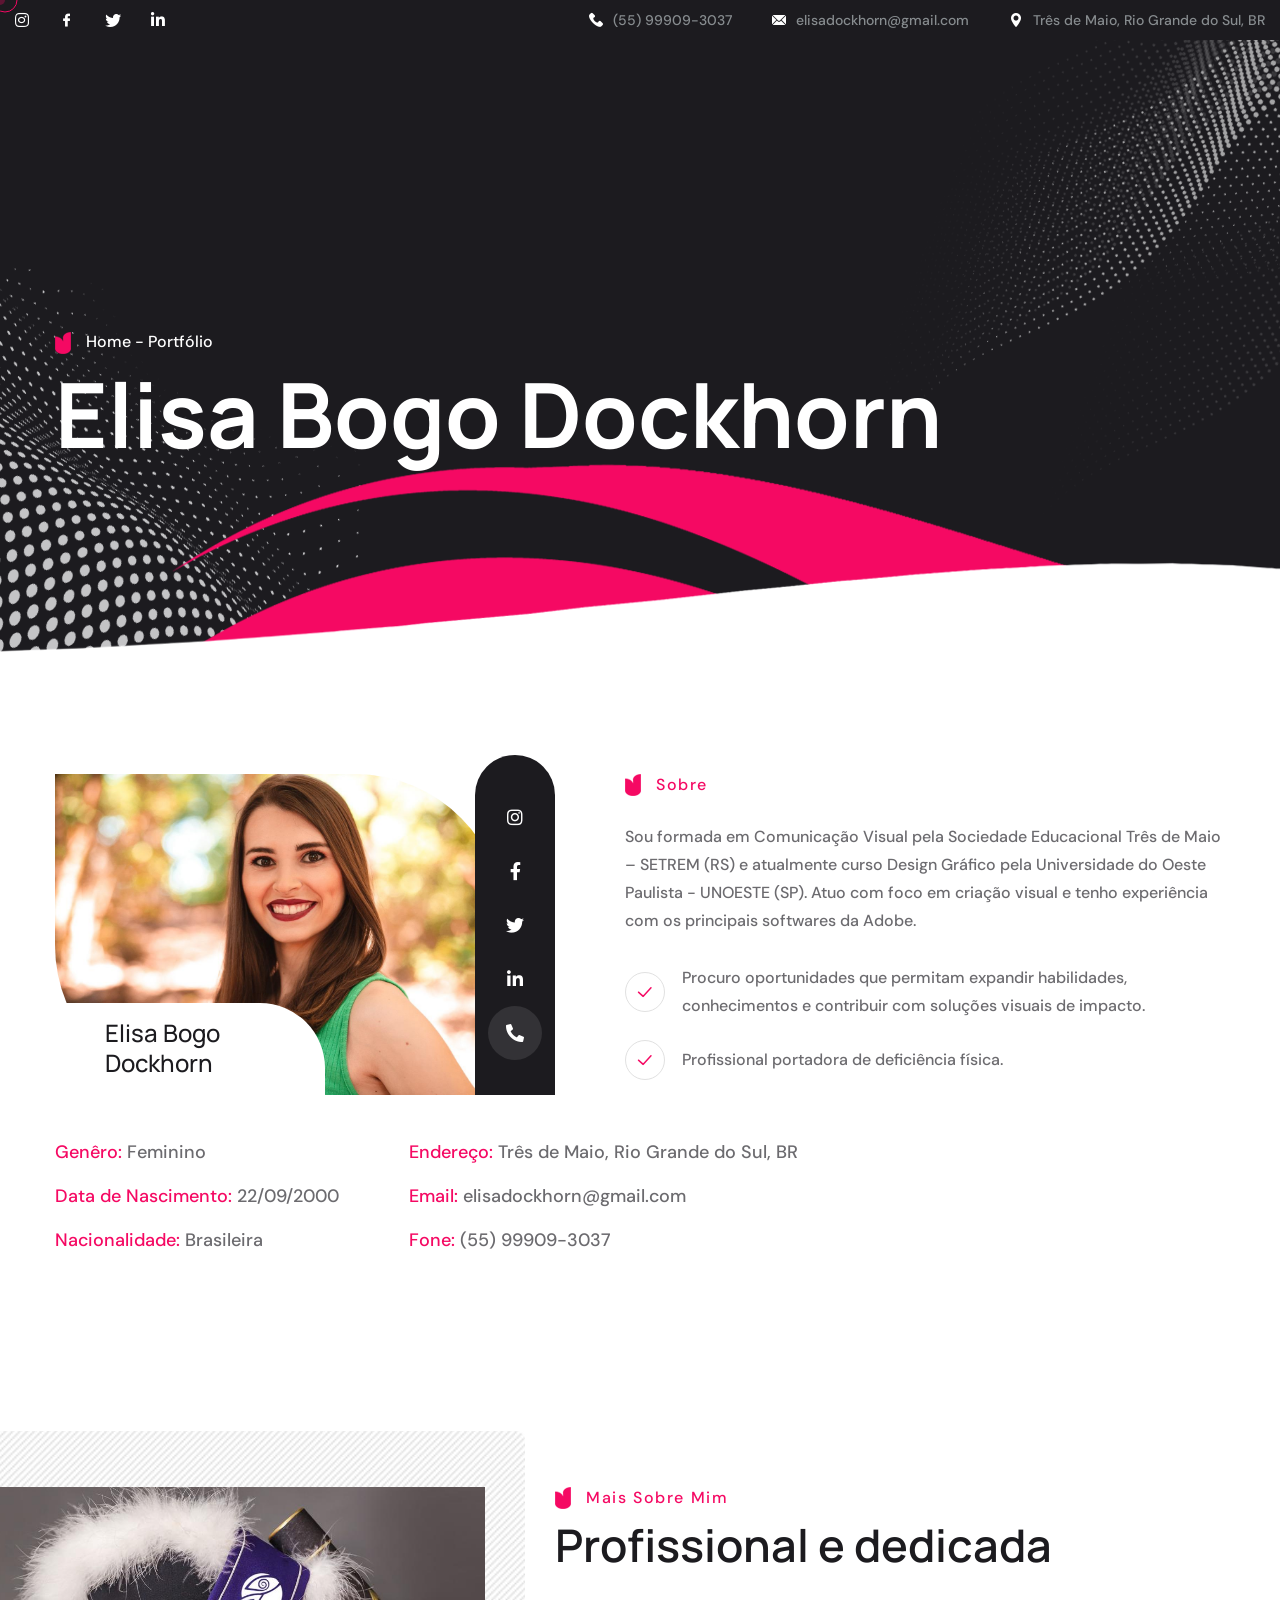
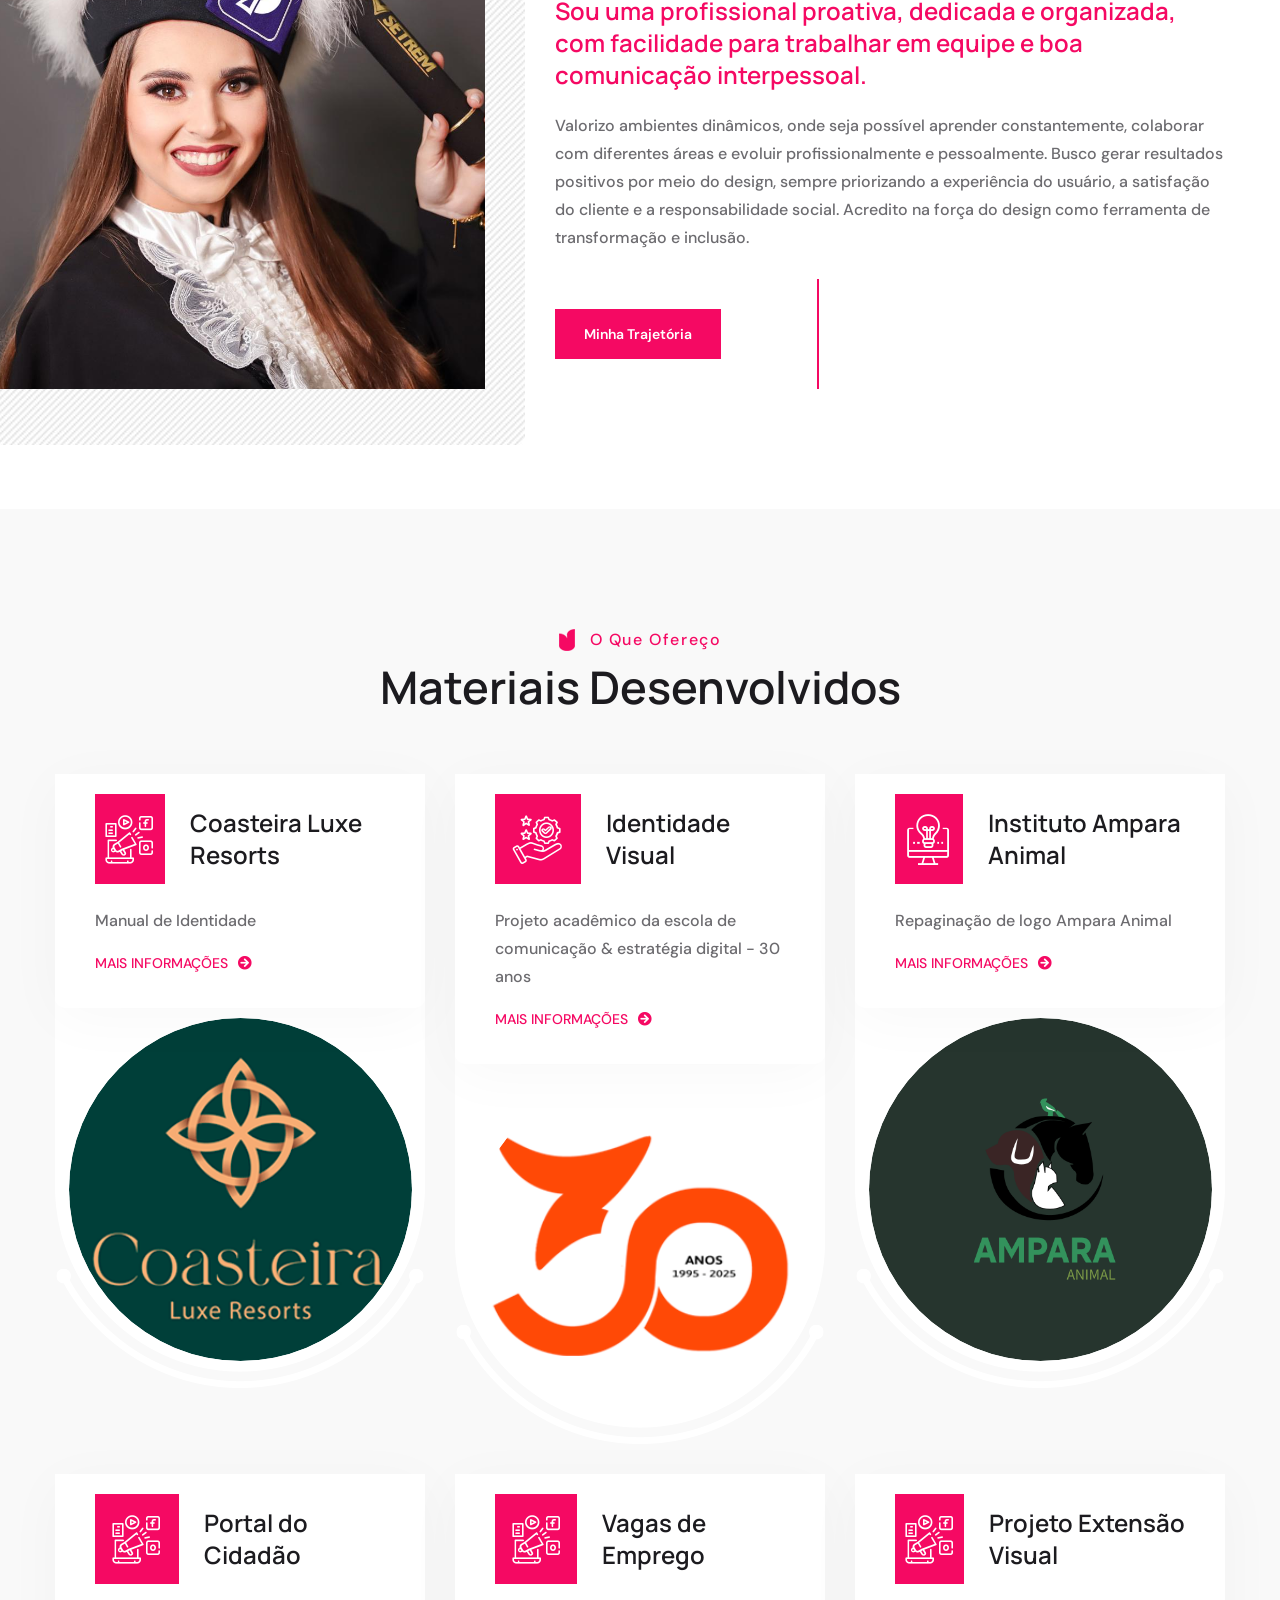
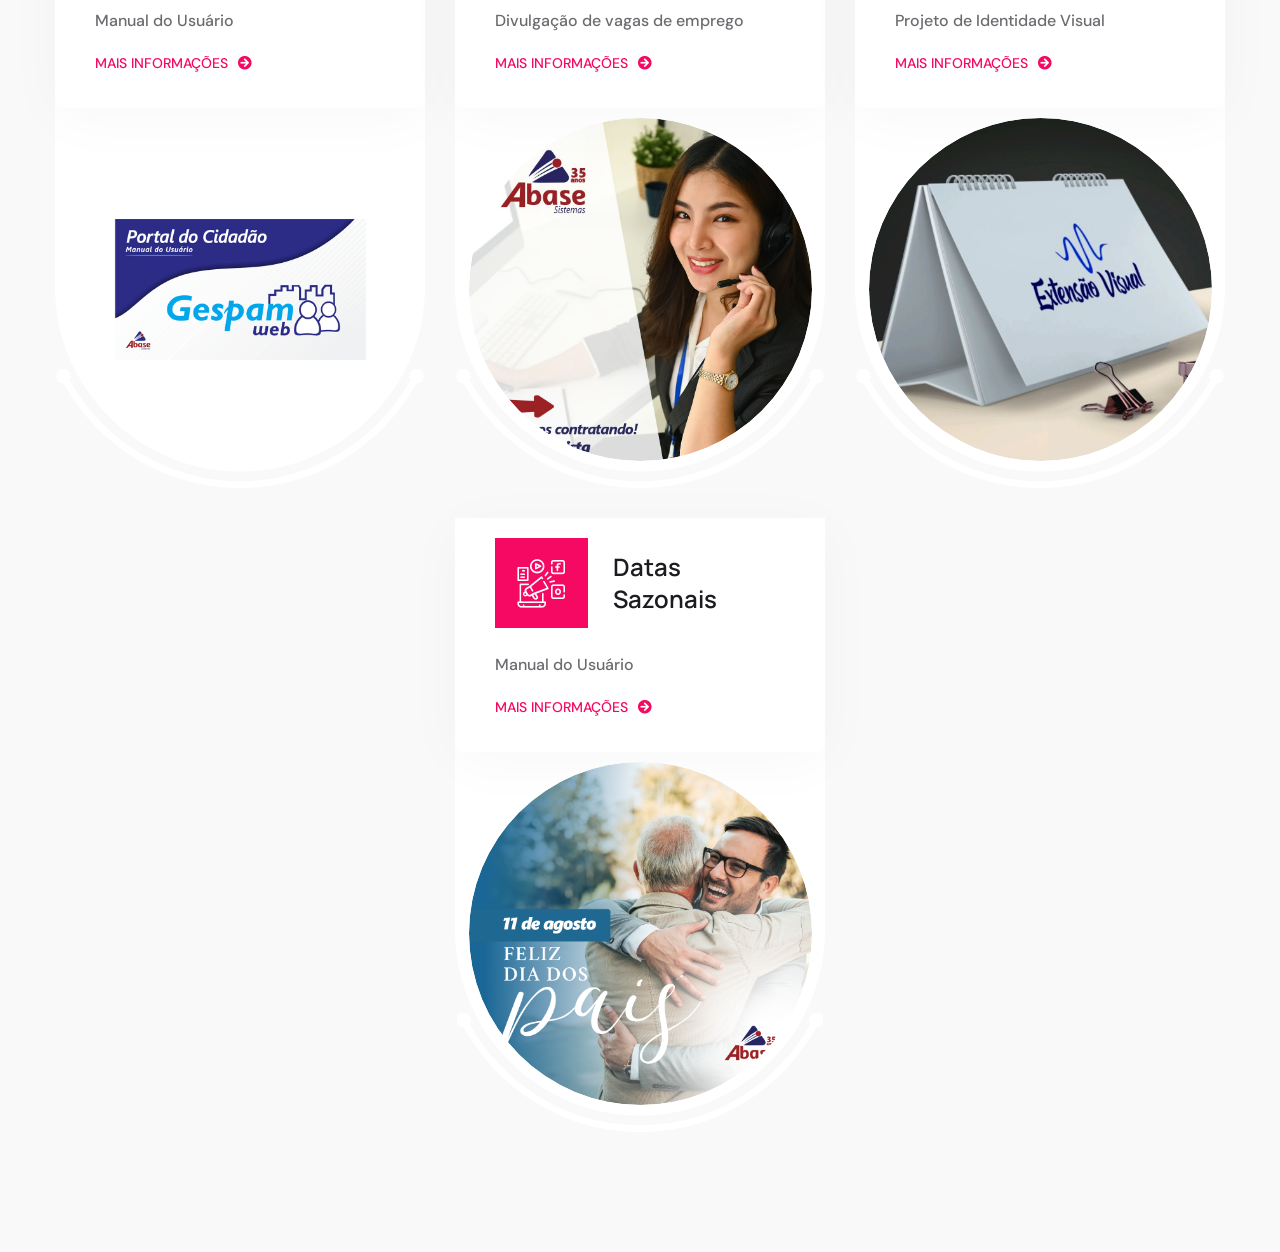
==== index.html @ f827ce06 "Adição de novos trablahos" ====
<!DOCTYPE html>
<html lang="pt-br">

<head>
    <meta charset="UTF-8" />
    <meta name="viewport" content="width=device-width, initial-scale=1.0" />
    <title> Home  || Portfólio </title>
    <!-- favicons Icons -->
    <link rel="apple-touch-icon" sizes="180x180" href="assets/images/favicons/apple-touch-icon.png" />
    <link rel="icon" type="image/png" sizes="32x32" href="assets/images/favicons/favicon-32x32.png" />
    <link rel="icon" type="image/png" sizes="16x16" href="assets/images/favicons/favicon-16x16.png" />
    <link rel="manifest" href="assets/images/favicons/site.webmanifest" />
    <meta name="description" content="zefxa HTML 5 Template " />

    <!-- fonts -->
    <link rel="preconnect" href="https://fonts.googleapis.com">

    <link rel="preconnect" href="https://fonts.gstatic.com" crossorigin>



    <link href="https://fonts.googleapis.com/css2?family=Manrope:wght@200..800&display=swap" rel="stylesheet">

    <link
        href="https://fonts.googleapis.com/css2?family=DM+Sans:ital,opsz,wght@0,9..40,100..1000;1,9..40,100..1000&display=swap"
        rel="stylesheet">

    <link rel="stylesheet" href="assets/vendors/bootstrap/css/bootstrap.min.css" />
    <link rel="stylesheet" href="assets/vendors/animate/animate.min.css" />
    <link rel="stylesheet" href="assets/vendors/animate/custom-animate.css" />
    <link rel="stylesheet" href="assets/vendors/fontawesome/css/all.min.css" />
    <link rel="stylesheet" href="assets/vendors/jarallax/jarallax.css" />
    <link rel="stylesheet" href="assets/vendors/jquery-magnific-popup/jquery.magnific-popup.css" />
    <link rel="stylesheet" href="assets/vendors/odometer/odometer.min.css" />
    <link rel="stylesheet" href="assets/vendors/swiper/swiper.min.css" />
    <link rel="stylesheet" href="assets/vendors/zefxa-icons/style.css">
    <link rel="stylesheet" href="assets/vendors/owl-carousel/owl.carousel.min.css" />
    <link rel="stylesheet" href="assets/vendors/owl-carousel/owl.theme.default.min.css" />
    <link rel="stylesheet" href="assets/vendors/bootstrap-select/css/bootstrap-select.min.css" />
    <link rel="stylesheet" href="assets/vendors/nice-select/nice-select.css" />
    <link rel="stylesheet" href="assets/vendors/jquery-ui/jquery-ui.css" />
    <link rel="stylesheet" href="assets/vendors/reey-font/stylesheet.css" />

    <!-- template styles -->
    <link rel="stylesheet" href="assets/css/zefxa.css" />
    <link rel="stylesheet" href="assets/css/zefxa-responsive.css" />
</head>
<body class="custom-cursor">

    <div class="custom-cursor__cursor"></div>
    <div class="custom-cursor__cursor-two"></div>
    <div class="preloader">
        <div class="preloader__image"></div>
    </div>
    <div class="page-wrapper">
        <header class="main-header">
            <div class="main-menu__top">
                <div class="container">
                    <div class="main-menu__top-inner">
                        <div class="main-menu__top-left">
                            <div class="main-menu__social">
                                <a href="https://www.instagram.com/elisa_dockhorn/" target="_blank"><span class="fab fa-instagram"></span></a>
                                <a href="https://www.facebook.com/elisadockhorn?locale=pt_BR" target="_blank"><i class="icon-facebook"></i></a>
                                <a href="https://x.com/dockhornelisa?s=21&t=mitChQyQxSVCJnLVAlV9iw" target="_blank"><i class="icon-twitter"></i></a>
                                <a href="https://www.linkedin.com/in/elisa-dockhorn-designer-gr%C3%A1fica-profissional-pcd-8129b91a3/" target="_blank"><span class="fab fa-linkedin-in"></span></a>
                            </div>
                        </div>
                        <ul class="list-unstyled main-menu__contact-list">
                            <li>
                                <div class="icon">
                                    <i class="icon-phone-call"></i>
                                </div>
                                <div class="text">
                                    <p><a href="tel:555599909303">(55) 99909-3037</a>
                                    </p>
                                </div>
                            </li>
                            <li>
                                <div class="icon">
                                    <i class="icon-mail"></i>
                                </div>
                                <div class="text">
                                    <p><a href="mailto:elisadockhorn@gmail.com">elisadockhorn@gmail.com</a>
                                    </p>
                                </div>
                            </li>
                            <li>
                                <div class="icon">
                                    <i class="icon-maps-and-flags"></i>
                                </div>
                                <div class="text">
                                    <p>Três de Maio, Rio Grande do Sul, BR</p>
                                </div>
                            </li>
                        </ul>
                    </div>
                </div>  
            </div>
        </header>
        <div class="stricky-header stricked-menu main-menu">
            <div class="sticky-header__content"></div>
        </div>
        <section class="page-header">
            <div class="page-header__shape-bg"
                style="background-image: url(assets/images/shapes/page-header-shape-bg.png);"></div>
            <div class="page-header__shape-1 float-bob-y">
                <img src="assets/images/shapes/page-header-shape-1.png" alt="">
            </div>
            <div class="page-header__shape-2 img-bounce">
                <img src="assets/images/shapes/page-header-shape-2.png" alt="">
            </div>
            <div class="page-header__shape-3 float-bob-x">
                <img src="assets/images/shapes/page-header-shape-3.png" alt="">
            </div>
            <div class="container">
                <div class="page-header__inner">
                    <div class="thm-breadcrumb__box">
                        <div class="thm-breadcrumb__icon">
                            <img src="assets/images/shapes/section-title-tagline-shape.png" alt="">
                        </div>
                        <ul class="thm-breadcrumb list-unstyled">
                            <li><a href="home-elisa.html">Home</a></li>
                            <li><span>-</span></li>
                            <li>Portfólio</li>
                        </ul>
                    </div>
                    <h2>Elisa Bogo Dockhorn</h2>
                </div>
            </div>
        </section>
         <section class="team-details">
            <div class="container">
                <div class="team-details__top">
                    <div class="row">
                        <div class="col-xl-5 col-lg-5">
                            <div class="team-details__top-left">
                                <div class="team-details__top-img">
                                    <img src="assets/images/team/elisa-capa.jpg" alt="">
                                    <div class="team-details__client-content">
                                        <h4>Elisa Bogo Dockhorn</h4>
                                    </div>
                                    <div class="team-details__social-and-share">
                                        <div class="team-details__social">
                                            <a href="https://www.instagram.com/elisa_dockhorn/" target="_blank"><span class="fab fa-instagram"></span></a>
                                            <a href="https://www.facebook.com/elisadockhorn?locale=pt_BR" target="_blank"><span class="fab fa-facebook-f"></span></a>
                                            <a href="https://x.com/dockhornelisa?s=21&t=mitChQyQxSVCJnLVAlV9iw" target="_blank"><span class="fab fa-twitter"></span></a>
                                            <a href="https://www.linkedin.com/in/elisa-dockhorn-designer-gr%C3%A1fica-profissional-pcd-8129b91a3/" target="_blank"><span class="fab fa-linkedin-in"></span></a>
                                        </div>
                                        <div class="team-details__share">
                                            <a href="tel:555599909303"><span class="fas fa-phone-alt"></span></a>
                                        </div>
                                    </div>
                                </div>
                                <div class="team-details__call-box" >
                                    <ul class="team-details__call-list list-unstyled">
                                         <li>
                                            <p>Genêro: <span>Feminino</span></p>
                                        </li>
                                        <li style="text-wrap: nowrap;">
                                            <p>Data de Nascimento: <span>22/09/2000</span></p>
                                        </li>
                                        <li style="text-wrap: nowrap;">
                                            <p>Nacionalidade: <span>Brasileira</span></p>
                                        </li>
                                    </ul>
                                    <ul class="team-details__call-list team-details__call-list-2 list-unstyled">
                                        <li style="text-wrap: nowrap;">
                                            <p>Endereço: <span>Três de Maio, Rio Grande do Sul, BR</span></p>
                                        </li>
                                        <li style="text-wrap: nowrap;">
                                            <p>Email: <a href="mailto:elisadockhorn@gmail.com">elisadockhorn@gmail.com</a></p>
                                        </li>
                                        <li>
                                            <p>Fone: <a href="tel:555599909303">(55) 99909-3037</a></p>
                                        </li>
                                    </ul>
                                </div>
                            </div>
                        </div>
                        <div class="col-xl-7 col-lg-7">
                            <div class="team-details__right">
                                <div class="section-title text-left">
                                    <div class="section-title__tagline-box">
                                        <div class="section-title__tagline-shape">
                                            <img src="assets/images/shapes/section-title-tagline-shape.png" alt="">
                                        </div>
                                        <span class="section-title__tagline">Sobre</span>
                                    </div>

                                </div>
                                <p class="team-details__text">Sou formada em Comunicação Visual pela Sociedade Educacional Três de Maio – SETREM (RS) e atualmente curso Design Gráfico pela Universidade do Oeste Paulista - UNOESTE (SP).
                                     Atuo com foco em criação visual e tenho experiência com os principais softwares da Adobe. </p>
                                <ul class="team-details__points list-unstyled">
                                    <!-- <li>
                                        <div class="icon">
                                            <span class="icon-check"></span>
                                        </div>
                                        <p>Estou sempre em busca de desafios criativos e de aprendizado contínuo.</p>
                                    </li> -->
                                    <li>
                                        <div class="icon">
                                            <span class="icon-check"></span>
                                        </div>
                                        <p> Procuro oportunidades que permitam expandir habilidades, <br> conhecimentos e contribuir com soluções visuais de impacto. </p>
                                        <p></p>
                                    </li>
                                    <li>
                                        <div class="icon">
                                            <span class="icon-check"></span>
                                        </div>
                                        <p> Profissional portadora de deficiência física. </p>
                                    </li>
                                </ul>
                            </div>
                        </div>
                    </div>
                </div>
            </div>
        </section>
        <section class="about-three about-four">
            <div class="about-three__bg-box">
                <div class="about-three__bg"
                    style="background-image: url(assets/images/backgrounds/about-three-bg.jpg);">
                    <div class="about-three__shape-2"
                        style="background-image: url(assets/images/team/elisa-formatura.jpeg);"></div>
                </div>
                <div class="about-three__shape-1">
                    <img src="assets/images/shapes/about-three-shape-1.jpg" alt="">
                </div>
            </div>
            <div class="container">
                <div class="row">
                    <div class="col-xl-5 col-lg-5"></div>
                    <div class="col-xl-7 col-lg-7">
                        <div class="about-three__right">
                            <div class="section-title text-left">
                                <div class="section-title__tagline-box">
                                    <div class="section-title__tagline-shape">
                                        <img src="assets/images/shapes/section-title-tagline-shape.png" alt="">
                                    </div>
                                    <span class="section-title__tagline">Mais sobre mim</span>
                                </div>
                                <h2 class="section-title__title">Profissional e dedicada 
                            </div>
                            <h4 class="about-three__text-1">Sou uma profissional proativa, dedicada e organizada, com facilidade para trabalhar em equipe e boa comunicação interpessoal.</h4>
                            <p class="about-three__text-2">Valorizo ambientes dinâmicos, onde seja possível aprender constantemente, colaborar com diferentes áreas e evoluir profissionalmente e pessoalmente.
Busco gerar resultados positivos por meio do design, sempre priorizando a experiência do usuário, a satisfação do cliente e a responsabilidade social. Acredito na força do design como ferramenta de transformação e inclusão.</p>
                            <div class="about-three__points-and-year">
                                <a href="trajetoria-elisa.html" class="about-three__btn thm-btn">Minha Trajetória</a> 
                                    </a>    
                                <div class="about-three__year" style="margin-left: 0px;padding-left: 0px;">
                                </div>
                            </div>
                        </div>
                    </div>
                </div>
            </div>
        </section>
        <!--Services Two Start-->
        <section class="service-two">
            <div class="container">
                <div class="section-title text-center">
                    <div class="section-title__tagline-box">
                        <div class="section-title__tagline-shape">
                            <img src="assets/images/shapes/section-title-tagline-shape.png" alt="">
                        </div>
                        <span class="section-title__tagline">O que ofereço</span>
                    </div>
                    <h2 class="section-title__title">Materiais Desenvolvidos</h2>
                </div>
                <div class="row">
                    <!--service Two Single Start-->
                    <div class="col-xl-4 col-lg-4 wow fadeInLeft" data-wow-delay="100ms">
                        <div class="service-two__single">
                            <div class="service-two__content-inner">
                                <div class="service-two__content">
                                    <div class="service-two__icon">
                                        <span class="icon-bullhorn"></span>
                                    </div>
                                    <h3><a href="assets/flies/Manual de Identidade - CoasteiraLuxeResorts.pdf" target="_blank">Coasteira Luxe Resorts</a></h3>
                                </div>
                                <p class="service-two__text">Manual de Identidade</p>
                                <div class="service-two__read-more">
                                    <a href="assets/flies/Manual de Identidade - CoasteiraLuxeResorts.pdf" target="_blank">Mais Informações<span
                                            class="fas fa-arrow-circle-right"></span></a>
                                </div>
                            </div>
                            <div class="service-two__img-box">
                                <div class="service-two__img-box-bg"
                                    style="background-image: url(assets/images/shapes/service-two-img-box-bg.png);">
                                </div>
                                <div class="service-two__img-box-bg-2"
                                    style="background-image: url(assets/images/shapes/service-two-img-box-hover-bg.png);">
                                </div>
                                <div class="service-two__img">
                                    <img src="assets/images/project/coasteira-logo.png" alt="">
                                </div>
                            </div>
                        </div>
                    </div>
                    <div class="col-xl-4 col-lg-4 wow fadeInUp" data-wow-delay="200ms">
                        <div class="service-two__single">
                            <div class="service-two__content-inner">
                                <div class="service-two__content">
                                    <div class="service-two__icon">
                                        <span class="icon-responsible"></span>
                                    </div>
                                    <h3><a href="assets/flies/unoeste.pdf" target="_blank">Identidade Visual</a></h3>
                                </div>
                                <p class="service-two__text">Projeto acadêmico da escola de comunicação & estratégia digital - 30 anos</p>
                                <div class="service-two__read-more">
                                    <a href="assets/flies/unoeste.pdf" target="_blank">Mais Informações<span
                                            class="fas fa-arrow-circle-right"></span></a>
                                </div>
                            </div>
                            <div class="service-two__img-box">
                                <div class="service-two__img-box-bg"
                                    style="background-image: url(assets/images/shapes/service-two-img-box-bg.png);">
                                </div>
                                <div class="service-two__img-box-bg-2"
                                    style="background-image: url(assets/images/shapes/service-two-img-box-hover-bg.png);">
                                </div>
                                <div class="service-two__img">
                                    <img src="assets/images/project/Unoeste.png" alt="">
                                </div>
                            </div>
                        </div>
                    </div>
                    <!--service Two Single End-->
                    <!--service Two Single Start-->
                    <div class="col-xl-4 col-lg-4 wow fadeInRight" data-wow-delay="300ms">
                        <div class="service-two__single">
                            <div class="service-two__content-inner">
                                <div class="service-two__content">
                                    <div class="service-two__icon">
                                        <span class="icon-creative"></span>
                                    </div>
                                    <h3><a href="assets/flies/ampara.pdf" target="_blank">Instituto Ampara Animal</a></h3>
                                </div>
                                <p class="service-two__text">Repaginação de logo Ampara Animal</p>
                                <div class="service-two__read-more">
                                    <a href="assets/flies/ampara.pdf" target="_blank">Mais Informações<span
                                            class="fas fa-arrow-circle-right"></span></a>
                                </div>
                            </div>
                            <div class="service-two__img-box">
                                <div class="service-two__img-box-bg"
                                    style="background-image: url(assets/images/shapes/service-two-img-box-bg.png);">
                                </div>
                                <div class="service-two__img-box-bg-2"
                                    style="background-image: url(assets/images/shapes/service-two-img-box-hover-bg.png);">
                                </div>
                                <div class="service-two__img">
                                    <img src="assets/images/project/ampara.gif" alt="">
                                </div>
                            </div>
                        </div>
                    </div>
                    <!--service Two Single End-->
                </div>
                <div class="row">
                    <div class="col-xl-4 col-lg-4 wow fadeInLeft" data-wow-delay="100ms">
                        <div class="service-two__single">
                            <div class="service-two__content-inner">
                                <div class="service-two__content">
                                    <div class="service-two__icon">
                                        <span class="icon-bullhorn"></span>
                                    </div>
                                    <h3><a href="assets/flies/portal_cidadao.pdf" target="_blank">Portal do Cidadão</a></h3>
                                </div>
                                <p class="service-two__text">Manual do Usuário</p>
                                <div class="service-two__read-more">
                                    <a href="assets/flies/portal_cidadao.pdf" target="_blank">Mais informações<span
                                            class="fas fa-arrow-circle-right"></span></a>
                                </div>
                            </div>
                            <div class="service-two__img-box">
                                <div class="service-two__img-box-bg"
                                    style="background-image: url(assets/images/shapes/service-two-img-box-bg.png);">
                                </div>
                                <div class="service-two__img-box-bg-2"
                                    style="background-image: url(assets/images/shapes/service-two-img-box-hover-bg.png);">
                                </div>
                                <div class="service-two__img">
                                    <img src="assets/images/project/Portal-do-Cidadao.png" alt="">
                                </div>
                            </div>
                        </div>
                    </div>
                    <div class="col-xl-4 col-lg-4 wow fadeInUp" data-wow-delay="100ms">
                        <div class="service-two__single">
                            <div class="service-two__content-inner">
                                <div class="service-two__content">
                                    <div class="service-two__icon">
                                        <span class="icon-bullhorn"></span>
                                    </div>
                                    <h3><a href="assets/flies/vagas.pdf" target="_blank">Vagas de Emprego</a></h3>
                                </div>
                                <p class="service-two__text">Divulgação de vagas de emprego</p>
                                <div class="service-two__read-more">
                                    <a href="assets/flies/vagas.pdf" target="_blank">Mais informações<span
                                            class="fas fa-arrow-circle-right"></span></a>
                                </div>
                            </div>
                            <div class="service-two__img-box">
                                <div class="service-two__img-box-bg"
                                    style="background-image: url(assets/images/shapes/service-two-img-box-bg.png);">
                                </div>
                                <div class="service-two__img-box-bg-2"
                                    style="background-image: url(assets/images/shapes/service-two-img-box-hover-bg.png);">
                                </div>
                                <div class="service-two__img">
                                    <img src="assets/images/project/vagas.jpg" alt="">
                                </div>
                            </div>
                        </div>
                    </div>
                    <div class="col-xl-4 col-lg-4 wow fadeInUp" data-wow-delay="100ms">
                        <div class="service-two__single">
                            <div class="service-two__content-inner">
                                <div class="service-two__content">
                                    <div class="service-two__icon">
                                        <span class="icon-bullhorn"></span>
                                    </div>
                                    <h3><a href="assets/flies/diversos.pdf" target="_blank">Projeto Extensão Visual</a></h3>
                                </div>
                                <p class="service-two__text">Projeto de Identidade Visual</p>
                                <div class="service-two__read-more">
                                    <a href="assets/flies/diversos.pdf" target="_blank">Mais informações<span
                                            class="fas fa-arrow-circle-right"></span></a>
                                </div>
                            </div>
                            <div class="service-two__img-box">
                                <div class="service-two__img-box-bg"
                                    style="background-image: url(assets/images/shapes/service-two-img-box-bg.png);">
                                </div>
                                <div class="service-two__img-box-bg-2"
                                    style="background-image: url(assets/images/shapes/service-two-img-box-hover-bg.png);">
                                </div>
                                <div class="service-two__img">
                                    <img src="assets/images/project/diversos.png" alt="">
                                </div>
                            </div>
                        </div>
                    </div>
                </div>
                <div class="row  justify-content-center">
                    <div class="col-xl-4 col-lg-4 wow fadeInLeft" data-wow-delay="100ms">
                        <div class="service-two__single">
                            <div class="service-two__content-inner">
                                <div class="service-two__content">
                                    <div class="service-two__icon">
                                        <span class="icon-bullhorn"></span>
                                    </div>
                                    <h3><a href="assets/flies/datas_sazonais.pdf" target="_blank">Datas Sazonais</a></h3>
                                </div>
                                <p class="service-two__text">Manual do Usuário</p>
                                <div class="service-two__read-more">
                                    <a href="assets/flies/datas_sazonais.pdf" target="_blank">Mais informações<span
                                            class="fas fa-arrow-circle-right"></span></a>
                                </div>
                            </div>
                            <div class="service-two__img-box">
                                <div class="service-two__img-box-bg"
                                    style="background-image: url(assets/images/shapes/service-two-img-box-bg.png);">
                                </div>
                                <div class="service-two__img-box-bg-2"
                                    style="background-image: url(assets/images/shapes/service-two-img-box-hover-bg.png);">
                                </div>
                                <div class="service-two__img">
                                    <img src="assets/images/project/datas_sazonais.jpg" alt="">
                                </div>
                            </div>
                        </div>
                    </div>
                </div>
            </div>
        </section>
    </div>



    <a href="#" data-target="html" class="scroll-to-target scroll-to-top"><i class="icon-right-arrow"></i></a>
    <script src="assets/vendors/jquery/jquery-3.6.0.min.js"></script>
    <script src="assets/vendors/bootstrap/js/bootstrap.bundle.min.js"></script>
    <script src="assets/vendors/jarallax/jarallax.min.js"></script>
    <script src="assets/vendors/jquery-ajaxchimp/jquery.ajaxchimp.min.js"></script>
    <script src="assets/vendors/jquery-appear/jquery.appear.min.js"></script>
    <script src="assets/vendors/jquery-circle-progress/jquery.circle-progress.min.js"></script>
    <script src="assets/vendors/jquery-magnific-popup/jquery.magnific-popup.min.js"></script>
    <script src="assets/vendors/jquery-validate/jquery.validate.min.js"></script>
    <script src="assets/vendors/odometer/odometer.min.js"></script>
    <script src="assets/vendors/swiper/swiper.min.js"></script>
    <script src="assets/vendors/wnumb/wNumb.min.js"></script>
    <script src="assets/vendors/wow/wow.js"></script>
    <script src="assets/vendors/isotope/isotope.js"></script>
    <script src="assets/vendors/owl-carousel/owl.carousel.min.js"></script>
    <script src="assets/vendors/bootstrap-select/js/bootstrap-select.min.js"></script>
    <script src="assets/vendors/jquery-ui/jquery-ui.js"></script>
    <script src="assets/vendors/nice-select/jquery.nice-select.min.js"></script>
    <script src="assets/vendors/marque/marquee.min.js"></script>
    <script src="assets/vendors/countdown/countdown.min.js"></script>
    <script src="assets/js/zefxa.js"></script>
</body>
</html>
---- assets/vendors/zefxa-icons/style.css ----
@font-face {
  font-family: 'icomoon';
  src: url('fonts/icomoon.eot?orkqwr');
  src: url('fonts/icomoon.eot?orkqwr#iefix') format('embedded-opentype'),
    url('fonts/icomoon.ttf?orkqwr') format('truetype'),
    url('fonts/icomoon.woff?orkqwr') format('woff'),
    url('fonts/icomoon.svg?orkqwr#icomoon') format('svg');
  font-weight: normal;
  font-style: normal;
  font-display: block;
}

[class^="icon-"],
[class*=" icon-"] {
  /* use !important to prevent issues with browser extensions that change fonts */
  font-family: 'icomoon' !important;
  speak: never;
  font-style: normal;
  font-weight: normal;
  font-variant: normal;
  text-transform: none;
  line-height: 1;

  /* Better Font Rendering =========== */
  -webkit-font-smoothing: antialiased;
  -moz-osx-font-smoothing: grayscale;
}







.icon-facebook:before {
  content: "\e900";
}

.icon-next:before {
  content: "\e901";
}

.icon-quotes:before {
  content: "\e902";
}

.icon-calendar:before {
  content: "\e903";
}

.icon-google-plus-logo:before {
  content: "\e904";
}

.icon-telephone:before {
  content: "\e905";
}

.icon-chat:before {
  content: "\e906";
}

.icon-star:before {
  content: "\e907";
}

.icon-twitter:before {
  content: "\e908";
}

.icon-phone-call:before {
  content: "\e909";
}

.icon-ribbon:before {
  content: "\e90a";
}

.icon-web-design:before {
  content: "\e90b";
}

.icon-mail:before {
  content: "\e90c";
}

.icon-paper-plane:before {
  content: "\e90d";
}

.icon-speech-bubble:before {
  content: "\e90e";
}

.icon-maps-and-flags:before {
  content: "\e90f";
}

.icon-up-arrow:before {
  content: "\e910";
}

.icon-magnifying-glass:before {
  content: "\e911";
}

.icon-right-arrow:before {
  content: "\e912";
}

.icon-application:before {
  content: "\e913";
}

.icon-shopping-cart:before {
  content: "\e914";
}

.icon-chat-1:before {
  content: "\e915";
}

.icon-coding:before {
  content: "\e916";
}

.icon-curve:before {
  content: "\e917";
}

.icon-telephone1:before {
  content: "\e918";
}

.icon-facebook1:before {
  content: "\e919";
}

.icon-research-and-development:before {
  content: "\e91a";
}

.icon-clock:before {
  content: "\e91b";
}

.icon-productivity:before {
  content: "\e91c";
}

.icon-profit:before {
  content: "\e91d";
}

.icon-up-right-arrow:before {
  content: "\e91e";
}

.icon-discussion:before {
  content: "\e91f";
}

.icon-instagram:before {
  content: "\e920";
}

.icon-left-arrow:before {
  content: "\e921";
}

.icon-pinterest:before {
  content: "\e922";
}

.icon-people:before {
  content: "\e923";
}

.icon-responsible:before {
  content: "\e924";
}

.icon-creative:before {
  content: "\e925";
}

.icon-open-mail:before {
  content: "\e926";
}

.icon-bullhorn:before {
  content: "\e927";
}

.icon-down-arrow:before {
  content: "\e928";
}

.icon-analytics:before {
  content: "\e929";
}

.icon-play-button:before {
  content: "\e92a";
}

.icon-development:before {
  content: "\e92b";
}

.icon-seo:before {
  content: "\e92c";
}

.icon-quote:before {
  content: "\e92d";
}

.icon-settings:before {
  content: "\e92e";
}

.icon-cross:before {
  content: "\e92f";
}

.icon-like:before {
  content: "\e930";
}

.icon-content:before {
  content: "\e931";
}

.icon-remove:before {
  content: "\e932";
}

.icon-minus-sign:before {
  content: "\e933";
}

.icon-tiles:before {
  content: "\e934";
}

.icon-analytics1:before {
  content: "\e935";
}

.icon-check:before {
  content: "\e936";
}
---- assets/vendors/reey-font/stylesheet.css ----
/*! Generated by Font Squirrel (https://www.fontsquirrel.com) on January 28, 2021 */



@font-face {
    font-family: 'reeyregular';
    src: url('reey-regular-webfont.woff2') format('woff2'),
         url('reey-regular-webfont.woff') format('woff');
    font-weight: normal;
    font-style: normal;

}
---- assets/css/zefxa.css ----
/*--------------------------------------------------------------
>>> TABLE OF CONTENTS:
----------------------------------------------------------------
# Utility
# Cards
# Common
# Form
# Navigations
# Animations
# Mobile Nav
# Search Popup
# Page Header
# Google Map
# Client Carousel
--------------------------------------------------------------*/

/*--------------------------------------------------------------
# Common
--------------------------------------------------------------*/
:root {
  --zefxa-font: "DM Sans", sans-serif;
  --zefxa-font-two: "Manrope", sans-serif;
  --zefxa-font-three: 'reeyregular';
  --zefxa-gray: #6c6b6f;
  --zefxa-gray-rgb: 108, 107, 111;
  --zefxa-white: #ffffff;
  --zefxa-white-rgb: 255, 255, 255;
  --zefxa-base: #f50963;
  --zefxa-base-rgb: 245, 9, 99;
  --zefxa-black: #1c1b1f;
  --zefxa-black-rgb: 28, 27, 31;
  --zefxa-extra: #f4f5f8;
  --zefxa-extra-rgb: 244, 245, 248;
}

.row {
  --bs-gutter-x: 30px;
}

.gutter-y-30 {
  --bs-gutter-y: 30px;
}

body {
  font-family: var(--zefxa-font);
  color: var(--zefxa-gray);
  font-size: 16px;
  line-height: 28px;
  font-weight: 500;
}

body.locked {
  overflow: hidden;
}

a {
  color: var(--zefxa-base);
  -webkit-transition: all 500ms ease;
  transition: all 500ms ease;
}

a,
a:hover,
a:focus,
a:visited {
  text-decoration: none;
}

::-webkit-input-placeholder {
  color: inherit;
  opacity: 1;
}

:-ms-input-placeholder {
  color: inherit;
  opacity: 1;
}

::-ms-input-placeholder {
  color: inherit;
  opacity: 1;
}

::placeholder {
  color: inherit;
  opacity: 1;
}

h1,
h2,
h3,
h4,
h5,
h6 {
  font-family: var(--zefxa-font-two);
  color: var(--zefxa-black);
  margin: 0;
}

p {
  margin: 0;
}

dl,
ol,
ul {
  margin-top: 0;
  margin-bottom: 0;
}

::-webkit-input-placeholder {
  color: inherit;
  opacity: 1;
}

:-ms-input-placeholder {
  color: inherit;
  opacity: 1;
}

::-ms-input-placeholder {
  color: inherit;
  opacity: 1;
}

::placeholder {
  color: inherit;
  opacity: 1;
}

.page-wrapper {
  position: relative;
  margin: 0 auto;
  width: 100%;
  min-width: 300px;
  overflow: hidden;
}

.container {
  padding-left: 15px;
  padding-right: 15px;
}

@media (min-width: 1200px) {
  .container {
    max-width: 1200px;
  }
}

::-webkit-input-placeholder {
  color: inherit;
  opacity: 1;
}

:-ms-input-placeholder {
  color: inherit;
  opacity: 1;
}

::-ms-input-placeholder {
  color: inherit;
  opacity: 1;
}

::placeholder {
  color: inherit;
  opacity: 1;
}

.section-separator {
  border-color: var(--zefxa-border);
  border-width: 1px;
  margin-top: 0;
  margin-bottom: 0;
}

#particles-js {
  position: absolute;
  top: 0;
  left: 0;
  right: 0;
  bottom: 0;
  width: 100%;
  height: 100%;
  background-position: 50% 50%;
  opacity: 0.4;
  z-index: -1;
}

/*--------------------------------------------------------------
# Custom Cursor
--------------------------------------------------------------*/
.custom-cursor__cursor {
  width: 25px;
  height: 25px;
  border-radius: 100%;
  border: 1px solid var(--zefxa-base);
  -webkit-transition: all 200ms ease-out;
  transition: all 200ms ease-out;
  position: fixed;
  pointer-events: none;
  left: 0;
  top: 0;
  -webkit-transform: translate(calc(-50% + 5px), -50%);
  transform: translate(calc(-50% + 5px), -50%);
  z-index: 999991;
}

.custom-cursor__cursor-two {
  width: 10px;
  height: 10px;
  border-radius: 100%;
  background-color: var(--zefxa-base);
  opacity: .3;
  position: fixed;
  -webkit-transform: translate(-50%, -50%);
  transform: translate(-50%, -50%);
  pointer-events: none;
  -webkit-transition: width .3s, height .3s, opacity .3s;
  transition: width .3s, height .3s, opacity .3s;
  z-index: 999991;
}

.custom-cursor__hover {
  background-color: var(--zefxa-base);
  opacity: 0.4;
}

.custom-cursor__innerhover {
  width: 25px;
  height: 25px;
  opacity: .4;
}


.thm-btn {
  position: relative;
  display: inline-flex;
  -webkit-appearance: none;
  outline: none !important;
  background-color: var(--zefxa-base);
  color: var(--zefxa-white);
  font-size: 14px;
  font-weight: 600;
  padding: 11px 29px 11px;
  border-radius: 0;
  text-align: center;
  overflow: hidden;
  transition: 0.5s;
  justify-content: center;
  z-index: 1;
}

.thm-btn::before {
  transition-duration: 800ms;
  position: absolute;
  width: 200%;
  height: 260%;
  content: "";
  top: 132%;
  left: 50%;
  background-color: var(--zefxa-black);
  -webkit-transform: translateX(-50%);
  transform: translateX(-50%) rotate(-8deg);
  border-radius: 80%;
  z-index: -1;
}

.thm-btn:hover:before {
  top: -60%;
}

.thm-btn:hover {
  color: var(--zefxa-white);
}

.section-title {
  position: relative;
  display: block;
  margin-top: -4px;
  margin-bottom: 59px;
}

.section-title__tagline-box {
  position: relative;
  display: inline-flex;
  align-items: center;
  gap: 15px;
}

.section-title__tagline-shape {
  position: relative;
  display: block;
  max-width: 16px;
  width: 100%;
}

.section-title__tagline-shape img {
  width: 100%;
}

.section-title__tagline {
  position: relative;
  display: inline-block;
  font-size: 16px;
  line-height: 17px;
  color: var(--zefxa-base);
  font-weight: 500;
  letter-spacing: 0.1em;
  text-transform: capitalize;
}

.section-title__title {
  margin: 0;
  color: var(--zefxa-black);
  font-size: 45px;
  line-height: 55px;
  font-weight: 600;
  margin-top: 7px;
}

.bootstrap-select .btn-light:not(:disabled):not(.disabled).active,
.bootstrap-select .btn-light:not(:disabled):not(.disabled):active,
.bootstrap-select .show>.btn-light.dropdown-toggle {
  -webkit-box-shadow: none !important;
  box-shadow: none !important;
  outline: none !important;
}

.bootstrap-select>.dropdown-toggle {
  -webkit-box-shadow: none !important;
  box-shadow: none !important;
}

.bootstrap-select .dropdown-toggle:focus,
.bootstrap-select>select.mobile-device:focus+.dropdown-toggle {
  outline: none !important;
}

.bootstrap-select .dropdown-menu {
  border: 0;
  padding-top: 0;
  padding-bottom: 0;
  margin-top: 0;
  z-index: 991;
}

.bootstrap-select .dropdown-menu>li+li>a {
  border-top: 1px solid rgba(255, 255, 255, 0.2);
}

.bootstrap-select .dropdown-menu>li.selected>a {
  background: var(--zefxa-black);
  color: #fff;
}

.bootstrap-select .dropdown-menu>li>a {
  font-size: 16px;
  font-weight: 500;
  padding: 4px 20px;
  color: #ffffff;
  background: var(--zefxa-base);
  -webkit-transition: all 0.4s ease;
  transition: all 0.4s ease;
}

.bootstrap-select .dropdown-menu>li>a:hover {
  background: var(--zefxa-black);
  color: var(--zefxa-white);
  cursor: pointer;
}

.preloader {
  position: fixed;
  background-color: #fff;
  background-position: center center;
  background-repeat: no-repeat;
  top: 0;
  left: 0;
  right: 0;
  bottom: 0;
  z-index: 99999;
  display: -webkit-box;
  display: -ms-flexbox;
  display: flex;
  -webkit-box-pack: center;
  -ms-flex-pack: center;
  justify-content: center;
  -webkit-box-align: center;
  -ms-flex-align: center;
  align-items: center;
  text-align: center;
}

.preloader__image {
  -webkit-animation-fill-mode: both;
  animation-fill-mode: both;
  -webkit-animation-name: flipInY;
  animation-name: flipInY;
  -webkit-animation-duration: 2s;
  animation-duration: 2s;
  -webkit-animation-iteration-count: infinite;
  animation-iteration-count: infinite;
  background-image: url(../images/loader.png);
  background-repeat: no-repeat;
  background-position: center center;
  background-size: 60px auto;
  width: 100%;
  height: 100%;
}

/* scroll to top */
.scroll-to-top {
  display: inline-block;
  width: 50px;
  height: 50px;
  background: var(--zefxa-base);
  position: fixed;
  bottom: 40px;
  right: 40px;
  z-index: 99;
  text-align: center;
  -webkit-transition: all 0.4s ease;
  transition: all 0.4s ease;
  display: none;
  border-radius: 50%;
}

.scroll-to-top i {
  color: var(--zefxa-white);
  font-size: 18px;
  line-height: 50px;
  -webkit-transition: all 0.4s ease;
  transition: all 0.4s ease;
  position: relative;
  display: inline-block;
  transform: rotate(-90deg);
}

.scroll-to-top:hover {
  background-color: var(--zefxa-black);
}

.scroll-to-top:hover i {
  color: #fff;
}


/** xs sidebar **/
.xs-sidebar-group .xs-overlay {
  left: 0%;
  top: 0;
  position: fixed;
  height: 100%;
  opacity: 0;
  width: 100%;
  visibility: hidden;
  -webkit-transition: all .4s ease-in .8s;
  -o-transition: all .4s ease-in .8s;
  transition: all .4s ease-in .8s;
  cursor: url(../images/icon/cross-out.png),
    pointer;
  z-index: 999;
}

.xs-sidebar-group.isActive .xs-overlay {
  opacity: .8;
  visibility: visible;
  -webkit-transition: all .8s ease-out 0s;
  -o-transition: all .8s ease-out 0s;
  transition: all .8s ease-out 0s;
  right: 100%;
}

.xs-sidebar-group .widget-heading {
  position: absolute;
  top: 0;
  right: 0;
  padding: 25px;
}

.xs-sidebar-group .widget-heading a {
  position: relative;
  display: flex;
  align-items: center;
  justify-content: center;
  width: 30px;
  height: 30px;
  line-height: 30px;
  text-align: center;
  border: 2px solid #fff;
  border-radius: 50%;
  color: #fff;
  font-size: 16px;
  font-weight: 400;
  -webkit-transition: all 500ms ease;
  transition: all 500ms ease;
}

.xs-sidebar-group .widget-heading a:hover {
  color: var(--zefxa-base);
  border-color: var(--zefxa-base);
}

.xs-sidebar-widget {
  position: fixed;
  left: -100%;
  top: 0;
  bottom: 0;
  width: 100%;
  max-width: 360px;
  z-index: 999999;
  overflow: hidden;
  overflow-y: auto;
  -webkit-overflow-scrolling: touch;
  -webkit-transition: all 0.5s cubic-bezier(0.9, 0.03, 0, 0.96) 0.6s;
  -o-transition: all 0.5s cubic-bezier(0.9, 0.03, 0, 0.96) 0.6s;
  transition: all 0.5s cubic-bezier(0.9, 0.03, 0, 0.96) 0.6s;
  visibility: hidden;
  opacity: 0;
}

.xs-sidebar-group.isActive .xs-sidebar-widget {
  opacity: 1;
  visibility: visible;
  left: 0;
  background-color: var(--zefxa-black);
  -webkit-transition: all 0.7s cubic-bezier(0.9, 0.03, 0, 0.96) 0.4s;
  -o-transition: all 0.7s cubic-bezier(0.9, 0.03, 0, 0.96) 0.4s;
  transition: all 0.7s cubic-bezier(0.9, 0.03, 0, 0.96) 0.4s;
}

.sidebar-textwidget {
  padding: 70px 30px;
}

.sidebar-widget-container {
  position: relative;
  top: 150px;
  opacity: 0;
  visibility: hidden;
  -webkit-transition: all .3s ease-in .3s;
  -o-transition: all .3s ease-in .3s;
  transition: all .3s ease-in .3s;
  -webkit-backface-visibility: hidden;
  backface-visibility: hidden;
}

.xs-sidebar-group.isActive .sidebar-widget-container {
  top: 0px;
  opacity: 1;
  visibility: visible;
  -webkit-transition: all 1s ease-out 1.2s;
  -o-transition: all 1s ease-out 1.2s;
  transition: all 1s ease-out 1.2s;
  -webkit-backface-visibility: hidden;
  backface-visibility: hidden;
}

.xs-overlay {
  position: absolute;
  top: 0;
  left: 0;
  height: 100%;
  width: 100%;
  opacity: .8;
  z-index: 0;
}

.xs-bg-black {
  background-color: #000000;
}

.xs-sidebar-group .content-inner .logo {
  position: relative;
  max-width: 172px;
  width: 100%;
  margin-bottom: 30px;
}

.xs-sidebar-group .content-inner h4 {
  position: relative;
  display: block;
  font-size: 20px;
  line-height: 30px;
  color: #fff;
  font-weight: 600;
  text-transform: uppercase;
  margin-bottom: 15px;
}

.xs-sidebar-group .content-inner .content-box {
  margin-bottom: 30px;
  padding-right: 15px;
}

.xs-sidebar-group .content-inner .content-box p {
  color: #ffffff;
}

.xs-sidebar-group .content-inner .form-inner .form-group {
  position: relative;
  margin-bottom: 20px;
}

.xs-sidebar-group .content-inner .form-inner .form-group:last-child {
  margin-bottom: 0px;
}

.xs-sidebar-group .content-inner .form-inner .form-group input[type='text'],
.xs-sidebar-group .content-inner .form-inner .form-group input[type='email'],
.xs-sidebar-group .content-inner .form-inner .form-group textarea {
  position: relative;
  display: block;
  width: 100%;
  height: 50px;
  font-size: 15px;
  padding: 10px 20px;
  color: #848484;
  border: none;
  outline: none;
  transition: all 500ms ease;
}

.xs-sidebar-group .content-inner .form-inner .form-group .form-inner__btn {
  border: none;
  outline: none;
  background-color: var(--zefxa-white);
  color: var(--zefxa-black);
  display: inline-block;
  font-size: 16px;
  font-weight: 600;
  padding: 13px 45px;
  -webkit-transition: all 500ms ease;
  transition: all 500ms ease;
}

.xs-sidebar-group .content-inner .form-inner .form-group .form-inner__btn:hover {
  color: var(--zefxa-white);
}

.xs-sidebar-group .content-inner .form-inner .form-group .form-inner__btn:after {
  background-color: var(--zefxa-base);
}

.xs-sidebar-group .content-inner .form-inner .form-group .form-inner__btn span {
  background-color: var(--zefxa-base);
}

.xs-sidebar-group .content-inner .form-inner .form-group textarea {
  resize: none;
  height: 120px;
}

.xs-sidebar-group .content-inner .form-inner .form-group input:focus,
.xs-sidebar-group .content-inner .form-inner .form-group textarea:focus {
  border-color: #00224f;
}




/*--------------------------------------------------------------
# Navigations One
--------------------------------------------------------------*/
.main-header {
  background: transparent;
  position: absolute;
  top: 0;
  left: 0;
  right: 0;
  width: 100%;
  transition: all 500ms ease;
  z-index: 999;
}

.main-menu__top {
  position: relative;
  display: block;
  background-color: var(--zefxa-black);
}

.main-menu__top .container {
  max-width: 1320px;
}

.main-menu__top-inner {
  position: relative;
  display: flex;
  align-items: center;
  justify-content: space-between;
  flex-wrap: wrap;
  padding: 6px 0;
}

.main-menu__top-left {
  position: relative;
  display: flex;
  align-items: center;
  flex-wrap: wrap;
  gap: 60px;
}

.main-menu__social {
  position: relative;
  display: flex;
  align-items: center;
}

.main-menu__social a {
  position: relative;
  display: flex;
  align-items: center;
  justify-content: center;
  font-size: 16px;
  color: var(--zefxa-white);
  overflow: hidden;
  -webkit-transition: all 0.4s linear;
  -o-transition: all 0.4s linear;
  transition: all 0.4s linear;
  z-index: 1;
}

.main-menu__social a:hover {
  color: var(--zefxa-base);
}

.main-menu__social a+a {
  margin-left: 30px;
}

.main-menu__contact-list {
  position: relative;
  display: flex;
  align-items: center;
}

.main-menu__contact-list li {
  position: relative;
  display: flex;
  align-items: center;
}

.main-menu__contact-list li+li {
  margin-left: 40px;
}

.main-menu__contact-list li .icon {
  position: relative;
  display: flex;
  align-items: center;
}

.main-menu__contact-list li .icon i {
  font-size: 14px;
  color: var(--zefxa-white);
}

.main-menu__contact-list li .text {
  margin-left: 10px;
}

.main-menu__contact-list li .text p {
  font-size: 14px;
  color: #878c8f;
  font-weight: 500;
}

.main-menu__contact-list li .text p a {
  color: #878c8f;
  -webkit-transition: all 500ms ease;
  transition: all 500ms ease;
}

.main-menu__contact-list li .text p a:hover {
  color: var(--zefxa-base);
}

.main-menu__top-right {
  position: relative;
  display: flex;
  align-items: center;
  flex-wrap: wrap;
}

.main-menu__top-text {
  font-size: 14px;
  font-weight: 500;
  color: #878c8f;
}

.main-menu {
  position: relative;
  display: block;
  z-index: 1;
}

.main-menu__wrapper {
  position: relative;
  display: block;
  background-color: rgba(var(--zefxa-white-rgb), 0.02);
  z-index: 1;
}

.main-menu__wrapper .container {
  max-width: 1320px;
}

.main-menu__wrapper-inner {
  position: relative;
  display: flex;
  align-items: center;
  justify-content: space-between;
  flex-wrap: wrap;
  z-index: 1;
}

.main-menu__left {
  position: relative;
  display: flex;
  align-items: center;
  flex-wrap: wrap;
  gap: 45px;
}

.main-menu__logo {
  position: relative;
  display: block;
  padding: 20.5px 0;
  z-index: 1;
}

.main-menu__logo a {
  position: relative;
  display: block;
}


.main-menu__main-menu-box {
  position: relative;
  display: block;
}

.main-menu__right {
  position: relative;
  display: flex;
  align-items: center;
  flex-wrap: wrap;
  gap: 60px;
  padding: 20px 0;
  padding-left: 30px;
}

.main-menu__right:before {
  content: "";
  position: absolute;
  top: 24px;
  bottom: 24px;
  left: 0;
  width: 1px;
  background-color: rgba(var(--zefxa-white-rgb), .10);
}

.main-menu__btn-box {
  position: relative;
  display: block;
}

.main-menu__btn {}

.main-menu__cart-search-box {
  position: relative;
  display: flex;
  align-items: center;
  flex-wrap: wrap;
  gap: 20px;
}

.main-menu__search {
  position: relative;
  display: flex;
  align-items: center;
  font-size: 24px;
  color: var(--zefxa-white);
}

.main-menu__search:hover {
  color: var(--zefxa-base);
}

.main-menu__cart {
  position: relative;
  display: flex;
  align-items: center;
  font-size: 24px;
  color: var(--zefxa-white);
}

.main-menu__cart:hover {
  color: var(--zefxa-base);
}


.stricky-header.main-menu {
  background-color: var(--zefxa-black);
}

.main-menu .main-menu__list,
.main-menu .main-menu__list>li>ul,
.main-menu .main-menu__list>li>ul>li>ul,
.stricky-header .main-menu__list,
.stricky-header .main-menu__list>li>ul,
.stricky-header .main-menu__list>li>ul>li>ul {
  margin: 0;
  padding: 0;
  list-style-type: none;
  -webkit-box-align: center;
  -ms-flex-align: center;
  align-items: center;
  display: none;
}



@media (min-width: 1200px) {

  .main-menu .main-menu__list,
  .main-menu .main-menu__list>li>ul,
  .main-menu .main-menu__list>li>ul>li>ul,
  .stricky-header .main-menu__list,
  .stricky-header .main-menu__list>li>ul,
  .stricky-header .main-menu__list>li>ul>li>ul {
    display: -webkit-box;
    display: -ms-flexbox;
    display: flex;
  }
}

.main-menu .main-menu__list>li,
.stricky-header .main-menu__list>li {
  padding-top: 31px;
  padding-bottom: 31px;
  position: relative;
}

.main-menu .main-menu__list>li+li,
.stricky-header .main-menu__list>li+li {
  margin-left: 45px;
}

.main-menu .main-menu__list>li>a,
.stricky-header .main-menu__list>li>a {
  font-size: 16px;
  display: -webkit-box;
  display: -ms-flexbox;
  display: flex;
  -webkit-box-align: center;
  -ms-flex-align: center;
  align-items: center;
  color: var(--zefxa-white);
  font-weight: 500;
  text-transform: uppercase;
  letter-spacing: 0.050em;
  position: relative;
  -webkit-transition: all 500ms ease;
  transition: all 500ms ease;
}

.main-menu .main-menu__list>li.dropdown>a {
  padding-right: 16px;
}

.main-menu .main-menu__list>li.dropdown>a:after {
  position: absolute;
  top: 50%;
  right: 0;
  font-family: "Font Awesome 5 Free";
  content: "\f067";
  font-size: 11px;
  color: var(--zefxa-white);
  transform: translateY(-50%);
  font-weight: 700;
  -webkit-transition: all 500ms ease;
  transition: all 500ms ease;
  z-index: 1;
}

.main-menu .main-menu__list>li.current>a::after,
.main-menu .main-menu__list>li:hover>a::after,
.stricky-header .main-menu__list>li.current>a::after,
.stricky-header .main-menu__list>li:hover>a::after {
  color: var(--zefxa-base);
}

.main-menu .main-menu__list>li.current>a,
.main-menu .main-menu__list>li:hover>a,
.stricky-header .main-menu__list>li.current>a,
.stricky-header .main-menu__list>li:hover>a {
  color: var(--zefxa-base);
}

.main-menu .main-menu__list>li>a .main-menu-border,
.stricky-header .main-menu__list>li>a .main-menu-border {
  position: absolute;
  bottom: -31px;
  left: 50%;
  transform: translateX(-50%) translateY(0px);
  opacity: 0;
  visibility: hidden;
  height: 0px;
  width: 12px;
  border-left: 2px solid var(--zefxa-base);
  border-right: 2px solid var(--zefxa-base);
  -webkit-transition: all 500ms ease;
  transition: all 500ms ease;
}

.main-menu .main-menu__list>li>a .main-menu-border:before,
.stricky-header .main-menu__list>li>a .main-menu-border:before {
  position: absolute;
  top: -10px;
  bottom: 0;
  left: 50%;
  width: 2px;
  background-color: var(--zefxa-white);
  content: "";
  transform: translateX(-50%);
}

.main-menu .main-menu__list>li.current>a .main-menu-border,
.main-menu .main-menu__list>li:hover>a .main-menu-border,
.stricky-header .main-menu__list>li.current>a .main-menu-border,
.stricky-header .main-menu__list>li:hover>a .main-menu-border {
  transform: translateX(-50%) translateY(0px);
  opacity: 1;
  visibility: visible;
  height: 15px;
}




.main-menu .main-menu__list>li>ul,
.main-menu .main-menu__list>li>ul>li>ul,
.stricky-header .main-menu__list>li>ul,
.stricky-header .main-menu__list>li>ul>li>ul {
  position: absolute;
  top: 100%;
  left: 0;
  min-width: 250px;
  -webkit-box-orient: vertical;
  -webkit-box-direction: normal;
  -ms-flex-direction: column;
  flex-direction: column;
  -webkit-box-pack: start;
  -ms-flex-pack: start;
  justify-content: flex-start;
  -webkit-box-align: start;
  -ms-flex-align: start;
  align-items: flex-start;
  opacity: 0;
  visibility: hidden;
  -webkit-transform-origin: top center;
  transform-origin: top center;
  -webkit-transform: scaleY(0) translateZ(100px);
  transform: scaleY(0) translateZ(100px);
  -webkit-transition: opacity 500ms ease, visibility 500ms ease, -webkit-transform 700ms ease;
  transition: opacity 500ms ease, visibility 500ms ease, -webkit-transform 700ms ease;
  transition: opacity 500ms ease, visibility 500ms ease, transform 700ms ease;
  transition: opacity 500ms ease, visibility 500ms ease, transform 700ms ease, -webkit-transform 700ms ease;
  z-index: 99;
  background-color: #fff;
  box-shadow: 0px 10px 60px 0px rgba(0, 0, 0, 0.07);
}

.main-menu .main-menu__list>li>ul>li>ul>li>ul,
.stricky-header .main-menu__list>li>ul>li>ul>li>ul {
  display: none;
}

.main-menu .main-menu__list>li:hover>ul,
.main-menu .main-menu__list>li>ul>li:hover>ul,
.stricky-header .main-menu__list>li:hover>ul,
.stricky-header .main-menu__list>li>ul>li:hover>ul {
  opacity: 1;
  visibility: visible;
  -webkit-transform: scaleY(1) translateZ(0px);
  transform: scaleY(1) translateZ(0px);
}

.main-menu .main-menu__list>li>ul>li,
.main-menu .main-menu__list>li>ul>li>ul>li,
.stricky-header .main-menu__list>li>ul>li,
.stricky-header .main-menu__list>li>ul>li>ul>li {
  -webkit-box-flex: 1;
  -ms-flex: 1 1 100%;
  flex: 1 1 100%;
  width: 100%;
  position: relative;
  border-bottom: 1px solid rgba(var(--zefxa-black-rgb), .10);
}

.main-menu .main-menu__list>li>ul>li:last-child,
.main-menu .main-menu__list>li>ul>li>ul>li:last-child,
.stricky-header .main-menu__list>li>ul>li:last-child,
.stricky-header .main-menu__list>li>ul>li>ul>li:last-child {
  border-bottom: 0;
}

.main-menu .main-menu__list>li>ul>li+li,
.main-menu .main-menu__list>li>ul>li>ul>li+li,
.stricky-header .main-menu__list>li>ul>li+li,
.stricky-header .main-menu__list>li>ul>li>ul>li+li {
  border-top: none;
  margin-top: 0px;
}

.main-menu .main-menu__list>li>ul>li>a,
.main-menu .main-menu__list>li>ul>li>ul>li>a,
.stricky-header .main-menu__list>li>ul>li>a,
.stricky-header .main-menu__list>li>ul>li>ul>li>a {
  position: relative;
  font-size: 18px;
  line-height: 30px;
  color: var(--zefxa-black);
  font-weight: 500;
  display: -webkit-box;
  display: -ms-flexbox;
  display: flex;
  padding: 10px 20px 10px;
  -webkit-transition: 500ms;
  transition: 500ms;
}

.main-menu .main-menu__list>li>ul>li:hover>a,
.main-menu .main-menu__list>li>ul>li>ul>li:hover>a,
.stricky-header .main-menu__list>li>ul>li:hover>a,
.stricky-header .main-menu__list>li>ul>li>ul>li:hover>a {
  background-color: var(--zefxa-base);
  color: var(--zefxa-white);
}

.main-menu .main-menu__list>li>ul>li>ul,
.stricky-header .main-menu__list>li>ul>li>ul {
  top: 0;
  left: 100%;
}

.main-menu .main-menu__list li ul li>ul.right-align,
.stricky-header .main-menu__list li ul li>ul.right-align {
  top: 0;
  left: auto;
  right: 100%;
}


.stricky-header {
  position: fixed;
  z-index: 991;
  top: 0;
  left: 0;
  background-color: #fff;
  width: 100%;
  visibility: hidden;
  -webkit-transform: translateY(-120%);
  transform: translateY(-120%);
  -webkit-transition: visibility 500ms ease, -webkit-transform 500ms ease;
  transition: visibility 500ms ease, -webkit-transform 500ms ease;
  transition: transform 500ms ease, visibility 500ms ease;
  transition: transform 500ms ease, visibility 500ms ease, -webkit-transform 500ms ease;
  -webkit-box-shadow: 0px 10px 60px 0px rgba(0, 0, 0, 0.05);
  box-shadow: 0px 10px 60px 0px rgba(0, 0, 0, 0.05);
}

@media (max-width: 1199px) {
  .stricky-header {
    display: none !important;
  }
}

.stricky-header.stricky-fixed {
  -webkit-transform: translateY(0);
  transform: translateY(0);
  visibility: visible;
}

.stricky-header .main-menu__inner {
  -webkit-box-shadow: none;
  box-shadow: none;
  padding-right: 0;
  max-width: 1170px;
  width: 100%;
  margin: 0 auto;
}

.mobile-nav__buttons {
  display: -webkit-box;
  display: -ms-flexbox;
  display: flex;
  margin-left: auto;
  margin-right: 10px;
}

@media (min-width: 1200px) {
  .mobile-nav__buttons {
    display: none;
  }
}

.mobile-nav__buttons a {
  font-size: 20px;
  color: var(--zefxa-base);
  cursor: pointer;
}

.mobile-nav__buttons a+a {
  margin-left: 10px;
}

.mobile-nav__buttons a:hover {
  color: var(--zefxa-base);
}

.main-menu .mobile-nav__toggler {
  position: relative;
  display: inline-block;
  font-size: 20px;
  color: var(--zefxa-base);
  cursor: pointer;
  -webkit-transition: 500ms;
  transition: 500ms;
}

.main-menu .mobile-nav__toggler:hover {
  color: var(--zefxa-white);
}

@media (min-width: 1200px) {
  .main-menu .mobile-nav__toggler {
    display: none;
  }
}

/*--------------------------------------------------------------
# Mobile Nav
--------------------------------------------------------------*/
.mobile-nav__wrapper {
  position: fixed;
  top: 0;
  left: 0;
  width: 100vw;
  height: 100vh;
  z-index: 999;
  -webkit-transform: translateX(-100%);
  transform: translateX(-100%);
  -webkit-transform-origin: left center;
  transform-origin: left center;
  -webkit-transition: visibility 500ms ease 500ms, -webkit-transform 500ms ease 500ms;
  transition: visibility 500ms ease 500ms, -webkit-transform 500ms ease 500ms;
  transition: transform 500ms ease 500ms, visibility 500ms ease 500ms;
  transition: transform 500ms ease 500ms, visibility 500ms ease 500ms, -webkit-transform 500ms ease 500ms;
  visibility: hidden;
}

.mobile-nav__wrapper .container {
  padding-left: 0;
  padding-right: 0;
}

.mobile-nav__wrapper.expanded {
  opacity: 1;
  -webkit-transform: translateX(0%);
  transform: translateX(0%);
  visibility: visible;
  -webkit-transition: visibility 500ms ease 0ms, -webkit-transform 500ms ease 0ms;
  transition: visibility 500ms ease 0ms, -webkit-transform 500ms ease 0ms;
  transition: transform 500ms ease 0ms, visibility 500ms ease 0ms;
  transition: transform 500ms ease 0ms, visibility 500ms ease 0ms, -webkit-transform 500ms ease 0ms;
}

.mobile-nav__overlay {
  position: absolute;
  top: 0;
  left: 0;
  right: 0;
  bottom: 0;
  background-color: #000000;
  opacity: 0.5;
  cursor: pointer;
}

.mobile-nav__content {
  width: 300px;
  background-color: var(--zefxa-black);
  z-index: 10;
  position: relative;
  height: 100%;
  overflow-y: auto;
  padding-top: 30px;
  padding-bottom: 30px;
  padding-left: 15px;
  padding-right: 15px;
  opacity: 0;
  visibility: hidden;
  -webkit-transform: translateX(-100%);
  transform: translateX(-100%);
  -webkit-transition: opacity 500ms ease 0ms, visibility 500ms ease 0ms, -webkit-transform 500ms ease 0ms;
  transition: opacity 500ms ease 0ms, visibility 500ms ease 0ms, -webkit-transform 500ms ease 0ms;
  transition: opacity 500ms ease 0ms, visibility 500ms ease 0ms, transform 500ms ease 0ms;
  transition: opacity 500ms ease 0ms, visibility 500ms ease 0ms, transform 500ms ease 0ms, -webkit-transform 500ms ease 0ms;
}

.mobile-nav__wrapper.expanded .mobile-nav__content {
  opacity: 1;
  visibility: visible;
  -webkit-transform: translateX(0);
  transform: translateX(0);
  -webkit-transition: opacity 500ms ease 500ms, visibility 500ms ease 500ms, -webkit-transform 500ms ease 500ms;
  transition: opacity 500ms ease 500ms, visibility 500ms ease 500ms, -webkit-transform 500ms ease 500ms;
  transition: opacity 500ms ease 500ms, visibility 500ms ease 500ms, transform 500ms ease 500ms;
  transition: opacity 500ms ease 500ms, visibility 500ms ease 500ms, transform 500ms ease 500ms, -webkit-transform 500ms ease 500ms;
}

.mobile-nav__content .logo-box {
  margin-bottom: 40px;
  display: -webkit-box;
  display: -ms-flexbox;
  display: flex;
}

.mobile-nav__close {
  position: absolute;
  top: 20px;
  right: 15px;
  font-size: 18px;
  color: var(--zefxa-white);
  cursor: pointer;
}

.mobile-nav__content .main-menu__list,
.mobile-nav__content .main-menu__list>li>ul,
.mobile-nav__content .main-menu__list>li>ul>li>ul {
  margin: 0;
  padding: 0;
  list-style-type: none;
}

.mobile-nav__content .main-menu__list>li>ul,
.mobile-nav__content .main-menu__list>li>ul>li>ul {
  display: none;
  border-top: 1px solid rgba(255, 255, 255, 0.1);
  margin-left: 0.5em;
}

.mobile-nav__content .main-menu__list>li:not(:last-child),
.mobile-nav__content .main-menu__list>li>ul>li:not(:last-child),
.mobile-nav__content .main-menu__list>li>ul>li>ul>li:not(:last-child) {
  border-bottom: 1px solid rgba(255, 255, 255, 0.1);
}

.mobile-nav__content .main-menu__list>li>a>.main-menu-border {
  display: none !important;
}

.mobile-nav__content .main-menu__list>li>a,
.mobile-nav__content .main-menu__list>li>ul>li>a,
.mobile-nav__content .main-menu__list>li>ul>li>ul>li>a {
  display: -webkit-box;
  display: -ms-flexbox;
  display: flex;
  -webkit-box-pack: justify;
  -ms-flex-pack: justify;
  justify-content: space-between;
  line-height: 30px;
  color: #ffffff;
  font-size: 14px;
  font-family: var(--zefxa-font);
  font-weight: 500;
  height: 46px;
  -webkit-box-align: center;
  -ms-flex-align: center;
  align-items: center;
  -webkit-transition: 500ms;
  transition: 500ms;
}

.mobile-nav__content .main-menu__list>li>a.expanded .mobile-nav__content .main-menu__list>li>ul>li>a.expanded .mobile-nav__content .main-menu__list>li>ul>li>ul>li>a.expanded {
  color: var(--zefxa-base);
}

.mobile-nav__content .main-menu__list li a.expanded {
  color: var(--zefxa-base);
}

.mobile-nav__content .main-menu__list>li>a>button,
.mobile-nav__content .main-menu__list>li>ul>li>a>button,
.mobile-nav__content .main-menu__list>li>ul>li>ul>li>a>button {
  width: 30px;
  height: 30px;
  background-color: var(--zefxa-base);
  border: none;
  outline: none;
  color: #fff;
  display: -webkit-box;
  display: -ms-flexbox;
  display: flex;
  -webkit-box-align: center;
  -ms-flex-align: center;
  align-items: center;
  -webkit-box-pack: center;
  -ms-flex-pack: center;
  justify-content: center;
  text-align: center;
  -webkit-transform: rotate(-90deg);
  transform: rotate(-90deg);
  -webkit-transition: -webkit-transform 500ms ease;
  transition: -webkit-transform 500ms ease;
  transition: transform 500ms ease;
  transition: transform 500ms ease, -webkit-transform 500ms ease;
  padding: 0;
}

.mobile-nav__content .main-menu__list>li>a>button.expanded,
.mobile-nav__content .main-menu__list>li>ul>li>a>button.expanded,
.mobile-nav__content .main-menu__list>li>ul>li>ul>li>a>button.expanded {
  -webkit-transform: rotate(0deg);
  transform: rotate(0deg);
  background-color: #fff;
  color: var(--zefxa-base);
}

/* no menu after 2rd level dropdown */
.mobile-nav__content .main-menu__list>li>ul>li>ul>li>a>button,
.mobile-nav__content .main-menu__list>li>ul>li>ul>li>ul {
  display: none !important;
}

.mobile-nav__content .main-menu__list li.cart-btn span {
  position: relative;
  top: auto;
  right: auto;
  -webkit-transform: translate(0, 0);
  transform: translate(0, 0);
}

.mobile-nav__content .main-menu__list li.cart-btn i {
  font-size: 16px;
}

.mobile-nav__top {
  display: -webkit-box;
  display: -ms-flexbox;
  display: flex;
  -webkit-box-align: center;
  -ms-flex-align: center;
  align-items: center;
  -webkit-box-pack: justify;
  -ms-flex-pack: justify;
  justify-content: space-between;
  margin-bottom: 30px;
}

.mobile-nav__top .main-menu__login a {
  color: var(--zefxa-text-dark);
}

.mobile-nav__container {
  border-top: 1px solid rgba(255, 255, 255, 0.1);
  border-bottom: 1px solid rgba(255, 255, 255, 0.1);
}

.mobile-nav__social {
  display: -webkit-box;
  display: -ms-flexbox;
  display: flex;
  -webkit-box-align: center;
  -ms-flex-align: center;
  align-items: center;
}

.mobile-nav__social a {
  font-size: 16px;
  color: var(--zefxa-white);
  -webkit-transition: 500ms;
  transition: 500ms;
}

.mobile-nav__social a+a {
  margin-left: 30px;
}

.mobile-nav__social a:hover {
  color: var(--zefxa-base);
}

.mobile-nav__contact {
  margin-bottom: 0;
  margin-top: 20px;
  margin-bottom: 20px;
}

.mobile-nav__contact li {
  color: var(--zefxa-text-dark);
  font-size: 14px;
  font-weight: 500;
  position: relative;
  display: -webkit-box;
  display: -ms-flexbox;
  display: flex;
  -webkit-box-align: center;
  -ms-flex-align: center;
  align-items: center;
}

.mobile-nav__contact li+li {
  margin-top: 15px;
}

.mobile-nav__contact li a {
  color: #ffffff;
  -webkit-transition: 500ms;
  transition: 500ms;
}

.mobile-nav__contact li a:hover {
  color: var(--zefxa-base);
}

.mobile-nav__contact li>i {
  width: 30px;
  height: 30px;
  border-radius: 50%;
  background-color: var(--zefxa-base);
  display: -webkit-box;
  display: -ms-flexbox;
  display: flex;
  -webkit-box-pack: center;
  -ms-flex-pack: center;
  justify-content: center;
  -webkit-box-align: center;
  -ms-flex-align: center;
  align-items: center;
  text-align: center;
  font-size: 11px;
  margin-right: 10px;
  color: #fff;
}

.mobile-nav__container .main-logo,
.mobile-nav__container .topbar__buttons,
.mobile-nav__container .main-menu__language,
.mobile-nav__container .main-menu__login {
  display: none;
}

/*--------------------------------------------------------------
# Navigations Two
--------------------------------------------------------------*/
.main-header-two {
  background: transparent;
  position: relative;
  display: block;
  width: 100%;
  transition: all 500ms ease;
  z-index: 999;
}

.main-header-two__wrapper {
  position: relative;
  display: block;
  background-color: var(--zefxa-black);
}

.main-header-two__wrapper .container {
  max-width: 1320px;
}

.main-header-two__wrapper-inner {
  position: relative;
  display: block;
}

.main-menu-two__logo {
  position: absolute;
  top: 0;
  bottom: 0;
  left: -226px;
  display: flex;
  align-items: center;
  z-index: 5;
}

.main-menu-two__logo a {
  position: relative;
  display: flex;
  align-items: center;
  padding: 40.5px 0;
}

.main-menu-two__top {
  position: relative;
  display: flex;
  align-items: center;
  justify-content: space-between;
  flex-wrap: wrap;
  padding-left: 170px;
}

.main-menu-two__top-inner {
  position: relative;
  display: flex;
  align-items: center;
  justify-content: space-between;
  flex-wrap: wrap;
  z-index: 1;
}

.main-menu-two__social {
  position: relative;
  display: flex;
  align-items: center;
  background-color: var(--zefxa-white);
  padding: 13.5px 35px;
}

.main-menu-two__social a {
  position: relative;
  display: flex;
  align-items: center;
  justify-content: center;
  font-size: 13px;
  color: var(--zefxa-black);
  overflow: hidden;
  -webkit-transition: all 0.4s linear;
  -o-transition: all 0.4s linear;
  transition: all 0.4s linear;
  z-index: 1;
}

.main-menu-two__social a:hover {
  color: var(--zefxa-base);
}

.main-menu-two__social a+a {
  margin-left: 25px;
}

.main-menu-two__contact-list {
  position: relative;
  display: flex;
  align-items: center;
}

.main-menu-two__contact-list li {
  position: relative;
  display: flex;
  align-items: center;
}

.main-menu-two__contact-list li+li {
  margin-left: 50px;
}

.main-menu-two__contact-list li .icon {
  position: relative;
  display: flex;
  align-items: center;
  justify-content: center;
  height: 30px;
  width: 30px;
  background-color: var(--zefxa-white);
  border-radius: 50%;
  border: 2px solid #e0e4e8;
}

.main-menu-two__contact-list li .icon i {
  font-size: 15px;
  color: var(--zefxa-base);
}

.main-menu-two__contact-list li .text {
  margin-left: 15px;
}

.main-menu-two__contact-list li .text p {
  font-size: 14px;
  color: var(--zefxa-white);
  font-weight: 500;
}

.main-menu-two__contact-list li .text p a {
  color: var(--zefxa-white);
  -webkit-transition: all 500ms ease;
  transition: all 500ms ease;
}

.main-menu-two__contact-list li .text p a:hover {
  color: var(--zefxa-base);
}


.main-menu-two__wrapper {
  position: relative;
  display: block;
}

.main-menu-two__wrapper-inner {
  position: relative;
  display: flex;
  align-items: center;
  justify-content: space-between;
  flex-wrap: wrap;
  padding-left: 100px;
  z-index: 1;
}

.main-menu-two__wrapper-inner:before {
  content: "";
  position: absolute;
  top: 0;
  left: 0;
  right: -100000000px;
  bottom: 0;
  background-color: rgba(var(--zefxa-white-rgb), .12);
  z-index: -1;
}

.main-menu-two__left {
  position: relative;
  display: block;
}

.main-menu-two__main-menu-box {
  position: relative;
  display: block;
}

.main-menu-two__right {
  position: relative;
  display: flex;
  align-items: center;
  flex-wrap: wrap;
  gap: 70px;
  padding: 20px 0;
  padding-left: 30px;
}

.main-menu-two__right:before {
  content: "";
  position: absolute;
  top: 24px;
  bottom: 24px;
  left: 0;
  width: 1px;
  background-color: rgba(var(--zefxa-white-rgb), .10);
}

.main-menu-two__search-box {
  position: relative;
  display: flex;
  align-items: center;
}

.main-menu-two__search {
  position: relative;
  display: flex;
  align-items: center;
  font-size: 24px;
  color: var(--zefxa-white);
}

.main-menu-two__search:hover {
  color: var(--zefxa-base);
}

.main-menu-two__btn-box {
  position: relative;
  display: block;
}

.stricky-header.main-menu-two {
  background-color: var(--zefxa-black);
}

.stricky-header .main-menu-two__wrapper-inner {
  max-width: 1200px;
  margin: 0 auto 0;
  padding: 0 15px;
}

.stricky-header .main-menu-two__wrapper-inner:before {
  left: -10000000px;
}

.main-menu-two .main-menu__list>li>a,
.stricky-header.main-menu-two .main-menu__list>li>a {
  text-transform: capitalize;
}


/*--------------------------------------------------------------
# Navigations Three
--------------------------------------------------------------*/
.main-header-three {
  position: relative;
  display: block;
  background: transparent;
  width: 100%;
  transition: all 500ms ease;
  z-index: 999;
}

.main-menu-three__top {
  position: relative;
  display: block;
  background-color: var(--zefxa-black);
}

.main-menu-three__top-inner {
  position: relative;
  display: flex;
  align-items: center;
  justify-content: space-between;
  flex-wrap: wrap;
  padding: 6px 160px;
  z-index: 1;
}

.main-menu-three__top-inner:before {
  content: "";
  position: absolute;
  top: 0;
  left: 0;
  right: 0;
  bottom: 0;
  background-color: rgba(var(--zefxa-white-rgb), .03);
  z-index: -1;
}

.main-menu-three__top-left {
  position: relative;
  display: flex;
  align-items: center;
  flex-wrap: wrap;
  gap: 60px;
}

.main-menu-three__social {
  position: relative;
  display: flex;
  align-items: center;
}

.main-menu-three__social a {
  position: relative;
  display: flex;
  align-items: center;
  justify-content: center;
  font-size: 16px;
  color: var(--zefxa-white);
  overflow: hidden;
  -webkit-transition: all 0.4s linear;
  -o-transition: all 0.4s linear;
  transition: all 0.4s linear;
  z-index: 1;
}

.main-menu-three__social a:hover {
  color: var(--zefxa-base);
}

.main-menu-three__social a+a {
  margin-left: 30px;
}

.main-menu-three__contact-list {
  position: relative;
  display: flex;
  align-items: center;
}

.main-menu-three__contact-list li {
  position: relative;
  display: flex;
  align-items: center;
}

.main-menu-three__contact-list li+li {
  margin-left: 40px;
}

.main-menu-three__contact-list li .icon {
  position: relative;
  display: flex;
  align-items: center;
}

.main-menu-three__contact-list li .icon i {
  font-size: 14px;
  color: var(--zefxa-white);
}

.main-menu-three__contact-list li .text {
  margin-left: 10px;
}

.main-menu-three__contact-list li .text p {
  font-size: 14px;
  color: #878c8f;
  font-weight: 500;
}

.main-menu-three__contact-list li .text p a {
  color: #878c8f;
  -webkit-transition: all 500ms ease;
  transition: all 500ms ease;
}

.main-menu-three__contact-list li .text p a:hover {
  color: var(--zefxa-base);
}

.main-menu-three__top-right {
  position: relative;
  display: flex;
  align-items: center;
  flex-wrap: wrap;
}

.main-menu-three__top-text {
  font-size: 14px;
  font-weight: 500;
  color: #878c8f;
}


.main-menu-three__wrapper {
  position: relative;
  display: block;
  z-index: 1;
}

.main-menu-three__wrapper-inner {
  position: relative;
  display: flex;
  align-items: center;
  justify-content: space-between;
  flex-wrap: wrap;
  padding: 0 160px;
  background-color: var(--zefxa-black);
  z-index: 1;
}

.main-menu-three__left {
  position: relative;
  display: flex;
  align-items: center;
  flex-wrap: wrap;
  gap: 60px;
}

.main-menu-three__logo {
  position: relative;
  display: block;
  padding: 20.5px 0;
  z-index: 1;
}

.main-menu-three__main-menu-box {
  position: relative;
  display: block;
}

.main-menu-three__right {
  position: relative;
  display: flex;
  align-items: center;
  flex-wrap: wrap;
  padding: 20px 0;
  padding-left: 30px;
}

.main-menu-three__right:before {
  content: "";
  position: absolute;
  top: 24px;
  bottom: 24px;
  left: 0;
  width: 1px;
  background-color: rgba(var(--zefxa-white-rgb), .10);
}

.main-menu-three__search-box {
  position: relative;
  display: flex;
  align-items: center;
}

.main-menu-three__search {
  position: relative;
  display: flex;
  align-items: center;
  font-size: 24px;
  color: var(--zefxa-white);
}

.main-menu-three__search:hover {
  color: var(--zefxa-base);
}

.main-menu-three__call {
  position: relative;
  display: flex;
  align-items: center;
  margin-left: 40px;
  margin-right: 40px;
}

.main-menu-three__call-icon {
  position: relative;
  display: flex;
  align-items: center;
  z-index: 1;
}

.main-menu-three__call-icon span {
  position: relative;
  display: inline-block;
  font-size: 30px;
  color: var(--zefxa-white);
}

.main-menu-three__call-number {
  margin-left: 20px;
}

.main-menu-three__call-number p {
  font-size: 14px;
  margin: 0;
  line-height: 14px;
  color: #878c8f;
  font-weight: 400;
  margin-bottom: 10px;
}

.main-menu-three__call-number h5 {
  font-size: 18px;
  line-height: 18px;
  font-weight: 600;
}

.main-menu-three__call-number h5 a {
  color: var(--zefxa-white);
  -webkit-transition: all 500ms ease;
  transition: all 500ms ease;
}

.main-menu-three__call-number a:hover {
  color: var(--zefxa-base);
}

.main-menu-three__btn-box {
  position: relative;
  display: block;
}

.main-menu-three__btn:hover {
  color: var(--zefxa-black);
}

.main-menu-three__btn:before {
  background-color: var(--zefxa-white);
}

.stricky-header.main-menu-three {
  background-color: var(--zefxa-black)
}

.main-menu-three .main-menu__list>li>a,
.stricky-header.main-menu-three .main-menu__list>li>a {
  text-transform: capitalize;
}



/*--------------------------------------------------------------
# Navigations Four
--------------------------------------------------------------*/
.main-header-four {
  background: transparent;
  position: relative;
  display: block;
  width: 100%;
  transition: all 500ms ease;
  z-index: 999;
}

.main-header-four__top {
  position: relative;
  display: block;
  border-bottom: 1px solid var(--zefxa-bdr-color);
  padding: 14.5px 0;
}

.main-header-four__top .container {
  max-width: 1330px;
}

.main-header-four__top-inner {
  position: relative;
  display: flex;
  align-items: center;
  justify-content: space-between;
  flex-wrap: wrap;
}

.main-header-four__social {
  position: relative;
  display: flex;
  align-items: center;
}

.main-header-four__social a {
  position: relative;
  display: flex;
  align-items: center;
  justify-content: center;
  font-size: 15px;
  color: var(--zefxa-black);
  overflow: hidden;
  -webkit-transition: all 0.4s linear;
  -o-transition: all 0.4s linear;
  transition: all 0.4s linear;
  z-index: 1;
}

.main-header-four__social a:hover {
  color: var(--zefxa-base);
}

.main-header-four__social a+a {
  margin-left: 25px;
}

.main-header-four__contact-list {
  position: relative;
  display: flex;
  align-items: center;
}

.main-header-four__contact-list li {
  position: relative;
  display: flex;
  align-items: center;
}

.main-header-four__contact-list li+li {
  margin-left: 30px;
}

.main-header-four__contact-list li .icon {
  position: relative;
  display: flex;
  align-items: center;
}

.main-header-four__contact-list li .icon i {
  font-size: 16px;
  color: var(--zefxa-black);
}

.main-header-four__contact-list li .text {
  margin-left: 10px;
}

.main-header-four__contact-list li .text p {
  font-size: 20px;
  color: var(--zefxa-gray);
  -webkit-transition: all 500ms ease;
  transition: all 500ms ease;
}

.main-header-four__contact-list li .text p a {
  color: var(--zefxa-gray);
  -webkit-transition: all 500ms ease;
  transition: all 500ms ease;
}

.main-header-four__contact-list li:hover .text p {
  color: var(--zefxa-black);
  opacity: 1;
}

.main-header-four__contact-list li:hover .text p a {
  color: var(--zefxa-black);
  opacity: 1;
}

.main-menu-four__wrapper {
  position: relative;
  display: block;
}

.main-menu-four__wrapper .container {
  max-width: 1330px;
}

.main-menu-four__wrapper-inner {
  position: relative;
  display: flex;
  align-items: center;
  justify-content: space-between;
  flex-wrap: wrap;
}

.main-menu-four__left {
  position: relative;
  display: block;
}

.main-menu-four__logo {
  position: relative;
  display: block;
  padding: 20px 0;
}

.main-menu-four__main-menu-box {
  position: relative;
  display: block;
}

.main-menu-four__right {
  position: relative;
  display: block;
}

.main-menu-four__btn-box {
  position: relative;
  display: block;
  padding: 20px 0;
}

.main-menu-four__btn {
  background-color: transparent;
  border: 1px solid var(--zefxa-base);
  color: var(--zefxa-black);
  padding: 15px 30px 13px;
}

.main-menu-four__btn:hover {
  border: 1px solid var(--zefxa-black);
}

/*--------------------------------------------------------------
# Navigations Five
--------------------------------------------------------------*/
.main-header-five {
  background: transparent;
  position: relative;
  display: block;
  width: 100%;
  transition: all 500ms ease;
  z-index: 999;
}

.main-menu-five__wrapper {
  position: relative;
  display: block;
  background-color: var(--zefxa-primary);
  border-bottom: 1px solid var(--zefxa-bdr-color);
}

.main-menu-five__wrapper-inner {
  position: relative;
  display: flex;
  align-items: center;
  justify-content: space-between;
  flex-wrap: wrap;
}

.main-menu-five__left {
  position: relative;
  display: block;
}

.main-menu-five__logo {
  position: relative;
  display: block;
  padding: 20px 0;
}

.main-menu-five__main-menu-box {
  position: relative;
  display: block;
}

.main-menu-five__right {
  position: relative;
  display: flex;
  align-items: center;
  flex-wrap: wrap;
  gap: 35px;
}

.main-menu-five__search-box {
  position: relative;
  display: block;
}

.main-menu-five__search {
  position: relative;
  display: flex;
  align-items: center;
  font-size: 20px;
  color: var(--zefxa-black);
}

.main-menu-five__search:hover {
  color: var(--zefxa-base);
}

.main-menu-five__btn-box {
  position: relative;
  display: block;
  padding: 20px 0;
}

.main-menu-five__btn {
  background-color: transparent;
  border: 1px solid var(--zefxa-base);
  color: var(--zefxa-base);
  padding: 15px 30px 13px;
}

.main-menu-five__btn:hover {
  border: 1px solid var(--zefxa-black);
}

.main-menu-five .main-menu__list>li,
.stricky-header.main-menu-five .main-menu__list>li {
  padding-top: 40px;
  padding-bottom: 40px;
}

/*--------------------------------------------------------------
# Navigations Six
--------------------------------------------------------------*/
.main-header-six {
  background: transparent;
  position: absolute;
  left: 0px;
  top: 0px;
  right: 0px;
  width: 100%;
  transition: all 500ms ease;
  z-index: 999;
}

.main-menu-six__wrapper {
  position: relative;
  display: block;
  z-index: 1;
}

.main-menu-six__wrapper-inner {
  position: relative;
  display: flex;
  align-items: center;
  justify-content: space-between;
  flex-wrap: wrap;
  z-index: 1;
}

.main-menu-six__left {
  position: relative;
  display: block;
}

.main-menu-six__logo {
  position: relative;
  display: block;
  padding: 20px 0;
  z-index: 1;
}

.main-menu-six__main-menu-box {
  position: relative;
  display: block;
}

.main-menu-six__right {
  position: relative;
  display: flex;
  align-items: center;
  flex-wrap: wrap;
}

.main-menu-six__call {
  position: relative;
  display: flex;
  align-items: center;
  padding: 22.5px 0;
  z-index: 1;
}

.main-menu-six__call-icon {
  position: relative;
  display: flex;
}

.main-menu-six__call-icon img {
  width: auto;
}

.main-menu-six__call-number {
  margin-left: 15px;
}

.main-menu-six__call-number h5 {
  font-size: 20px;
  line-height: 20px;
  font-weight: 700;
  margin-top: 10px;
}

.main-menu-six__call-number h5 a {
  color: var(--zefxa-white);
  -webkit-transition: all 500ms ease;
  transition: all 500ms ease;
}

.main-menu-six__call-number a:hover {
  color: var(--zefxa-base);
}

.main-menu-six__call-number p {
  font-size: 16px;
  margin: 0;
  line-height: 16px;
  color: var(--zefxa-white);
}

.main-menu-six .main-menu__list>li>a,
.stricky-header.main-menu-six .main-menu__list>li>a {
  color: var(--zefxa-white);
}

.main-menu-six .main-menu__list>li.current>a,
.main-menu-six .main-menu__list>li:hover>a,
.stricky-header.main-menu-six .main-menu__list>li.current>a,
.stricky-header.main-menu-six .main-menu__list>li:hover>a {
  color: var(--zefxa-base);
}

.main-menu-six .main-menu__list>li.dropdown>a:after {
  color: var(--zefxa-white);
}

.main-menu-six .main-menu__list>li.current>a::after,
.main-menu-six .main-menu__list>li:hover>a::after,
.stricky-header.main-menu-six .main-menu__list>li.current>a::after,
.stricky-header.main-menu-six .main-menu__list>li:hover>a::after {
  color: var(--zefxa-base);
}


.stricky-header.main-menu-six {
  background-color: var(--zefxa-black);
}






/*--------------------------------------------------------------
# Search Popup
--------------------------------------------------------------*/
.search-popup {
  position: fixed;
  top: 0;
  left: 0;
  width: 100vw;
  height: 100vh;
  z-index: 9999;
  padding-left: 20px;
  padding-right: 20px;
  display: -webkit-box;
  display: -ms-flexbox;
  display: flex;
  -webkit-box-pack: center;
  -ms-flex-pack: center;
  justify-content: center;
  -webkit-box-align: center;
  -ms-flex-align: center;
  align-items: center;
  -webkit-transform: translateY(-110%);
  transform: translateY(-110%);
  -webkit-transition: opacity 500ms ease, -webkit-transform 500ms ease;
  transition: opacity 500ms ease, -webkit-transform 500ms ease;
  transition: transform 500ms ease, opacity 500ms ease;
  transition: transform 500ms ease, opacity 500ms ease, -webkit-transform 500ms ease;
}

.search-popup.active {
  -webkit-transform: translateY(0%);
  transform: translateY(0%);
}

.search-popup__overlay {
  position: absolute;
  top: 0;
  left: 0;
  right: 0;
  bottom: 0;
  background-color: var(--zefxa-black);
  opacity: 0.75;
  cursor: pointer;
}

.search-popup__content {
  width: 100%;
  max-width: 560px;
}

.search-popup__content form {
  display: -webkit-box;
  display: -ms-flexbox;
  display: flex;
  -ms-flex-wrap: wrap;
  flex-wrap: wrap;
  position: relative;
  background-color: #fff;
  border-radius: 0;
  overflow: hidden;
}

.search-popup__content form input[type="search"],
.search-popup__content form input[type="text"] {
  width: 100%;
  background-color: #fff;
  font-size: 16px;
  border: none;
  outline: none;
  height: 66px;
  padding-left: 30px;
}

.search-popup__content .thm-btn {
  padding: 0;
  width: 68px;
  height: 68px;
  display: -webkit-box;
  display: -ms-flexbox;
  display: flex;
  -webkit-box-pack: center;
  -ms-flex-pack: center;
  justify-content: center;
  -webkit-box-align: center;
  -ms-flex-align: center;
  align-items: center;
  text-align: center;
  position: absolute;
  top: 0;
  right: -1px;
  border-radius: 0;
  background-color: var(--zefxa-base);
  border: 0;
  -webkit-transition: all 500ms ease;
  transition: all 500ms ease;
}

.search-popup__content .thm-btn:before {
  background-color: var(--zefxa-black);
}

.search-popup__content .thm-btn i {
  height: auto;
  width: auto;
  background-color: transparent;
  border-radius: 50%;
  color: var(--zefxa-white);
  font-size: 22px;
  line-height: inherit;
  text-align: center;
  top: 0;
  margin-right: 0;
  padding-left: 0;
  -webkit-transition: all 500ms ease;
  transition: all 500ms ease;
}

.search-popup__content .thm-btn:hover i {
  color: var(--zefxa-white);
}


/*--------------------------------------------------------------
# Main Slider
--------------------------------------------------------------*/
.main-slider {
  position: relative;
  display: block;
  background-color: var(--zefxa-black);
  z-index: 91;
}

.main-slider .swiper-slide {
  position: relative;
  background-color: var(--zefxa-black);
}

.main-slider__bg {
  position: absolute;
  top: 0;
  left: 0;
  right: 0;
  bottom: 0;
  mix-blend-mode: luminosity;
  opacity: .12;
  background-repeat: no-repeat;
  background-position: center;
  background-size: cover;
  background-repeat: no-repeat;
  background-position: center;
  -webkit-transform: scale(1);
  transform: scale(1);
  -webkit-transition: opacity 1500ms ease-in, -webkit-transform 7000ms ease;
  transition: opacity 1500ms ease-in, -webkit-transform 7000ms ease;
  transition: transform 7000ms ease, opacity 1500ms ease-in;
  transition: transform 7000ms ease, opacity 1500ms ease-in, -webkit-transform 7000ms ease;
  z-index: -1;
}

.main-slider .swiper-slide-active .main-slider__bg {
  -webkit-transform: scale(1.1);
  transform: scale(1.1);
}

.main-slider__shape-bg {
  position: absolute;
  bottom: 0;
  left: 0;
  right: 0;
  height: 140px;
  background-repeat: no-repeat;
  background-position: center;
  background-size: cover;
  z-index: 5;
}

.main-slider__shape-1 {
  position: absolute;
  bottom: -60px;
  left: 0;
}

.main-slider__shape-1 img {
  width: auto;
}

.main-slider__shape-2 {
  position: absolute;
  top: 0;
  right: 0;
  opacity: .60;
}

.main-slider__shape-2 img {
  width: auto;
}

.main-slider__shape-3 {
  position: absolute;
  bottom: 0;
  right: -30px;
}

.main-slider__shape-3 img {
  width: auto;
}

.main-slider .container {
  position: relative;
  padding-top: 300px;
  padding-bottom: 168px;
  z-index: 30;
}

.main-slider__content {
  position: relative;
  display: block;
  z-index: 15;
}

.main-slider__title {
  position: relative;
  font-size: 90px;
  color: var(--zefxa-white);
  font-weight: 700;
  line-height: 95px;
  text-transform: capitalize;
  font-family: var(--zefxa-font-two);
  opacity: 0;
  -webkit-transform: perspective(400px) rotateX(0deg) translateY(-120px);
  -ms-transform: perspective(400px) rotateX(0deg) translateY(-120px);
  transform: perspective(400px) rotateX(0deg) translateY(-120px);
  -webkit-transform-origin: bottom;
  -ms-transform-origin: bottom;
  transform-origin: bottom;
  -webkit-transition: all 1500ms ease;
  -moz-transition: all 1500ms ease;
  -ms-transition: all 1500ms ease;
  -o-transition: all 1500ms ease;
  transition: all 1500ms ease;
}

.main-slider__title span {
  color: var(--zefxa-base);
}

.main-slider .swiper-slide-active .main-slider__title {
  opacity: 1;
  -webkit-transform: perspective(400px) rotateY(0deg) translateY(0px);
  -ms-transform: perspective(400px) rotateY(0deg) translateY(0px);
  transform: perspective(400px) rotateY(0deg) translateY(0px);
  -webkit-transition-delay: 1500ms;
  -moz-transition-delay: 1500ms;
  -ms-transition-delay: 1500ms;
  -o-transition-delay: 1500ms;
}

.main-slider__text {
  position: relative;
  display: block;
  font-size: 24px;
  font-weight: 600;
  color: var(--zefxa-white);
  line-height: 32px;
  margin-top: 32px;
  margin-bottom: 42px;
  opacity: 0;
  -webkit-transform: perspective(400px) rotateY(0deg) translateY(120px);
  -ms-transform: perspective(400px) rotateY(0deg) translateY(120px);
  transform: perspective(400px) rotateY(0deg) translateY(120px);
  -webkit-transform-origin: bottom;
  -ms-transform-origin: bottom;
  transform-origin: bottom;
  -webkit-transition: all 1500ms ease;
  -moz-transition: all 1500ms ease;
  -ms-transition: all 1500ms ease;
  -o-transition: all 1500ms ease;
  transition: all 1500ms ease;
  z-index: 1;
}

.main-slider .swiper-slide-active .main-slider__text {
  opacity: 1;
  -webkit-transform: perspective(400px) rotateY(0deg) translateY(0px);
  -ms-transform: perspective(400px) rotateY(0deg) translateY(0px);
  transform: perspective(400px) rotateY(0deg) translateY(0px);
  -webkit-transition-delay: 1500ms;
  -moz-transition-delay: 1500ms;
  -ms-transition-delay: 1500ms;
  -o-transition-delay: 1500ms;
  transition-delay: 1500ms;
}

.main-slider__btn-box {
  position: relative;
  display: block;
  opacity: 0;
  -webkit-transform: perspective(400px) rotateY(0deg) translateY(120px);
  -ms-transform: perspective(400px) rotateY(0deg) translateY(120px);
  transform: perspective(400px) rotateY(0deg) translateY(120px);
  -webkit-transform-origin: bottom;
  -ms-transform-origin: bottom;
  transform-origin: bottom;
  -webkit-transition: all 1500ms ease;
  -moz-transition: all 1500ms ease;
  -ms-transition: all 1500ms ease;
  -o-transition: all 1500ms ease;
  transition: all 1500ms ease;
}

.main-slider__btn:hover {
  color: var(--zefxa-black);
}

.main-slider__btn::before {
  background-color: var(--zefxa-white);
}

.main-slider .swiper-slide-active .main-slider__btn-box {
  opacity: 1;
  -webkit-transform: perspective(400px) rotateY(0deg) translateY(0px);
  -ms-transform: perspective(400px) rotateY(0deg) translateY(0px);
  transform: perspective(400px) rotateY(0deg) translateY(0px);
  -webkit-transition-delay: 1800ms;
  -moz-transition-delay: 1800ms;
  -ms-transition-delay: 1800ms;
  -o-transition-delay: 1800ms;
  transition-delay: 1800ms;
}



#main-slider-pagination {
  display: flex;
  align-items: flex-end;
  justify-content: center;
  flex-direction: column;
  max-width: 100%;
  width: 100%;
  position: absolute;
  left: 0;
  right: 0;
  top: 50%;
  transform: translateY(-50%);
  padding: 0 50px;
  margin: 0 auto !important;
  height: 0;
  line-height: 0;
  z-index: 100;
}

#main-slider-pagination:before {
  content: "";
  position: absolute;
  top: 10px;
  bottom: 10px;
  left: 20px;
  right: -20px;
  background-color: rgba(var(--zefxa-base-rgb), .52);
  border-radius: 200px;
  z-index: -1;
}

#main-slider-pagination .swiper-pagination-bullet {
  position: relative;
  display: block;
  width: 14px;
  height: 14px;
  padding: 5px 0;
  margin: 15px 0px;
  background: transparent;
  border-radius: 50%;
  border: 2px solid var(--zefxa-white);
  opacity: 1;
  transition: all 200ms linear;
  transition-delay: 0.1s;
}

#main-slider-pagination .swiper-pagination-bullet.swiper-pagination-bullet-active {
  opacity: 1;
}

#main-slider-pagination .swiper-pagination-bullet::before {
  position: absolute;
  top: -10px;
  left: -10px;
  bottom: -10px;
  right: -10px;
  border: 2px solid var(--zefxa-white);
  border-radius: 50%;
  transform: scale(0);
  transition: all 200ms linear;
  transition-delay: 0.1s;
  content: "";
}

#main-slider-pagination .swiper-pagination-bullet.swiper-pagination-bullet-active::before,
#main-slider-pagination .swiper-pagination-bullet:hover {
  transform: scale(1.0);
}

/*--------------------------------------------------------------
# Main Slider Two
--------------------------------------------------------------*/
.main-slider-two {
  position: relative;
  display: block;
  background-color: var(--zefxa-black);
  z-index: 2;
}

.main-slider-two .swiper-slide {
  position: relative;
  background-color: var(--zefxa-black);
}

.main-slider-two__bg {
  position: absolute;
  top: 0;
  left: 0;
  right: 0;
  bottom: 0;
  mix-blend-mode: luminosity;
  opacity: .12;
  background-repeat: no-repeat;
  background-position: center;
  background-size: cover;
  background-repeat: no-repeat;
  background-position: center;
  -webkit-transform: scale(1);
  transform: scale(1);
  -webkit-transition: opacity 1500ms ease-in, -webkit-transform 7000ms ease;
  transition: opacity 1500ms ease-in, -webkit-transform 7000ms ease;
  transition: transform 7000ms ease, opacity 1500ms ease-in;
  transition: transform 7000ms ease, opacity 1500ms ease-in, -webkit-transform 7000ms ease;
  z-index: -1;
}

.main-slider-two .swiper-slide-active .main-slider-two__bg {
  -webkit-transform: scale(1.1);
  transform: scale(1.1);
}

.main-slider-two__shape-1 {
  position: absolute;
  top: 0;
  left: -30px;
  mix-blend-mode: luminosity;
  opacity: .40;
}

.main-slider-two__shape-1 img {
  width: auto;
}

.main-slider-two__shape-2 {
  position: absolute;
  top: -30px;
  right: 0;
  mix-blend-mode: luminosity;
  opacity: .40;
}

.main-slider-two__shape-2 img {
  width: auto;
}

.main-slider-two__shape-3 {
  position: absolute;
  top: 0;
  right: -30px;
  opacity: .10;
}

.main-slider-two__shape-3 img {
  width: auto;
}

.main-slider-two .container {
  position: relative;
  padding-top: 103px;
  padding-bottom: 215px;
  z-index: 30;
}

.main-slider-two__content {
  position: relative;
  display: block;
  z-index: 15;
}

.main-slider-two__title {
  position: relative;
  font-size: 90px;
  color: var(--zefxa-white);
  font-weight: 700;
  line-height: 95px;
  text-transform: capitalize;
  font-family: var(--zefxa-font-two);
  opacity: 0;
  -webkit-transform: perspective(400px) rotateX(0deg) translateY(-120px);
  -ms-transform: perspective(400px) rotateX(0deg) translateY(-120px);
  transform: perspective(400px) rotateX(0deg) translateY(-120px);
  -webkit-transform-origin: bottom;
  -ms-transform-origin: bottom;
  transform-origin: bottom;
  -webkit-transition: all 1500ms ease;
  -moz-transition: all 1500ms ease;
  -ms-transition: all 1500ms ease;
  -o-transition: all 1500ms ease;
  transition: all 1500ms ease;
}

.main-slider-two__title span {
  color: var(--zefxa-base);
}

.main-slider-two .swiper-slide-active .main-slider-two__title {
  opacity: 1;
  -webkit-transform: perspective(400px) rotateY(0deg) translateY(0px);
  -ms-transform: perspective(400px) rotateY(0deg) translateY(0px);
  transform: perspective(400px) rotateY(0deg) translateY(0px);
  -webkit-transition-delay: 1500ms;
  -moz-transition-delay: 1500ms;
  -ms-transition-delay: 1500ms;
  -o-transition-delay: 1500ms;
}

.main-slider-two__text {
  position: relative;
  display: block;
  font-size: 24px;
  font-weight: 600;
  color: var(--zefxa-white);
  line-height: 32px;
  margin-top: 32px;
  margin-bottom: 42px;
  opacity: 0;
  -webkit-transform: perspective(400px) rotateY(0deg) translateY(120px);
  -ms-transform: perspective(400px) rotateY(0deg) translateY(120px);
  transform: perspective(400px) rotateY(0deg) translateY(120px);
  -webkit-transform-origin: bottom;
  -ms-transform-origin: bottom;
  transform-origin: bottom;
  -webkit-transition: all 1500ms ease;
  -moz-transition: all 1500ms ease;
  -ms-transition: all 1500ms ease;
  -o-transition: all 1500ms ease;
  transition: all 1500ms ease;
  z-index: 1;
}

.main-slider-two .swiper-slide-active .main-slider-two__text {
  opacity: 1;
  -webkit-transform: perspective(400px) rotateY(0deg) translateY(0px);
  -ms-transform: perspective(400px) rotateY(0deg) translateY(0px);
  transform: perspective(400px) rotateY(0deg) translateY(0px);
  -webkit-transition-delay: 1500ms;
  -moz-transition-delay: 1500ms;
  -ms-transition-delay: 1500ms;
  -o-transition-delay: 1500ms;
  transition-delay: 1500ms;
}

.main-slider-two__btn-box {
  position: relative;
  display: block;
  opacity: 0;
  -webkit-transform: perspective(400px) rotateY(0deg) translateY(120px);
  -ms-transform: perspective(400px) rotateY(0deg) translateY(120px);
  transform: perspective(400px) rotateY(0deg) translateY(120px);
  -webkit-transform-origin: bottom;
  -ms-transform-origin: bottom;
  transform-origin: bottom;
  -webkit-transition: all 1500ms ease;
  -moz-transition: all 1500ms ease;
  -ms-transition: all 1500ms ease;
  -o-transition: all 1500ms ease;
  transition: all 1500ms ease;
}

.main-slider-two__btn:hover {
  color: var(--zefxa-black);
}

.main-slider-two__btn::before {
  background-color: var(--zefxa-white);
}

.main-slider-two .swiper-slide-active .main-slider-two__btn-box {
  opacity: 1;
  -webkit-transform: perspective(400px) rotateY(0deg) translateY(0px);
  -ms-transform: perspective(400px) rotateY(0deg) translateY(0px);
  transform: perspective(400px) rotateY(0deg) translateY(0px);
  -webkit-transition-delay: 1800ms;
  -moz-transition-delay: 1800ms;
  -ms-transition-delay: 1800ms;
  -o-transition-delay: 1800ms;
  transition-delay: 1800ms;
}

.main-slider-two__call {
  position: absolute;
  display: flex;
  align-items: center;
  bottom: -64px;
  right: 260px;
  background-color: var(--zefxa-white);
  padding: 28px 40px 27px;
  opacity: 0;
  -webkit-transform: perspective(400px) rotateY(0deg) translateX(120px);
  -ms-transform: perspective(400px) rotateY(0deg) translateX(120px);
  transform: perspective(400px) rotateY(0deg) translateX(120px);
  -webkit-transform-origin: bottom;
  -ms-transform-origin: bottom;
  transform-origin: bottom;
  -webkit-transition: all 1500ms ease;
  -moz-transition: all 1500ms ease;
  -ms-transition: all 1500ms ease;
  -o-transition: all 1500ms ease;
  transition: all 1500ms ease;
  z-index: 20;
}

.main-slider-two__call:before {
  content: "";
  position: absolute;
  top: 0;
  left: 0;
  right: 0;
  bottom: 0;
  border: 2px dashed var(--zefxa-base);
  border-radius: 10px;
}

.main-slider-two .swiper-slide-active .main-slider-two__call {
  opacity: 1;
  -webkit-transform: perspective(400px) rotateY(0deg) translateX(0px);
  -ms-transform: perspective(400px) rotateY(0deg) translateX(0px);
  transform: perspective(400px) rotateY(0deg) translateX(0px);
  -webkit-transition-delay: 1800ms;
  -moz-transition-delay: 1800ms;
  -ms-transition-delay: 1800ms;
  -o-transition-delay: 1800ms;
  transition-delay: 1800ms;
}

.main-slider-two__call-icon {
  position: relative;
  display: flex;
  align-items: center;
  z-index: 1;
}

.main-slider-two__call-icon img {
  width: auto;
}

.main-slider-two__call-number {
  margin-left: 20px;
  position: relative;
  display: block;
}

.main-slider-two__call-number p {
  font-size: 14px;
  margin: 0;
  line-height: 14px;
  color: var(--zefxa-gray);
  font-weight: 500;
  margin-bottom: 10px;
}

.main-slider-two__call-number h5 {
  font-size: 24px;
  line-height: 24px;
  font-weight: 600;
}

.main-slider-two__call-number h5 a {
  color: var(--zefxa-black);
  -webkit-transition: all 500ms ease;
  transition: all 500ms ease;
}

.main-slider-two__call-number a:hover {
  color: var(--zefxa-base);
}

.main-slider-two__arrow {
  position: absolute;
  bottom: 50px;
  left: 400px;
  opacity: 0;
  -webkit-transform: perspective(400px) rotateY(0deg) translateX(-120px);
  -ms-transform: perspective(400px) rotateY(0deg) translateX(-120px);
  transform: perspective(400px) rotateY(0deg) translateX(-120px);
  -webkit-transform-origin: bottom;
  -ms-transform-origin: bottom;
  transform-origin: bottom;
  -webkit-transition: all 1500ms ease;
  -moz-transition: all 1500ms ease;
  -ms-transition: all 1500ms ease;
  -o-transition: all 1500ms ease;
  transition: all 1500ms ease;
}

.main-slider-two__arrow img {
  width: auto;
}

.main-slider-two .swiper-slide-active .main-slider-two__arrow {
  opacity: 1;
  -webkit-transform: perspective(400px) rotateY(0deg) translateX(0px);
  -ms-transform: perspective(400px) rotateY(0deg) translateX(0px);
  transform: perspective(400px) rotateY(0deg) translateX(0px);
  -webkit-transition-delay: 1800ms;
  -moz-transition-delay: 1800ms;
  -ms-transition-delay: 1800ms;
  -o-transition-delay: 1800ms;
  transition-delay: 1800ms;
}

/*--------------------------------------------------------------
# Main Slider Three
--------------------------------------------------------------*/
.main-slider-three {
  position: relative;
  display: block;
  background-color: var(--zefxa-black);
  z-index: 2;
}

.main-slider-three .swiper-slide {
  position: relative;
  background-color: var(--zefxa-black);
}

.main-slider-three__bg {
  position: absolute;
  top: 0;
  left: 0;
  right: 0;
  bottom: 0;
  background-repeat: no-repeat;
  background-position: center;
  background-size: cover;
  background-repeat: no-repeat;
  background-position: center;
  mix-blend-mode: luminosity;
  opacity: .12;
  -webkit-transform: scale(1);
  transform: scale(1);
  -webkit-transition: opacity 1500ms ease-in, -webkit-transform 7000ms ease;
  transition: opacity 1500ms ease-in, -webkit-transform 7000ms ease;
  transition: transform 7000ms ease, opacity 1500ms ease-in;
  transition: transform 7000ms ease, opacity 1500ms ease-in, -webkit-transform 7000ms ease;
  z-index: -1;
}

.main-slider-three .swiper-slide-active .main-slider-three__bg {
  -webkit-transform: scale(1.1);
  transform: scale(1.1);
}

.main-slider-three__shape-1 {
  position: absolute;
  top: 0;
  left: -205px;
  bottom: 0;
  background-image: -moz-linear-gradient(0deg, rgb(245, 9, 99) 0%, rgba(28, 27, 31, 0) 100%);
  background-image: -webkit-linear-gradient(0deg, rgb(245, 9, 99) 0%, rgba(28, 27, 31, 0) 100%);
  background-image: -ms-linear-gradient(0deg, rgb(245, 9, 99) 0%, rgba(28, 27, 31, 0) 100%);
  width: 778px;
}

.main-slider-three__shape-2 {
  position: absolute;
  bottom: -125px;
  right: -100px;
  border-radius: 50%;
  background-color: rgb(28, 27, 31);
  opacity: 0.8;
  width: 651px;
  height: 651px;
}

.main-slider-three__shape-3 {
  position: absolute;
  bottom: 0;
  left: -30px;
}

.main-slider-three__shape-3 img {
  width: auto;
}

.main-slider-three .container {
  position: relative;
  padding-top: 208px;
  padding-bottom: 200px;
  z-index: 30;
}

.main-slider-three__content {
  position: relative;
  display: block;
  z-index: 15;
}

.main-slider-three__title {
  position: relative;
  font-size: 90px;
  color: var(--zefxa-white);
  font-weight: 700;
  line-height: 95px;
  text-transform: capitalize;
  font-family: var(--zefxa-font-two);
  opacity: 0;
  -webkit-transform: perspective(400px) rotateX(0deg) translateY(-120px);
  -ms-transform: perspective(400px) rotateX(0deg) translateY(-120px);
  transform: perspective(400px) rotateX(0deg) translateY(-120px);
  -webkit-transform-origin: bottom;
  -ms-transform-origin: bottom;
  transform-origin: bottom;
  -webkit-transition: all 1500ms ease;
  -moz-transition: all 1500ms ease;
  -ms-transition: all 1500ms ease;
  -o-transition: all 1500ms ease;
  transition: all 1500ms ease;
}

.main-slider-three__title span {
  color: var(--zefxa-base);
}

.main-slider-three .swiper-slide-active .main-slider-three__title {
  opacity: 1;
  -webkit-transform: perspective(400px) rotateY(0deg) translateY(0px);
  -ms-transform: perspective(400px) rotateY(0deg) translateY(0px);
  transform: perspective(400px) rotateY(0deg) translateY(0px);
  -webkit-transition-delay: 1500ms;
  -moz-transition-delay: 1500ms;
  -ms-transition-delay: 1500ms;
  -o-transition-delay: 1500ms;
}

.main-slider-three__text {
  position: relative;
  display: block;
  font-size: 24px;
  font-weight: 600;
  color: var(--zefxa-white);
  line-height: 32px;
  margin-top: 32px;
  margin-bottom: 42px;
  opacity: 0;
  -webkit-transform: perspective(400px) rotateY(0deg) translateY(120px);
  -ms-transform: perspective(400px) rotateY(0deg) translateY(120px);
  transform: perspective(400px) rotateY(0deg) translateY(120px);
  -webkit-transform-origin: bottom;
  -ms-transform-origin: bottom;
  transform-origin: bottom;
  -webkit-transition: all 1500ms ease;
  -moz-transition: all 1500ms ease;
  -ms-transition: all 1500ms ease;
  -o-transition: all 1500ms ease;
  transition: all 1500ms ease;
  z-index: 1;
}

.main-slider-three .swiper-slide-active .main-slider-three__text {
  opacity: 1;
  -webkit-transform: perspective(400px) rotateY(0deg) translateY(0px);
  -ms-transform: perspective(400px) rotateY(0deg) translateY(0px);
  transform: perspective(400px) rotateY(0deg) translateY(0px);
  -webkit-transition-delay: 1500ms;
  -moz-transition-delay: 1500ms;
  -ms-transition-delay: 1500ms;
  -o-transition-delay: 1500ms;
  transition-delay: 1500ms;
}

.main-slider-three__btn-box {
  position: relative;
  display: flex;
  align-items: center;
  gap: 30px;
  opacity: 0;
  -webkit-transform: perspective(400px) rotateY(0deg) translateY(120px);
  -ms-transform: perspective(400px) rotateY(0deg) translateY(120px);
  transform: perspective(400px) rotateY(0deg) translateY(120px);
  -webkit-transform-origin: bottom;
  -ms-transform-origin: bottom;
  transform-origin: bottom;
  -webkit-transition: all 1500ms ease;
  -moz-transition: all 1500ms ease;
  -ms-transition: all 1500ms ease;
  -o-transition: all 1500ms ease;
  transition: all 1500ms ease;
}

.main-slider-three .swiper-slide-active .main-slider-three__btn-box {
  opacity: 1;
  -webkit-transform: perspective(400px) rotateY(0deg) translateY(0px);
  -ms-transform: perspective(400px) rotateY(0deg) translateY(0px);
  transform: perspective(400px) rotateY(0deg) translateY(0px);
  -webkit-transition-delay: 1800ms;
  -moz-transition-delay: 1800ms;
  -ms-transition-delay: 1800ms;
  -o-transition-delay: 1800ms;
  transition-delay: 1800ms;
}

.main-slider-three__btn-1:hover {
  color: var(--zefxa-black);
}

.main-slider-three__btn-1:before {
  background-color: var(--zefxa-white);
}

.main-slider-three__btn-2 {
  padding: 9px 43px 9px;
  background-color: transparent;
  border: 2px solid var(--zefxa-base);
}

.main-slider-three__btn-2:before {
  background-color: var(--zefxa-base);
}

.main-slider-three__video-link {
  position: absolute;
  bottom: 45px;
  right: -30px;
  opacity: 0;
  -webkit-transform: perspective(400px) rotateY(0deg) translateX(120px);
  -ms-transform: perspective(400px) rotateY(0deg) translateX(120px);
  transform: perspective(400px) rotateY(0deg) translateX(120px);
  -webkit-transform-origin: bottom;
  -ms-transform-origin: bottom;
  transform-origin: bottom;
  -webkit-transition: all 1500ms ease;
  -moz-transition: all 1500ms ease;
  -ms-transition: all 1500ms ease;
  -o-transition: all 1500ms ease;
  transition: all 1500ms ease;
  z-index: 2;
}

.main-slider-three .swiper-slide-active .main-slider-three__video-link {
  opacity: 1;
  -webkit-transform: perspective(400px) rotateY(0deg) translateX(0px);
  -ms-transform: perspective(400px) rotateY(0deg) translateX(0px);
  transform: perspective(400px) rotateY(0deg) translateX(0px);
  -webkit-transition-delay: 1800ms;
  -moz-transition-delay: 1800ms;
  -ms-transition-delay: 1800ms;
  -o-transition-delay: 1800ms;
  transition-delay: 1800ms;
}

.main-slider-three__video-shape-1 {
  position: absolute;
  top: -55px;
  left: -55px;
  opacity: .40;
}

.main-slider-three__video-shape-1 img {
  width: auto;
}

.main-slider-three__video-icon {
  position: relative;
  display: -webkit-box;
  display: -ms-flexbox;
  display: flex;
  -webkit-box-align: center;
  -ms-flex-align: center;
  align-items: center;
  -webkit-box-pack: center;
  -ms-flex-pack: center;
  justify-content: center;
  width: 80px;
  height: 80px;
  line-height: 80px;
  text-align: center;
  font-size: 20px;
  color: var(--zefxa-white);
  background-color: var(--zefxa-base);
  border-radius: 0;
  transition: all 0.5s ease;
  -moz-transition: all 0.5s ease;
  -webkit-transition: all 0.5s ease;
  -ms-transition: all 0.5s ease;
  -o-transition: all 0.5s ease;
  margin: 0;
}

.main-slider-three__video-icon::before {
  content: "";
  position: absolute;
  top: -17px;
  left: -17px;
  bottom: -17px;
  right: -17px;
  border: 1px solid rgba(var(--zefxa-white-rgb), 0.10);
  border-radius: 0;
}

.main-slider-three__video-icon:hover {
  background-color: var(--zefxa-white);
  color: var(--zefxa-base);
}

.main-slider-three__video-link .ripple,
.main-slider-three__video-icon .ripple:before,
.main-slider-three__video-icon .ripple:after {
  position: absolute;
  top: 50%;
  left: 50%;
  width: 112px;
  height: 112px;
  border-radius: 0;
  -webkit-transform: translate(-50%, -50%);
  transform: translate(-50%, -50%);
  -ms-box-shadow: 0 0 0 0 rgba(var(--zefxa-white-rgb), 0.6);
  -o-box-shadow: 0 0 0 0 rgba(var(--zefxa-white-rgb), 0.6);
  -webkit-box-shadow: 0 0 0 0 rgba(var(--zefxa-white-rgb), 0.6);
  box-shadow: 0 0 0 0 rgba(var(--zefxa-white-rgb), 0.6);
  -webkit-animation: ripple 3s infinite;
  animation: ripple 3s infinite;
}

.main-slider-three__video-icon .ripple:before {
  -webkit-animation-delay: 0.9s;
  animation-delay: 0.9s;
  content: "";
  position: absolute;
}

.main-slider-three__video-icon .ripple:after {
  -webkit-animation-delay: 0.6s;
  animation-delay: 0.6s;
  content: "";
  position: absolute;
}

.main-slider-three__nav {
  position: absolute;
  top: 48%;
  left: 0;
  right: 0;
  max-width: 100%;
  width: 100%;
  margin: 0 auto 0;
  display: flex;
  align-items: flex-end;
  justify-content: center;
  flex-direction: column;
  transform: translateY(-50%);
  padding: 0 145px;
  height: 0;
  line-height: 0;
  z-index: 100;
}

.main-slider-three__nav .swiper-button-next,
.main-slider-three__nav .swiper-button-prev {
  position: relative;
  top: auto;
  left: auto;
  right: auto;
  bottom: auto;
  z-index: 100;
  width: 52px;
  height: 52px;
  font-size: 18px;
  color: rgba(var(--zefxa-white-rgb), .20);
  opacity: 1;
  margin: 0;
  padding: 15px 0;
  text-align: center;
  transition: all 500ms ease;
  border-radius: 50%;
  border: 2px solid rgba(var(--zefxa-white-rgb), .20);
  background: transparent;
}


.main-slider-three__nav .swiper-button-next:hover,
.main-slider-three__nav .swiper-button-prev:hover {
  color: rgba(var(--zefxa-white-rgb), 1);
  border: 2px solid rgba(var(--zefxa-white-rgb), 1);
}

.main-slider-three__nav .swiper-button-next::after,
.main-slider-three__nav .swiper-button-prev::after {
  display: none;
}

.main-slider-three__nav .swiper-button-next {
  margin-top: 10px;
}



/*--------------------------------------------------------------
# Services One
--------------------------------------------------------------*/
.services-one {
  position: relative;
  display: block;
  padding: 120px 0 90px;
  z-index: 1;
}

.services-one__big-text {
  font-size: 100px;
  font-weight: 800;
  letter-spacing: 0.1em;
  color: #f4f1ee;
  transform: rotate(90deg);
  position: absolute;
  bottom: 307px;
  left: -73px;
}

.services-one__single {
  position: relative;
  display: block;
  margin-bottom: 30px;
}

.services-one__img-box {
  position: relative;
  display: block;
}

.services-one__img {
  position: relative;
  display: block;
  overflow: hidden;
  z-index: 1;
}

.services-one__img::before {
  position: absolute;
  content: '';
  top: 0;
  left: 0;
  right: 0;
  bottom: 0;
  background: var(--zefxa-black);
  opacity: 0;
  transition: background-color 0.5s ease;
  transition: all 0.5s ease;
  z-index: 1;
}

.services-one__single:hover .services-one__img::before {
  opacity: .50;
}

.services-one__img img {
  width: 100%;
  transform: scale3d(1, 1, 1);
  transition: transform 1s ease-in-out;
}

.services-one__single:hover .services-one__img img {
  transform: scale(1.05) rotate(0deg);
}

.services-one__content-wrap {
  position: relative;
  display: block;
}

.services-one__content {
  position: relative;
  display: block;
  margin-top: -40px;
  margin-left: 5px;
  margin-right: 5px;
  background-color: #dadcdd;
  padding: 43px 28px 25px;
  padding-right: 20px;
  clip-path: polygon(0 0, 100% 15%, 100% 100%, 0% 100%);
  z-index: 1;
}

.services-one__content::before {
  content: "";
  position: absolute;
  top: 2px;
  left: 2px;
  right: 2px;
  bottom: 2px;
  background-color: var(--zefxa-white);
  clip-path: polygon(0 0, 100% 15%, 100% 100%, 0% 100%);
  z-index: -1;
}

.services-one__icon {
  position: absolute;
  display: flex;
  align-items: center;
  justify-content: center;
  width: 48px;
  height: 48px;
  top: -15px;
  left: 30px;
  background-color: var(--zefxa-base);
  z-index: 2;
}

.services-one__icon span {
  position: relative;
  display: inline-block;
  font-size: 30px;
  color: var(--zefxa-white);
  transition: all 500ms linear;
  transition-delay: 0.1s;
  transform: scale(1);
}

.services-one__single:hover .services-one__icon span {
  transform: scale(0.9);
}


.services-one__title {
  font-size: 24px;
  font-weight: 600;
  line-height: 32px;
  margin-top: 10px;
  margin-bottom: 11px;
}

.services-one__title a {
  color: var(--zefxa-black);
}

.services-one__title a:hover {
  color: var(--zefxa-base);
}

/*--------------------------------------------------------------
# About One    
--------------------------------------------------------------*/
.about-one {
  position: relative;
  display: block;
  padding: 0 0 87px;
  z-index: 1;
}

.about-one__left {
  position: relative;
  display: block;
  margin-right: 40px;
  margin-left: -375px;
}

.about-one__img {
  position: relative;
  display: block;
}

.about-one__img img {
  width: 100%;
}

.about-one__right {
  position: relative;
  display: block;
}

.about-one__right .section-title {
  margin-bottom: 22px;
}

.about-one__big-text {
  font-size: 24px;
  font-weight: 600;
  line-height: 32px;
  font-family: var(--zefxa-font-two);
  color: var(--zefxa-base);
}

.about-one__text {
  margin-top: 21px;
  margin-bottom: 25px;
}

.about-one__points {
  position: relative;
  display: flex;
  align-items: center;
  gap: 103px;
}

.about-one__points li {
  position: relative;
  display: flex;
  align-items: center;
  gap: 30px;
}

.about-one__points li::before {
  content: "";
  position: absolute;
  top: -1px;
  left: -43px;
  width: 3px;
  height: 94px;
  background-color: var(--zefxa-base);
}

.about-one__points li:first-child::before {
  display: none;
}

.about-one__points li .icon {
  position: relative;
  display: flex;
  align-items: center;
  justify-content: center;
  width: 92px;
  height: 92px;
  background-color: var(--zefxa-base);
  border-radius: 50%;
}

.about-one__points li .icon>span {
  position: relative;
  display: inline-block;
  font-size: 49px;
  color: var(--zefxa-white);
  transition: all 500ms linear;
  transition-delay: 0.1s;
  transform: scale(1);
}

.about-one__points li:hover .icon>span {
  transform: scale(0.9);
}

.about-one__points li h4 {
  font-size: 24px;
  font-weight: 600;
  line-height: 32px;
}

.about-one__btn-box {
  position: relative;
  display: block;
  margin-top: 41px;
}

/*--------------------------------------------------------------
# Team One   
--------------------------------------------------------------*/
.team-one {
  position: relative;
  display: block;
  padding: 120px 0 90px;
  z-index: 1;
}

.team-one__bg-box {
  position: absolute;
  top: 0;
  left: 0;
  right: 0;
  height: 508px;
  background-color: var(--zefxa-black);
  z-index: -1;
}

.team-one__bg {
  position: absolute;
  top: 0;
  left: 0;
  right: 0;
  bottom: 0;
  opacity: 0.06;
  mix-blend-mode: luminosity;
  background-repeat: no-repeat;
  background-size: cover;
  background-position: center;
  z-index: -1;
}

.team-one .section-title__title {
  color: var(--zefxa-white);
}

.team-one__single {
  position: relative;
  display: block;
  margin-bottom: 30px;
}

.team-one__img-box {
  position: relative;
  display: block;
}

.team-one__img {
  position: relative;
  display: block;
  overflow: hidden;
}

.team-one__img:after {
  content: '';
  position: absolute;
  bottom: 0;
  left: 0;
  top: 0;
  right: 0;
  pointer-events: none;
  opacity: 0;
  transition: opacity .5s ease-out;
  background-color: rgba(var(--zefxa-black-rgb), .30);
}

.team-one__single:hover:hover .team-one__img:after {
  opacity: 1
}

.team-one__img img {
  width: 100%;
  transform: scale(1.01);
  transition: transform .5s cubic-bezier(.27, .48, .45, .94);
  transform-origin: 70% 80%
}

.team-one__single:hover .team-one__img img {
  transform: scale(1.036);
  transition-duration: .9s
}

.team-one__content-inner {
  position: relative;
  display: block;
  margin-left: 20px;
  margin-right: 20px;
  margin-top: -62px;
  box-shadow: 0px 10px 60px 0px rgba(0, 0, 0, 0.07);
}

.team-one__content {
  position: relative;
  display: block;
  text-align: center;
  padding: 30px 30px 40px;
  background-color: rgb(255, 255, 255);
  clip-path: polygon(0 0, 100% 15%, 100% 100%, 0% 100%);
  z-index: 2;
}

.team-one__name {
  font-size: 24px;
  font-weight: 600;
  line-height: 34px;
}

.team-one__name a {
  color: var(--zefxa-black);
}

.team-one__name a:hover {
  color: var(--zefxa-base);
}

.team-one__sub-title {
  margin-top: 9px;
  margin-bottom: 18px;
}

.team-one__social {
  position: relative;
  display: flex;
  align-items: center;
  justify-content: center;
  gap: 16px;
}

.team-one__social a {
  position: relative;
  display: flex;
  align-items: center;
  font-size: 16px;
  color: var(--zefxa-black);
}

.team-one__social a:hover {
  color: var(--zefxa-base);
}

/*--------------------------------------------------------------
# Contact One  
--------------------------------------------------------------*/
.contact-one {
  position: relative;
  display: block;
  background-color: var(--zefxa-black);
  padding: 90px 0 90px;
  z-index: 1;
}

.contact-one__bg {
  position: absolute;
  top: 0;
  left: 0;
  right: 0;
  bottom: 0;
  opacity: .40;
  background-repeat: no-repeat;
  background-size: cover;
  background-position: center;
  mix-blend-mode: luminosity;
  z-index: -1;
}

.contact-one__left {
  position: relative;
  display: block;
  margin-left: -30px;
  z-index: 1;
}

.contact-one__from-shape-1 {
  position: absolute;
  top: 50%;
  left: 50%;
  transform: translateX(-50%) translateY(-50%);
  z-index: -1;
}

.contact-one__from-shape-1 img {
  width: auto;
  opacity: .40;
}

.contact-one__form {
  position: relative;
  display: block;
  background-color: #4e535b;
  padding: 30px 30px 30px;
}

.contact-one__input-box {
  position: relative;
  display: block;
  margin-bottom: 24px;
}

.contact-one__input-box input[type="text"],
.contact-one__input-box input[type="email"] {
  height: 58px;
  width: 100%;
  border: none;
  background-color: var(--zefxa-white);
  padding-left: 20px;
  padding-right: 55px;
  outline: none;
  font-size: 14px;
  color: var(--zefxa-gray);
  display: block;
  font-weight: 500;
  border-radius: 0;
}

.contact-one__input-box-icon {
  position: absolute;
  top: 50%;
  right: 30px;
  transform: translateY(-50%);
}

.contact-one__input-box-icon span {
  position: relative;
  display: inline-block;
  font-size: 15px;
  color: var(--zefxa-base);
}

.contact-one__input-box .select-box {
  width: 100%;
}

.contact-one__input-box .nice-select {
  height: 58px;
  width: 100%;
  border: none;
  background-color: var(--zefxa-white);
  padding-left: 20px;
  padding-right: 30px;
  outline: none;
  font-size: 14px;
  color: var(--zefxa-gray);
  display: block;
  font-weight: 500;
  border-radius: 0px;
  line-height: 60px;
  float: none;
}

.contact-one__input-box .nice-select:after {
  position: absolute;
  top: 25px;
  right: 30px;
  width: 8px;
  height: 8px;
  border-bottom: 2px solid var(--zefxa-base);
  border-right: 2px solid var(--zefxa-base);
  margin-top: 0px;
  z-index: 10;
}

.contact-one__btn-box {
  position: relative;
  display: block;
}

.contact-one__btn {
  border: none;
  width: 100%;
  padding: 15px 29px 15px;
}

.contact-one__right {
  position: relative;
  display: block;
  margin-left: 70px;
  text-align: center;
  margin-top: 104px;
}

.contact-one__video-link {
  position: relative;
  display: block;
}

.contact-one__video-icon {
  position: relative;
  display: -webkit-box;
  display: -ms-flexbox;
  display: flex;
  -webkit-box-align: center;
  -ms-flex-align: center;
  align-items: center;
  -webkit-box-pack: center;
  -ms-flex-pack: center;
  justify-content: center;
  width: 90px;
  height: 90px;
  line-height: 90px;
  text-align: center;
  font-size: 20px;
  color: var(--zefxa-white);
  background-color: transparent;
  border: 2px solid var(--zefxa-white);
  transition: all 0.5s ease;
  -moz-transition: all 0.5s ease;
  -webkit-transition: all 0.5s ease;
  -ms-transition: all 0.5s ease;
  -o-transition: all 0.5s ease;
  margin: 0 auto;
}

.contact-one__video-icon:hover {
  background-color: var(--zefxa-white);
  color: var(--zefxa-base);
}

.contact-one__video-link .ripple,
.contact-one__video-icon .ripple:before,
.contact-one__video-icon .ripple:after {
  position: absolute;
  top: 50%;
  left: 50%;
  width: 90px;
  height: 90px;
  -webkit-transform: translate(-50%, -50%);
  transform: translate(-50%, -50%);
  -ms-box-shadow: 0 0 0 0 rgba(var(--zefxa-white-rgb), 0.6);
  -o-box-shadow: 0 0 0 0 rgba(var(--zefxa-white-rgb), 0.6);
  -webkit-box-shadow: 0 0 0 0 rgba(var(--zefxa-white-rgb), 0.6);
  box-shadow: 0 0 0 0 rgba(var(--zefxa-white-rgb), 0.6);
  -webkit-animation: ripple 3s infinite;
  animation: ripple 3s infinite;
}

.contact-one__video-icon .ripple:before {
  -webkit-animation-delay: 0.9s;
  animation-delay: 0.9s;
  content: "";
  position: absolute;
}

.contact-one__video-icon .ripple:after {
  -webkit-animation-delay: 0.6s;
  animation-delay: 0.6s;
  content: "";
  position: absolute;
}

.contact-one__video-text {
  position: relative;
  display: block;
  font-size: 45px;
  color: var(--zefxa-white);
  line-height: 55px;
  font-weight: 600;
  margin-top: 39px;
}

/*--------------------------------------------------------------
# Sliding Text   
--------------------------------------------------------------*/
.sliding-text {
  position: relative;
  display: block;
}

.sliding-text__inner {
  position: relative;
  display: block;
  background-color: var(--zefxa-base);
  padding: 34px 0 38px;
}

.sliding-text__list {
  position: relative;
  display: flex;
  align-items: center;
  width: fit-content;
  flex-wrap: nowrap;
}

.sliding-text__list li {
  position: relative;
  display: flex;
  align-items: center;
  float: left;
  gap: 16px;
}

.sliding-text__list li+li {
  margin-left: 45px;
}

.sliding-text__list li .icon {
  position: relative;
  display: block;
}

.sliding-text__list li .icon>img {
  width: auto;
}

.sliding-text__list li>p {
  font-size: 24px;
  font-weight: 600;
  line-height: 24px;
  color: var(--zefxa-white);
  font-family: var(--zefxa-font-two);
}

/*--------------------------------------------------------------
# Process One   
--------------------------------------------------------------*/
.process-one {
  position: relative;
  display: block;
  counter-reset: count;
  padding: 120px 0 90px;
  z-index: 1;
}

.process-one__single-inner {
  position: relative;
  display: block;
  margin-bottom: 73px;
}

.process-one__single {
  position: relative;
  display: block;
  border-bottom-left-radius: 10px;
  border-bottom-right-radius: 10px;
  background-color: rgb(255, 255, 255);
  box-shadow: 0px 10px 60px 0px rgba(0, 0, 0, 0.07);
  padding: 40px 28px 51px;
  z-index: 1;
}

.process-one__single::before {
  content: "";
  position: absolute;
  top: 0;
  left: 0;
  right: 0;
  bottom: 0;
  border-bottom-left-radius: 10px;
  border-bottom-right-radius: 10px;
  background-color: var(--zefxa-black);
  transform: scaleX(0.7) rotateX(20deg);
  opacity: 0;
  transition: all 0.4s linear;
  z-index: -1;
}

.process-one__single:hover::before {
  transform: scaleX(1.0) rotateX(0deg);
  transition: all 0.4s linear;
  opacity: 1;
}

.process-one__single-bg {
  position: absolute;
  top: 0;
  left: 0;
  right: 0;
  bottom: 0;
  opacity: 0.03;
  background-repeat: no-repeat;
  background-size: cover;
  background-position: center;
  -webkit-transition: all 500ms ease;
  transition: all 500ms ease;
}

.process-one__single:hover .process-one__single-bg {
  opacity: 0.05;
  mix-blend-mode: luminosity;
}

.process-one__single-shape {
  position: absolute;
  left: 40px;
  bottom: -13px;
  right: 40px;
  top: 40px;
  border: 2px dashed var(--zefxa-base);
  border-radius: 20px;
  z-index: -1;
}

.process-one__icon {
  position: relative;
  display: inline-block;
}

.process-one__icon>span {
  position: relative;
  display: inline-block;
  font-size: 70px;
  color: var(--zefxa-base);
  transition: all 500ms linear;
  transition-delay: 0.1s;
  transform: scale(1);
}

.process-one__single:hover .process-one__icon>span {
  transform: scale(0.9);
}

.process-one__title {
  font-size: 24px;
  font-weight: 600;
  line-height: 34px;
  margin-top: 13px;
  margin-bottom: 14px;
  -webkit-transition: all 500ms ease;
  transition: all 500ms ease;
}

.process-one__single:hover .process-one__title {
  color: var(--zefxa-white);
}

.process-one__text {
  -webkit-transition: all 500ms ease;
  transition: all 500ms ease;
}

.process-one__single:hover .process-one__text {
  color: #878c8f;
}

.process-one__count {
  position: absolute;
  left: 50%;
  bottom: -43px;
  width: 70px;
  height: 70px;
  border: 10px solid var(--zefxa-black);
  border-radius: 50%;
  transform: translateX(-50%);
  background-color: var(--zefxa-white);
}

.process-one__count:before {
  position: absolute;
  top: 0;
  left: 0;
  right: 0;
  bottom: 0;
  display: flex;
  align-items: center;
  justify-content: center;
  font-size: 24px;
  line-height: 24px;
  font-weight: 600;
  color: var(--zefxa-base);
  counter-increment: count;
  content: "0"counter(count);
  transition: all 200ms linear;
  transition-delay: 0.1s;
  font-family: var(--zefxa-font-two);
}

/*--------------------------------------------------------------
# Why We Are   
--------------------------------------------------------------*/
.why-we-are {
  position: relative;
  display: block;
  background-color: var(--zefxa-black);
  padding: 25px 0 0;
  overflow: hidden;
  z-index: 1;
}

.why-we-are__bg {
  position: absolute;
  top: 0;
  left: 0;
  right: 0;
  bottom: 0;
  opacity: 0.03;
  mix-blend-mode: luminosity;
  background-repeat: no-repeat;
  background-size: cover;
  background-position: center;
  z-index: -1;
}

.why-we-are__bg-shape {
  position: absolute;
  top: 0;
  right: 0;
  width: calc((100% - -120px) / 2);
  bottom: 0;
  background-repeat: no-repeat;
  background-size: cover;
  background-position: right center;
  z-index: -1;
}

.why-we-are__shape-1 {
  position: absolute;
  right: 0;
  bottom: 35px;
  animation: leftRight 4s ease-in-out infinite;
  z-index: -1;
}

.why-we-are__shape-1 img {
  width: auto;
}

.why-we-are__shape-2 {
  position: absolute;
  right: 0;
  bottom: 0;
  animation: topBottom 3s ease-in-out infinite;
  z-index: -1;
}

.why-we-are__shape-2 img {
  width: auto;
}

.why-we-are__left {
  position: relative;
  display: block;
  margin-top: 95px;
}

.why-we-are__left .section-title {
  margin-bottom: 23px;
}

.why-we-are__left .section-title__title {
  color: var(--zefxa-white);
}

.why-we-are__text {
  color: #878c8f;
}

.why-we-are__points-box {
  position: relative;
  display: block;
  margin-top: 15px;
}

.why-we-are__points-box li {
  position: relative;
  display: flex;
  align-items: flex-start;
  gap: 30px;
}

.why-we-are__points-box li+li {
  margin-top: 15px;
}

.why-we-are__points-box li .icon {
  position: relative;
  display: inline-block;
  top: 10px;
}

.why-we-are__points-box li .icon>span {
  position: relative;
  display: inline-block;
  font-size: 40px;
  color: var(--zefxa-base);
}

.why-we-are__points-box li .content {
  position: relative;
  display: block;
}

.why-we-are__points-box li .content>h3 {
  font-size: 24px;
  font-weight: 600;
  line-height: 34px;
  color: var(--zefxa-white);
  margin-bottom: 10px;
}

.why-we-are__points-box li .content>p {
  color: #878c8f;
}

.why-we-are__right {
  position: relative;
  display: block;
  margin-left: 100px;
  margin-right: 75px;
}

.why-we-are__img {
  position: relative;
  display: block;
}

.why-we-are__img img {
  width: 100%;
}

/*--------------------------------------------------------------
# Testimonial One    
--------------------------------------------------------------*/
.testimonial-one {
  position: relative;
  display: block;
  padding: 170px 0 170px;
  z-index: 1;
}

.testimonial-one__inner {
  position: relative;
  display: block;
}

.testimonial-one__main-content {
  position: relative;
  display: block;
}

.testimonial-one__main-content-inner {
  position: relative;
  display: block;
}

.testimonial-one__left {
  position: relative;
  display: block;
  margin-left: 134px;
  margin-right: 136px;
}

.testimonial-one__img-box {
  position: relative;
  display: block;
  z-index: 1;
}

.testimonial-one__img-box>img {
  width: 100%;
  border-radius: 50%;
}

.testimonial-one__shape-1 {
  position: absolute;
  top: 50%;
  left: 50%;
  transform: translateX(-50%) translateY(-50%);
  z-index: -1;
}

.testimonial-one__shape-1>img {
  width: auto;
}

.testimonial-one__shape-2 {
  position: absolute;
  top: 50%;
  left: 50%;
  transform: translateX(-50%) translateY(-50%);
  z-index: -1;
}

.testimonial-one__shape-2>img {
  width: auto;
}

.testimonial-one__right {
  position: relative;
  display: block;
  margin-top: 120px;
}

.testimonial-one__single {
  position: relative;
  display: block;
  border: 1px solid #ede8e4;
  padding: 30px 40px 40px;
  border-radius: 5px;
}

.testimonial-one__client-info-box {
  position: relative;
  display: flex;
  align-items: center;
  gap: 30px;
}

.testimonial-one__client-img {
  position: relative;
  display: block;
  max-width: 93px;
  width: 100%;
}

.testimonial-one__client-img img {
  width: 100%;
}

.testimonial-one__client-content {
  position: relative;
  display: block;
}

.testimonial-one__client-name {
  font-size: 24px;
  font-weight: 600;
  line-height: 32px;
}

.testimonial-one__text {
  margin-top: 33px;
}

.testimonial-one__quote {
  position: absolute;
  top: 30px;
  right: 40px;
}

.testimonial-one__quote span {
  position: relative;
  display: inline-block;
  font-size: 60px;
  color: var(--zefxa-base);
}

.testimonial-one__thumb-box {
  position: absolute;
  top: 16px;
  left: 0px;
  width: 104px;
  height: 400px;
  overflow: hidden;
  z-index: 101;
}

#testimonial-one__thumb {
  position: absolute;
  top: 0;
  right: 0;
  bottom: 0;
  right: 0;
  z-index: 5;
}

@media (max-width: 767px) {
  #testimonial-one__thumb {
    display: none;
  }
}

.testimonial-one__img-holder-box {
  position: relative;
  display: flex;
  align-items: center;
  justify-content: center;
  height: 100px;
  width: 100px;
  border-radius: 50%;
  z-index: 1;
}

.testimonial-one__img-holder {
  position: relative;
  display: block;
  transition: all 500ms ease;
  width: 100px;
  height: 100px;
  border-radius: 50%;
  cursor: pointer;
  z-index: 1;
}

.testimonial-one__img-holder:before {
  position: absolute;
  top: 0px;
  left: 0px;
  right: 0px;
  bottom: 0px;
  content: "";
  background-color: rgba(var(--zefxa-black-rgb), 0);
  border-radius: 50%;
  z-index: 1;
  transition: all 500ms ease;
}

.swiper-slide-thumb-active .testimonial-one__img-holder:before {
  background-color: rgba(var(--zefxa-black-rgb), .3);
}

.testimonial-one__img-holder>img {
  width: 100%;
  transition: all 0.5s ease-in-out 0.6s;
  border-radius: 50%;
}

.testimonial-one__top {
  position: absolute;
  top: -50px;
  right: 0;
}

.testimonial-one__main-content .swiper-container {
  overflow: visible;
}

.testimonial-one__main-content .swiper-container .swiper-slide {
  opacity: 0;
  visibility: hidden;
  transition: opacity 500ms ease, visibility 500ms ease;
}

.testimonial-one__main-content .swiper-container .swiper-slide-active.swiper-slide {
  opacity: 1;
  visibility: visible;
}

/*--------------------------------------------------------------
# Blog One    
--------------------------------------------------------------*/
.blog-one {
  position: relative;
  display: block;
  padding: 0 0 90px;
  z-index: 1;
}

.blog-one__bg {
  position: absolute;
  top: 0;
  left: 0;
  right: 0;
  bottom: 0;
  opacity: .40;
  background-repeat: no-repeat;
  background-size: cover;
  background-position: center;
  z-index: -1;
}

.blog-one__shape-1 {
  position: absolute;
  bottom: 0;
  left: 0;
  animation: leftRight 4s ease-in-out infinite;
  z-index: -1;
}

.blog-one__shape-1 img {
  width: auto;
}

.blog-one__shape-2 {
  position: absolute;
  bottom: 0;
  right: 0;
  animation: topBottom 3s ease-in-out infinite;
  z-index: -1;
}

.blog-one__shape-2 img {
  width: auto;
}

.blog-one__single {
  position: relative;
  display: block;
  background-color: rgb(255, 255, 255);
  box-shadow: 0px 10px 60px 0px rgba(0, 0, 0, 0.07);
  padding: 10px 10px 24px;
  margin-bottom: 30px;
}

.blog-one__img-box {
  position: relative;
  display: block;
}

.blog-one__img {
  position: relative;
  display: block;
  overflow: hidden;
}

.blog-one__img::before {
  position: absolute;
  content: '';
  top: 0;
  left: 0;
  right: 0;
  bottom: 0;
  background: var(--zefxa-black);
  opacity: 0;
  transition: background-color 0.5s ease;
  transition: all 0.5s ease;
  z-index: 1;
}

.blog-one__single:hover .blog-one__img::before {
  opacity: .50;
}

.blog-one__img img {
  width: 100%;
  transform: scale3d(1, 1, 1);
  transition: transform 1s ease-in-out;
}

.blog-one__single:hover .blog-one__img img {
  transform: scale(1.05) rotate(0deg);
}

.blog-one__content {
  position: relative;
  display: block;
  padding: 23px 20px 0;
}

.blog-one__meta {
  position: relative;
  display: flex;
  align-items: center;
  gap: 40px;
}

.blog-one__meta li {
  position: relative;
  display: block;
}

.blog-one__meta li>a {
  position: relative;
  display: flex;
  align-items: center;
  gap: 10px;
  color: var(--zefxa-gray);
}

.blog-one__meta li>a:hover {
  color: var(--zefxa-base);
}

.blog-one__meta li>a>span {
  color: var(--zefxa-base);
}

.blog-one__title {
  font-size: 24px;
  font-weight: 600;
  line-height: 32px;
  margin-top: 9px;
  margin-bottom: 15px;
}

.blog-one__title a {
  color: var(--zefxa-black);
}

.blog-one__title a:hover {
  color: var(--zefxa-base);
}

/*--------------------------------------------------------------
# CTA One    
--------------------------------------------------------------*/
.cta-one {
  position: relative;
  display: block;
  background-color: var(--zefxa-black);
  z-index: 1;
}

.cta-one__bg {
  position: absolute;
  top: 0;
  left: 0;
  right: 0;
  bottom: 0;
  opacity: .12;
  mix-blend-mode: luminosity;
  background-repeat: no-repeat;
  background-size: cover;
  background-position: center;
  z-index: -1;
}

.cta-one__inner {
  position: relative;
  display: flex;
  align-items: center;
  justify-content: space-between;
  padding: 90px 0 101px;
}

.cta-one__title {
  font-size: 45px;
  font-weight: 600;
  line-height: 55px;
  color: var(--zefxa-white);
}

.cta-one__btn-box {
  position: relative;
  display: block;
}

.cta-one__btn {
  padding: 11px 46px 11px;
}

.cta-one__btn::before {
  background-color: var(--zefxa-white);
}

.cta-one__btn:hover {
  color: var(--zefxa-base);
}

/*--------------------------------------------------------------
# Site Footer
--------------------------------------------------------------*/
.site-footer {
  position: relative;
  display: block;
  background-color: var(--zefxa-black);
  overflow: hidden;
  z-index: 1;
}

.site-footer__bg {
  position: absolute;
  top: 0;
  left: 0;
  right: 0;
  bottom: 0;
  opacity: 0.02;
  background-repeat: no-repeat;
  background-size: cover;
  background-position: center;
  mix-blend-mode: luminosity;
  z-index: -1;
}

.site-footer__top {
  position: relative;
  display: block;
  padding: 112px 0 58px;
}

.footer-widget__title-box {
  position: relative;
  display: block;
  margin-bottom: 25px;
}

.footer-widget__title {
  font-size: 24px;
  color: var(--zefxa-white);
  line-height: 34px;
  font-weight: 600;
}

.footer-widget__about {
  position: relative;
  display: block;
  margin-right: -30px;
  margin-top: 8px;
}

.footer-widget__logo {
  position: relative;
  display: block;
  margin-bottom: 17px;
}

.footer-widget__about-text {
  font-weight: 400;
  color: #878c8f;
}

.site-footer__social-box {
  position: relative;
  display: block;
}

.site-footer__social {
  position: relative;
  display: -webkit-box;
  display: -ms-flexbox;
  display: flex;
  -webkit-box-align: center;
  -ms-flex-align: center;
  align-items: center;
  margin-top: 20px;
}

.site-footer__social-title {
  font-size: 24px;
  font-weight: 600;
  line-height: 32px;
  color: var(--zefxa-white);
  margin-top: 18px;
  margin-bottom: 23px;
}

.site-footer__social a {
  position: relative;
  height: 40px;
  width: 40px;
  display: -webkit-box;
  display: -ms-flexbox;
  display: flex;
  -webkit-box-align: center;
  -ms-flex-align: center;
  align-items: center;
  -webkit-box-pack: center;
  -ms-flex-pack: center;
  justify-content: center;
  text-align: center;
  color: var(--zefxa-white);
  background-color: rgba(var(--zefxa-white-rgb), 0.09);
  font-size: 15px;
  border-radius: 50%;
  overflow: hidden;
  -webkit-transition: all 500ms ease;
  transition: all 500ms ease;
  z-index: 1;
}

.site-footer__social a:hover {
  color: var(--zefxa-white);
  background-color: var(--zefxa-base);
}

.site-footer__social a:after {
  position: absolute;
  content: "";
  top: 0;
  left: 0;
  right: 0;
  height: 100%;
  background-color: var(--zefxa-base);
  -webkit-transition-delay: .1s;
  transition-delay: .1s;
  -webkit-transition-timing-function: ease-in-out;
  transition-timing-function: ease-in-out;
  -webkit-transition-duration: .4s;
  transition-duration: .4s;
  -webkit-transition-property: all;
  transition-property: all;
  opacity: 1;
  -webkit-transform-origin: top;
  transform-origin: top;
  -webkit-transform-style: preserve-3d;
  transform-style: preserve-3d;
  -webkit-transform: scaleY(0);
  transform: scaleY(0);
  z-index: -1;
}

.site-footer__social a:hover:after {
  opacity: 1;
  -webkit-transform: scaleY(1);
  transform: scaleY(1);
}

.site-footer__social a+a {
  margin-left: 10px;
}

.footer-widget__link {
  position: relative;
  display: block;
  margin-left: 60px;
}

.footer-widget__link-list {
  position: relative;
  display: block;
}

.footer-widget__link-list li+li {
  margin-top: 10px;
}

.footer-widget__link-list li a {
  position: relative;
  color: #878c8f;
  font-size: 16px;
  font-weight: 400;
  -webkit-transition: all 500ms ease;
  transition: all 500ms ease;
}

.footer-widget__link-list li a:hover {
  color: var(--zefxa-base);
}

.footer-widget__newsletter {
  position: relative;
  display: block;
  margin-left: -20px;
  margin-right: 40px;
}

.footer-widget__newsletter-text {
  font-weight: 400;
  color: #6c6b6f;
  margin-bottom: 18px;
}

.footer-widget__newsletter-form-input-box {
  position: relative;
  display: block;
}

.footer-widget__newsletter-form-input-box input[type="email"] {
  height: 44px;
  width: 100%;
  background-color: transparent;
  border: 1px solid rgba(var(--zefxa-white-rgb), 0.10);
  outline: none;
  font-size: 14px;
  color: var(--zefxa-gray);
  font-weight: 400;
  padding-right: 70px;
  padding-left: 30px;
  border-radius: 5px;
}

.footer-widget__newsletter-btn {
  position: absolute;
  top: 50%;
  right: 24px;
  border: none;
  background-color: transparent;
  transform: translateY(-50%);
  -webkit-transition: all 500ms ease;
  transition: all 500ms ease;
  display: flex;
  align-items: center;
  justify-content: center;
}

.footer-widget__newsletter-btn:hover {
  background-color: var(--zefxa-black);
}

.footer-widget__newsletter-btn span {
  position: relative;
  display: inline-block;
  font-size: 16px;
  color: var(--zefxa-white);
}

.footer-widget__Contact-list {
  position: relative;
  display: block;
  margin-top: 18px;
}

.footer-widget__Contact-list li {
  position: relative;
  display: flex;
  align-items: center;
  gap: 20px;
}

.footer-widget__Contact-list li+li {
  margin-top: 6px;
}

.footer-widget__Contact-list li .icon {
  position: relative;
  display: inline-block;
}

.footer-widget__Contact-list li .icon span {
  color: var(--zefxa-base);
  position: relative;
  display: inline-block;
  font-size: 28px;
}

.footer-widget__Contact-list li .contact {
  position: relative;
  display: block;
}

.footer-widget__Contact-list li .contact>p {
  font-size: 14px;
  font-weight: 500;
  color: #6c6b6f;
  line-height: 24px;
  -webkit-transition: all 500ms ease;
  transition: all 500ms ease;
}

.footer-widget__Contact-list li .contact>a {
  font-size: 24px;
  font-weight: 600;
  color: var(--zefxa-white);
  line-height: 32px;
  font-family: var(--zefxa-font-two);
  -webkit-transition: all 500ms ease;
  transition: all 500ms ease;
}

.footer-widget__Contact-list li .contact>a:hover {
  color: var(--zefxa-base);
  transition: all 500ms ease;
}

.footer-widget__Gallery {
  position: relative;
  display: block;
  margin-left: -35px;
}

.footer-widget__Gallery .footer-widget__title-box {
  margin-bottom: 32px;
}

.footer-widget__Gallery-list {
  position: relative;
  display: flex;
  align-items: center;
  flex-wrap: wrap;
  margin-right: -7.5px;
  margin-left: -7.5px;
}

.footer-widget__Gallery-list li {
  position: relative;
  display: inline-block;
  padding-left: 7.5px;
  padding-right: 7.5px;
  margin-bottom: 20px;
}

.footer-widget__Gallery-img {
  position: relative;
  display: block;
  overflow: hidden;
  width: 90px;
  z-index: 1;
}

.footer-widget__Gallery-img:before {
  position: absolute;
  top: 0;
  bottom: 0;
  left: 0;
  right: 0;
  content: "";
  background-color: rgba(var(--zefxa-black-rgb), .30);
  transition: all 700ms ease;
  transform: translateY(-100%);
  z-index: 1;
}

.footer-widget__Gallery-list li:hover .footer-widget__Gallery-img:before {
  transform: translateY(0%);
}

.footer-widget__Gallery-img img {
  width: 100%;
  transition-delay: .1s;
  transition-timing-function: ease-in-out;
  transition-duration: .7s;
  transition-property: all;
}

.footer-widget__Gallery-list li:hover .footer-widget__Gallery-img img {
  transform: scale(1.1) rotate(2deg);
}

.footer-widget__Gallery-img a {
  position: absolute;
  top: 0;
  left: 0;
  right: 0;
  bottom: 0;
  display: flex;
  align-items: center;
  justify-content: center;
  font-size: 17px;
  color: var(--zefxa-white);
  transform: translateY(100px);
  opacity: 0;
  transition: all 700ms ease;
  z-index: 2;
}

.footer-widget__Gallery-list li:hover .footer-widget__Gallery-img a {
  transform: translateY(0px);
  opacity: 1;
  transition-delay: 0.3s;
}

.footer-widget__Gallery-list li .footer-widget__Gallery-img a:hover {
  color: var(--zefxa-base);
}

.site-footer__bottom {
  position: relative;
  display: block;
}

.site-footer__bottom-inner {
  position: relative;
  display: block;
  text-align: center;
  padding: 15px 0 17px;
  border-top: 2px solid rgba(var(--zefxa-white-rgb), .10);
}

.site-footer__bottom-text {
  color: #878c8f;
  font-weight: 400;
}

.site-footer__bottom-text a {
  color: #878c8f;
  -webkit-transition: all 500ms ease;
  transition: all 500ms ease;
}

.site-footer__bottom-text a:hover {
  color: var(--zefxa-white);
}

/*--------------------------------------------------------------
# Feature One   
--------------------------------------------------------------*/
.feature-one {
  position: relative;
  display: block;
  margin-top: -110px;
  z-index: 2;
}

.feature-one__single {
  position: relative;
  display: block;
  background-color: rgb(255, 255, 255);
  box-shadow: 0px 10px 39.2px 0.8px rgba(0, 0, 0, 0.03);
  margin-bottom: 30px;
  padding: 20px 40px 32px;
}

.feature-one__single::before {
  content: "";
  position: absolute;
  bottom: 0;
  left: 0;
  right: 0;
  height: 3px;
  background-color: var(--zefxa-base);
  background-position: left center;
  transition-delay: .1s;
  transition-timing-function: ease-in-out;
  transition-duration: .5s;
  transition-property: all;
  transform-origin: left;
  transform-style: preserve-3d;
  transform: scaleX(0);
  z-index: 2;
}

.feature-one__single:hover::before {
  transform: scaleX(1.0);
}

.feature-one__icon-and-title {
  position: relative;
  display: flex;
  align-items: center;
  gap: 24px;
}

.feature-one__icon {
  position: relative;
  display: flex;
  align-items: center;
  justify-content: center;
  width: 95px;
  height: 90px;
  background-color: var(--zefxa-base);
}

.feature-one__icon span {
  position: relative;
  display: inline-block;
  font-size: 52px;
  color: var(--zefxa-white);
  transition: all 500ms linear;
  transition-delay: 0.1s;
  transform: scale(1);
}

.feature-one__single:hover .feature-one__icon span {
  transform: scale(0.9);
}

.feature-one__title {
  font-size: 24px;
  font-weight: 600;
  line-height: 32px;
}

.feature-one__title a {
  color: var(--zefxa-black);
}

.feature-one__title a:hover {
  color: var(--zefxa-base);
}

.feature-one__text {
  margin-top: 23px;
  margin-bottom: 14px;
}

.feature-one__read-more {
  position: relative;
  display: flex;
  align-items: center;
  gap: 10px;
  font-size: 14px;
  font-weight: 500;
  letter-spacing: 0.1em;
  text-transform: uppercase;
}

.feature-one__read-more:hover {
  color: var(--zefxa-black);
}

/*--------------------------------------------------------------
# About Two    
--------------------------------------------------------------*/
.about-two {
  position: relative;
  display: block;
  padding: 8px 0 120px;
  z-index: 1;
}

.about-two__left {
  position: relative;
  display: block;
  margin-right: -62px;
}

.about-two__img {
  position: relative;
  display: block;
  z-index: 1;
}

.about-two__img::before {
  content: "";
  position: absolute;
  top: -38px;
  left: -60px;
  bottom: -29px;
  width: 403px;
  background-color: var(--zefxa-base);
  z-index: -1;
}

.about-two__img img {
  width: 100%;
}

.about-two__right {
  position: relative;
  display: block;
  margin-top: 53px;
  margin-left: 70px;
}

.about-two__right .section-title {
  margin-bottom: 22px;
}

.about-two__text-1 {
  font-size: 24px;
  font-weight: 500;
  line-height: 32px;
  color: var(--zefxa-base);
}

.about-two__text-2 {
  margin-top: 21px;
  margin-bottom: 33px;
}

.about-two__client-info {
  position: relative;
  display: flex;
  align-items: center;
  gap: 30px;
}

.about-two__client-img-box {
  position: relative;
  display: flex;
  align-items: center;
  justify-content: center;
  width: 88px;
  height: 88px;
  border: 2px solid var(--zefxa-base);
  border-radius: 50%;
}

.about-two__client-img {
  position: relative;
  display: block;
  width: 70px;
  border-radius: 50%;
}

.about-two__client-img img {
  width: 100%;
  border-radius: 50%;
}

.about-two__client-content {
  position: relative;
  display: block;
}

.about-two__client-name {
  font-size: 24px;
  font-weight: 400;
  line-height: 34px;
  font-family: var(--zefxa-font-three);
  color: var(--zefxa-black);
  margin-bottom: 13px;
}

/*--------------------------------------------------------------
# Video One    
--------------------------------------------------------------*/
.video-one {
  position: relative;
  display: block;
  background-color: var(--zefxa-black);
  padding: 114px 0 89px;
  overflow: hidden;
  z-index: 1;
}

.video-one__bg {
  position: absolute;
  top: 0;
  left: 0;
  right: 0;
  bottom: 0;
  opacity: 0.05;
  background-repeat: no-repeat;
  background-size: cover;
  background-position: center;
  z-index: -1;
}

.video-one__shape-1 {
  position: absolute;
  top: 7px;
  left: 52%;
  transform: translateX(-52%);
  z-index: -1;
}

.video-one__shape-1>img {
  width: auto;
  opacity: .40;
}

.video-one__shape-2 {
  position: absolute;
  top: 0px;
  left: 0;
  z-index: -1;
}

.video-one__shape-2>img {
  width: auto;
}

.video-one__shape-3 {
  position: absolute;
  top: -3px;
  right: -30px;
  z-index: -1;
}

.video-one__shape-3>img {
  width: auto;
}

.video-one__inner {
  position: relative;
  display: block;
}

.video-one__video-link {
  position: relative;
  display: block;
  text-align: center;
}

.video-one__video-icon {
  position: relative;
  display: -webkit-box;
  display: -ms-flexbox;
  display: flex;
  -webkit-box-align: center;
  -ms-flex-align: center;
  align-items: center;
  -webkit-box-pack: center;
  -ms-flex-pack: center;
  justify-content: center;
  width: 107px;
  height: 107px;
  line-height: 107px;
  text-align: center;
  font-size: 20px;
  color: var(--zefxa-base);
  background-color: var(--zefxa-white);
  border-radius: 50%;
  transition: all 0.5s ease;
  -moz-transition: all 0.5s ease;
  -webkit-transition: all 0.5s ease;
  -ms-transition: all 0.5s ease;
  -o-transition: all 0.5s ease;
  margin: 0 auto;
}

.video-one__video-icon::before {
  content: "";
  position: absolute;
  top: -14px;
  left: -14px;
  bottom: -14px;
  right: -14px;
  border: 1px solid rgba(var(--zefxa-white-rgb), 0.10);
  border-radius: 50%;
}

.video-one__video-icon:hover {
  background-color: var(--zefxa-base);
  color: var(--zefxa-white);
}

.video-one__video-link .ripple,
.video-one__video-icon .ripple:before,
.video-one__video-icon .ripple:after {
  position: absolute;
  top: 50%;
  left: 50%;
  width: 135px;
  height: 135px;
  border-radius: 50%;
  -webkit-transform: translate(-50%, -50%);
  transform: translate(-50%, -50%);
  -ms-box-shadow: 0 0 0 0 rgba(var(--zefxa-white-rgb), 0.6);
  -o-box-shadow: 0 0 0 0 rgba(var(--zefxa-white-rgb), 0.6);
  -webkit-box-shadow: 0 0 0 0 rgba(var(--zefxa-white-rgb), 0.6);
  box-shadow: 0 0 0 0 rgba(var(--zefxa-white-rgb), 0.6);
  -webkit-animation: ripple 3s infinite;
  animation: ripple 3s infinite;
}

.video-one__video-icon .ripple:before {
  -webkit-animation-delay: 0.9s;
  animation-delay: 0.9s;
  content: "";
  position: absolute;
}

.video-one__video-icon .ripple:after {
  -webkit-animation-delay: 0.6s;
  animation-delay: 0.6s;
  content: "";
  position: absolute;
}

.video-one__video-text {
  font-size: 45px;
  font-weight: 600;
  line-height: 54px;
  color: var(--zefxa-white);
  margin-top: 63px;
}

.video-one__video-text>span {
  color: var(--zefxa-base);
}

/*--------------------------------------------------------------
# Project One    
--------------------------------------------------------------*/
.project-one {
  position: relative;
  display: block;
  padding: 120px 0 90px;
  z-index: 1;
}

.project-one .container {
  max-width: 1320px;
}

.project-one__single {
  position: relative;
  display: block;
  margin-bottom: 30px;
}

.project-one__img-box {
  position: relative;
  display: block;
}

.project-one__img {
  position: relative;
  display: block;
  overflow: hidden;
  z-index: 1;
}

.project-one__img:before {
  content: "";
  position: absolute;
  top: 0;
  bottom: 0;
  left: 0;
  right: 0;
  background-color: rgba(var(--zefxa-black-rgb), .70);
  visibility: hidden;
  -webkit-transform-origin: top center;
  transform-origin: top center;
  -webkit-transform: scaleY(0) translateZ(100px);
  transform: scaleY(0) translateZ(100px);
  -webkit-transition: opacity 500ms ease, visibility 500ms ease, -webkit-transform 700ms ease;
  transition: opacity 500ms ease, visibility 500ms ease, -webkit-transform 700ms ease;
  transition: opacity 500ms ease, visibility 500ms ease, transform 700ms ease;
  transition: opacity 500ms ease, visibility 500ms ease, transform 700ms ease, -webkit-transform 700ms ease;
  z-index: 1;
}

.project-one__single:hover .project-one__img:before {
  visibility: visible;
  -webkit-transform: scaleY(1) translateZ(0px);
  transform: scaleY(1) translateZ(0px);
}

.project-one__img img {
  width: 100%;
  transform: scale(1.01);
  transition: transform .5s cubic-bezier(.27, .48, .45, .94);
  transform-origin: 70% 80%;
}

.project-one__single:hover .project-one__img img {
  transform: scale(1.036);
  transition-duration: .9s
}

.project-one__content {
  position: absolute;
  left: 40px;
  bottom: 25px;
  background-position: center bottom;
  transition-delay: .1s;
  transition-timing-function: ease-in-out;
  transition-duration: .5s;
  transition-property: all;
  transform-origin: bottom;
  transform-style: preserve-3d;
  transform: scaleY(0);
  z-index: 2;
}

.project-one__single:hover .project-one__content {
  transform: scaleY(1.0);
}

.project-one__title {
  font-size: 24px;
  font-weight: 600;
  line-height: 32px;
}

.project-one__title a {
  color: var(--zefxa-white);
}

.project-one__title a:hover {
  color: var(--zefxa-base);
}

.project-one__sub-title {
  color: var(--zefxa-white);
  margin-top: 10px;
}

/*--------------------------------------------------------------
# Company Benefits    
--------------------------------------------------------------*/
.company-benefits {
  position: relative;
  display: block;
  background-color: var(--zefxa-black);
  padding: 30px 0 0;
  overflow: hidden;
  z-index: 1;
}

.company-benefits__bg {
  position: absolute;
  top: 0;
  left: 0;
  right: 0;
  bottom: 0;
  opacity: 0.03;
  mix-blend-mode: luminosity;
  background-repeat: no-repeat;
  background-size: cover;
  background-position: center;
  z-index: -1;
}

.company-benefits__shape-2 {
  position: absolute;
  bottom: 0;
  left: 0px;
  z-index: -1;
}

.company-benefits__shape-2 img {
  width: auto;
  opacity: 0.09;
}

.company-benefits__left {
  position: relative;
  display: block;
  margin-left: -60px;
  margin-right: 42px;
}

.company-benefits__img {
  position: relative;
  display: block;
  z-index: 1;
}

.company-benefits__img img {
  width: 100%;
}

.company-benefits__client-name {
  font-size: 24px;
  line-height: 34px;
  font-family: var(--zefxa-font-three);
  position: absolute;
  bottom: 120px;
  right: -36px;
  color: var(--zefxa-black);
}

.company-benefits__shape-1 {
  position: absolute;
  bottom: -134px;
  right: -143px;
  z-index: -1;
}

.company-benefits__shape-1 img {
  width: auto;
}

.company-benefits__shape-3 {
  position: absolute;
  bottom: -229px;
  left: -183px;
  z-index: -1;
}

.company-benefits__shape-3 img {
  width: auto;
}

.company-benefits__shape-4 {
  position: absolute;
  bottom: -30px;
  right: 0;
  z-index: -1;
}

.company-benefits__shape-4 img {
  width: auto;
}

.company-benefits__right {
  position: relative;
  display: block;
  margin-left: 60px;
  margin-top: 90px;
}

.company-benefits__right .section-title {
  margin-bottom: 13px;
}

.company-benefits__right .section-title__title {
  color: var(--zefxa-white);
}

.company-benefits__text {
  color: #878c8f;
}

.company-benefits__points {
  position: relative;
  display: block;
  margin-top: 30px;
}

.company-benefits__points li {
  position: relative;
  display: flex;
}

.company-benefits__points li+li {
  margin-top: 27px;
}

.company-benefits__points li .icon {
  position: relative;
  display: flex;
  align-items: center;
  justify-content: center;
  max-width: 70px;
  width: 100%;
  height: 70px;
  background-color: var(--zefxa-base);
}

.company-benefits__points li .icon>span {
  position: relative;
  display: inline-block;
  font-size: 40px;
  color: var(--zefxa-white);
  transition: all 500ms linear;
  transition-delay: 0.1s;
  transform: scale(1);
}

.company-benefits__points li:hover .icon>span {
  transform: scale(0.9);
}

.company-benefits__points li .content {
  position: relative;
  display: block;
  margin-left: 30px;
  margin-top: -8px;
}

.company-benefits__points li .content>h3 {
  font-size: 24px;
  font-weight: 600;
  line-height: 32px;
  color: var(--zefxa-white);
}

.company-benefits__points li .content>h3>a {
  color: var(--zefxa-white);
}

.company-benefits__points li .content>h3>a:hover {
  color: var(--zefxa-base);
}

.company-benefits__points li .content>p {
  color: #878c8f;
  margin-top: 11px;
}

/*--------------------------------------------------------------
# Team Two    
--------------------------------------------------------------*/
.team-two {
  position: relative;
  display: block;
  padding: 120px 0 0;
  z-index: 1;
}

.team-two .container {
  max-width: 1600px;
}

.team-two__single {
  position: relative;
  display: block;
  z-index: 1;
}

.team-two__img-box {
  position: relative;
  display: block;
  padding: 35px 25px 22px;
  border-bottom: 3px solid var(--zefxa-base);
}

.team-two__img-bg {
  position: absolute;
  top: 0;
  left: 0;
  right: 0;
  bottom: 0;
  background-repeat: no-repeat;
  background-size: cover;
  background-position: center;
  z-index: -1;
}

.team-two__img-hover-bg {
  position: absolute;
  top: 0;
  left: 0;
  right: 0;
  bottom: 0;
  background-repeat: no-repeat;
  background-size: cover;
  background-position: center;
  background-position: center bottom;
  transition-delay: .1s;
  transition-timing-function: ease-in-out;
  transition-duration: .5s;
  transition-property: all;
  transform-origin: bottom;
  transform-style: preserve-3d;
  transform: scaleY(0);
  z-index: -1;
}

.team-two__single:hover .team-two__img-hover-bg {
  transform: scaleY(1.0);
}

.team-two__img {
  position: relative;
  display: block;
  overflow: hidden;
  border-radius: 50%;
  z-index: 1;
}

.team-two__img::before {
  position: absolute;
  content: '';
  top: 0;
  left: 0;
  right: 0;
  bottom: 0;
  background: var(--zefxa-black);
  opacity: 0;
  transition: background-color 0.5s ease;
  transition: all 0.5s ease;
  z-index: 1;
}

.team-two__single:hover .team-two__img::before {
  opacity: .50;
}

.team-two__img img {
  width: 100%;
  border-radius: 50%;
  transform: scale3d(1, 1, 1);
  transition: transform 1s ease-in-out;
}

.team-two__single:hover .team-two__img img {
  transform: scale(1.05) rotate(0deg);
}

.team-two__content {
  position: relative;
  display: block;
  margin-top: -60px;
  box-shadow: 0px 10px 60px 0px rgba(0, 0, 0, 0.07);
  transform: scaleX(0.7) rotateX(20deg);
  opacity: 0;
  transition: all 0.4s linear;
  z-index: 2;
}

.team-two__single:hover .team-two__content {
  transform: scaleX(1.0) rotateX(0deg);
  transition: all 0.4s linear;
  opacity: 1;
}

.team-two__content-inner {
  position: relative;
  display: block;
  text-align: center;
  padding: 33px 30px 45px;
  background-color: rgb(255, 255, 255);
  clip-path: polygon(0 0, 100% 19%, 100% 100%, 0% 100%);
}

.team-two__content-shape {
  position: absolute;
  top: 0;
  left: 0;
  z-index: -1;
}

.team-two__content-shape img {
  width: auto;
  opacity: .15;
}

.team-two__title {
  font-size: 24px;
  font-weight: 600;
  line-height: 32px;
}

.team-two__title a {
  color: var(--zefxa-black);
}

.team-two__title a:hover {
  color: var(--zefxa-base);
}

.team-two__sub-title {
  margin-top: 10px;
  margin-bottom: 19px;
}

.team-two__social {
  position: relative;
  display: flex;
  align-items: center;
  justify-content: center;
  gap: 15px;
}

.team-two__social a {
  position: relative;
  display: flex;
  align-items: center;
  justify-content: center;
  font-size: 16px;
  color: var(--zefxa-black);
}

.team-two__social a:hover {
  color: var(--zefxa-base);
}

/*--------------------------------------------------------------
# Testimonial Two    
--------------------------------------------------------------*/
.testimonial-two {
  position: relative;
  display: block;
  background-color: var(--zefxa-extra);
  padding: 120px 0 120px;
  overflow: hidden;
  z-index: 1;
}

.testimonial-two__shape-1 {
  position: absolute;
  top: 0;
  left: 0;
  z-index: -1;
}

.testimonial-two__shape-1 img {
  width: auto;
}

.testimonial-two__shape-2 {
  position: absolute;
  top: 0;
  left: 0;
  z-index: -1;
}

.testimonial-two__shape-2 img {
  width: auto;
}

.testimonial-two__right-img {
  position: absolute;
  right: 60px;
  bottom: 0px;
}

.testimonial-two__right-img img {
  width: auto;
}

.testimonial-two__left {
  position: relative;
  display: block;
}

.testimonial-two__left .section-title {
  margin-bottom: 19px;
}

.testimonial-two__left-bottom {
  position: relative;
  display: block;
}

.testimonial-two__left-bottom .swiper-container {
  padding-bottom: 74px;
}

.testimonial-two__single {
  position: relative;
  display: block;
  background-color: var(--zefxa-white);
  border-radius: 55px;
  border: 1px solid #dfe3e7;
  padding: 25px 40px 30px;
}

.testimonial-two__client-and-ratting {
  position: relative;
  display: flex;
  align-items: center;
  justify-content: space-between;
}

.testimonial-two__client-info {
  position: relative;
  display: flex;
  align-items: center;
  gap: 30px;
}

.testimonial-two__client-img {
  position: relative;
  display: block;
  max-width: 81px;
  width: 100%;
}

.testimonial-two__client-img>img {
  width: 100%;
}

.testimonial-two__client-content {
  position: relative;
  display: block;
}

.testimonial-two__client-content>h3 {
  font-size: 24px;
  font-weight: 600;
  line-height: 32px;
}

.testimonial-two__client-content>p {
  margin-top: 6px;
}

.testimonial-two__ratting {
  position: relative;
  display: flex;
  align-items: center;
  border: 1px solid #e0e0e0;
  padding: 12px 20px 12px;
  gap: 5px;
}

.testimonial-two__ratting span {
  position: relative;
  display: flex;
  align-items: center;
  font-size: 15px;
  color: var(--zefxa-base);
}

.testimonial-two__text {
  margin-top: 18px;
}

.testimonial-two__single-shape-1 {
  position: absolute;
  right: 95px;
  bottom: -74px;
  border-top: 30px solid #dfe3e7;
  border-left: 30px solid transparent;
  border-right: 45px solid #dfe3e7;
  border-bottom: 44px solid transparent;
}

.testimonial-two__single-shape-1::before {
  content: "";
  position: absolute;
  right: -44px;
  top: -30px;
  border-top: 28px solid var(--zefxa-white);
  border-left: 28px solid transparent;
  border-right: 44px solid var(--zefxa-white);
  border-bottom: 44px solid transparent;
}

.testimonial-two__right {
  position: relative;
  display: block;
  margin-left: 40px;
}

.testimonial-two__form {
  position: relative;
  display: block;
}

.testimonial-two__input-box {
  position: relative;
  display: block;
  margin-bottom: 20px;
}

.testimonial-two__input-box input[type="text"],
.testimonial-two__input-box input[type="email"] {
  height: 58px;
  width: 100%;
  border: 1px solid rgba(0, 0, 0, .10);
  background-color: transparent;
  padding-left: 30px;
  padding-right: 30px;
  outline: none;
  font-size: 14px;
  color: var(--zefxa-gray);
  display: block;
  font-weight: 500;
  border-radius: 0;
}

.testimonial-two__input-box-icon {
  position: absolute;
  top: 50%;
  right: 30px;
  transform: translateY(-50%);
}

.testimonial-two__input-box-icon span {
  position: relative;
  display: inline-block;
  font-size: 15px;
  color: var(--zefxa-base);
}

.testimonial-two__input-box .select-box {
  width: 100%;
}

.testimonial-two__input-box .nice-select {
  height: 58px;
  width: 100%;
  border: 1px solid rgba(0, 0, 0, .10);
  background-color: transparent;
  padding-left: 30px;
  padding-right: 30px;
  outline: none;
  font-size: 14px;
  color: var(--zefxa-gray);
  display: block;
  font-weight: 500;
  border-radius: 0px;
  line-height: 60px;
  float: none;
}

.testimonial-two__input-box .nice-select:after {
  position: absolute;
  top: 25px;
  right: 30px;
  width: 8px;
  height: 8px;
  border-bottom: 2px solid var(--zefxa-gray);
  border-right: 2px solid var(--zefxa-gray);
  margin-top: 0px;
  z-index: 10;
}

.testimonial-two__btn-box {
  position: relative;
  display: block;
}

.testimonial-two__btn {
  border: none;
  align-items: center;
  padding: 11px 40px 11px;
  gap: 10px;
}

/*--------------------------------------------------------------
# Brand One
--------------------------------------------------------------*/
.brand-one {
  position: relative;
  display: block;
  padding: 120px 0 120px;
  background-color: var(--zefxa-black);
  z-index: 1;
}

.brand-one__bg {
  position: absolute;
  top: 0;
  left: 0;
  right: 0;
  bottom: 0;
  opacity: 0.05;
  background-repeat: no-repeat;
  background-size: cover;
  background-position: center;
  mix-blend-mode: luminosity;
  z-index: -1;
}

.brand-one .swiper-slide {
  display: -webkit-box;
  display: -ms-flexbox;
  display: flex;
  -webkit-box-align: center;
  -ms-flex-align: center;
  align-items: center;
  -webkit-box-pack: center;
  -ms-flex-pack: center;
  justify-content: center;
}

.brand-one .swiper-slide img {
  -webkit-transition: 500ms;
  transition: 500ms;
  max-width: 100%;
}

/*--------------------------------------------------------------
# Pricing One    
--------------------------------------------------------------*/
.pricing-one {
  position: relative;
  display: block;
  padding: 120px 0 90px;
  z-index: 1;
}

.pricing-one__single {
  position: relative;
  display: block;
  padding: 10px 0 10px;
  background-color: rgb(255, 255, 255);
  box-shadow: 0px 10px 60px 0px rgba(0, 0, 0, 0.07);
  margin-bottom: 30px;
  z-index: 1;
}

.pricing-one__single::before {
  content: "";
  position: absolute;
  top: 0;
  left: 0;
  right: 0;
  bottom: 0;
  background-color: var(--zefxa-base);
  transform: scaleX(0.7) rotateX(20deg);
  opacity: 0;
  transition: all 0.4s linear;
  z-index: -1;
}

.pricing-one__single:hover::before {
  transform: scaleX(1.0) rotateX(0deg);
  transition: all 0.4s linear;
  opacity: 1;
}

.pricing-one__title-box {
  position: relative;
  display: block;
  text-align: center;
  background-color: var(--zefxa-black);
  padding: 19px 20px 23px;
  z-index: 1;
}

.pricing-one__title-box-bg {
  position: absolute;
  top: 0;
  left: 0;
  right: 0;
  bottom: 0;
  opacity: 0.09;
  background-repeat: no-repeat;
  background-size: cover;
  background-position: center;
  z-index: -1;
}

.pricing-one__title {
  font-size: 45px;
  font-weight: 700;
  line-height: 55px;
  color: var(--zefxa-white);
  margin-bottom: 11px;
}

.pricing-one__price {
  font-size: 45px;
  font-weight: 700;
  line-height: 55px;
  color: var(--zefxa-base);
}

.pricing-one__price>span {
  font-size: 16px;
  font-weight: 500;
  line-height: 26px;
  color: #fbfbfb;
  position: relative;
  margin-left: 10px;
  top: -10px;
}

.pricing-one__points-box {
  position: relative;
  display: block;
  padding: 18px 65px 30px;
  text-align: center;
  background-color: rgb(255, 255, 255);
  box-shadow: 0px 0px 60px 0px rgba(0, 0, 0, 0.07);
  border: 1px solid #dfe3e7;
  border-top: 0;
  border-bottom-left-radius: 185px;
  border-bottom-right-radius: 185px;
}

.pricing-one__points {
  position: relative;
  display: block;
}

.pricing-one__points li {
  position: relative;
  display: flex;
  align-items: center;
  gap: 20px;
}

.pricing-one__points li+li {
  margin-top: 13px;
}

.pricing-one__points li .icon {
  position: relative;
  display: flex;
  align-items: center;
  justify-content: center;
  width: 14px;
  height: 14px;
  background-color: var(--zefxa-black);
  border-radius: 1px;
}

.pricing-one__points li .icon span {
  position: relative;
  display: inline-block;
  font-size: 8px;
  color: var(--zefxa-white);
}

.pricing-one__btn-box {
  position: relative;
  display: block;
  margin-top: 21px;
}

.pricing-one__btn {
  padding: 11px 42px 11px;
  align-items: center;
  gap: 7px;
}

/*--------------------------------------------------------------
# Blog Two    
--------------------------------------------------------------*/
.blog-two {
  position: relative;
  display: block;
  padding: 0 0 90px;
  z-index: 1;
}

.blog-two__single {
  position: relative;
  display: block;
  margin-bottom: 30px;
}

.blog-two__img-box {
  position: relative;
  display: block;
}

.blog-two__img {
  position: relative;
  display: block;
  overflow: hidden;
  z-index: 1;
}

.blog-two__img::before {
  position: absolute;
  content: '';
  top: 0;
  left: 0;
  right: 0;
  bottom: 0;
  background: var(--zefxa-black);
  opacity: 0;
  transition: background-color 0.5s ease;
  transition: all 0.5s ease;
  z-index: 1;
}

.blog-two__single:hover .blog-two__img::before {
  opacity: .60;
}

.blog-two__img img {
  width: 100%;
  transform: scale3d(1, 1, 1);
  transition: transform 1s ease-in-out;
}

.blog-two__single:hover .blog-two__img img {
  transform: scale(1.05) rotate(0deg);
}

.blog-two__content {
  position: relative;
  display: block;
  background-color: rgb(255, 255, 255);
  box-shadow: 0px 10px 60px 0px rgba(0, 0, 0, 0.07);
}

.blog-two__meta {
  background-color: #f3f3f3;
  position: relative;
  display: flex;
  align-items: center;
  gap: 49px;
  padding: 12px 30px 13px;
}

.blog-two__meta li {
  position: relative;
  display: block;
}

.blog-two__meta li>a {
  position: relative;
  display: flex;
  align-items: center;
  gap: 10px;
  font-size: 14px;
  color: var(--zefxa-gray);
}

.blog-two__meta li>a:hover {
  color: var(--zefxa-base);
}

.blog-two__meta li>a>span {
  color: var(--zefxa-base);
}

.blog-two__title-box {
  position: relative;
  display: block;
  padding: 17px 30px 24px;
  overflow: hidden;
  z-index: 1;
}

.blog-two__title {
  font-size: 24px;
  font-weight: 600;
  line-height: 32px;
  margin-bottom: 15px;
}

.blog-two__title>a {
  color: var(--zefxa-black);
}

.blog-two__title>a:hover {
  color: var(--zefxa-base);
}

.blog-two__tag {
  position: absolute;
  top: 0;
  left: 0;
  padding: 1px 17px 5px;
  background-color: var(--zefxa-base);
  z-index: 2;
}

.blog-two__tag p {
  font-size: 14px;
  line-height: 24px;
  color: var(--zefxa-white);
}

.blog-two__content-shape {
  position: absolute;
  top: 0;
  right: 0;
  z-index: -1;
}

.blog-two__content-shape img {
  width: auto;
}

.blog-two__arrow {
  position: absolute;
  top: 50%;
  left: 50%;
  transform: translateX(-50%) translateY(-50%);
  z-index: 2;
}

.blog-two__arrow>a {
  position: relative;
  display: flex;
  align-items: center;
  justify-content: center;
  width: 40px;
  height: 40px;
  font-size: 16px;
  color: var(--zefxa-white);
  border-radius: 50%;
  background-color: var(--zefxa-base);
  -webkit-transform: scale(0);
  transform: scale(0);
  opacity: 0;
  -webkit-transition: all 500ms ease;
  transition: all 500ms ease;
}

.blog-two__arrow>a:hover {
  background-color: var(--zefxa-black);
}

.blog-two__single:hover .blog-two__arrow a {
  -webkit-transform: scale(1);
  transform: scale(1);
  transition-delay: 500ms;
  opacity: 1;
}

.blog-two__arrow>a>span {
  position: relative;
  transform: rotate(-40deg);
}

/*--------------------------------------------------------------
# Services Two   
--------------------------------------------------------------*/
.service-two {
  position: relative;
  display: block;
  background-color: #f9f9f9;
  padding: 120px 0 90px;
  z-index: 1;
}

.service-two__single {
  position: relative;
  display: block;
  margin-bottom: 30px;
}

.service-two__content-inner {
  position: relative;
  display: block;
  background-color: rgb(255, 255, 255);
  box-shadow: 0px 10px 60px 0px rgba(0, 0, 0, 0.03);
  padding: 20px 40px 31px;
  border-bottom-left-radius: 10px;
  border-bottom-right-radius: 10px;
  z-index: 2;
}

.service-two__content {
  position: relative;
  display: flex;
  align-items: center;
  gap: 25px;
}

.service-two__icon {
  position: relative;
  display: flex;
  align-items: center;
  justify-content: center;
  width: 95px;
  height: 90px;
  background-color: var(--zefxa-base);
}

.service-two__icon span {
  position: relative;
  display: inline-block;
  font-size: 51px;
  color: var(--zefxa-white);
  transition: all 500ms linear;
  transition-delay: 0.1s;
  transform: scale(1);
}

.service-two__single:hover .service-two__icon>span {
  transform: scale(0.9);
}

.service-two__content>h3 {
  font-size: 24px;
  font-weight: 600;
  line-height: 32px;
}

.service-two__content>h3>a {
  color: var(--zefxa-black);
}

.service-two__content>h3>a:hover {
  color: var(--zefxa-base);
}

.service-two__text {
  margin-top: 23px;
  margin-bottom: 14px;
}

.service-two__read-more {
  position: relative;
  display: inline-block;
}

.service-two__read-more a {
  font-size: 14px;
  font-weight: 500;
  line-height: 24px;
  position: relative;
  display: flex;
  align-items: center;
  gap: 10px;
  text-transform: uppercase;
}

.service-two__read-more a:hover {
  color: var(--zefxa-black);
}

.service-two__img-box {
  position: relative;
  display: block;
  padding: 50px 13.5px 27px;
  margin-top: -40px;
  z-index: 1;
}

.service-two__img-box-bg {
  position: absolute;
  top: 0;
  left: 0;
  right: 0;
  bottom: 0;
  background-repeat: no-repeat;
  background-size: cover;
  background-position: center;
  z-index: -1;
}

.service-two__img-box-bg-2 {
  position: absolute;
  top: 0;
  left: 0;
  right: 0;
  bottom: 0;
  background-repeat: no-repeat;
  background-size: cover;
  background-position: center;
  z-index: -1;
  background-position: center bottom;
  transition-delay: .1s;
  transition-timing-function: ease-in-out;
  transition-duration: .5s;
  transition-property: all;
  transform-origin: bottom;
  transform-style: preserve-3d;
  transform: scaleY(0);
  z-index: -1;
}

.service-two__single:hover .service-two__img-box-bg-2 {
  transform: scaleY(1.0);
}

.service-two__img {
  position: relative;
  display: block;
  overflow: hidden;
  border-radius: 50%;
}

.service-two__img img {
  width: 100%;
  border-radius: 50%;
  transform: scale3d(1, 1, 1);
  transition: transform 1s ease-in-out;
}

.service-two__single:hover .service-two__img img {
  transform: scale(1.05) rotate(0deg);
}

/*--------------------------------------------------------------
# About Three    
--------------------------------------------------------------*/
.about-three {
  position: relative;
  display: block;
  padding: 0 0 120px;
  background-color: #f9f9f9;
  z-index: 1;
}

.about-three__bg-box {
  position: absolute;
  top: 0;
  left: 0;
  bottom: 120px;
  width: calc((100% - 310px) /2);
}

.about-three__bg {
  position: absolute;
  top: 0;
  left: 0;
  right: 0;
  bottom: 0;
  background-repeat: no-repeat;
  background-size: cover;
  background-position: center;
}

.about-three__shape-1 {
  position: absolute;
  right: -40px;
  top: 50%;
  transform: translateY(-50%);
  z-index: -1;
}

.about-three__shape-1 img {
  width: auto;
  opacity: .30;
}

.about-three__shape-2 {
  position: absolute;
  right: 0;
  top: 0;
  left: 0;
  bottom: 0;
  background-repeat: no-repeat;
  background-size: cover;
  background-position: center;
}

.about-three__video-link {
  position: absolute;
  top: 50%;
  left: 50%;
  transform: translateX(-50%) translateY(-50%);
}

.about-three__video-icon {
  position: relative;
  display: -webkit-box;
  display: -ms-flexbox;
  display: flex;
  -webkit-box-align: center;
  -ms-flex-align: center;
  align-items: center;
  -webkit-box-pack: center;
  -ms-flex-pack: center;
  justify-content: center;
  width: 63px;
  height: 63px;
  line-height: 63px;
  text-align: center;
  font-size: 16px;
  color: var(--zefxa-white);
  background-color: var(--zefxa-base);
  border-radius: 50%;
  transition: all 0.5s ease;
  -moz-transition: all 0.5s ease;
  -webkit-transition: all 0.5s ease;
  -ms-transition: all 0.5s ease;
  -o-transition: all 0.5s ease;
  margin: 0 auto;
}

.about-three__video-icon::before {
  content: "";
  position: absolute;
  top: -17px;
  left: -17px;
  bottom: -17px;
  right: -17px;
  border: 1px solid rgba(var(--zefxa-white-rgb), 0.10);
  border-radius: 50%;
}

.about-three__video-icon:hover {
  background-color: var(--zefxa-black);
  color: var(--zefxa-white);
}

.about-three__video-link .ripple,
.about-three__video-icon .ripple:before,
.about-three__video-icon .ripple:after {
  position: absolute;
  top: 50%;
  left: 50%;
  width: 97px;
  height: 97px;
  border-radius: 50%;
  -webkit-transform: translate(-50%, -50%);
  transform: translate(-50%, -50%);
  -ms-box-shadow: 0 0 0 0 rgba(var(--zefxa-white-rgb), 0.6);
  -o-box-shadow: 0 0 0 0 rgba(var(--zefxa-white-rgb), 0.6);
  -webkit-box-shadow: 0 0 0 0 rgba(var(--zefxa-white-rgb), 0.6);
  box-shadow: 0 0 0 0 rgba(var(--zefxa-white-rgb), 0.6);
  -webkit-animation: ripple 3s infinite;
  animation: ripple 3s infinite;
}

.about-three__video-icon .ripple:before {
  -webkit-animation-delay: 0.9s;
  animation-delay: 0.9s;
  content: "";
  position: absolute;
}

.about-three__video-icon .ripple:after {
  -webkit-animation-delay: 0.6s;
  animation-delay: 0.6s;
  content: "";
  position: absolute;
}

.about-three__right {
  position: relative;
  display: block;
}

.about-three__right .section-title {
  margin-bottom: 22px;
}

.about-three__text-1 {
  font-size: 24px;
  font-weight: 600;
  line-height: 32px;
  color: var(--zefxa-base);
}

.about-three__text-2 {
  margin-top: 21px;
  margin-bottom: 27px;
}

.about-three__points-and-year {
  position: relative;
  display: flex;
  align-items: center;
  gap: 138px;
}

.about-three__points {
  position: relative;
  display: block;
}

.about-three__points li {
  position: relative;
  display: flex;
  align-items: center;
  gap: 10px;
}

.about-three__points li+li {
  margin-top: 8px;
}

.about-three__points li .icon {
  position: relative;
  display: inline-block;
}

.about-three__points li .icon>span {
  position: relative;
  display: inline-block;
  font-size: 16px;
  color: var(--zefxa-base);
}

.about-three__points li p {
  color: var(--zefxa-black);
}

.about-three__year {
  position: relative;
  display: flex;
  align-items: center;
  justify-content: center;
  width: 110px;
  height: 110px;
}

.about-three__year::before {
  content: "";
  position: absolute;
  top: 0;
  left: -42px;
  bottom: 0;
  width: 2px;
  background-color: var(--zefxa-base);
}

.about-three__year-shape {
  position: absolute;
  top: 0;
  left: -0px;
  width: 100px;
  height: 100px;
  background-color: rgba(var(--zefxa-gray-rgb), .10);
  border-radius: 50%;
  z-index: -1;
}

.about-three__year>p {
  letter-spacing: 0.1em;
  text-transform: uppercase;
  text-align: center;
  color: var(--zefxa-white);
  line-height: 18px;
}

.about-three__btn-box {
  position: relative;
  display: block;
  margin-top: 25px;
}

/*--------------------------------------------------------------
# Service Three    
--------------------------------------------------------------*/
.service-three {
  position: relative;
  display: block;
  background-color: var(--zefxa-black);
  counter-reset: count;
  padding: 120px 0 90px;
  z-index: 1;
}

.service-three__bg {
  position: absolute;
  top: 0;
  left: 0;
  right: 0;
  bottom: 0;
  opacity: 0.03;
  mix-blend-mode: luminosity;
  background-repeat: no-repeat;
  background-size: cover;
  background-position: center;
  z-index: -1;
}

.service-three__img {
  position: absolute;
  bottom: 0;
  left: 0;
  z-index: -1;
}

.service-three__img img {
  width: auto;
}

.service-three__left {
  position: relative;
  display: block;
}

.service-three__left .section-title {
  margin-bottom: 13px;
}

.service-three__left .section-title__title {
  color: var(--zefxa-white);
}

.service-three__text {
  color: #878c8f;
}

.service-three__single {
  position: relative;
  display: block;
  background-color: var(--zefxa-white);
  border-radius: 8px;
  padding: 40px 40px 33px;
  margin-bottom: 30px;
  overflow: hidden;
  z-index: 1;
}

.service-three__count {
  position: absolute;
  top: 56px;
  right: 58px;
  z-index: 2;
}

.service-three__count:before {
  position: absolute;
  top: 0;
  left: 0;
  right: 0;
  bottom: 0;
  display: flex;
  align-items: center;
  justify-content: center;
  font-size: 45px;
  line-height: 45px;
  font-family: var(--zefxa-font-two);
  font-weight: 600;
  color: rgba(var(--zefxa-black-rgb), .12);
  counter-increment: count;
  content: "0"counter(count);
  transition: all 200ms linear;
  transition-delay: 0.1s;
}

.service-three__shape-1 {
  position: absolute;
  bottom: 0;
  right: 0;
  z-index: -1;
}

.service-three__shape-1 img {
  width: auto;
}

.service-three__icon {
  position: relative;
  display: inline-block;
}

.service-three__icon span {
  position: relative;
  display: inline-block;
  font-size: 60px;
  color: var(--zefxa-base);
  transition: all 500ms linear;
  transition-delay: 0.1s;
  transform: scale(1);
}

.service-three__single:hover .service-three__icon span {
  transform: scale(0.9);
}

.service-three__title {
  font-size: 24px;
  font-weight: 600;
  line-height: 32px;
  margin-top: 18px;
}

.service-three__title>a {
  color: var(--zefxa-black);
}

.service-three__title>a:hover {
  color: var(--zefxa-base);
}

/*--------------------------------------------------------------
# Team Three   
--------------------------------------------------------------*/
.team-three {
  position: relative;
  display: block;
  padding: 120px 0 90px;
  z-index: 1;
}

.team-three__single {
  position: relative;
  display: block;
  margin-bottom: 30px;
}

.team-three__img-box {
  position: relative;
  display: block;
  padding-left: 30px;
  padding-top: 25px;
  padding-bottom: 25px;
}

.team-three__img-box::before {
  content: "";
  position: absolute;
  top: 0;
  left: 0;
  right: 20px;
  bottom: 0;
  background-image: -moz-linear-gradient(0deg, rgb(245, 9, 99) 0%, rgba(28, 27, 31, 0) 100%);
  background-image: -webkit-linear-gradient(0deg, rgb(245, 9, 99) 0%, rgba(28, 27, 31, 0) 100%);
  background-image: -ms-linear-gradient(0deg, rgb(245, 9, 99) 0%, rgba(28, 27, 31, 0) 100%);
  box-shadow: 0px 10px 60px 0px rgba(0, 0, 0, 0.07);
}

.team-three__img {
  position: relative;
  display: block;
  overflow: hidden;
}

.team-three__img img {
  width: 100%;
  transform: scale3d(1, 1, 1);
  transition: transform 1s ease-in-out;
}

.team-three__single:hover .team-three__img img {
  transform: scale(1.05) rotate(0deg);
}

.team-three__content-inner {
  position: relative;
  display: block;
  margin-left: 30px;
  margin-top: -100px;
  box-shadow: 0px 10px 60px 0px rgba(0, 0, 0, 0.07);
  z-index: 2;
}

.team-three__content {
  position: relative;
  display: block;
  padding: 33px 40px 40px;
  background-color: rgb(255, 255, 255);
  clip-path: polygon(0 0, 100% 18%, 100% 100%, 0% 100%);
  text-align: center;
}

.team-three__title {
  font-size: 24px;
  font-weight: 600;
  line-height: 32px;
}

.team-three__title>a {
  color: var(--zefxa-black);
}

.team-three__title>a:hover {
  color: var(--zefxa-base);
}

.team-three__sub-title {
  margin-top: 10px;
  margin-bottom: 25px;
}

.team-three__social {
  position: relative;
  display: flex;
  align-items: center;
  justify-content: center;
  gap: 10px;
}

.team-three__social>a {
  position: relative;
  display: flex;
  align-items: center;
  justify-content: center;
  font-size: 16px;
  color: var(--zefxa-black);
  width: 45px;
  height: 45px;
  border-radius: 50%;
  background-color: rgb(255, 255, 255);
  box-shadow: 0px 10px 10px 0px rgba(0, 0, 0, 0.05);
}

.team-three__social>a:hover {
  color: var(--zefxa-white);
  background-color: var(--zefxa-base);
}

/*--------------------------------------------------------------
# Testimonial Three   
--------------------------------------------------------------*/
.testimonial-three {
  position: relative;
  display: block;
  background-color: var(--zefxa-black);
  padding: 120px 0 120px;
  overflow: hidden;
  z-index: 1;
}

.testimonial-three__bg {
  position: absolute;
  top: 0;
  left: 0;
  right: 0;
  bottom: 0;
  opacity: 0.03;
  mix-blend-mode: luminosity;
  background-repeat: no-repeat;
  background-size: cover;
  background-position: center;
  z-index: -1;
}

.testimonial-three__left {
  position: relative;
  display: block;
}

.testimonial-three__left .section-title {
  margin-bottom: 12px;
}

.testimonial-three__left .section-title__title {
  color: var(--zefxa-white);
}

.testimonial-three__text {
  color: #878c8f;
}

.testimonial-three__btn-box {
  position: relative;
  display: block;
  margin-top: 35px;
}

.testimonial-three__btn {
  padding: 11px 45px 11px;
}

.testimonial-three__btn:hover {
  color: var(--zefxa-base);
}

.testimonial-three__btn::before {
  background-color: var(--zefxa-white);
}

.testimonial-three__right {
  position: relative;
  display: block;
}

.testimonial-three__main-content {
  position: relative;
  display: block;
}

.testimonial-three__single {
  position: relative;
  display: block;
}

.testimonial-three__quote {
  position: relative;
  display: inline-block;
}

.testimonial-three__quote>span {
  position: relative;
  display: inline-block;
  font-size: 52px;
  color: var(--zefxa-base);
}

.testimonial-three__single-text {
  font-size: 24px;
  font-weight: 400;
  line-height: 32px;
  font-family: var(--zefxa-font-two);
  color: var(--zefxa-white);
  margin-top: 23px;
  margin-bottom: 29px;
}

.testimonial-three__client-info {
  position: relative;
  display: flex;
  align-items: center;
  gap: 30px;
}

.testimonial-three__client-img {
  position: relative;
  display: block;
  border: 2px solid var(--zefxa-base);
  border-radius: 50%;
}

.testimonial-three__client-img img {
  border-radius: 50%;
  width: 100%;
}

.testimonial-three__client-content {
  position: relative;
  display: block;
}

.testimonial-three__client-content>h3 {
  font-size: 24px;
  font-weight: 600;
  line-height: 32px;
  color: var(--zefxa-white);
}

.testimonial-three__client-content>p {
  color: #878c8f;
}

.testimonial-three__thumb-box {
  position: absolute;
  top: -7px;
  right: -100px;
  width: 104px;
  height: 370px;
  overflow: hidden;
  z-index: 101;
}

.testimonial-three__thumb-box #testimonial-one__thumb {
  position: absolute;
  top: 0;
  right: 0;
  bottom: 0;
  right: 0;
  z-index: 5;
}

@media (max-width: 767px) {
  .testimonial-three__thumb-box #testimonial-one__thumb {
    display: none;
  }
}

.testimonial-three__img-holder-box {
  position: relative;
  display: flex;
  align-items: center;
  justify-content: center;
  height: 100px;
  width: 100px;
  border-radius: 50%;
  z-index: 1;
}

.testimonial-three__img-holder {
  position: relative;
  display: block;
  transition: all 500ms ease;
  width: 100px;
  height: 100px;
  border-radius: 50%;
  cursor: pointer;
  z-index: 1;
}

.testimonial-three__img-holder:before {
  position: absolute;
  top: 0px;
  left: 0px;
  right: 0px;
  bottom: 0px;
  content: "";
  background-color: rgba(var(--zefxa-black-rgb), 0);
  border-radius: 50%;
  z-index: 1;
  transition: all 500ms ease;
}

.swiper-slide-thumb-active .testimonial-three__img-holder:before {
  background-color: rgba(var(--zefxa-black-rgb), .3);
}

.testimonial-three__img-holder>img {
  width: 100%;
  transition: all 0.5s ease-in-out 0.6s;
  border-radius: 50%;
}

.testimonial-three__img-1 {
  position: absolute;
  bottom: 0;
  right: 0;
  z-index: -1;
}

.testimonial-three__img-1 img {
  width: auto;
}

.testimonial-three__shape-1 {
  position: absolute;
  top: 6px;
  right: 0;
  z-index: -1;
}

.testimonial-three__shape-1 img {
  width: auto;
}

.testimonial-three__shape-2 {
  position: absolute;
  bottom: 64px;
  left: -24px;
  z-index: -1;
}

.testimonial-three__shape-2 img {
  width: auto;
}

/*--------------------------------------------------------------
# FAQ One   
--------------------------------------------------------------*/
.faq-one {
  position: relative;
  display: block;
  counter-reset: count;
  background-color: var(--zefxa-extra);
  padding: 120px 0 120px;
  z-index: 1;
}

.faq-one__bg {
  position: absolute;
  top: 0;
  left: 0;
  bottom: 0;
  width: calc((100% - 110px) / 2);
  background-size: cover;
  background-position: top left;
  background-repeat: no-repeat;
  z-index: -1;
}

.faq-one__right {
  position: relative;
  display: block;
}

.faq-one__right .section-title {
  margin-bottom: 29px;
}

.faq-one__right .faq-one-accrodion .accrodion {
  position: relative;
  display: block;
  border-radius: 8px;
  border: 1px solid #e2ddda;
  background-color: rgb(255, 255, 255);
  box-shadow: 0px 10px 30px 0px rgba(0, 0, 0, 0.05);
  -webkit-transition: all 500ms ease;
  transition: all 500ms ease;
  z-index: 1;
}

.faq-one__right .faq-one-accrodion .accrodion-title {
  position: relative;
  display: block;
  cursor: pointer;
  padding: 17px 40px 22px;
  padding-left: 65px;
  transition: all 200ms linear;
  transition-delay: 0.1s;
}

.faq-one__right .faq-one-accrodion .accrodion-title h4 {
  margin: 0;
  font-size: 24px;
  font-weight: 500;
  line-height: 32px;
  color: var(--zefxa-black);
  position: relative;
  -webkit-transition: all 500ms ease;
  transition: all 500ms ease;
}

.faq-one__right .faq-one-accrodion .accrodion.active .accrodion-title h4 {
  color: var(--zefxa-black);
}

.faq-one__right .faq-one-accrodion .accrodion+.accrodion {
  margin-top: 15px;
}

.faq-one__right .faq-one-accrodion .accrodion-title h4::before {
  content: "\e92f";
  font-family: 'icomoon' !important;
  font-weight: 900;
  font-size: 14px;
  color: var(--zefxa-base);
  position: absolute;
  top: 50%;
  right: 0;
  -webkit-transform: translateY(-50%);
  transform: translateY(-50%);
  -webkit-transition: all 500ms ease;
  transition: all 500ms ease;
}

.faq-one__right .faq-one-accrodion .accrodion.active .accrodion-title h4::before {
  content: "\e932";
  color: var(--zefxa-black);
}

.faq-one__right .faq-one-accrodion .accrodion-content {
  position: relative;
  padding-bottom: 30px;
  padding-left: 40px;
  padding-right: 40px;
}

.faq-one__right .faq-one-accrodion .accrodion-content p {
  margin: 0;
}

.faq-one__count {
  position: absolute;
  left: 40px;
  top: 47%;
  transform: translateY(-50%);
}

.faq-one__count:before {
  position: absolute;
  top: 0;
  left: 0;
  right: 0;
  bottom: 0;
  display: flex;
  align-items: center;
  justify-content: center;
  font-size: 24px;
  line-height: 24px;
  font-weight: 600;
  color: var(--zefxa-base);
  counter-increment: count;
  content: ""counter(count);
  transition: all 200ms linear;
  transition-delay: 0.1s;
  font-family: var(--zefxa-font-two);
}

.faq-one__count::after {
  content: "";
  position: absolute;
  bottom: -9px;
  right: -11px;
  width: 3px;
  height: 3px;
  background-color: var(--zefxa-base);
}

/*--------------------------------------------------------------
# Business Growth    
--------------------------------------------------------------*/
.business-growth {
  position: relative;
  display: block;
  background-color: var(--zefxa-black);
  padding: 52px 0 50px;
  z-index: 1;
}

.business-growth__bg {
  position: absolute;
  top: 0;
  left: 0;
  right: 0;
  bottom: 0;
  opacity: 0.03;
  mix-blend-mode: luminosity;
  background-repeat: no-repeat;
  background-size: cover;
  background-position: center;
  z-index: -1;
}

.business-growth__left {
  position: relative;
  display: block;
  margin-top: 68px;
}

.business-growth__left .section-title {
  margin-bottom: 22px;
}

.business-growth__left .section-title__title {
  color: var(--zefxa-white);
}

.business-growth__text {
  color: #878c8f;
  margin-bottom: 35px;
}

.business-growth__progress-box {
  position: relative;
  display: flex;
  align-items: center;
  gap: 45px;
}

.business-growth__progress-single {
  position: relative;
  display: flex;
  align-items: center;
  gap: 25px;
}

.price__pack {
  position: absolute;
  top: 50%;
  left: 50%;
  transform: translateY(-50%) translateX(-50%);
  text-align: center;
}

.price__pack>p {
  font-size: 24px;
  font-weight: 600;
  color: var(--zefxa-white);
  font-family: var(--zefxa-font-two);
}

.business-growth__progress-content {
  position: relative;
  display: block;
}

.business-growth__progress-content>p {
  font-size: 24px;
  font-weight: 600;
  line-height: 32px;
  color: var(--zefxa-white);
  font-family: var(--zefxa-font-two);
}

.business-growth__right {
  position: relative;
  display: block;
  margin-left: 52px;
  margin-right: -62px;
}

.business-growth__img {
  position: relative;
  display: block;
}

.business-growth__img img {
  width: 100%;
}

/*--------------------------------------------------------------
# Blog Three   
--------------------------------------------------------------*/
.blog-three {
  position: relative;
  display: block;
  padding: 120px 0 90px;
  z-index: 1;
}

.blog-three__single {
  position: relative;
  display: block;
  margin-left: -60px;
  margin-right: -20px;
  margin-bottom: 30px;
}

.blog-three__img-box {
  position: relative;
  display: block;
}

.blog-three__img {
  position: relative;
  display: block;
  border-bottom-left-radius: 180px;
  border-top-left-radius: 180px;
  overflow: hidden;
}

.blog-three__img::before {
  content: "";
  position: absolute;
  top: 0;
  left: 0;
  right: 0;
  bottom: 0;
  background-color: rgba(var(--zefxa-black-rgb), .60);
  border-bottom-left-radius: 180px;
  border-top-left-radius: 180px;
  z-index: 1;
}

.blog-three__img img {
  width: 100%;
  border-bottom-left-radius: 180px;
  border-top-left-radius: 180px;
  transform: scale3d(1, 1, 1);
  transition: transform 1s ease-in-out;
}

.blog-three__single:hover .blog-three__img img {
  transform: scale(1.05) rotate(0deg);
}

.blog-three__tag {
  position: absolute;
  top: 0;
  right: 0;
  background-color: var(--zefxa-base);
  padding: 1px 15px 5px;
  z-index: 2;
}

.blog-three__tag>p {
  font-size: 14px;
  color: var(--zefxa-white);
  line-height: 24px;
}

.blog-three__content {
  position: absolute;
  left: 90px;
  bottom: 33px;
  z-index: 2;
}

.blog-three__meta {
  position: relative;
  display: flex;
  align-items: center;
  gap: 50px;
}

.blog-three__meta li {
  position: relative;
  display: block;
}

.blog-three__meta li>a {
  position: relative;
  display: flex;
  align-items: center;
  gap: 10px;
  font-size: 14px;
  color: var(--zefxa-white);
}

.blog-three__meta li>a:hover {
  color: var(--zefxa-base);
}

.blog-three__meta li>a>span {
  color: var(--zefxa-base);
}

.blog-three__title {
  font-size: 24px;
  font-weight: 600;
  line-height: 32px;
  margin-top: 10px;
}

.blog-three__title>a {
  color: var(--zefxa-white);
}

.blog-three__title>a:hover {
  color: var(--zefxa-base);
}

.blog-three__single-2 {
  position: relative;
  display: block;
  background-color: rgb(255, 255, 255);
  box-shadow: 0px 10px 60px 0px rgba(0, 0, 0, 0.07);
  margin-left: -10px;
  margin-right: -10px;
  margin-bottom: 30px;
}

.blog-three__meta-2 {
  position: relative;
  display: flex;
  align-items: center;
  background-color: #f3f3f3;
  gap: 49px;
  padding: 12px 40px 12px;
}

.blog-three__meta-2 li {
  position: relative;
  display: block;
}

.blog-three__meta-2 li a {
  position: relative;
  display: flex;
  align-items: center;
  gap: 10px;
  font-size: 14px;
  color: var(--zefxa-gray);
}

.blog-three__meta-2 li a:hover {
  color: var(--zefxa-base);
}

.blog-three__meta-2 li a>span {
  color: var(--zefxa-base);
}

.blog-three__title-box {
  position: relative;
  display: block;
  padding: 0 40px 31px;
  z-index: 1;
}

.blog-three__title-2 {
  font-size: 24px;
  line-height: 32px;
  font-weight: 600;
  margin-top: 17px;
  margin-bottom: 15px;
}

.blog-three__title-2>a {
  color: var(--zefxa-black);
}

.blog-three__title-2>a:hover {
  color: var(--zefxa-base);
}

.blog-three__read-more {
  position: relative;
  display: inline-block;
  margin-top: 17px;
}

.blog-three__read-more>a {
  position: relative;
  display: flex;
  align-items: center;
  gap: 10px;
  text-transform: uppercase;
}

.blog-three__read-more>a:hover {
  color: var(--zefxa-black);
}

.blog-three__single-3 {
  margin-left: -20px;
  margin-right: -60px;
}

.blog-three__single-3 .blog-three__img {
  border-bottom-left-radius: 0;
  border-top-left-radius: 0;
  border-bottom-right-radius: 180px;
  border-top-right-radius: 180px;
}

.blog-three__single-3 .blog-three__img::before {
  border-bottom-left-radius: 0;
  border-top-left-radius: 0;
  border-bottom-right-radius: 180px;
  border-top-right-radius: 180px;
}

.blog-three__single-3 .blog-three__img img {
  border-bottom-left-radius: 0;
  border-top-left-radius: 0;
  border-bottom-right-radius: 180px;
  border-top-right-radius: 180px;
}

.blog-three__single-3 .blog-three__tag {
  right: inherit;
  left: 0;
}

.blog-three__single-3 .blog-three__content {
  left: 30px;
}

.blog-three__content-shape-1 {
  position: absolute;
  right: 10px;
  top: -16px;
  z-index: -1;
}

.blog-three__content-shape-1 img {
  width: auto;
}

/*--------------------------------------------------------------
# Contact Two    
--------------------------------------------------------------*/
.contact-two {
  position: relative;
  display: block;
  background-color: #f7f8fa;
  padding: 120px 0 111px;
  z-index: 3;
}

.contact-two__img-1 {
  position: absolute;
  bottom: 0;
  left: 0;
  z-index: -1;
}

.contact-two__img-1 img {
  width: auto;
}

.contact-two__google-map {
  position: absolute;
  top: 30px;
  right: 0;
}

.contact-two__map {
  position: relative;
  display: block;
  height: 625px;
  width: 715px;
  clip-path: polygon(34% 0, 100% 0, 100% 100%, 0% 100%);
}

.contact-two__bg-shape {
  position: absolute;
  top: 0;
  right: 0;
  bottom: 0;
  width: 723px;
  background-color: var(--zefxa-base);
  clip-path: polygon(34% 0, 100% 0, 100% 100%, 0% 100%);
  z-index: -1;
}

.contact-two__bg-shape-2 {
  position: absolute;
  top: 0;
  right: 0;
  bottom: 120px;
  width: 720px;
  background-color: var(--zefxa-base);
  clip-path: polygon(34% 0, 100% 0, 100% 100%, 0% 112%);
  z-index: -1;
}

.contact-two__left {
  position: relative;
  display: block;
}

.contact-two__left .section-title {
  margin-bottom: 13px;
}

.contact-two__form {
  position: relative;
  display: block;
  z-index: 2;
}

.contact-two__form .row {
  --bs-gutter-x: 20px;
}

.contact-two__input-box {
  position: relative;
  display: block;
  margin-bottom: 20px;
}

.contact-two__input-box input[type="text"],
.contact-two__input-box input[type="email"] {
  height: 60px;
  width: 100%;
  border: none;
  background-color: var(--zefxa-white);
  padding-left: 30px;
  padding-right: 30px;
  outline: none;
  font-size: 14px;
  color: var(--zefxa-gray);
  display: block;
  font-weight: 500;
  line-height: 60px;
  border-radius: 0;
}

.contact-two__input-box .select-box {
  width: 100%;
}

.contact-two__input-box .nice-select {
  height: 60px;
  width: 100%;
  border: none;
  background-color: var(--zefxa-white);
  padding-left: 30px;
  padding-right: 30px;
  outline: none;
  font-size: 14px;
  color: var(--zefxa-gray);
  display: block;
  font-weight: 500;
  line-height: 60px;
  float: none;
  border-radius: 0;
}

.contact-two__input-box .nice-select:after {
  position: absolute;
  top: 25px;
  right: 30px;
  margin-top: 0px;
  z-index: 10;
  border-bottom: 2px solid var(--zefxa-gray);
  border-right: 2px solid var(--zefxa-gray);
  height: 8px;
  width: 8px;
}

.contact-two__input-box .nice-select .option {
  color: var(--zefxa-white);
}

.contact-two__input-box.text-message-box {
  margin-bottom: 20px;
}

.contact-two__btn-box {
  position: relative;
  display: block;
}

.contact-two__btn {
  border: none;
  border-radius: 25px;
}

/* Date Picker Css Start */

#ui-datepicker-div.ui-widget-content {
  background: #fff none repeat scroll 0 0;
  border: 1px solid var(--zefxa-black);
  color: #252525;
  font-size: 14px;
  border-radius: 0px;
  width: 270px;
  padding: 5px;
}

#ui-datepicker-div.ui-datepicker .ui-datepicker-header {
  background: var(--zefxa-base) none repeat scroll 0 0;
  border: 2px solid var(--zefxa-base);
  border-radius: 0;
  color: var(--zefxa-white);
  font-weight: 700;
  padding: 5px 0;
  position: relative;
}

.ui-datepicker td a {
  color: #000000 !important;
  text-align: center;
  background-image: none !important;
  background: #f5f5f5 !important;
  border: 1px solid #f9f9f9 !important;
}

.ui-state-highlight,
.ui-widget-content .ui-state-highlight,
.ui-widget-header .ui-state-highlight {
  border: 1px solid #333333 !important;
  background: #333333 !important;
  color: #ffffff !important;
}

.ui-datepicker .ui-datepicker-prev {
  left: 5px;
}

.ui-datepicker .ui-datepicker-prev,
.ui-datepicker .ui-datepicker-next {
  border-radius: 30%;
  height: 20px;
  position: absolute;
  top: 7px;
  width: 20px;
  transition: all 500ms ease;
  cursor: pointer;
}

.ui-datepicker .ui-datepicker-next {
  right: 5px;
}

.ui-datepicker .ui-datepicker-prev:hover,
.ui-datepicker .ui-datepicker-next:hover {
  top: 7px;
  background: #fff;
  border: none;
}

.ui-datepicker table {
  border-collapse: collapse;
  font-size: 13px;
  margin: 0 0 0.4em;
  width: 100%;
}

.ui-datepicker th {
  border: medium none;
  font-weight: 600;
  padding: 2px 3px;
  text-align: center;
}

.ui-datepicker-calendar .ui-state-default:hover,
.ui-datepicker-calendar .ui-state-default:active {
  background: var(--zefxa-base);
  color: #fff;
  border-color: var(--zefxa-base);
}

#ui-datepicker-div.ui-widget {
  font-family: var(--zefxa-font);
}

#ptTimeSelectCntr .ui-widget {
  font-family: var(--zefxa-font);
}

/* Date Picker Css End */

.contact-two__left-text {
  margin-top: 2px;
}

/*--------------------------------------------------------------
# Page Header
--------------------------------------------------------------*/
.page-header {
  position: relative;
  display: block;
  padding: 328px 0px 193px;
  overflow: hidden;
  background-color: var(--zefxa-black);
  z-index: 1;
}

.page-header__bg {
  position: absolute;
  top: 0;
  left: 0;
  right: 0;
  bottom: 0;
  background-repeat: no-repeat;
  background-size: cover;
  background-position: center;
  mix-blend-mode: luminosity;
  opacity: .12;
  z-index: -1;
}

.page-header__shape-bg {
  position: absolute;
  bottom: 0;
  left: 0;
  right: 0;
  height: 110px;
  background-repeat: no-repeat;
  background-position: center;
  background-size: cover;
  z-index: 2;
}

.page-header__shape-1 {
  position: absolute;
  bottom: -50px;
  left: 0;
  z-index: -1;
}

.page-header__shape-1 img {
  width: auto;
}

.page-header__shape-2 {
  position: absolute;
  top: -50px;
  right: 0;
  opacity: .60;
  z-index: -1;
}

.page-header__shape-2 img {
  width: auto;
}

.page-header__shape-3 {
  position: absolute;
  bottom: 0;
  right: -30px;
  z-index: -1;
}

.page-header__shape-3 img {
  width: auto;
}

.page-header__inner {
  position: relative;
  display: block;
}

.page-header__inner h2 {
  font-size: 90px;
  font-weight: 700;
  line-height: 95px;
  color: var(--zefxa-white);
  margin-top: 10px;
}

.thm-breadcrumb__box {
  position: relative;
  display: inline-flex;
  align-items: center;
  gap: 15px;
  z-index: 1;
}

.thm-breadcrumb {
  position: relative;
  display: inline-block;
}

.thm-breadcrumb li {
  position: relative;
  display: inline-block;
  font-size: 16px;
  font-weight: 500;
  color: var(--zefxa-white);
  -webkit-transition: all 500ms ease;
  transition: all 500ms ease;
}

.thm-breadcrumb li a {
  position: relative;
  display: inline-block;
  color: var(--zefxa-primary);
  -webkit-transition: all 500ms ease;
  transition: all 500ms ease;
}

.thm-breadcrumb li:hover a {
  color: var(--zefxa-base);
}

/*--------------------------------------------------------------
# Project Details
--------------------------------------------------------------*/
.project-details {
  position: relative;
  display: block;
  padding: 120px 0 120px;
  z-index: 1;
}

.project-details__left {
  position: relative;
  display: block;
}

.project-details__img {
  position: relative;
  display: block;
}

.project-details__img img {
  width: 100%;
}

.project-details__title-1 {
  font-size: 30px;
  font-weight: 700;
  line-height: 40px;
  margin-bottom: 31px;
  margin-top: 31px;
}

.project-details__text-1 {
  font-size: 16px;
  line-height: 28px;
}

.project-details__text-2 {
  font-size: 16px;
  line-height: 28px;
  margin-top: 22px;
  margin-bottom: 13px;
}

.project-details__content-and-img {
  position: relative;
  display: flex;
  align-items: center;
  justify-content: space-between;
}

.project-details__content-box {
  position: relative;
  display: block;
  top: 10px;
}

.project-details__title-2 {
  font-size: 30px;
  font-weight: 700;
  line-height: 40px;
}

.project-details__text-3 {
  font-size: 16px;
  line-height: 28px;
  margin-top: 18px;
  margin-bottom: 29px;
}

.project-details__points {
  position: relative;
  display: block;
}

.project-details__points li {
  position: relative;
  display: flex;
  align-items: center;
  gap: 15px;
}

.project-details__points li .icon {
  position: relative;
  display: flex;
  align-items: center;
  justify-content: center;
  width: 40px;
  height: 40px;
  border: 1px solid rgba(0, 0, 0, .12);
  border-radius: 50%;
}

.project-details__points li .icon>span {
  position: relative;
  display: inline-block;
  font-size: 16px;
  color: var(--zefxa-gray);
}

.project-details__points li>p {
  font-size: 16px;
  line-height: 28px;
}

.project-details__points li+li {
  margin-top: 20px;
}

.project-details__content-img {
  position: relative;
  display: block;
  max-width: 300px;
  width: 100%;
}

.project-details__content-img img {
  width: 100%;
}

.project-details__right {
  position: relative;
  display: block;
}

.project-details__project-information {
  position: relative;
  display: block;
  background-color: var(--zefxa-extra);
  padding: 40px 35px 45px;
}

.project-details__project-information-title {
  font-size: 24px;
  font-weight: 700;
  line-height: 34px;
  margin-bottom: 31px;
}

.project-details__project-information-list {
  position: relative;
  display: block;
}

.project-details__project-information-list li+li {
  margin-top: 15px;
}

.project-details__project-information-list li {
  position: relative;
  display: flex;
  align-items: center;
  justify-content: space-between;
  background-color: var(--zefxa-white);
  padding: 20px 20px 17px;
  z-index: 1;
}

.project-details__project-information-list li::before {
  content: "";
  position: absolute;
  top: 0;
  left: 0;
  right: 0;
  bottom: 0;
  background-color: var(--zefxa-black);
  transition: -webkit-transform 0.5s ease;
  transition: transform 0.5s ease;
  transition: transform 0.5s ease, -webkit-transform 0.5s ease;
  transform-origin: bottom right;
  -webkit-transform: scale(1, 0);
  transform: scale(1, 0);
  z-index: -1;
}

.project-details__project-information-list li:hover::before {
  -webkit-transform: scale(1, 1);
  transform: scale(1, 1);
  transform-origin: top center;
}

.project-details__project-information-list li>p {
  position: relative;
  display: flex;
  max-width: 103px;
  width: 100%;
  align-items: center;
  justify-content: space-between;
  font-size: 16px;
  font-weight: 500;
  -webkit-transition: all 500ms ease;
  transition: all 500ms ease;
}

.project-details__project-information-list li:hover p {
  color: var(--zefxa-white);
}

.project-details__project-information-list li>h4 {
  font-size: 16px;
  font-weight: 500;
  color: var(--zefxa-gray);
  -webkit-transition: all 500ms ease;
  transition: all 500ms ease;
}

.project-details__project-information-list li:hover h4 {
  color: var(--zefxa-white);
}


/*--------------------------------------------------------------
## Error Page
--------------------------------------------------------------*/
.error-page {
  position: relative;
  display: block;
  padding: 71px 0 120px;
  z-index: 1;
}

.error-page__inner {
  position: relative;
  display: block;
  text-align: center;
}

.error-page__title-box {
  position: relative;
  display: inline-block;
  z-index: 2;
}

.error-page__title {
  position: relative;
  display: inline-block;
  font-size: 350px;
  line-height: 350px;
  font-weight: 500;
  color: var(--zefxa-base);
  z-index: 2;
}

.error-page__tagline {
  font-size: 40px;
  line-height: 49px;
  font-weight: 400;
  color: var(--zefxa-black);
  text-transform: uppercase;
  margin-bottom: 8px;
}

.error-page__text {
  font-size: 20px;
}

.error-page__form {
  position: relative;
  display: block;
  margin: 47px auto 20px;
}

.error-page__form-input {
  position: relative;
  display: block;
  max-width: 550px;
  width: 100%;
  margin: 0 auto;
}

.error-page__form input[type="search"] {
  height: 52px;
  width: 100%;
  outline: none;
  background-color: var(--zefxa-extra);
  border: 0;
  font-size: 14px;
  color: var(--zefxa-gray);
  font-weight: 500;
  padding-left: 50px;
  padding-right: 75px;
  border-radius: 0;
}

.error-page__form button[type="submit"] {
  background-color: transparent;
  color: var(--zefxa-black);
  font-size: 22px;
  position: absolute;
  top: 0;
  right: 0px;
  bottom: 0;
  width: 72px;
  outline: none;
  border: none;
  display: flex;
  align-items: center;
  padding: 0;
}

/*--------------------------------------------------------------
# Team Details   
--------------------------------------------------------------*/
.team-details {
  position: relative;
  display: block;
  padding: 120px 0 113px;
  z-index: 1;
}

.team-details__top {
  position: relative;
  display: block;
}

.team-details__top-left {
  position: relative;
  display: block;
  margin-right: 20px;
}

.team-details__top-img {
  position: relative;
  display: block;
}

.team-details__top-img img {
  width: 100%;
  border-bottom-left-radius: 150px;
  border-top-right-radius: 150px;
}

.team-details__client-content {
  position: absolute;
  left: 0;
  bottom: 0;
  background-color: var(--zefxa-white);
  max-width: 270px;
  width: 100%;
  padding: 15px 50px 17px;
  border-top-right-radius: 65px;
  z-index: 2;
}

.team-details__client-content>P {
  font-weight: 500;
  text-transform: uppercase;
  letter-spacing: 0.080em;
}

.team-details__client-content>h4 {
  font-size: 24px;
  font-weight: 500;
  line-height: 30px;
}

.team-details__social-and-share {
  position: absolute;
  bottom: 0;
  right: -50px;
  background-color: var(--zefxa-black);
  border-top-left-radius: 40px;
  border-top-right-radius: 40px;
  padding-top: 35px;
  padding-bottom: 35px;
  padding-left: 13px;
  padding-right: 13px;
  z-index: 2;
}

.team-details__social {
  position: relative;
  display: flex;
  align-items: center;
  flex-direction: column;
}

.team-details__social a {
  position: relative;
  display: flex;
  align-items: center;
  justify-content: center;
  width: 54px;
  height: 54px;
  border-radius: 50%;
  font-size: 18px;
  color: var(--zefxa-white);
}

.team-details__social a:hover {
  color: var(--zefxa-base);
}

.team-details__share {
  position: relative;
  display: flex;
  align-items: center;
  justify-content: center;
}

.team-details__share>a {
  position: relative;
  display: flex;
  align-items: center;
  justify-content: center;
  width: 54px;
  height: 54px;
  background-color: rgba(var(--zefxa-white-rgb), .10);
  border-radius: 50%;
  font-size: 18px;
  color: var(--zefxa-white);
}

.team-details__share>a:hover {
  background-color: var(--zefxa-base);
  color: var(--zefxa-white);
}

.team-details__right {
  position: relative;
  display: block;
  margin-left: 70px;
}

.team-details__right .section-title {
  margin-bottom: 20px;
}

.team-details__text {
  margin-top: 25px;
  margin-bottom: 29px;
}

.team-details__points {
  position: relative;
  display: block;
}

.team-details__points li {
  position: relative;
  display: flex;
  align-items: center;
}

.team-details__points li+li {
  margin-top: 20px;
}

.team-details__points li .icon {
  position: relative;
  display: flex;
  align-items: center;
  justify-content: center;
  width: 40px;
  height: 40px;
  border: 1px solid #e1e1e1;
  border-radius: 50%;
}

.team-details__points li .icon>span {
  font-size: 18px;
  color: var(--zefxa-base);
}

.team-details__points li>p {
  margin-left: 17px;
}

.team-details__call-box {
  position: relative;
  display: flex;
  align-items: center;
  margin-top: 43px;
}

.team-details__call-list {
  position: relative;
  display: block;
}

.team-details__call-list-2 {
  margin-left: 70px;
}

.team-details__call-list li {
  position: relative;
  display: block;
}

.team-details__call-list li+li {
  margin-top: 16px;
}

.team-details__call-list li>p {
  font-size: 18px;
  font-weight: 500;
  line-height: 28px;
  color: var(--zefxa-base);
}

.team-details__call-list li>p>a {
  color: var(--zefxa-gray);
}

.team-details__call-list li>p>a:hover {
  color: var(--zefxa-base);
}

.team-details__call-list li>p>span {
  color: var(--zefxa-gray);
}

.team-details__bottom {
  position: relative;
  display: block;
  padding-top: 120px;
  counter-reset: count;
}

.team-details__bottom-left {
  position: relative;
  display: block;
}

.team-details__bottom-left .section-title {
  margin-bottom: 30px;
}

.team-details__bottom-left-text {
  margin-bottom: 28px;
}

.team-details__bottom-left-points-box {
  position: relative;
  display: block;
}

.team-details__bottom-left-points-list {
  position: relative;
  display: block;
}

.team-details__bottom-left-points-list li {
  position: relative;
  display: flex;
  align-items: center;
}

.team-details__bottom-left-points-list li+li {
  margin-top: 31px;
}

.team-details__bottom-points-count {
  position: relative;
  display: flex;
  align-items: center;
  justify-content: center;
  width: 60px;
  height: 60px;
  border: 1px solid #e4e4e5;
  border-radius: 50%;
  border-top-right-radius: 0;
  -webkit-transition: all 500ms ease;
  transition: all 500ms ease;
  z-index: 1;
}

.team-details__bottom-left-points-list li:hover .team-details__bottom-points-count {
  border: 1px solid var(--zefxa-base);
  background-color: var(--zefxa-base);
  color: var(--zefxa-white);
}

.team-details__bottom-points-count:after {
  position: relative;
  font-size: 20px;
  line-height: 20px;
  font-weight: 700;
  border-radius: 50%;
  color: var(--zefxa-base);
  counter-increment: count;
  content: "0"counter(count);
  transition: all 200ms linear;
  transition-delay: 0.1s;
  -webkit-transition: all 500ms ease;
  transition: all 500ms ease;
  z-index: -1;
}

.team-details__bottom-left-points-list li:hover .team-details__bottom-points-count:after {
  color: var(--zefxa-white);
}

.team-details__bottom-points-content {
  position: relative;
  display: block;
  margin-left: 30px;
}

.team-details__bottom-points-content>h3 {
  font-size: 24px;
  font-weight: 500;
  line-height: 34px;
  font-family: var(--zefxa-font);
}

.team-details__bottom-points-content>p {
  margin-top: 8px;
}

.team-details__bottom-img {
  position: relative;
  display: block;
  margin-left: -30px;
}

.team-details__bottom-img img {
  width: 100%;
}

/*--------------------------------------------------------------
# Blog Details   
--------------------------------------------------------------*/
.blog-details {
  position: relative;
  display: block;
  padding: 120px 0 120px;
  z-index: 1;
}

.blog-details__left {
  position: relative;
  display: block;
}

.blog-details__img {
  position: relative;
  display: block;
}

.blog-details__img img {
  width: 100%;
  border-radius: 8px;
}

.blog-details__content {
  position: relative;
  display: block;
  margin-top: 33px;
  border-bottom: 1px solid #e9ebee;
  padding-bottom: 33px;
  margin-bottom: 29px;
}

.blog-details__meta {
  position: relative;
  display: flex;
  align-items: center;
  gap: 30px;
}

.blog-details__meta li {
  position: relative;
  display: block;
}

.blog-details__meta li>a {
  position: relative;
  display: flex;
  align-items: center;
  gap: 10px;
  color: var(--zefxa-gray);
}

.blog-details__meta li>a:hover {
  color: var(--zefxa-base);
}

.blog-details__meta li>a>span {
  color: var(--zefxa-base);
}

.blog-details__title {
  font-size: 24px;
  font-weight: 600;
  line-height: 34px;
  margin-top: 9px;
  margin-bottom: 21px;
}

.blog-details__text-2 {
  margin-top: 28px;
}

.blog-details__comment-box {
  position: relative;
  display: block;
}

.blog-details__comment-title-top {
  font-size: 45px;
  font-weight: 600;
  line-height: 55px;
}

.blog-details__comment {
  position: relative;
  display: block;
  margin-top: 11px;
}

.blog-details__comment-single {
  position: relative;
  display: flex;
  align-items: flex-start;
  gap: 30px;
  border-bottom: 1px solid #e9ebee;
  padding-bottom: 40px;
}

.blog-details__comment-single+.blog-details__comment-single {
  margin-top: 32px;
}

.blog-details__comment-img {
  position: relative;
  display: block;
  max-width: 90px;
  width: 100%;
  top: 8px;
}

.blog-details__comment-img img {
  width: 100%;
  border-radius: 50%;
}

.blog-details__single-content {
  position: relative;
  display: block;
}

.blog-details__comment-title {
  font-size: 24px;
  font-weight: 600;
  line-height: 32px;
}

.blog-details__comment-text {
  margin-top: 11px;
  margin-bottom: 34px;
}

.blog-details__comment-btn-box {
  position: relative;
  display: block;
}

.blog-details__comment-btn {
  padding: 11px 43px 11px;
  border-radius: 10px;
}

/*--------------------------------------------------------------
# Sidebar
--------------------------------------------------------------*/
@media (max-width: 991px) {
  .sidebar {
    margin-top: 50px;
  }
}

.sidebar__single+.sidebar__single {
  margin-top: 30px;
}

.sidebar {
  position: relative;
  display: block;
}

.sidebar__title {
  position: relative;
  display: inline-block;
  font-size: 24px;
  font-weight: 600;
  line-height: 34px;
  margin-bottom: 22px;
}

.sidebar__search {
  position: relative;
  display: block;
}

.sidebar__search-form {
  position: relative;
  display: block;
}

.sidebar__search-form input[type="search"] {
  display: block;
  outline: none;
  background-color: var(--zefxa-base);
  font-size: 24px;
  font-weight: 600;
  height: 84px;
  width: 100%;
  padding-left: 40px;
  padding-right: 70px;
  border: none;
  color: var(--zefxa-white);
  font-family: var(--zefxa-font-two);
  border-radius: 8px;
}

.sidebar__search-form button[type="submit"] {
  color: var(--zefxa-white);
  font-size: 24px;
  position: absolute;
  top: 50%;
  right: 40px;
  outline: none;
  border: none;
  display: flex;
  align-items: center;
  justify-content: center;
  padding: 0;
  background-color: transparent;
  -webkit-transition: all 500ms ease;
  transition: all 500ms ease;
  transform: translateY(-50%);
}

.sidebar__post {
  position: relative;
  display: block;
  background-color: var(--zefxa-extra);
  padding: 31px 40px 40px;
  border-radius: 8px;
}

.sidebar__post-list {
  position: relative;
  display: block;
}

.sidebar__post-list li {
  position: relative;
  display: flex;
  align-items: center;
}

.sidebar__post-list li+li {
  margin-top: 30px;
}

.sidebar__post-image {
  position: relative;
  display: block;
  max-width: 60px;
  width: 100%;
}

.sidebar__post-image>img {
  width: 100%;
  border-radius: 50%;
}

.sidebar__post-content {
  position: relative;
  display: block;
  margin-left: 20px;
}

.sidebar__post-content>h3 {
  font-size: 16px;
  font-weight: 500;
  line-height: 28px;
}

.sidebar__post-content>h3>a {
  color: var(--zefxa-gray);
}

.sidebar__post-content>h3>a:hover {
  color: var(--zefxa-black);
}

.sidebar__category {
  position: relative;
  display: block;
  background-color: var(--zefxa-extra);
  padding: 31px 40px 40px;
  border-radius: 8px;
}

.sidebar__category-list {
  position: relative;
  display: block;
}

.sidebar__category-list li {
  position: relative;
  display: block;
}

.sidebar__category-list li+li {
  margin-top: 18px;
}

.sidebar__category-list li>a {
  position: relative;
  display: flex;
  align-items: center;
  justify-content: space-between;
  color: var(--zefxa-gray);
}

.sidebar__category-list li>a:hover {
  color: var(--zefxa-black);
}

.sidebar__tags {
  position: relative;
  display: block;
  background-color: var(--zefxa-extra);
  padding: 31px 40px 40px;
  border-radius: 8px;
  padding-right: 80px;
}

.sidebar__tags-list {
  position: relative;
  display: block;
}

.sidebar__tags-list>a {
  position: relative;
  display: inline-block;
  color: var(--zefxa-gray);
}

.sidebar__tags-list>a:hover {
  color: var(--zefxa-black);
}

.sidebar__comments {
  position: relative;
  display: block;
  background-color: var(--zefxa-extra);
  padding: 31px 40px 40px;
  border-radius: 8px;
}

.sidebar__comments-list {
  position: relative;
  display: block;
}

.sidebar__comments-list li {
  position: relative;
  display: flex;
  align-items: center;
  gap: 20px;
}

.sidebar__comments-list li+li {
  margin-top: 19px;
}

.sidebar__comments-list li .icon {
  position: relative;
  display: flex;
  align-items: center;
  justify-content: center;
  max-width: 45px;
  width: 100%;
  height: 45px;
  background-color: var(--zefxa-black);
  border-radius: 50%;
  -webkit-transition: all 500ms ease;
  transition: all 500ms ease;
}

.sidebar__comments-list li:hover .icon {
  background-color: var(--zefxa-base);
}

.sidebar__comments-list li .icon>span {
  position: relative;
  display: inline-block;
  font-size: 18px;
  color: var(--zefxa-white);
}

.sidebar__comments-list li>p>span {
  color: var(--zefxa-black);
}

/*--------------------------------------------------------------
# Service Details    
--------------------------------------------------------------*/
.service-details {
  position: relative;
  display: block;
  padding: 120px 0 111px;
  z-index: 1;
}

.service-details__left {
  position: relative;
  display: block;
}

.service-details__img {
  position: relative;
  display: block;
}

.service-details__img img {
  width: 100%;
  border-radius: 8px;
}

.service-details__title-1 {
  font-size: 45px;
  font-weight: 600;
  line-height: 55px;
  margin-top: 29px;
  margin-bottom: 23px;
}

.service-details__img-and-point-box {
  position: relative;
  display: flex;
  align-items: center;
  gap: 30px;
  margin-top: 34px;
  margin-bottom: 33px;
}

.service-details__point-img {
  position: relative;
  display: block;
  max-width: 350px;
  width: 100%;
}

.service-details__point-img>img {
  width: 100%;
  border-radius: 8px;
}

.service-details__point-title {
  font-size: 45px;
  font-weight: 600;
  line-height: 55px;
}

.service-details__point-text {
  margin-top: 23px;
  margin-bottom: 27px;
}

.service-details__point {
  position: relative;
  display: block;
}

.service-details__point li {
  position: relative;
  display: flex;
  align-items: center;
  gap: 10px;
}

.service-details__point li+li {
  margin-top: 8px;
}

.service-details__point li .icon {
  position: relative;
  display: inline-block;
}

.service-details__point li .icon>span {
  position: relative;
  display: inline-block;
  font-size: 18px;
  color: var(--zefxa-base);
}

.service-details__point li p {
  color: var(--zefxa-black)
}

.service-details__text-3 {
  margin-top: 28px;
}

.service-details__service-box {
  position: relative;
  display: block;
  background-color: var(--zefxa-extra);
  padding: 31px 50px 40px;
  border-radius: 8px;
}

.service-details__service-list {
  position: relative;
  display: block;
}

.service-details__service-list li {
  position: relative;
  display: block;
}

.service-details__service-list li+li {
  margin-top: 23px;
}

.service-details__service-list li a {
  position: relative;
  display: flex;
  align-items: center;
  justify-content: space-between;
  letter-spacing: 0.1em;
  color: var(--zefxa-black);
  border-radius: 8px;
  padding: 9px 0px 8px;
  z-index: 1;
}

.service-details__service-list li a::before {
  content: "";
  position: absolute;
  top: 0;
  left: -20px;
  right: -20px;
  bottom: 0;
  border-radius: 8px;
  background-color: rgb(255, 255, 255);
  transform: scaleX(0.7) rotateX(20deg);
  opacity: 0;
  transition: all 0.4s linear;
  z-index: -1;
}

.service-details__service-list li:hover a::before {
  transform: scaleX(1.0) rotateX(0deg);
  transition: all 0.4s linear;
  opacity: 1;
}

.service-details__service-list li.active a::before {
  transform: scaleX(1.0) rotateX(0deg);
  transition: all 0.4s linear;
  opacity: 1;
}

.service-details__service-list li a::after {
  content: "";
  position: absolute;
  top: 12px;
  left: -20px;
  bottom: 12px;
  width: 2px;
  background-color: var(--zefxa-base);
  transform: scaleY(0.7) rotateY(20deg);
  opacity: 0;
  transition: all 0.4s linear;
  z-index: -1;
}

.service-details__service-list li:hover a::after {
  transform: scaleY(1.0) rotateY(0deg);
  transition: all 0.4s linear;
  opacity: 1;
}

.service-details__service-list li.active a::after {
  transform: scaleY(1.0) rotateY(0deg);
  transition: all 0.4s linear;
  opacity: 1;
}

.service-details__need-help {
  position: relative;
  display: block;
  background-color: var(--zefxa-black);
  border-radius: 8px;
  padding: 34px 50px 35px;
  z-index: 1;
}

.service-details__need-help-bg {
  position: absolute;
  top: 0;
  left: 0;
  right: 0;
  bottom: 0;
  opacity: 0.05;
  mix-blend-mode: luminosity;
  background-repeat: no-repeat;
  background-size: cover;
  background-position: center;
  z-index: -1;
}

.service-details__need-help-title {
  font-size: 24px;
  font-weight: 600;
  line-height: 32px;
  color: var(--zefxa-white);
}

.service-details__need-help-text {
  color: #878c8f;
  margin-top: 21px;
  margin-bottom: 29px;
}

.service-details__need-help-number {
  position: relative;
  display: flex;
  align-items: center;
  gap: 30px;
}

.service-details__need-help-number .icon {
  position: relative;
  display: flex;
  align-items: center;
}

.service-details__need-help-number .icon>span {
  position: relative;
  display: inline-block;
  font-size: 18px;
  color: var(--zefxa-base);
}

.service-details__need-help-number a {
  position: relative;
  display: inline-block;
  font-size: 24px;
  font-weight: 600;
  font-family: var(--zefxa-font-two);
  color: var(--zefxa-white);
}

.service-details__need-help-number a:hover {
  color: var(--zefxa-base);
}

/*--------------------------------------------------------------
# About Four    
--------------------------------------------------------------*/
.about-four {
  padding: 120px 0 120px;
  background-color: var(--zefxa-white);
}

.about-four .about-three__bg-box {
  top: 120px;
}

/*--------------------------------------------------------------
# Blog Four    
--------------------------------------------------------------*/
.blog-four {
  padding: 120px 0 90px;
}

/*--------------------------------------------------------------
# Team Four    
--------------------------------------------------------------*/
.team-four {
  padding: 120px 0 120px;
}


/*--------------------------------------------------------------
# Coming Soon Page
--------------------------------------------------------------*/
.coming-soon-page {
  position: relative;
  display: block;
  overflow: hidden;
  z-index: 10;
}

.coming-soon-page__bg {
  position: absolute;
  top: 0;
  left: 0;
  bottom: 0;
  right: 0;
  background-attachment: scroll;
  background-repeat: no-repeat;
  background-position: center center;
  background-size: cover;
  background-color: var(--zefxa-black);
  background-blend-mode: luminosity;
  z-index: -1;
}

.coming-soon-page__bg:before {
  content: "";
  position: absolute;
  top: 0;
  left: 0;
  bottom: 0;
  right: 0;
  background: linear-gradient(0deg, #000000 5%, rgba(0, 0, 0, 0.5) 100%);
}

.coming-soon-page__content {
  position: relative;
  display: block;
  max-width: 1200px;
  width: 100%;
  margin: 0 auto;
  padding: 0 15px;
  top: 50%;
  transform: translateY(-50%);
}

.coming-soon-page__content .inner {
  position: relative;
  display: block;
  width: 100%;
  height: 100%;
  text-align: center;
}

.coming-soon-page__content .big-title {
  position: relative;
  display: inline-block;
  color: transparent;
  font-size: 80px;
  line-height: 1.1em;
  font-family: var(--zefxa-font-2);
  font-weight: 700;
  text-transform: uppercase;
  -webkit-background-clip: text;
  -webkit-text-stroke: 1px var(--zefxa-white);
  word-spacing: 15px;
}

.timer-box {
  position: relative;
  display: flex;
  align-items: center;
  justify-content: center;
  margin: 57px 0 42px;
  z-index: 2;
}

.timer-box .countdown-timer li {
  position: relative;
  display: flex;
  align-items: center;
  justify-content: center;
  float: left;
  width: 170px;
  height: 170px;
  margin: 0px 15px;
  border: 2px solid rgba(255, 255, 255, 0.1);
  background-color: transparent;
  border-radius: 50%;
}

.timer-box .countdown-timer li span.days,
.timer-box .countdown-timer li span.hours,
.timer-box .countdown-timer li span.minutes,
.timer-box .countdown-timer li span.seconds {
  color: #ffffff;
  font-size: 55px;
  line-height: 60px;
  font-weight: 700;
  font-family: var(--zefxa-font);
}

.timer-box .countdown-timer li span.timeRef {
  position: relative;
  display: block;
  color: #ffffff;
  font-size: 18px;
  line-height: 20px;
  font-weight: 700;
  text-transform: uppercase;
  margin-top: 11px;
  font-family: var(--zefxa-font);
}

.coming-soon-page__content .inner .text {
  position: relative;
  display: block;
  padding-bottom: 60px;
}

.coming-soon-page__content .inner .text p {
  color: #ffffff;
  font-size: 20px;
  line-height: 30px;
  font-weight: 400;
}

.coming-soon-page__subscribe-box {
  position: relative;
  display: block;
  max-width: 770px;
  width: 100%;
  margin: 0 auto;
}

.coming-soon-page__subscribe-box form {
  position: relative;
  display: flex;
  align-items: center;
  justify-content: center;
  gap: 10px;
  flex-wrap: wrap;
  width: 100%;
}

.coming-soon-page__subscribe-box form input[type="email"] {
  position: relative;
  display: block;
  max-width: 490px;
  width: 100%;
  height: 60px;
  border-radius: 0px;
  background: #ffffff;
  border: 1px solid #ffffff !important;
  color: var(--zefxa-gray);
  font-size: 16px;
  font-weight: 400;
  padding-left: 30px;
  padding-right: 30px;
  transition: all 500ms ease 0s;
  font-family: var(--zefxa-font);
  outline: none;
}

.coming-soon-page__btn {
  position: relative;
  align-items: center;
  border: 0;
  padding: 15px 40px 16px;
  text-transform: capitalize;
}

.coming-soon-page__btn:hover {
  color: var(--zefxa-black);
}

.coming-soon-page__btn:before {
  background-color: var(--zefxa-white);
  background-image: none;
}

/*--------------------------------------------------------------
# Faq Page
--------------------------------------------------------------*/
.faq-page {
  position: relative;
  display: block;
  padding: 120px 0 100px;
}

.faq-page__left {
  position: relative;
  display: block;
  margin-bottom: 20px;
}

.faq-page .faq-one-accrodion .accrodion {
  position: relative;
  display: block;
  border: 1px solid rgba(var(--zefxa-black-rgb), .10);
  -webkit-transition: all 500ms ease;
  transition: all 500ms ease;
}

.faq-page .faq-one-accrodion .accrodion.active {
  border: 1px solid var(--zefxa-base);
}

.faq-page .faq-one-accrodion .accrodion-title {
  position: relative;
  display: block;
  cursor: pointer;
  padding: 20px 30px 20px;
  transition: all 200ms linear;
  transition-delay: 0.1s;
}

.faq-page .faq-one-accrodion .accrodion-title h4 {
  margin: 0;
  font-size: 20px;
  font-weight: 700;
  line-height: 30px;
  color: var(--zefxa-black);
  position: relative;
  -webkit-transition: all 500ms ease;
  transition: all 500ms ease;
}

.faq-page .faq-one-accrodion .accrodion.active .accrodion-title h4 {
  color: var(--zefxa-black);
}

.faq-page .faq-one-accrodion .accrodion+.accrodion {
  margin-top: 20px;
}

.faq-page .faq-one-accrodion .accrodion-title h4::before {
  content: "\f067";
  font-family: "Font Awesome 5 Free";
  font-weight: 700;
  font-size: 15px;
  color: var(--zefxa-gray);
  position: absolute;
  top: 50%;
  right: 0;
  line-height: 15px;
  border-radius: 50%;
  display: flex;
  justify-content: center;
  align-items: center;
  -webkit-transform: translateY(-50%);
  transform: translateY(-50%);
  -webkit-transition: all 500ms ease;
  transition: all 500ms ease;
  text-align: center;
  width: 21px;
  height: 21px;
}

.faq-page .faq-one-accrodion .accrodion.active .accrodion-title h4::before {
  content: "\f068";
  color: var(--zefxa-base);
  border-radius: 50%;
  text-align: center;
  display: flex;
  justify-content: center;
  align-items: center;
}

.faq-page .faq-one-accrodion .accrodion-content {
  position: relative;
  padding-bottom: 18px;
  padding-left: 30px;
  padding-right: 70px;
}

.faq-page .faq-one-accrodion .accrodion-content p {
  margin: 0;
}

.faq-page__right {
  position: relative;
  display: block;
}








/*--------------------------------------------------------------
# The End    
--------------------------------------------------------------*/
---- assets/css/zefxa-responsive.css ----
@media only screen and (min-width: 992px) and (max-width: 1199px) {
    .about-one__left {
        max-width: 600px;
        margin: 0 auto;
    }

    .about-one__right {
        max-width: 600px;
        margin: 50px auto 0;
    }

    .about-one__points li h4 {
        font-size: 20px;
        line-height: 30px;
    }

    .contact-one__video-text {
        font-size: 28px;
        line-height: 38px;
    }

    .contact-one__left {
        margin-left: 0;
    }

    .contact-one__right {
        margin-left: 0;
    }

    .why-we-are__left {
        max-width: 600px;
        margin: 95px auto 40px;
    }

    .why-we-are__right {
        max-width: 600px;
        margin: 0 auto;
    }

    .testimonial-one__top {
        position: relative;
        text-align: center;
    }

    .testimonial-one__left {
        max-width: 400px;
        margin: 0 auto;
    }

    .testimonial-one__thumb-box {
        top: 215px;
        left: 150px;
    }

    .testimonial-one__top .section-title {
        margin-bottom: 100px;
    }

    .testimonial-one__right {
        max-width: 600px;
        margin: 200px auto 0;
    }

    .blog-one__content {
        padding: 23px 5px 0;
    }

    .blog-one__meta {
        gap: 10px;
    }

    .blog-one__title {
        font-size: 20px;
        line-height: 30px;
    }

    .cta-one__title {
        font-size: 36px;
        line-height: 46px;
    }

    .footer-widget__about {
        margin-right: 0px;
    }

    .footer-widget__link {
        margin-left: 0;
    }

    .footer-widget__newsletter {
        margin-left: 0;
        margin-right: 0;
        margin-top: 36px;
    }

    .footer-widget__Gallery {
        margin-left: 0;
        margin-top: 36px;
    }

    .feature-one__single {
        padding: 20px 15px 32px;
    }

    .feature-one__title {
        font-size: 20px;
        line-height: 30px;
    }

    .about-two__left {
        max-width: 600px;
        margin: 0 auto;
    }

    .about-two {
        padding: 120px 0 120px;
    }

    .about-two__right {
        max-width: 600px;
        margin: 80px auto 0;
    }

    .company-benefits__left {
        max-width: 600px;
        margin: 0 auto;
    }

    .company-benefits__shape-1 {
        display: none;
    }

    .company-benefits__shape-3 {
        display: none;
    }

    .company-benefits__right {
        max-width: 600px;
        margin: 50px auto 0;
    }

    .company-benefits {
        padding: 120px 0 111px;
    }

    .testimonial-two__shape-1 {
        display: none;
    }

    .testimonial-two__shape-2 {
        display: none;
    }

    .testimonial-two__left {
        max-width: 600px;
        margin: 0 auto;
    }

    .testimonial-two__right {
        max-width: 600px;
        margin: 30px auto 0;
    }

    .testimonial-two__right-img {
        display: none;
    }

    .pricing-one__points-box {
        padding: 18px 20px 30px;
    }

    .pricing-one__title {
        font-size: 35px;
        line-height: 45px;
    }

    .pricing-one__price {
        font-size: 36px;
        line-height: 46px;
    }

    .blog-two__meta {
        gap: 29px;
        padding: 12px 20px 13px;
    }

    .blog-two__title-box {
        padding: 17px 20px 24px;
    }

    .blog-two__title {
        font-size: 19px;
        line-height: 29px;
    }

    .service-two__content-inner {
        padding: 20px 20px 31px;
    }

    .service-two__content>h3 {
        font-size: 20px;
        line-height: 30px;
    }

    .service-three__img {
        display: none;
    }

    .service-three .section-title__title {
        font-size: 35px;
        line-height: 45px;
    }

    .service-three__text br {
        display: none;
    }

    .service-three__single {
        padding: 40px 20px 33px;
    }

    .service-three__title {
        font-size: 20px;
        line-height: 30px;
    }

    .team-three__content {
        padding: 33px 20px 40px;
    }

    .team-three__title {
        font-size: 19px;
        line-height: 29px;
    }

    .testimonial-three__left .section-title__title {
        font-size: 40px;
        line-height: 50px;
    }

    .testimonial-three__shape-1 {
        display: none;
    }

    .testimonial-three__img-1 {
        display: none;
    }

    .testimonial-three__thumb-box {
        display: none;
    }

    .faq-one__right .section-title__title {
        font-size: 38px;
        line-height: 48px;
    }

    .faq-one__right .faq-one-accrodion .accrodion-title h4 {
        font-size: 19px;
        line-height: 19px;
    }

    .faq-one__right .faq-one-accrodion .accrodion-title h4::before {
        right: -25px;
    }

    .business-growth__left {
        max-width: 600px;
        margin: 68px auto 0;
    }

    .business-growth__right {
        max-width: 600px;
        margin: 40px auto 0;
    }

    .business-growth {
        padding: 52px 0 120px;
    }

    .blog-three__single {
        margin-left: 0px;
    }

    .blog-three__single-3 {
        margin-right: 0px;
        margin-left: -20px;
    }

    .blog-three__content {
        left: 50px;
    }

    .blog-three__meta {
        gap: 20px;
    }

    .blog-three__meta-2 {
        gap: 20px;
        padding: 12px 20px 12px;
    }

    .blog-three__title-box {
        padding: 0 20px 31px;
    }

    .blog-three__title-2 {
        font-size: 20px;
        line-height: 30px;
    }

    .contact-two__img-1 {
        display: none;
    }

    .contact-two__google-map {
        position: relative;
        top: inherit;
        right: inherit;
        display: block;
    }

    .contact-two__map {
        width: 100%;
        clip-path: none;
    }

    .contact-two__bg-shape-2 {
        display: none;
    }

    .contact-two__bg-shape {
        display: none;
    }

    .contact-two__left {
        margin-top: 50px;
    }

    .project-details__content-and-img {
        flex-direction: column;
        align-items: baseline;
    }

    .project-details__content-box {
        top: 0;
        margin-bottom: 30px;
    }

    .service-details__img-and-point-box {
        flex-direction: column;
        align-items: baseline;
    }

    .team-details__right {
        margin-left: 30px;
    }

    .team-details__call-list-2 {
        margin-left: 25px;
    }



















}




















/* Tablet Layout: 768px. */
@media only screen and (min-width: 768px) and (max-width: 991px) {
    .services-one__title {
        font-size: 20px;
        line-height: 30px;
    }

    .about-one__left {
        max-width: 600px;
        margin: 0 auto;
    }

    .about-one__right {
        max-width: 600px;
        margin: 50px auto 0;
    }

    .about-one__points li h4 {
        font-size: 20px;
        line-height: 30px;
    }

    .contact-one__left {
        margin-left: 0;
    }

    .contact-one__right {
        margin-left: 0;
    }

    .contact-one__video-text {
        font-size: 35px;
        line-height: 45px;
    }

    .contact-one__btn::before {
        transform: translateX(-50%) rotate(-3deg);
    }

    .why-we-are__left {
        max-width: 600px;
        margin: 95px auto 40px;
    }

    .why-we-are__right {
        max-width: 600px;
        margin: 0 auto;
    }

    .testimonial-one__top {
        position: relative;
        text-align: center;
    }

    .testimonial-one__left {
        max-width: 400px;
        margin: 0 auto;
    }

    .testimonial-one__thumb-box {
        top: 260px;
        left: 30px;
    }

    .testimonial-one__top .section-title {
        margin-bottom: 100px;
    }

    .testimonial-one__right {
        max-width: 600px;
        margin: 200px auto 0;
    }

    .testimonial-one {
        padding: 170px 0 120px;
    }

    .cta-one__title br {
        display: none;
    }

    .cta-one__inner {
        flex-wrap: wrap;
        flex-direction: column;
        text-align: center;
    }

    .cta-one__title {
        font-size: 37px;
        line-height: 47px;
        margin-bottom: 30px;
    }

    .footer-widget__about {
        margin-right: 0px;
    }

    .footer-widget__link {
        margin-left: 0;
    }

    .footer-widget__newsletter {
        margin-left: 0;
        margin-right: 0;
        margin-top: 36px;
    }

    .footer-widget__Gallery {
        margin-left: 0;
        margin-top: 36px;
    }

    .about-two__left {
        max-width: 600px;
        margin: 0 auto;
    }

    .about-two {
        padding: 120px 0 120px;
    }

    .about-two__right {
        max-width: 600px;
        margin: 80px auto 0;
    }

    .video-one__video-text {
        font-size: 40px;
        line-height: 50px;
    }

    .company-benefits__left {
        max-width: 600px;
        margin: 0 auto;
    }

    .company-benefits__shape-1 {
        display: none;
    }

    .company-benefits__shape-3 {
        display: none;
    }

    .company-benefits__right {
        max-width: 600px;
        margin: 50px auto 0;
    }

    .company-benefits {
        padding: 120px 0 111px;
    }

    .testimonial-two__shape-1 {
        display: none;
    }

    .testimonial-two__shape-2 {
        display: none;
    }

    .testimonial-two__left {
        max-width: 600px;
        margin: 0 auto;
    }

    .testimonial-two__right {
        max-width: 600px;
        margin: 30px auto 0;
    }

    .testimonial-two__right-img {
        display: none;
    }

    .about-three__bg-box {
        display: none;
    }

    .service-three__img {
        display: none;
    }

    .service-three__left {
        margin-bottom: 31px;
    }

    .testimonial-three__shape-1 {
        display: none;
    }

    .testimonial-three__img-1 {
        display: none;
    }

    .testimonial-three__thumb-box {
        display: none;
    }

    .testimonial-three__left {
        margin-bottom: 50px;
    }

    .faq-one__bg {
        display: none;
    }

    .business-growth__left {
        max-width: 600px;
        margin: 68px auto 0;
    }

    .business-growth__right {
        max-width: 600px;
        margin: 40px auto 0;
    }

    .business-growth {
        padding: 52px 0 120px;
    }

    .blog-three__single {
        margin-left: 0;
        margin-right: 0;
    }

    .blog-three__single-3 {
        margin-left: 0;
        margin-right: 0;
    }

    .contact-two__img-1 {
        display: none;
    }

    .contact-two__google-map {
        position: relative;
        top: inherit;
        right: inherit;
        display: block;
    }

    .contact-two__map {
        width: 100%;
        clip-path: none;
    }

    .contact-two__bg-shape-2 {
        display: none;
    }

    .contact-two__bg-shape {
        display: none;
    }

    .contact-two__left {
        margin-top: 50px;
    }

    .project-details__content-and-img {
        flex-direction: column;
        align-items: baseline;
    }

    .project-details__content-box {
        top: 0;
        margin-bottom: 30px;
    }

    .project-details__right {
        margin-top: 50px;
    }

    .service-details__img-and-point-box {
        flex-direction: column;
        align-items: baseline;
    }

    .team-details__right {
        margin-left: 0;
        margin-top: 60px;
    }

    .team-details__bottom-img {
        margin-left: 0;
        margin-top: 50px;
    }

    .coming-soon-page {
        height: auto !important;
        padding: 110px 0 120px;
    }

    .coming-soon-page__content .big-title {
        font-size: 60px;
        line-height: 60px;
    }

    .timer-box .countdown-timer li {
        float: none;
    }

    .timer-box .countdown-timer li+li {
        margin-top: 20px;
    }

    .coming-soon-page__content {
        top: 0%;
        transform: translateY(0%);
    }


















}






























/* Mobile Layout: 320px. */
@media only screen and (max-width: 767px) {
    .section-title__title br {
        display: none;
    }

    .section-title__title {
        font-size: 26px;
        line-height: 36px;
    }

    .about-one__left {
        margin-right: 0;
        margin-left: 0;
    }

    .about-one__right {
        margin-top: 50px;
    }

    .about-one__big-text {
        font-size: 20px;
        line-height: 30px;
    }

    .about-one__points {
        align-items: baseline;
        gap: 30px;
        flex-wrap: wrap;
        flex-direction: column;
    }

    .about-one__points li::before {
        display: none;
    }

    .contact-one__left {
        margin-left: 0;
    }

    .contact-one__right {
        margin-left: 0;
    }

    .contact-one__video-text {
        font-size: 26px;
        line-height: 36px;
    }

    .why-we-are__right {
        margin-left: 0;
        margin-right: 0;
        margin-top: 40px;
    }

    .why-we-are__shape-1 {
        display: none;
    }

    .why-we-are__shape-2 {
        display: none;
    }

    .testimonial-one__top {
        position: relative;
        text-align: center;
    }

    .testimonial-one__left {
        position: relative;
        display: block;
        margin-left: 0;
        margin-right: 0;
    }

    .testimonial-one__shape-1 {
        display: none;
    }

    .testimonial-one__shape-2 {
        display: none;
    }

    .testimonial-one__top .section-title {
        margin-bottom: 0;
    }

    .testimonial-one__right {
        margin-top: 50px;
    }

    .testimonial-one__client-info-box {
        flex-direction: column;
        align-items: baseline;
    }

    .testimonial-one__single {
        padding: 30px 25px 40px;
    }

    .testimonial-one {
        padding: 170px 0 120px;
    }

    .blog-one__content {
        padding: 23px 5px 0;
    }

    .blog-one__meta {
        gap: 10px;
    }

    .blog-one__title {
        font-size: 20px;
        line-height: 30px;
    }

    .cta-one__title br {
        display: none;
    }

    .cta-one__inner {
        flex-wrap: wrap;
        flex-direction: column;
        text-align: center;
    }

    .cta-one__title {
        font-size: 25px;
        line-height: 35px;
        margin-bottom: 30px;
    }

    .footer-widget__about {
        margin-right: 0px;
        margin-top: 0;
    }

    .footer-widget__link {
        margin-left: 0;
        margin-top: 36px;
    }

    .footer-widget__newsletter {
        margin-left: 0;
        margin-right: 0;
        margin-top: 36px;
    }

    .footer-widget__Gallery {
        margin-left: 0;
        margin-top: 36px;
    }

    .footer-widget__Gallery-img {
        width: 86px;
    }

    .feature-one__single {
        padding: 20px 15px 32px;
    }

    .feature-one__title {
        font-size: 20px;
        line-height: 30px;
    }

    .about-two__left {
        margin-right: 0;
    }

    .about-two__img::before {
        display: none;
    }

    .about-two {
        padding: 80px 0 120px;
    }

    .about-two__right {
        margin-left: 0;
    }

    .about-two__client-name {
        font-size: 20px;
        line-height: 30px;
    }

    .video-one__video-text {
        font-size: 26px;
        line-height: 36px;
    }

    .video-one__shape-3 {
        display: none;
    }

    .video-one__shape-2 {
        display: none;
    }

    .company-benefits__shape-1 {
        display: none;
    }

    .company-benefits__shape-3 {
        display: none;
    }

    .company-benefits__shape-4 {
        display: none;
    }

    .company-benefits__shape-2 {
        display: none;
    }

    .company-benefits__left {
        margin-left: 0;
        margin-right: 0;
    }

    .company-benefits__client-name {
        display: none;
    }

    .company-benefits__right {
        margin-left: 0;
        margin-top: 50px;
    }

    .company-benefits__points li {
        flex-wrap: wrap;
        flex-direction: column;
        align-items: baseline;
    }

    .company-benefits__points li .content {
        margin-left: 0;
        margin-top: 28px;
    }

    .company-benefits {
        padding: 120px 0 111px;
    }

    .testimonial-two__shape-1 {
        display: none;
    }

    .testimonial-two__shape-2 {
        display: none;
    }

    .testimonial-two__right-img {
        display: none;
    }

    .testimonial-two__client-and-ratting {
        flex-wrap: wrap;
        flex-direction: column;
        align-items: baseline;
        gap: 10px;
    }

    .testimonial-two__client-info {
        gap: 10px;
        flex-wrap: wrap;
        flex-direction: column;
        align-items: baseline;
    }

    .testimonial-two__single {
        padding: 25px 25px 30px;
    }

    .testimonial-two__right {
        margin-left: 0;
        margin-top: 20px;
    }

    .pricing-one__points-box {
        padding: 18px 20px 30px;
    }

    .pricing-one__title {
        font-size: 35px;
        line-height: 45px;
    }

    .pricing-one__price {
        font-size: 36px;
        line-height: 46px;
    }

    .blog-two__meta {
        gap: 29px;
        padding: 12px 20px 13px;
    }

    .blog-two__title-box {
        padding: 17px 20px 24px;
    }

    .blog-two__title {
        font-size: 19px;
        line-height: 29px;
    }

    .service-two__content-inner {
        padding: 20px 20px 31px;
    }

    .service-two__content>h3 {
        font-size: 20px;
        line-height: 30px;
    }

    .about-three__bg-box {
        display: none;
    }

    .about-three__text-1 {
        font-size: 20px;
        line-height: 30px;
    }

    .about-three__points-and-year {
        gap: 30px;
        flex-wrap: wrap;
        flex-direction: column;
        align-items: baseline;
    }

    .about-three__year::before {
        display: none;
    }

    .service-three__img {
        display: none;
    }

    .service-three__left {
        margin-bottom: 31px;
    }

    .team-three__content {
        padding: 33px 20px 40px;
    }

    .team-three__title {
        font-size: 19px;
        line-height: 29px;
    }

    .testimonial-three__shape-1 {
        display: none;
    }

    .testimonial-three__img-1 {
        display: none;
    }

    .testimonial-three__thumb-box {
        display: none;
    }

    .testimonial-three__left {
        margin-bottom: 50px;
    }

    .faq-one__bg {
        display: none;
    }

    .faq-one__right .faq-one-accrodion .accrodion-title h4 {
        font-size: 18px;
        line-height: 28px;
    }

    .faq-one__right .faq-one-accrodion .accrodion-title h4::before {
        right: -20px;
    }

    .business-growth__progress-box {
        gap: 30px;
        flex-direction: column;
        align-items: baseline;
    }

    .business-growth__right {
        margin-left: 0;
        margin-right: 0;
        margin-top: 40px;
    }

    .business-growth {
        padding: 52px 0 120px;
    }

    .blog-three__single {
        margin-left: 0;
        margin-right: 0;
    }

    .blog-three__single-3 {
        margin-left: 0;
        margin-right: 0;
    }

    .blog-three__meta {
        gap: 20px;
    }

    .blog-three__title {
        font-size: 18px;
        line-height: 28px;
    }

    .blog-three__content {
        left: 40px;
        right: 10px;
    }

    .blog-three__meta-2 {
        gap: 20px;
        padding: 12px 20px 12px;
    }

    .blog-three__title-box {
        padding: 0 20px 31px;
    }

    .contact-two__img-1 {
        display: none;
    }

    .contact-two__google-map {
        position: relative;
        top: inherit;
        right: inherit;
        display: block;
    }

    .contact-two__map {
        width: 100%;
        clip-path: none;
    }

    .contact-two__bg-shape-2 {
        display: none;
    }

    .contact-two__bg-shape {
        display: none;
    }

    .contact-two__left {
        margin-top: 50px;
    }

    .page-header__shape-1,
    .page-header__shape-2,
    .page-header__shape-3 {
        display: none;
    }

    .page-header__inner h2 {
        font-size: 30px;
        line-height: 40px;
    }

    .page-header {
        padding: 236px 0px 187px;
    }

    .error-page__title {
        font-size: 150px;
        line-height: 150px;
    }

    .error-page__tagline {
        font-size: 25px;
        line-height: 35px;
    }

    .error-page__form input[type="search"] {
        padding-left: 20px;
        padding-right: 55px;
    }

    .error-page__form button[type="submit"] {
        width: 45px;
    }

    .blog-details__comment-single {
        flex-direction: column;
        align-items: baseline;
    }

    .sidebar__post {
        padding: 31px 20px 40px;
    }

    .sidebar__category {
        padding: 31px 20px 40px;
    }

    .sidebar__tags {
        padding: 31px 20px 40px;
        padding-right: 20px;
    }

    .sidebar__comments {
        padding: 31px 20px 40px;
    }

    .blog-details__comment-title-top {
        font-size: 30px;
        line-height: 40px;
    }

    .blog-details__comment-text br {
        display: none;
    }

    .project-details__content-and-img {
        flex-direction: column;
        align-items: baseline;
    }

    .project-details__content-box {
        top: 0;
        margin-bottom: 30px;
    }

    .project-details__right {
        margin-top: 50px;
    }

    .project-details__project-information {
        padding: 40px 20px 45px;
    }

    .service-details__img-and-point-box {
        flex-direction: column;
        align-items: baseline;
    }

    .service-details__title-1 {
        font-size: 30px;
        line-height: 40px;
    }

    .service-details__point-title {
        font-size: 30px;
        line-height: 40px;
    }

    .service-details__service-box {
        padding: 31px 30px 40px;
    }

    .service-details__need-help {
        padding: 34px 20px 35px;
    }

    .team-details__right {
        margin-left: 0;
        margin-top: 60px;
    }

    .team-details__top-left {
        margin-right: 0;
    }

    .team-details__client-content {
        position: relative;
        left: 0;
        bottom: 0;
        padding: 15px 0 17px;
    }

    .team-details__social-and-share {
        position: relative;
        bottom: 0;
        right: 0;
        width: 80px;
    }

    .team-details__points li {
        flex-direction: column;
        align-items: baseline;
    }

    .team-details__points li>p {
        margin-left: 0;
        margin-top: 10px;
    }

    .team-details__call-box {
        flex-direction: column;
        align-items: baseline;
    }

    .team-details__call-list-2 {
        margin-left: 0;
        margin-top: 15px;
    }

    .team-details__bottom-img {
        margin-left: 0;
        margin-top: 50px;
    }

    .team-details__bottom-left-points-list li {
        flex-direction: column;
        align-items: baseline;
    }

    .team-details__bottom-points-content {
        margin-left: 0;
        margin-top: 10px;
    }

    .coming-soon-page {
        height: auto !important;
        padding: 110px 0 120px;
    }

    .coming-soon-page__content .big-title {
        font-size: 35px;
        line-height: 45px;
    }

    .timer-box .countdown-timer li {
        float: none;
    }

    .timer-box .countdown-timer li+li {
        margin-top: 20px;
    }

    .coming-soon-page__content {
        top: 0%;
        transform: translateY(0%);
    }

    .coming-soon-page__content .inner .text p br {
        display: none;
    }

    .coming-soon-page__subscribe-box form {
        flex-direction: column;
    }







}








@media only screen and (min-width: 1200px) and (max-width: 1840px) {
    .service-three__img {
        display: none;
    }
}

@media only screen and (min-width: 1400px) and (max-width: 1600px) {
    .contact-two__img-1 {
        display: none;
    }
}

@media only screen and (min-width: 1200px) and (max-width: 1399px) {
    .contact-two__img-1 {
        display: none;
    }

    .contact-two__map {
        width: 450px;
    }

    .contact-two__bg-shape-2 {
        width: 459px;
    }

    .contact-two__bg-shape {
        width: 461px;
    }

}

@media only screen and (min-width: 1200px) and (max-width: 1300px) {
    .blog-three__single {
        margin-left: 0px;
    }

    .blog-three__single-3 {
        margin-right: 0px;
        margin-left: -20px;
    }

    .blog-three__content {
        left: 50px;
    }

    .testimonial-three__thumb-box {
        right: 0;
    }

    .testimonial-three__single-text {
        max-width: 550px;
    }
}


@media only screen and (min-width: 1200px) and (max-width: 1865px) {
    .testimonial-two__right-img {
        display: none;
    }

    .testimonial-two__shape-1,
    .testimonial-two__shape-2 {
        display: none;
    }
}








/*--------------------------------------------------------------
# Slider All Responsice Css
--------------------------------------------------------------*/

@media only screen and (min-width: 992px) and (max-width: 1199px) {
    .main-slider__shape-3 {
        display: none;
    }



    .main-slider-three__video-link {
        right: 200px;
    }

    .main-slider-three__shape-1 {
        left: -350px;
    }

    .main-slider-three__nav {
        padding: 0 50px;
    }






}






@media only screen and (min-width: 768px) and (max-width: 991px) {
    .main-slider-two__call {
        position: relative;
        bottom: 0;
        right: 0;
        max-width: 310px;
        width: 100%;
        padding: 28px 20px 27px;
        margin-top: 50px;
    }

    .main-slider-two__arrow {
        display: none;
    }

    .main-slider__shape-3 {
        display: none;
    }





    .main-slider-three__title {
        font-size: 60px;
        line-height: 70px;
    }

    .main-slider-three__video-link {
        right: 150px;
        bottom: -10px;
    }

    .main-slider-three__shape-1 {
        display: none;
    }

    .main-slider-three__shape-3 {
        display: none;
    }

    .main-slider-three__nav {
        padding: 0 30px;
    }








}







@media only screen and (max-width: 767px) {
    .main-slider__title {
        font-size: 35px;
        line-height: 45px;
    }

    .main-slider__text {
        font-size: 20px;
        line-height: 30px;
    }

    .main-slider__text br {
        display: none;
    }

    .main-slider__shape-3 {
        display: none;
    }

    .main-slider__shape-1 {
        display: none;
    }

    .main-slider__shape-2 {
        display: none;
    }

    .main-slider .container {
        padding-top: 200px;
    }



    .main-slider-two__call {
        position: relative;
        bottom: 0;
        right: 0;
        max-width: 310px;
        width: 100%;
        padding: 28px 20px 27px;
        margin-top: 50px;
    }

    .main-slider-two__arrow {
        display: none;
    }

    .main-slider-two__title {
        font-size: 40px;
        line-height: 50px;
    }

    .main-slider-two__text {
        font-size: 20px;
        line-height: 30px;
    }

    .main-slider-two__text br {
        display: none;
    }

    .main-slider-two__shape-1 {
        display: none;
    }

    #main-slider-pagination {
        display: none;
    }




    .main-slider-three__title {
        font-size: 30px;
        line-height: 45px;
    }

    .main-slider-three__text {
        font-size: 20px;
        line-height: 30px;
    }

    .main-slider-three__text br {
        display: none;
    }

    .main-slider-three__btn-box {
        align-items: baseline;
        flex-direction: column;
        gap: 20px;
    }

    .main-slider-three__video-link {
        right: 0;
        bottom: 0;
        margin-top: 100px;
        margin-left: 50px;
        position: relative;
    }

    .main-slider-three__shape-1 {
        display: none;
    }

    .main-slider-three__shape-2 {
        display: none;
    }

    .main-slider-three__shape-3 {
        display: none;
    }

    .main-slider-three__nav {
        display: none;
    }

    .main-slider-three .container {
        padding-top: 108px;
        padding-bottom: 172px;
    }




}









@media only screen and (min-width: 1400px) and (max-width: 1770px) {
    .main-slider-three__video-link {
        right: 200px;
    }
}








@media only screen and (min-width: 1200px) and (max-width: 1399px) {
    .main-slider-three__video-link {
        right: 300px;
    }

    .main-slider-three__shape-1 {
        left: -350px;
    }

    .main-slider-three__nav {
        padding: 0 100px;
    }
}








@media only screen and (min-width: 1200px) and (max-width: 1450px) {
    .main-slider__shape-3 {
        display: none;
    }
}















/*--------------------------------------------------------------
# Main Menu All Responsice Css
--------------------------------------------------------------*/
@media only screen and (min-width: 1200px) and (max-width: 1319px) {
    .main-menu__cart-search-box {
        display: none;
    }
}










@media only screen and (min-width: 992px) and (max-width: 1199px) {
    .main-menu__top-left {
        gap: 0;
        justify-content: space-between;
        flex: 1;
    }

    .main-menu__top-right {
        display: none;
    }




    .main-menu-two__logo {
        position: relative;
        left: 0;
        justify-content: center;
    }

    .main-menu-two__logo a {
        padding: 25.5px 0;
    }

    .main-menu-two__top {
        display: none;
    }

    .main-menu-two__wrapper-inner {
        padding-left: 0;
    }

    .main-menu-two__wrapper-inner:before {
        left: -10000000px;
    }






    .main-menu-three__top {
        display: none;
    }

    .main-menu-three__wrapper-inner {
        padding: 0 50px;
    }











}











@media only screen and (min-width: 768px) and (max-width: 991px) {
    .main-menu__top {
        display: none;
    }





    .main-menu-two__logo {
        position: relative;
        left: 0;
        justify-content: center;
    }

    .main-menu-two__logo a {
        padding: 25.5px 0;
    }

    .main-menu-two__top {
        display: none;
    }

    .main-menu-two__wrapper-inner {
        padding-left: 0;
    }

    .main-menu-two__wrapper-inner:before {
        left: -10000000px;
    }




    .main-menu-three__top {
        display: none;
    }

    .main-menu-three__wrapper-inner {
        padding: 0 20px;
    }

    .main-menu-three__call {
        display: none;
    }

    .main-menu-three__search-box {
        margin-right: 20px;
    }






}









@media (max-width: 767px) {
    .main-menu__top {
        display: none;
    }

    .main-menu__right {
        display: none;
    }

    .main-menu__left {
        gap: 0;
        justify-content: space-between;
        flex: 1;
    }







    .main-menu-two__logo {
        position: relative;
        left: 0;
        justify-content: center;
    }

    .main-menu-two__logo a {
        padding: 25.5px 0;
    }

    .main-menu-two__top {
        display: none;
    }

    .main-menu-two__wrapper-inner {
        padding-left: 0;
    }

    .main-menu-two__wrapper-inner:before {
        left: -10000000px;
    }

    .main-menu-two__search-box {
        display: none;
    }







    .main-menu-three__top {
        display: none;
    }

    .main-menu-three__wrapper-inner {
        padding: 0 15px;
    }

    .main-menu-three__right {
        display: none;
    }

    .main-menu-three__left {
        gap: 0;
        justify-content: space-between;
        flex: 1;
    }










}











@media only screen and (min-width: 1200px) and (max-width: 1775px) {
    .main-menu-two__logo {
        position: relative;
        left: 0;
        justify-content: center;
    }

    .main-menu-two__logo a {
        padding: 25.5px 0;
    }

    .main-menu-two__top {
        display: none;
    }

    .main-menu-two__wrapper-inner {
        padding-left: 0;
    }

    .main-menu-two__wrapper-inner:before {
        left: -10000000px;
    }
}




@media only screen and (min-width: 1400px) and (max-width: 1700px) {
    .main-menu-three__top-inner {
        padding: 6px 50px;
    }

    .main-menu-three__wrapper-inner {
        padding: 0 50px;
    }

    .main-menu-three__call {
        display: none;
    }

    .main-menu-three__search-box {
        margin-right: 30px;
    }
}


@media only screen and (min-width: 1200px) and (max-width: 1399px) {
    .main-menu-three__top-inner {
        padding: 6px 20px;
    }

    .main-menu-three__wrapper-inner {
        padding: 0 20px;
    }

    .main-menu-three__call {
        display: none;
    }

    .main-menu-three__search-box {
        margin-right: 30px;
    }

    .main-menu-three__top-left {
        gap: 30px;
    }
}


@media only screen and (min-width: 1600px) and (max-width: 1830px) {}
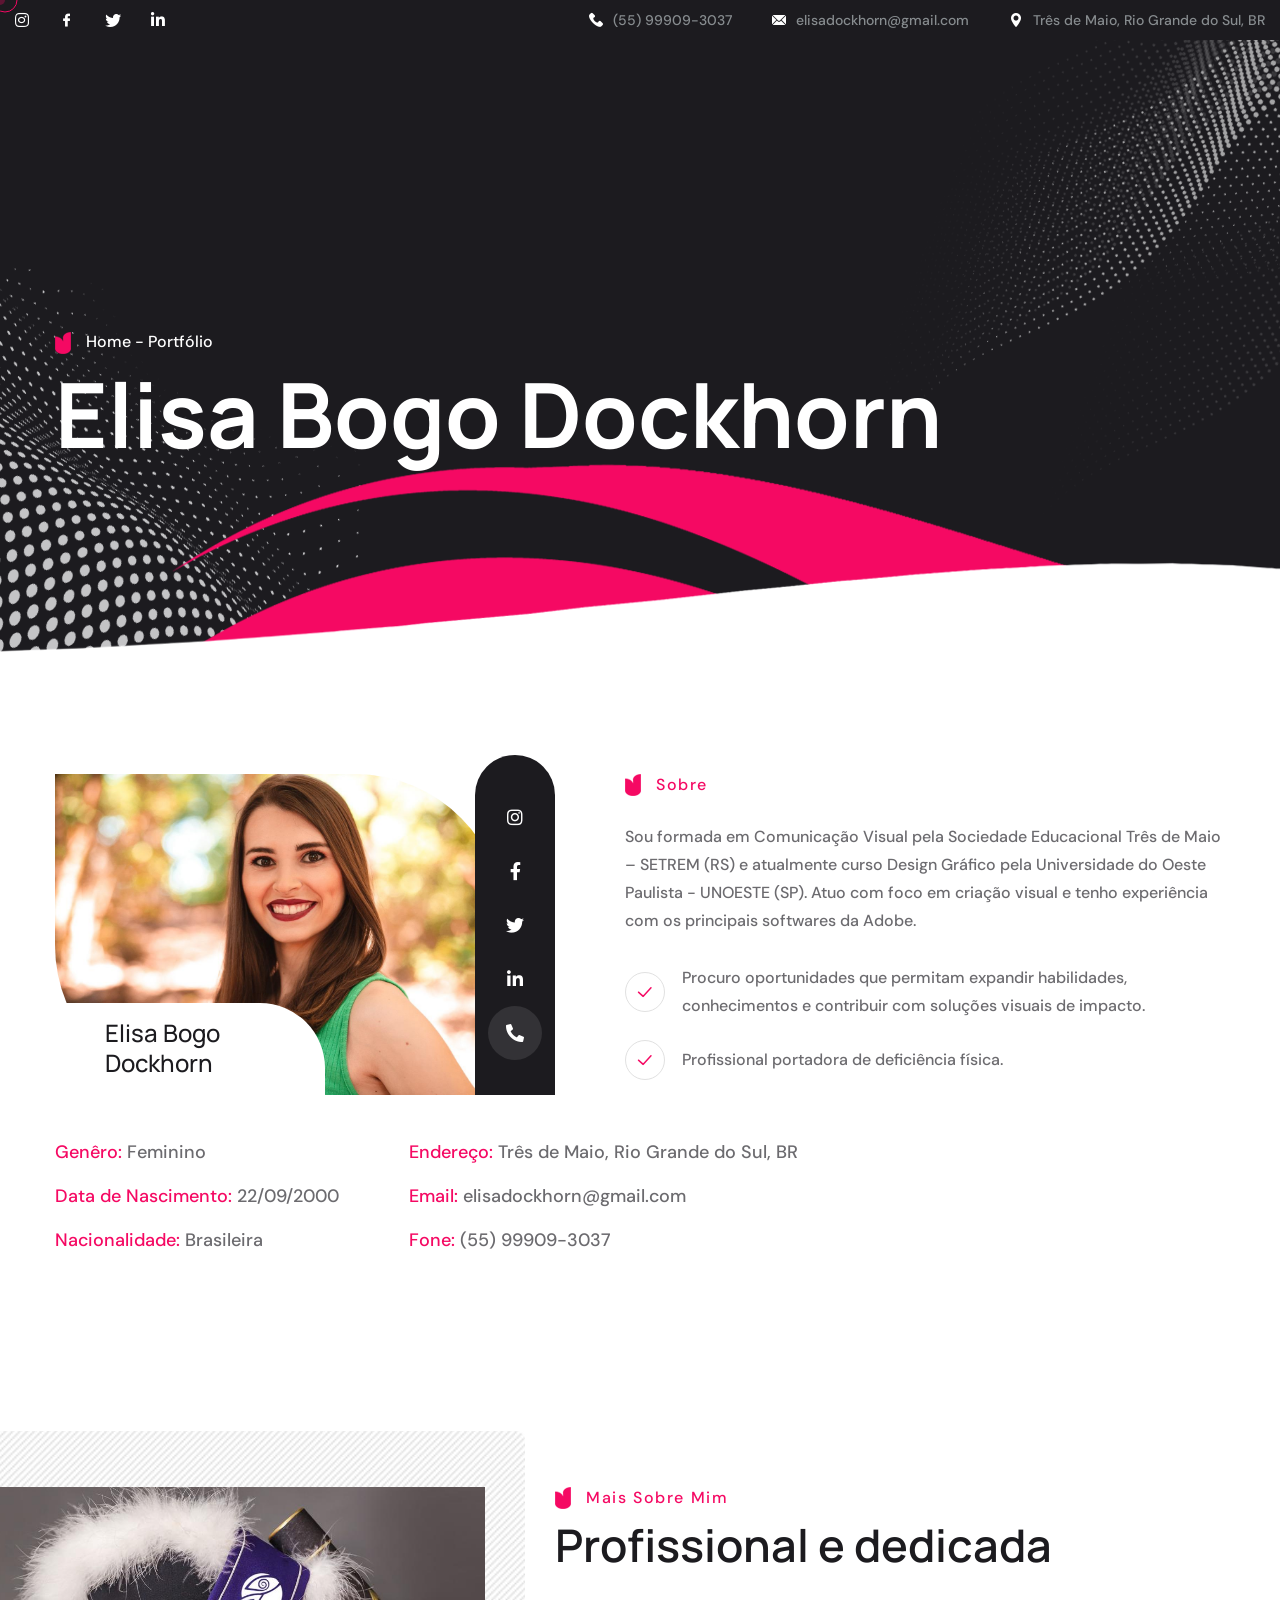
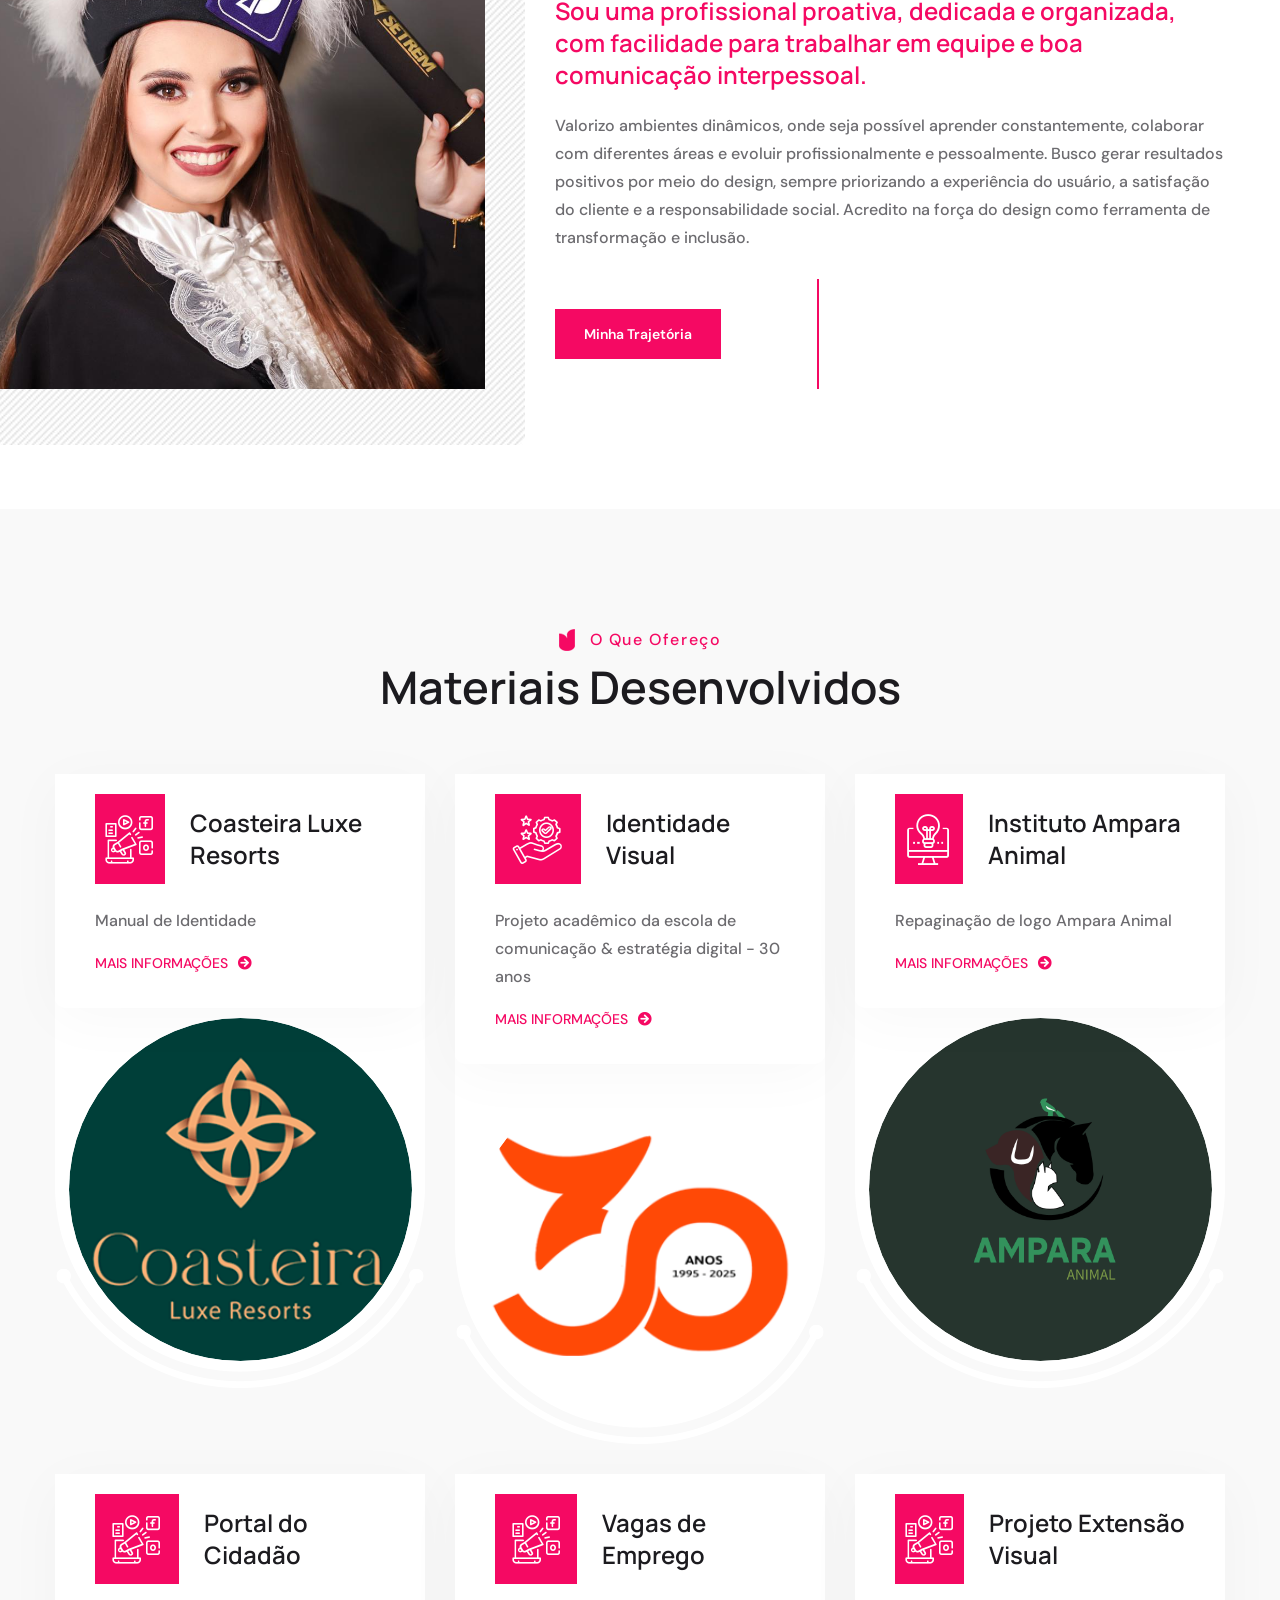
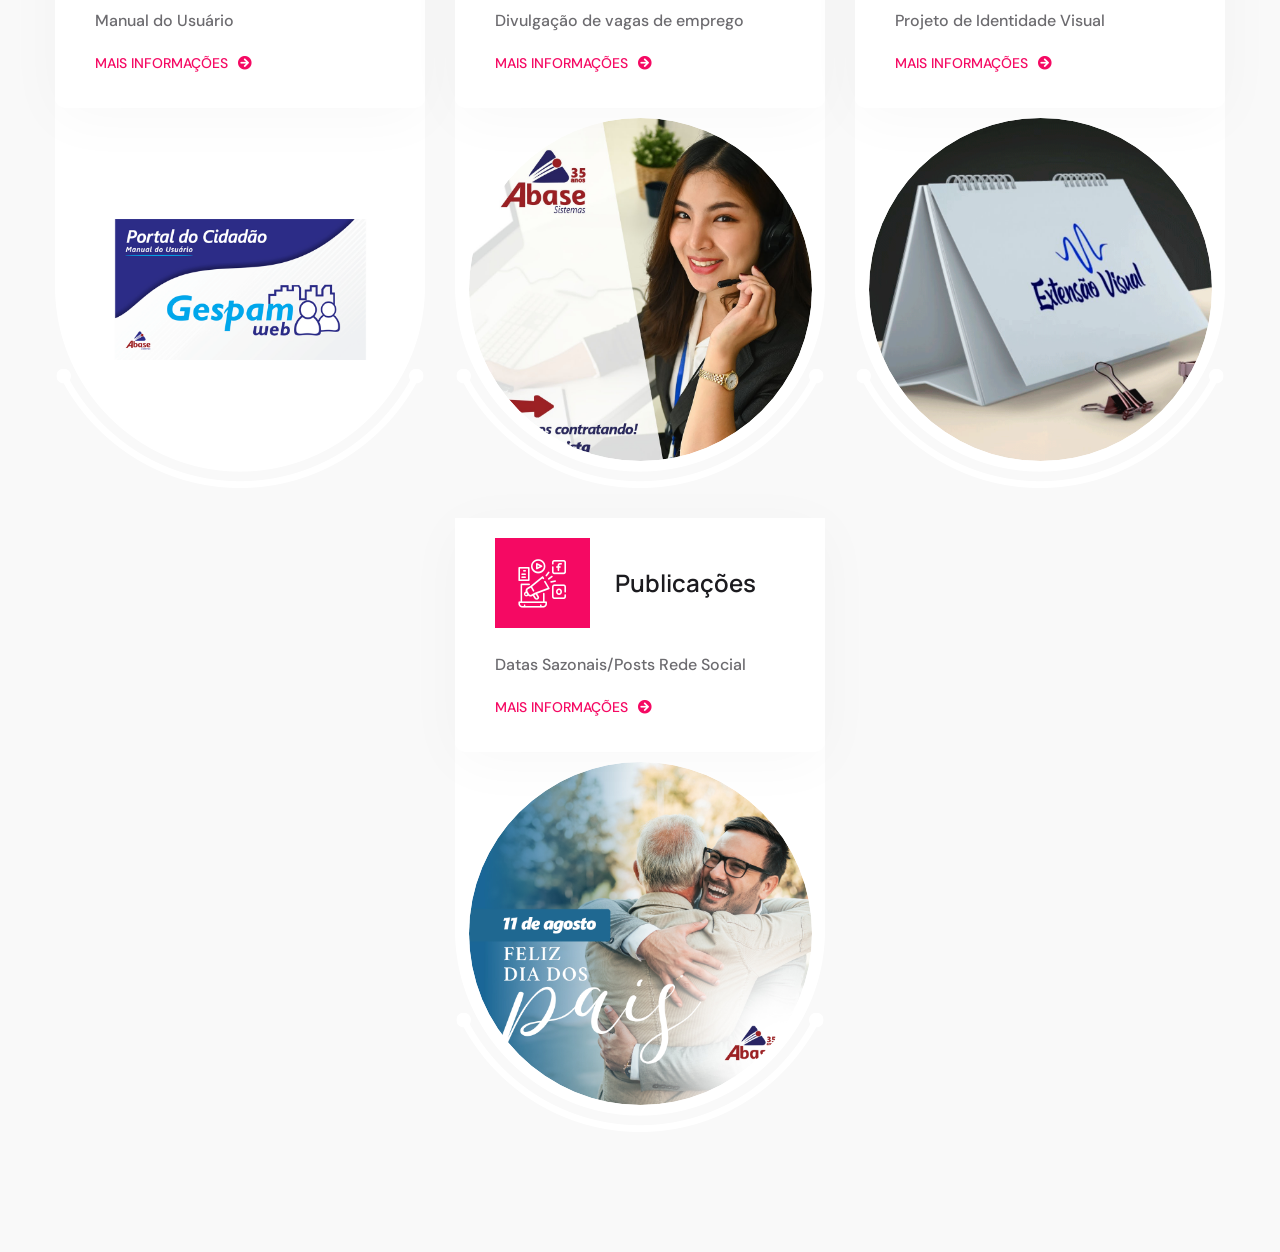
==== commit 19240183: "ajuste" ====
--- a/index.html
+++ b/index.html
@@ -452,9 +452,9 @@
                                     <div class="service-two__icon">
                                         <span class="icon-bullhorn"></span>
                                     </div>
-                                    <h3><a href="assets/flies/datas_sazonais.pdf" target="_blank">Datas Sazonais</a></h3>
-                                </div>
-                                <p class="service-two__text">Manual do Usuário</p>
+                                    <h3><a href="assets/flies/datas_sazonais.pdf" target="_blank">Publicações</a></h3>
+                                </div>
+                                <p class="service-two__text">Datas Sazonais/Posts Rede Social</p>
                                 <div class="service-two__read-more">
                                     <a href="assets/flies/datas_sazonais.pdf" target="_blank">Mais informações<span
                                             class="fas fa-arrow-circle-right"></span></a>
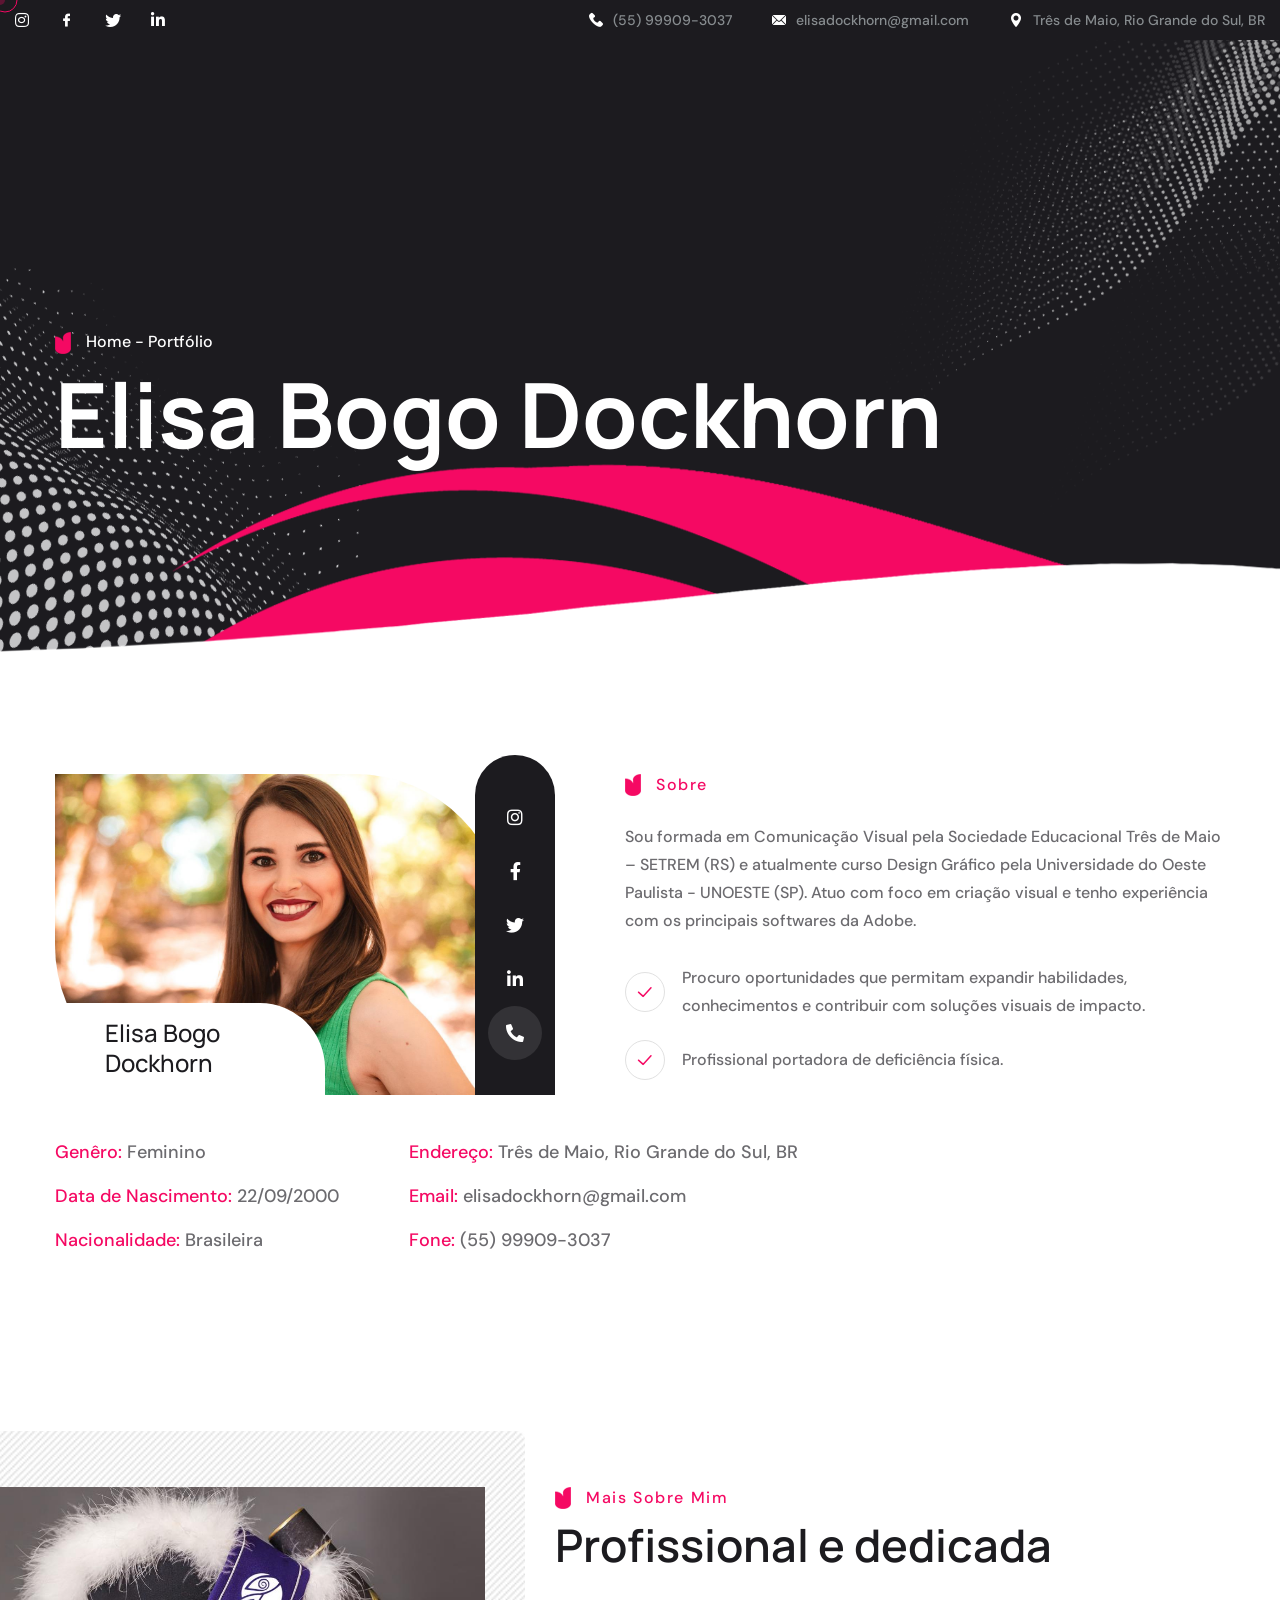
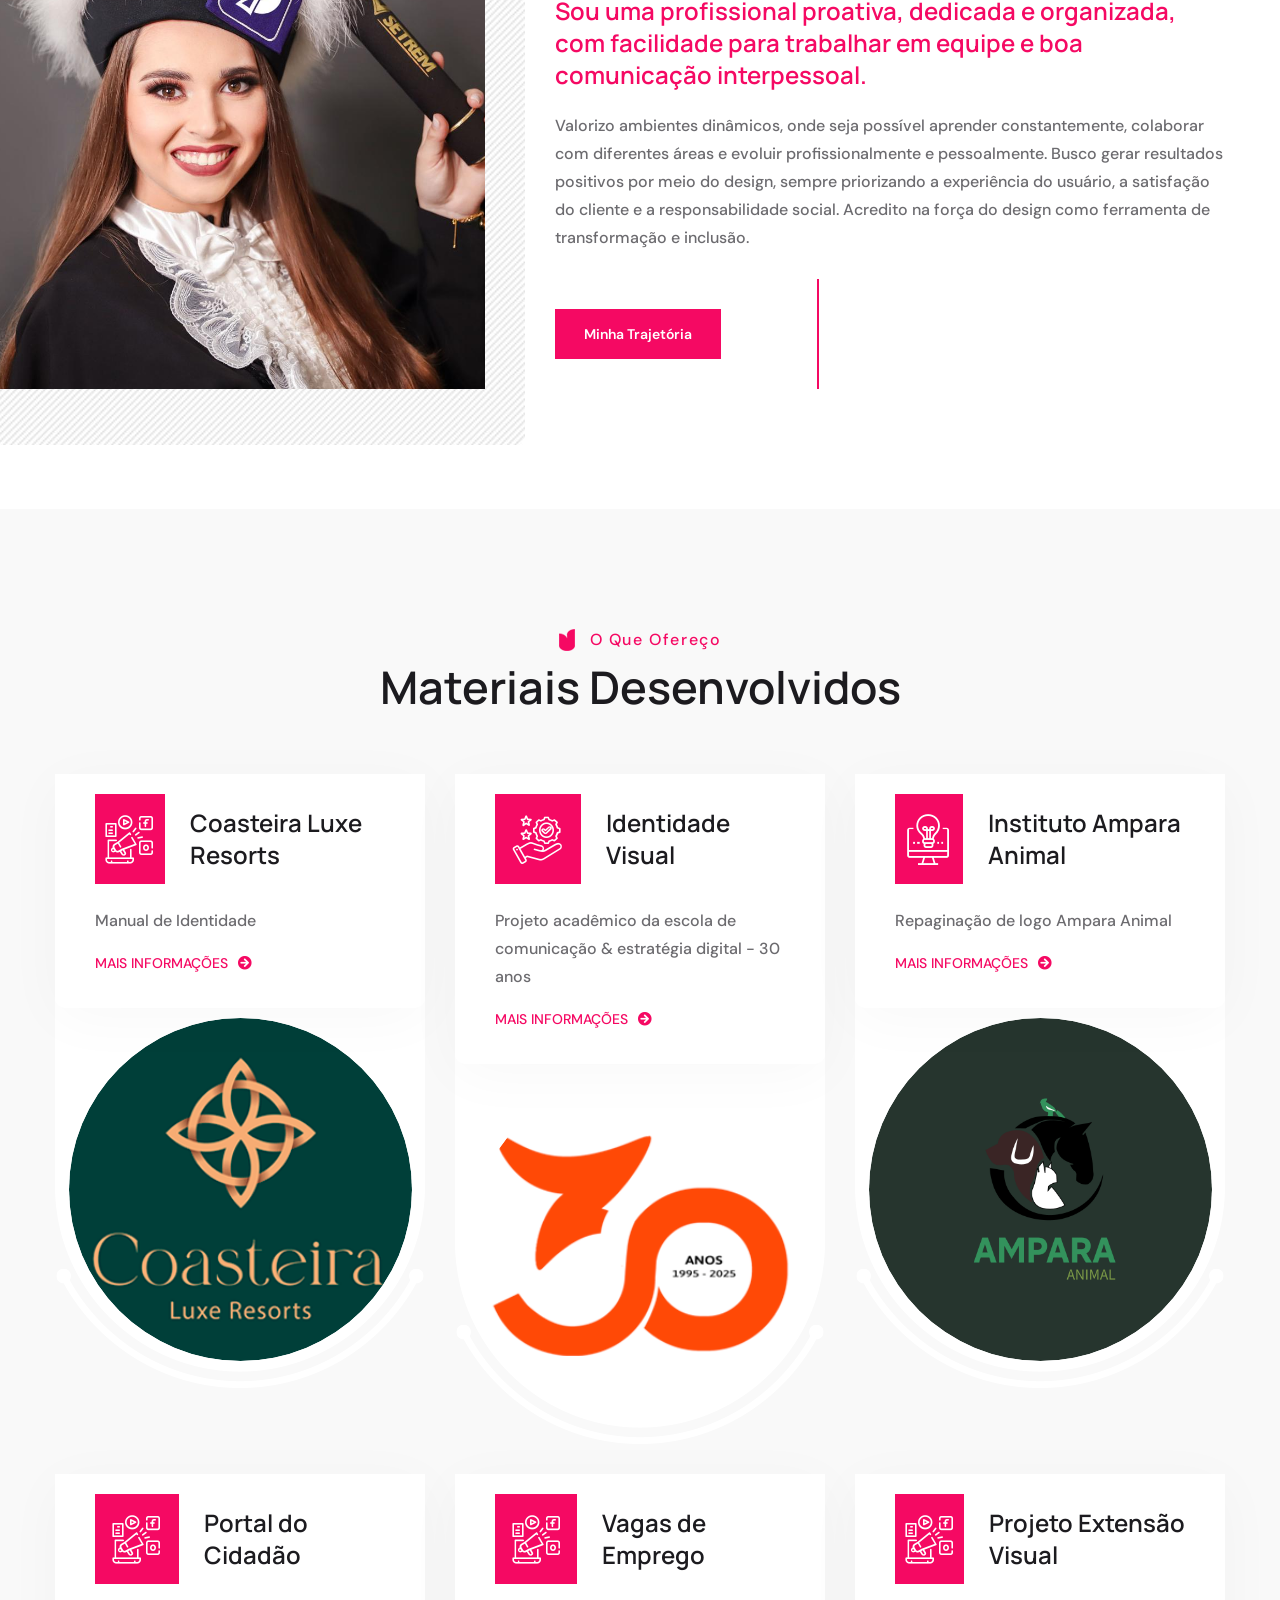
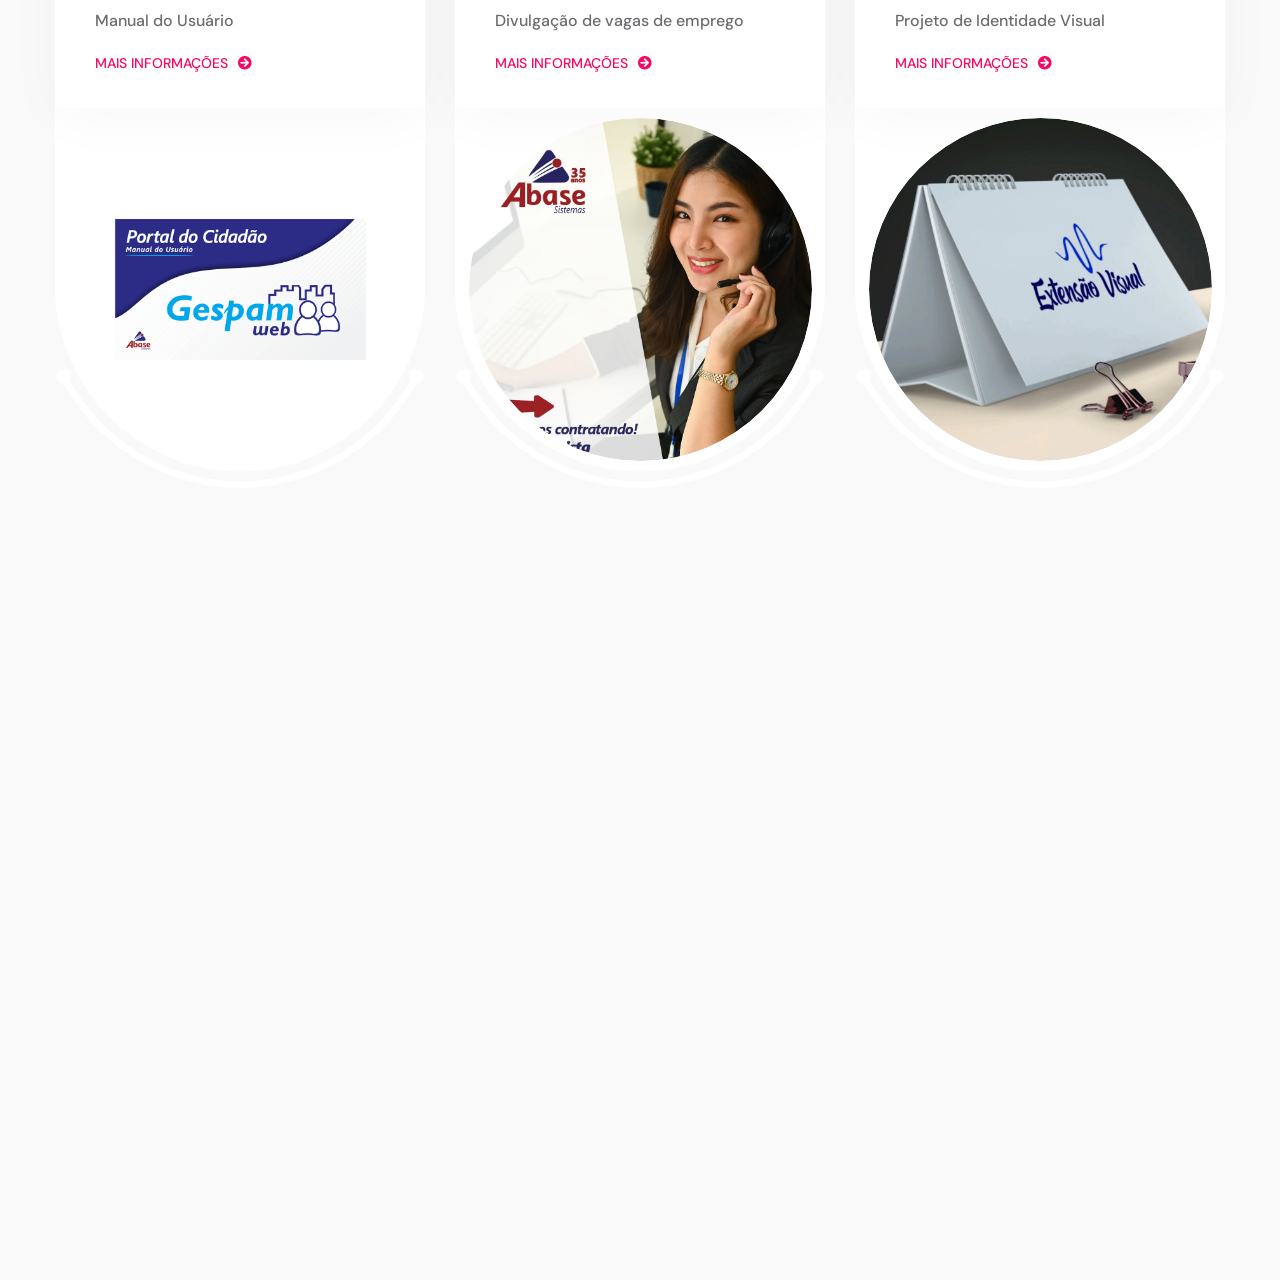
==== commit 47ae5d96: "novos trabalhos" ====
--- a/index.html
+++ b/index.html
@@ -473,6 +473,62 @@
                             </div>
                         </div>
                     </div>
+                    <div class="col-xl-4 col-lg-4 wow fadeInLeft" data-wow-delay="100ms">
+                        <div class="service-two__single">
+                            <div class="service-two__content-inner">
+                                <div class="service-two__content">
+                                    <div class="service-two__icon">
+                                        <span class="icon-bullhorn"></span>
+                                    </div>
+                                    <h3><a href="https://design.penpot.app/#/view?file-id=d27e272d-6b22-8014-8006-51c641e23758&page-id=d27e272d-6b22-8014-8006-51c641e23759&section=interactions&index=0&share-id=e21d721b-b52f-80fd-8006-a60b4263a7b0" target="_blank">Chat Unoeste</a></h3>
+                                </div>
+                                <p class="service-two__text">Interface do Chat Unoeste</p>
+                                <div class="service-two__read-more">
+                                    <a href="https://design.penpot.app/#/view?file-id=d27e272d-6b22-8014-8006-51c641e23758&page-id=d27e272d-6b22-8014-8006-51c641e23759&section=interactions&index=0&share-id=e21d721b-b52f-80fd-8006-a60b4263a7b0" target="_blank">Mais informações<span
+                                            class="fas fa-arrow-circle-right"></span></a>
+                                </div>
+                            </div>
+                            <div class="service-two__img-box">
+                                <div class="service-two__img-box-bg"
+                                    style="background-image: url(assets/images/shapes/service-two-img-box-bg.png);">
+                                </div>
+                                <div class="service-two__img-box-bg-2"
+                                    style="background-image: url(assets/images/shapes/service-two-img-box-hover-bg.png);">
+                                </div>
+                                <div class="service-two__img">
+                                    <img src="assets/images/project/capa_chat_unoeste.png" alt="">
+                                </div>
+                            </div>
+                        </div>
+                    </div>
+                    <div class="col-xl-4 col-lg-4 wow fadeInLeft" data-wow-delay="100ms">
+                        <div class="service-two__single">
+                            <div class="service-two__content-inner">
+                                <div class="service-two__content">
+                                    <div class="service-two__icon">
+                                        <span class="icon-bullhorn"></span>
+                                    </div>
+                                    <h3><a href="assets/flies/acess_buss.pdf" target="_blank">Acess Buss</a></h3>
+                                </div>
+                                <p class="service-two__text">Inteface de aplicativo para ônibus acessível</p>
+                                <div class="service-two__read-more">
+                                    <a href="assets/flies/acess_buss.pdf" target="_blank">Mais informações<span
+                                            class="fas fa-arrow-circle-right"></span></a>
+                                </div>
+                            </div>
+                            <div class="service-two__img-box">
+                                <div class="service-two__img-box-bg"
+                                    style="background-image: url(assets/images/shapes/service-two-img-box-bg.png);">
+                                </div>
+                                <div class="service-two__img-box-bg-2"
+                                    style="background-image: url(assets/images/shapes/service-two-img-box-hover-bg.png);">
+                                </div>
+                                <div class="service-two__img">
+                                    <img src="assets/images/project/acess_buss.png" alt="">
+                                </div>
+                            </div>
+                        </div>
+                    </div>
                 </div>
             </div>
         </section>
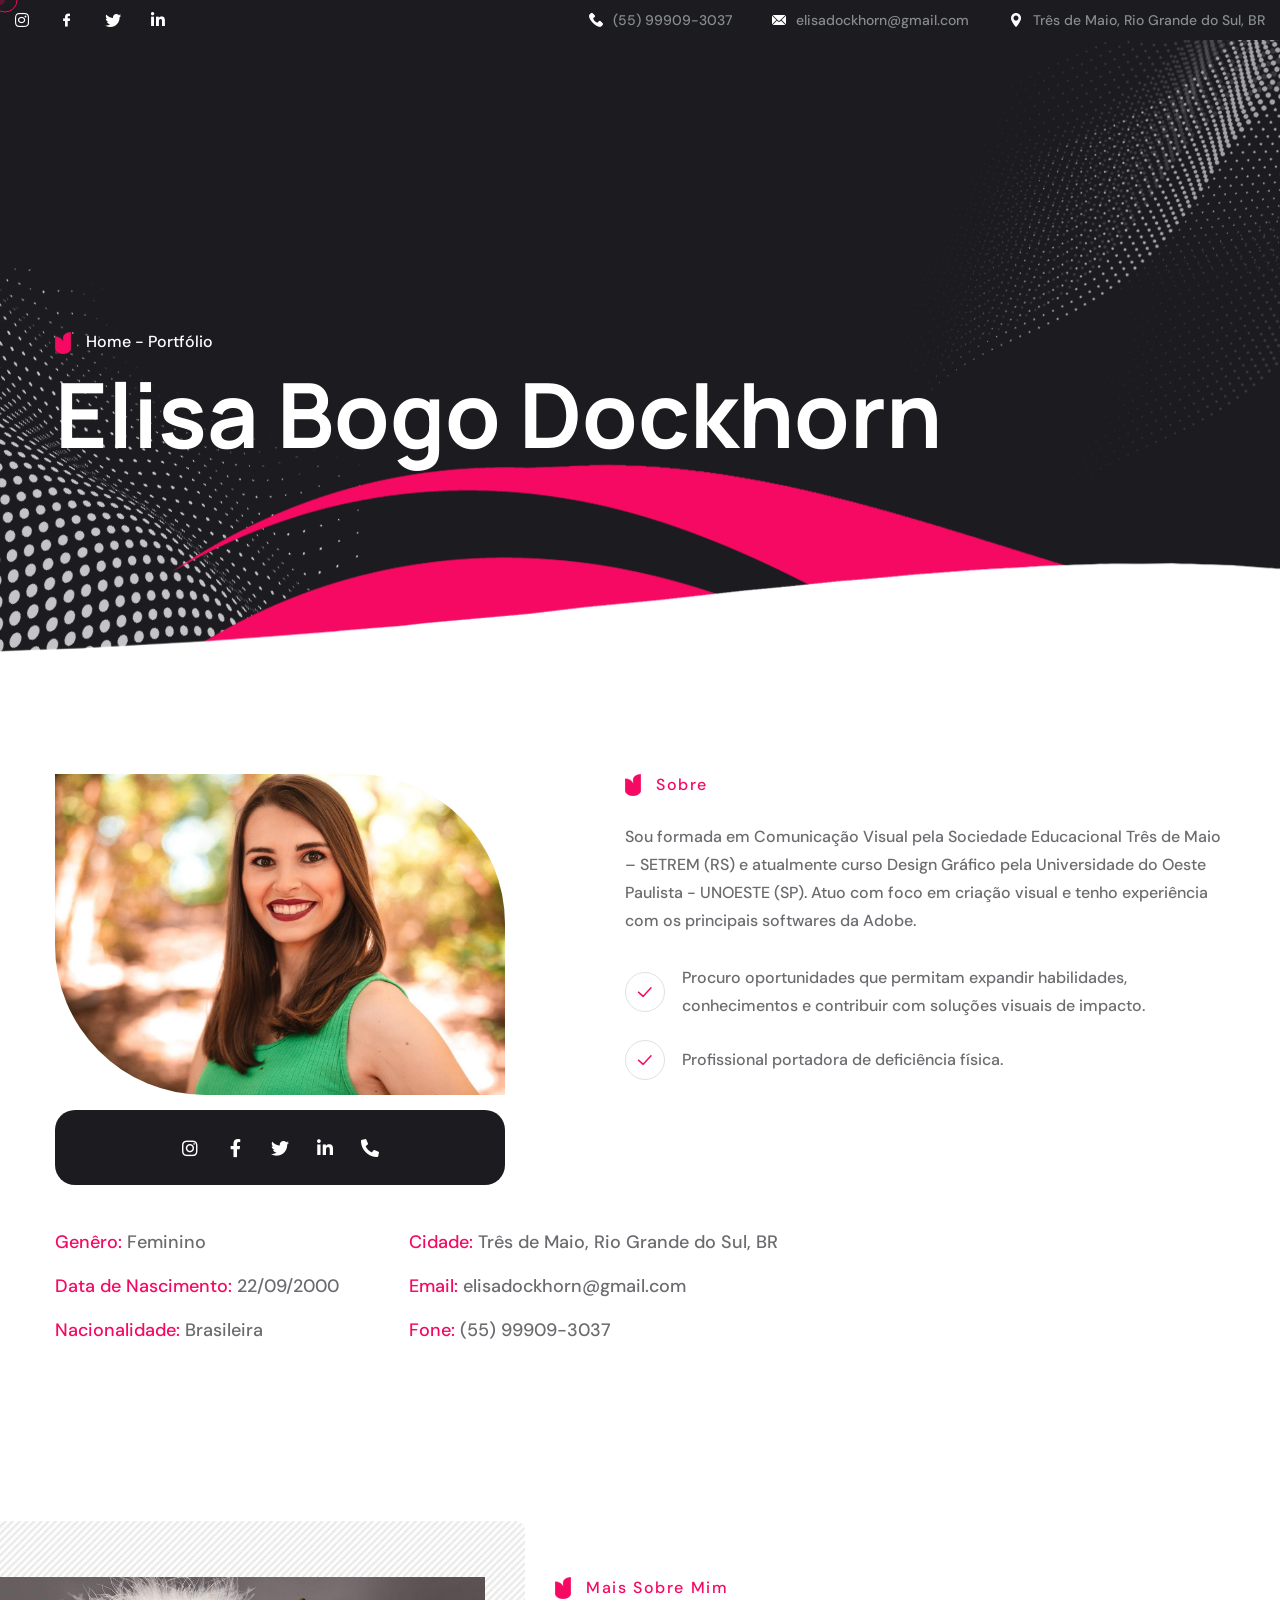
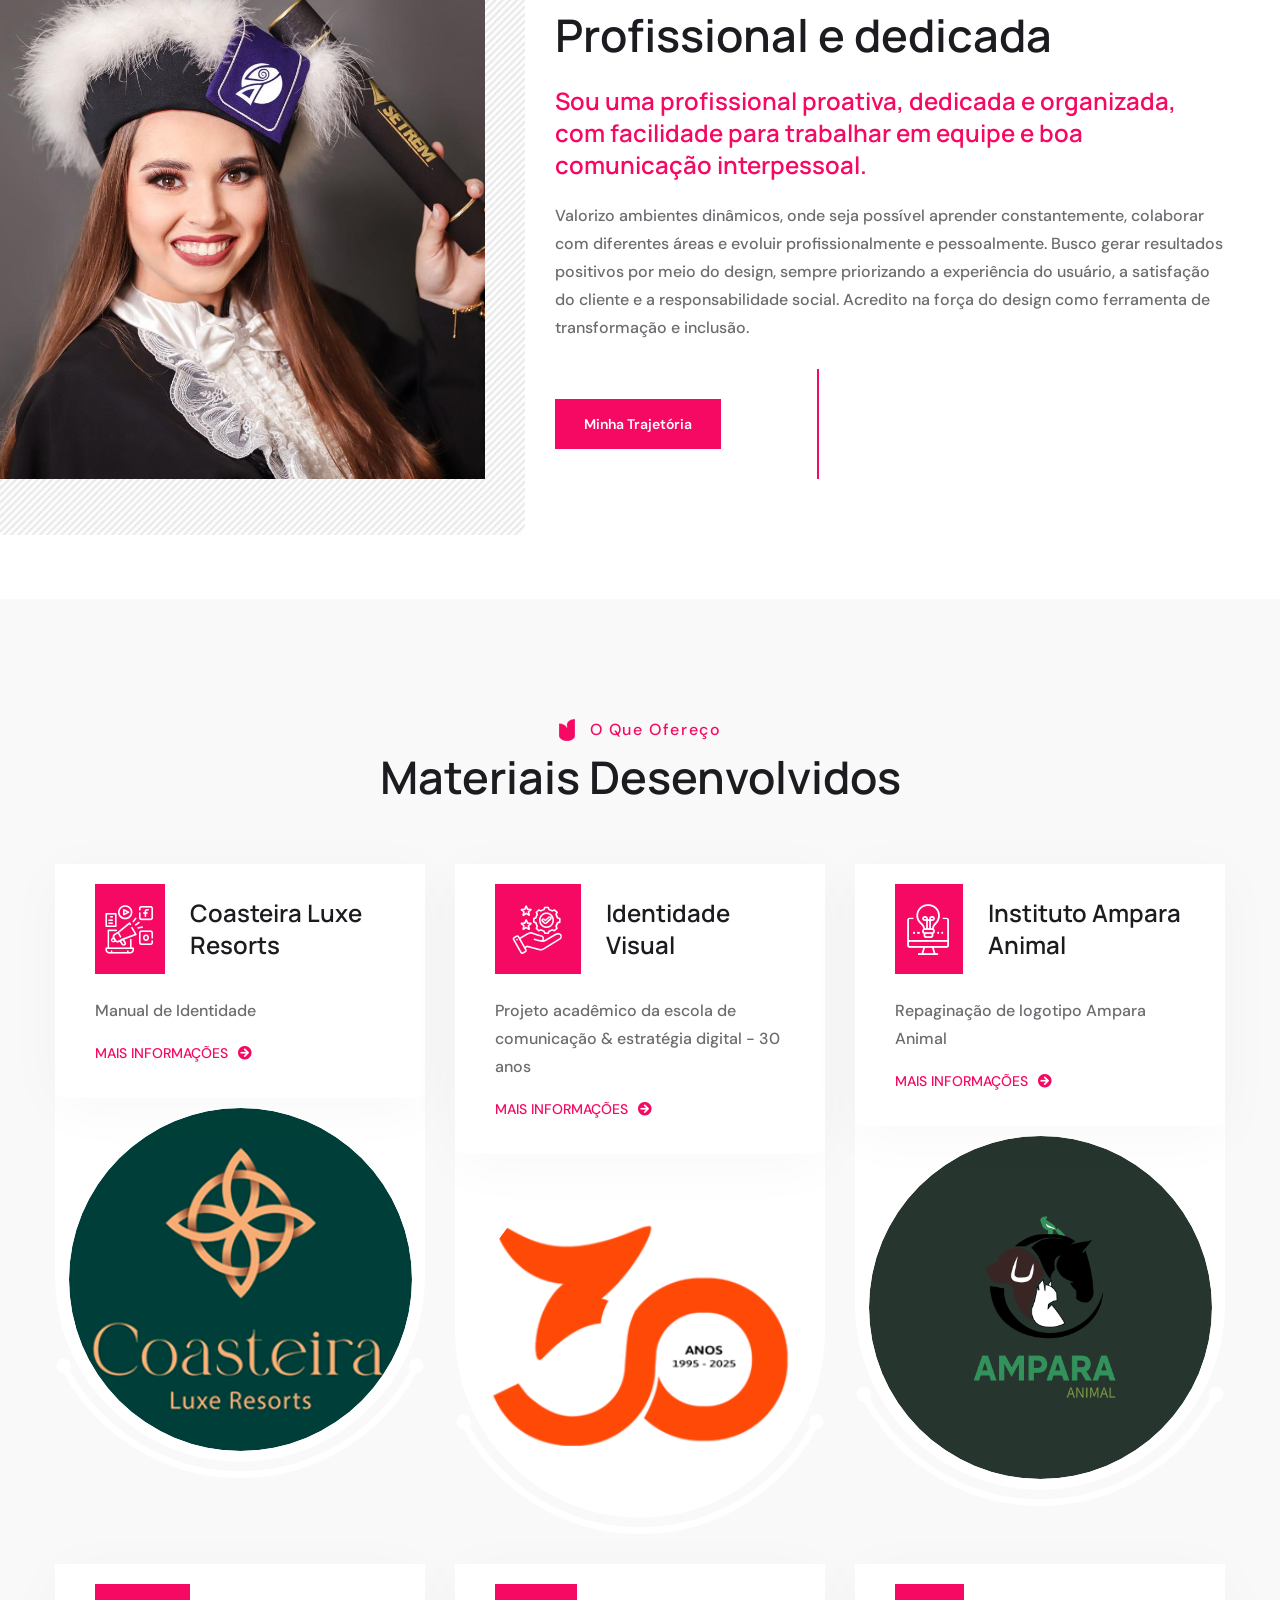
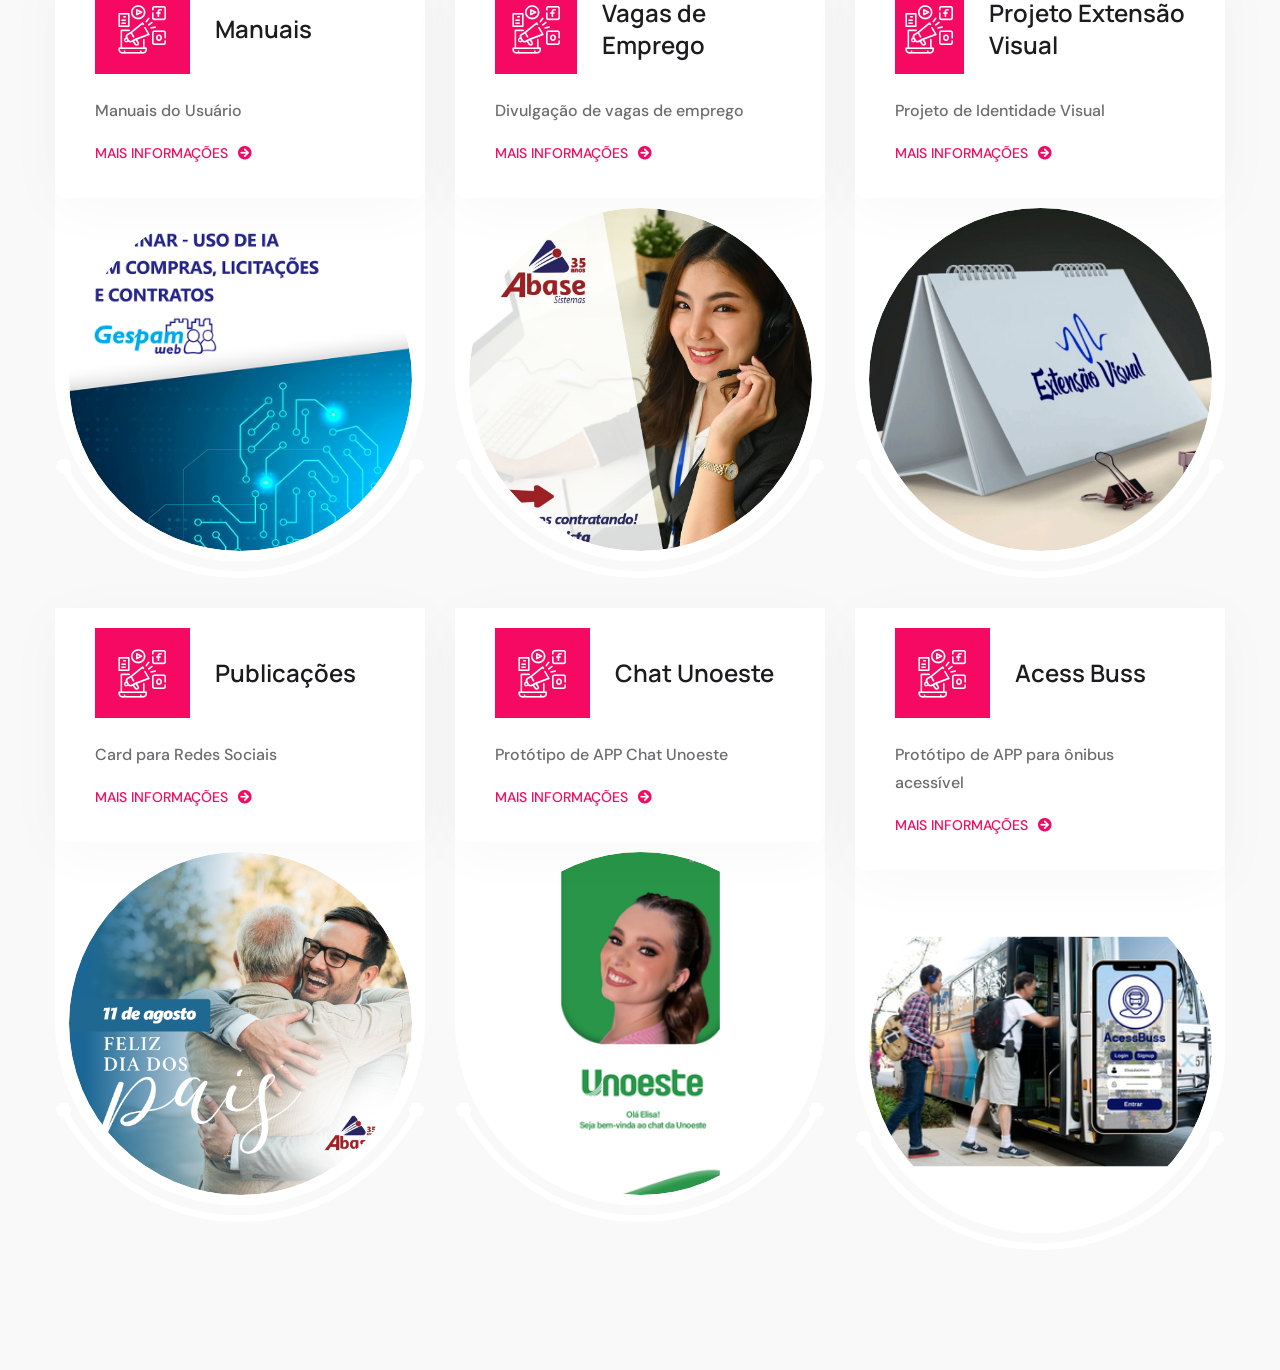
==== commit a26e3faf: "ajustes layout" ====
--- a/index.html
+++ b/index.html
@@ -136,17 +136,12 @@
                             <div class="team-details__top-left">
                                 <div class="team-details__top-img">
                                     <img src="assets/images/team/elisa-capa.jpg" alt="">
-                                    <div class="team-details__client-content">
-                                        <h4>Elisa Bogo Dockhorn</h4>
-                                    </div>
                                     <div class="team-details__social-and-share">
                                         <div class="team-details__social">
                                             <a href="https://www.instagram.com/elisa_dockhorn/" target="_blank"><span class="fab fa-instagram"></span></a>
                                             <a href="https://www.facebook.com/elisadockhorn?locale=pt_BR" target="_blank"><span class="fab fa-facebook-f"></span></a>
                                             <a href="https://x.com/dockhornelisa?s=21&t=mitChQyQxSVCJnLVAlV9iw" target="_blank"><span class="fab fa-twitter"></span></a>
                                             <a href="https://www.linkedin.com/in/elisa-dockhorn-designer-gr%C3%A1fica-profissional-pcd-8129b91a3/" target="_blank"><span class="fab fa-linkedin-in"></span></a>
-                                        </div>
-                                        <div class="team-details__share">
                                             <a href="tel:555599909303"><span class="fas fa-phone-alt"></span></a>
                                         </div>
                                     </div>
@@ -165,7 +160,7 @@
                                     </ul>
                                     <ul class="team-details__call-list team-details__call-list-2 list-unstyled">
                                         <li style="text-wrap: nowrap;">
-                                            <p>Endereço: <span>Três de Maio, Rio Grande do Sul, BR</span></p>
+                                            <p>Cidade: <span>Três de Maio, Rio Grande do Sul, BR</span></p>
                                         </li>
                                         <li style="text-wrap: nowrap;">
                                             <p>Email: <a href="mailto:elisadockhorn@gmail.com">elisadockhorn@gmail.com</a></p>
@@ -337,7 +332,7 @@
                                     </div>
                                     <h3><a href="assets/flies/ampara.pdf" target="_blank">Instituto Ampara Animal</a></h3>
                                 </div>
-                                <p class="service-two__text">Repaginação de logo Ampara Animal</p>
+                                <p class="service-two__text">Repaginação de logotipo Ampara Animal</p>
                                 <div class="service-two__read-more">
                                     <a href="assets/flies/ampara.pdf" target="_blank">Mais Informações<span
                                             class="fas fa-arrow-circle-right"></span></a>
@@ -366,23 +361,23 @@
                                     <div class="service-two__icon">
                                         <span class="icon-bullhorn"></span>
                                     </div>
-                                    <h3><a href="assets/flies/portal_cidadao.pdf" target="_blank">Portal do Cidadão</a></h3>
-                                </div>
-                                <p class="service-two__text">Manual do Usuário</p>
-                                <div class="service-two__read-more">
-                                    <a href="assets/flies/portal_cidadao.pdf" target="_blank">Mais informações<span
-                                            class="fas fa-arrow-circle-right"></span></a>
-                                </div>
-                            </div>
-                            <div class="service-two__img-box">
-                                <div class="service-two__img-box-bg"
-                                    style="background-image: url(assets/images/shapes/service-two-img-box-bg.png);">
-                                </div>
-                                <div class="service-two__img-box-bg-2"
-                                    style="background-image: url(assets/images/shapes/service-two-img-box-hover-bg.png);">
-                                </div>
-                                <div class="service-two__img">
-                                    <img src="assets/images/project/Portal-do-Cidadao.png" alt="">
+                                    <h3><a href="assets/flies/manuais.pdf" target="_blank">Manuais</a></h3>
+                                </div>
+                                <p class="service-two__text">Manuais do Usuário</p>
+                                <div class="service-two__read-more">
+                                    <a href="assets/flies/manuais.pdf" target="_blank">Mais informações<span
+                                            class="fas fa-arrow-circle-right"></span></a>
+                                </div>
+                            </div>
+                            <div class="service-two__img-box">
+                                <div class="service-two__img-box-bg"
+                                    style="background-image: url(assets/images/shapes/service-two-img-box-bg.png);">
+                                </div>
+                                <div class="service-two__img-box-bg-2"
+                                    style="background-image: url(assets/images/shapes/service-two-img-box-hover-bg.png);">
+                                </div>
+                                <div class="service-two__img">
+                                    <img src="assets/images/project/WEBINAR - USO DE IA.png" alt="">
                                 </div>
                             </div>
                         </div>
@@ -454,7 +449,7 @@
                                     </div>
                                     <h3><a href="assets/flies/datas_sazonais.pdf" target="_blank">Publicações</a></h3>
                                 </div>
-                                <p class="service-two__text">Datas Sazonais/Posts Rede Social</p>
+                                <p class="service-two__text">Card para Redes Sociais</p>
                                 <div class="service-two__read-more">
                                     <a href="assets/flies/datas_sazonais.pdf" target="_blank">Mais informações<span
                                             class="fas fa-arrow-circle-right"></span></a>
@@ -482,7 +477,7 @@
                                     </div>
                                     <h3><a href="https://design.penpot.app/#/view?file-id=d27e272d-6b22-8014-8006-51c641e23758&page-id=d27e272d-6b22-8014-8006-51c641e23759&section=interactions&index=0&share-id=e21d721b-b52f-80fd-8006-a60b4263a7b0" target="_blank">Chat Unoeste</a></h3>
                                 </div>
-                                <p class="service-two__text">Interface do Chat Unoeste</p>
+                                <p class="service-two__text">Protótipo de APP Chat Unoeste</p>
                                 <div class="service-two__read-more">
                                     <a href="https://design.penpot.app/#/view?file-id=d27e272d-6b22-8014-8006-51c641e23758&page-id=d27e272d-6b22-8014-8006-51c641e23759&section=interactions&index=0&share-id=e21d721b-b52f-80fd-8006-a60b4263a7b0" target="_blank">Mais informações<span
                                             class="fas fa-arrow-circle-right"></span></a>
@@ -510,7 +505,7 @@
                                     </div>
                                     <h3><a href="assets/flies/acess_buss.pdf" target="_blank">Acess Buss</a></h3>
                                 </div>
-                                <p class="service-two__text">Inteface de aplicativo para ônibus acessível</p>
+                                <p class="service-two__text">Protótipo de APP para ônibus acessível</p>
                                 <div class="service-two__read-more">
                                     <a href="assets/flies/acess_buss.pdf" target="_blank">Mais informações<span
                                             class="fas fa-arrow-circle-right"></span></a>
--- a/assets/css/zefxa.css
+++ b/assets/css/zefxa.css
@@ -8907,6 +8907,7 @@
 .team-details__top {
   position: relative;
   display: block;
+  z-index: 1;
 }
 
 .team-details__top-left {
@@ -8916,8 +8917,11 @@
 }
 
 .team-details__top-img {
-  position: relative;
-  display: block;
+    width: 100%;
+    border-bottom-left-radius: 150px;
+    border-top-right-radius: 150px;
+    display: block;
+    z-index: 1;
 }
 
 .team-details__top-img img {
@@ -8935,40 +8939,37 @@
   width: 100%;
   padding: 15px 50px 17px;
   border-top-right-radius: 65px;
-  z-index: 2;
-}
-
-.team-details__client-content>P {
+  z-index: 3;
+}
+
+.team-details__client-content > p {
   font-weight: 500;
   text-transform: uppercase;
   letter-spacing: 0.080em;
 }
 
-.team-details__client-content>h4 {
+.team-details__client-content > h4 {
   font-size: 24px;
   font-weight: 500;
   line-height: 30px;
 }
 
 .team-details__social-and-share {
-  position: absolute;
-  bottom: 0;
-  right: -50px;
+  width: 100%;              /* 🔹 ocupa toda a linha */
+  display: flex;           
+  justify-content: center;  /* 🔹 centraliza os ícones */
+  padding: 15px 0;          /* 🔹 evita o quadrado */
   background-color: var(--zefxa-black);
-  border-top-left-radius: 40px;
-  border-top-right-radius: 40px;
-  padding-top: 35px;
-  padding-bottom: 35px;
-  padding-left: 13px;
-  padding-right: 13px;
-  z-index: 2;
+  border-radius: 20px;
+  margin-top: 15px;
+  z-index: 3;
 }
 
 .team-details__social {
-  position: relative;
-  display: flex;
-  align-items: center;
-  flex-direction: column;
+  width: 100%;
+  flex: 1 1 auto; 
+  display: flex;
+  justify-content: center;
 }
 
 .team-details__social a {
@@ -8976,8 +8977,8 @@
   display: flex;
   align-items: center;
   justify-content: center;
-  width: 54px;
-  height: 54px;
+  width: 45px;
+  height: 45px;
   border-radius: 50%;
   font-size: 18px;
   color: var(--zefxa-white);
--- a/assets/css/zefxa-responsive.css
+++ b/assets/css/zefxa-responsive.css
@@ -1077,7 +1077,7 @@
     }
 
     .about-three__bg-box {
-        display: none;
+        display: inline-block;
     }
 
     .about-three__text-1 {
@@ -1339,13 +1339,6 @@
         left: 0;
         bottom: 0;
         padding: 15px 0 17px;
-    }
-
-    .team-details__social-and-share {
-        position: relative;
-        bottom: 0;
-        right: 0;
-        width: 80px;
     }
 
     .team-details__points li {
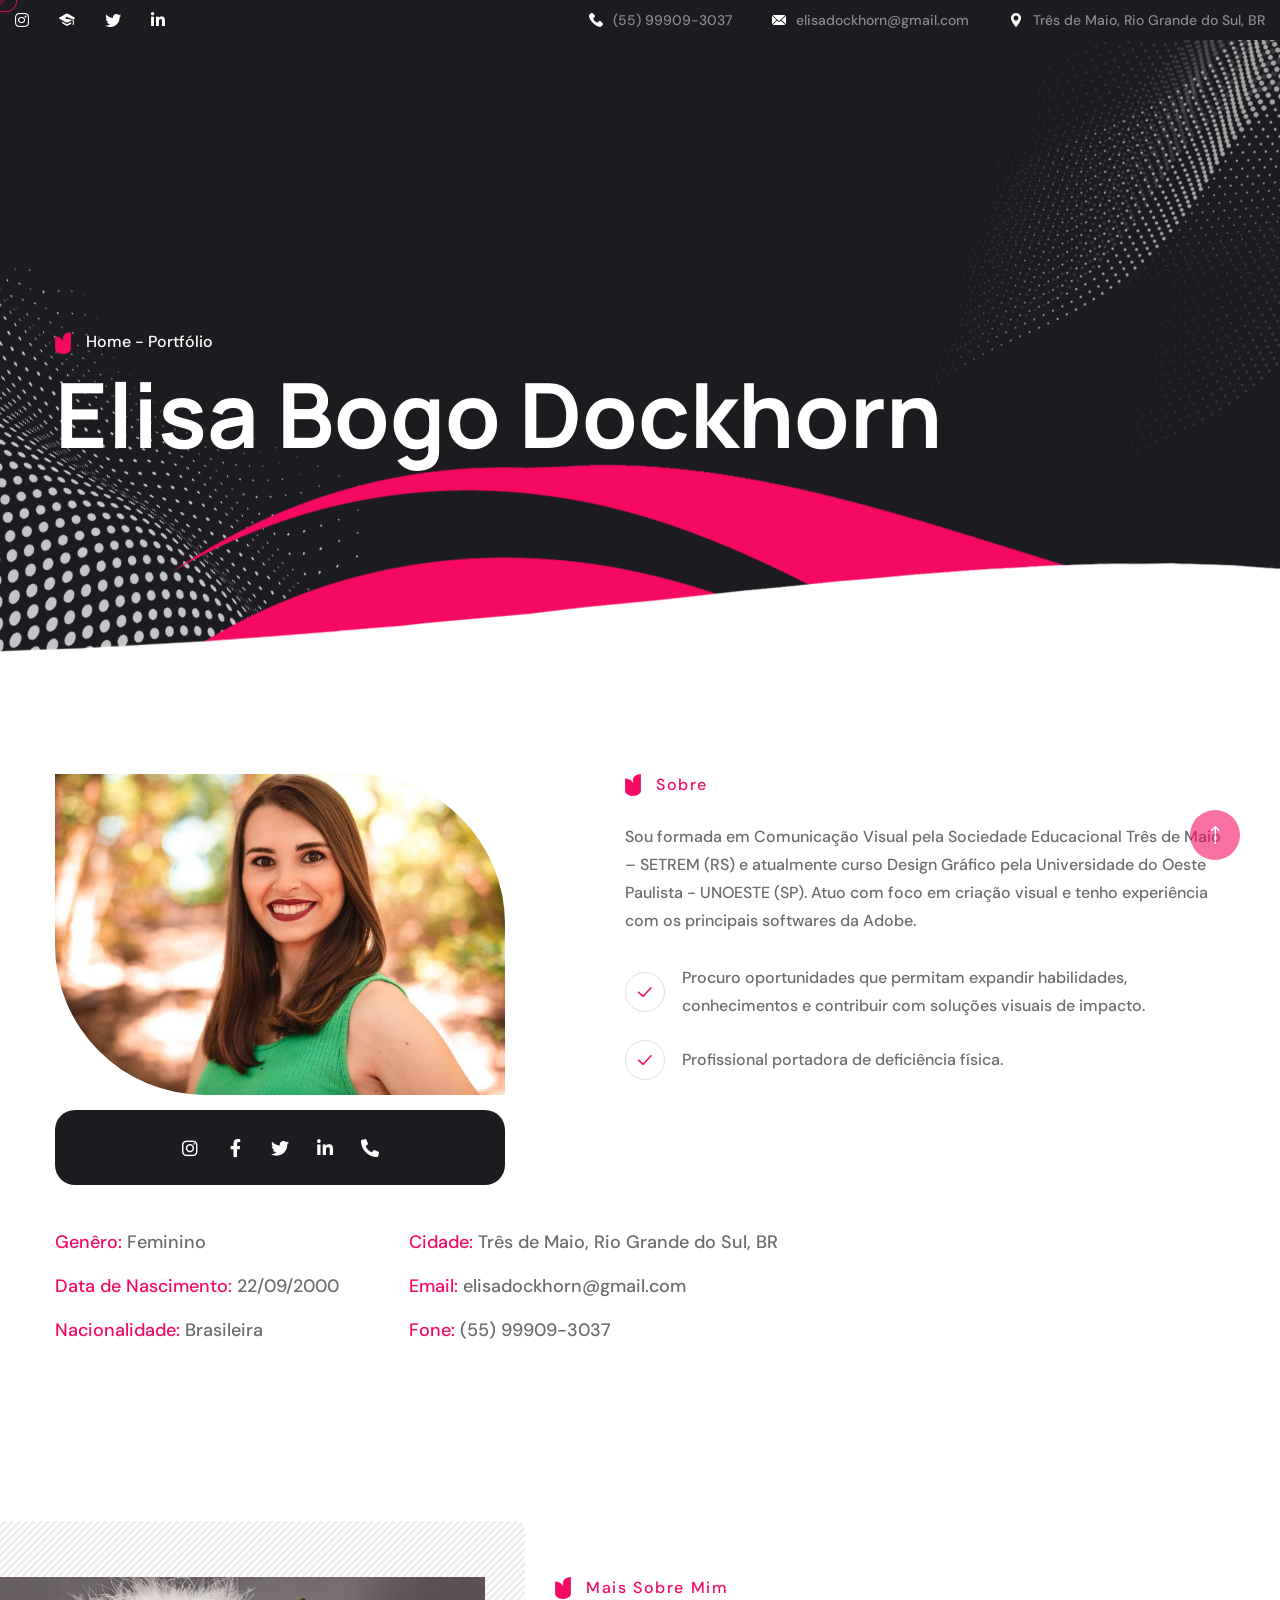
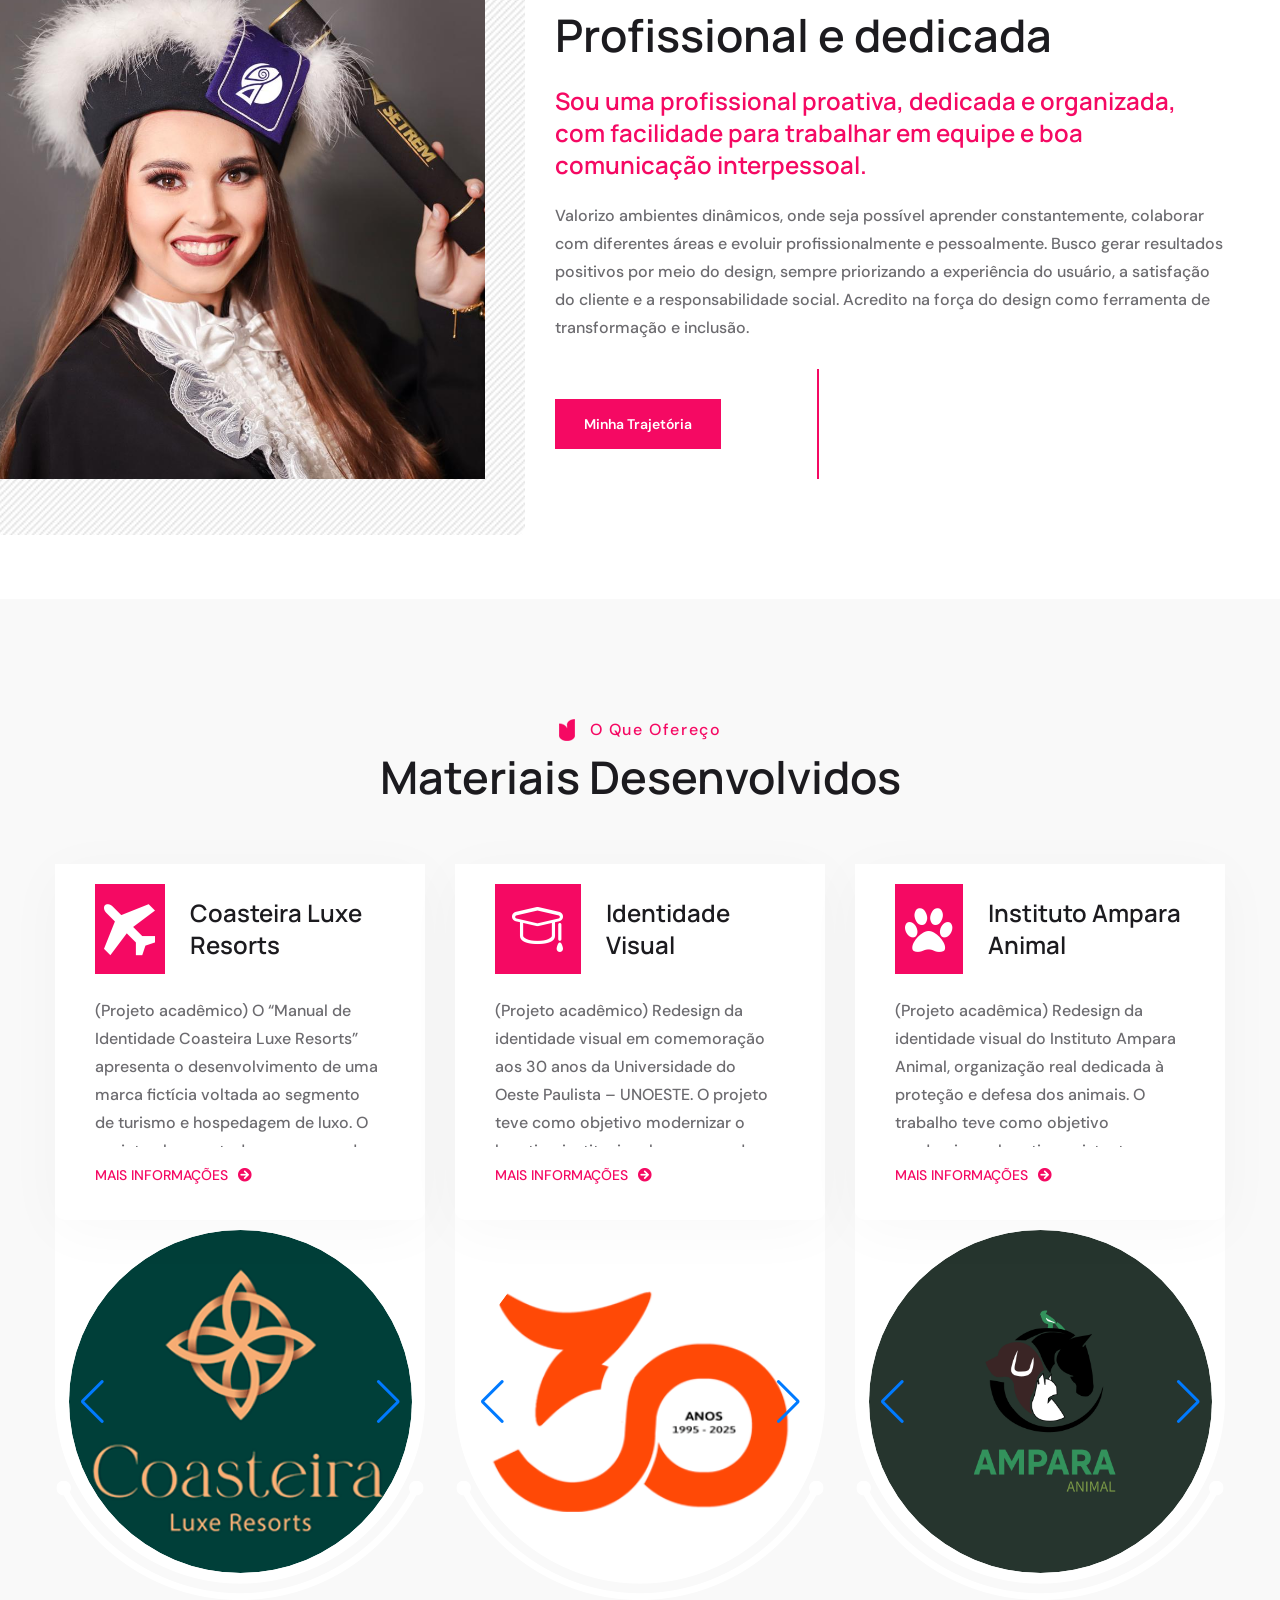
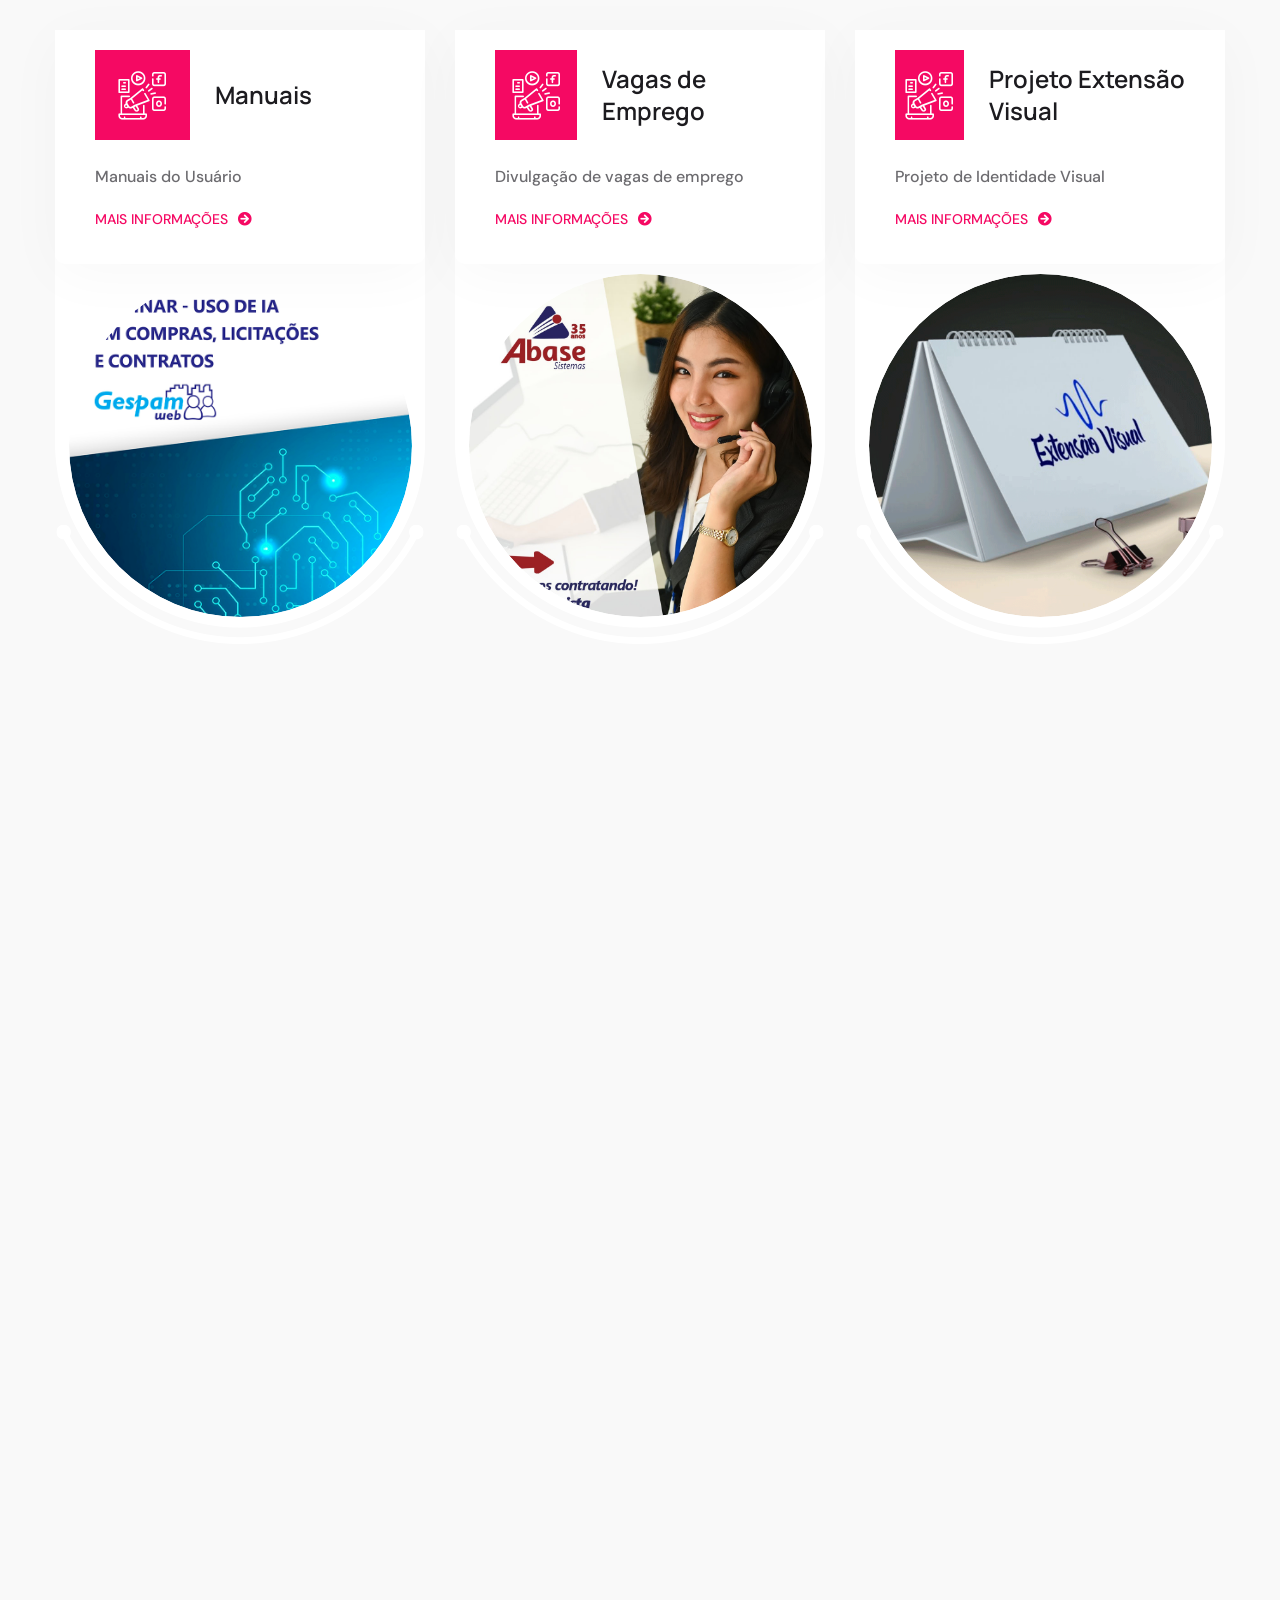
==== commit 9d4edcbe: "repaginando" ====
--- a/index.html
+++ b/index.html
@@ -34,6 +34,7 @@
     <link rel="stylesheet" href="assets/vendors/odometer/odometer.min.css" />
     <link rel="stylesheet" href="assets/vendors/swiper/swiper.min.css" />
     <link rel="stylesheet" href="assets/vendors/zefxa-icons/style.css">
+    <link rel="stylesheet" href="assets/vendors/selected-icons/style.css">
     <link rel="stylesheet" href="assets/vendors/owl-carousel/owl.carousel.min.css" />
     <link rel="stylesheet" href="assets/vendors/owl-carousel/owl.theme.default.min.css" />
     <link rel="stylesheet" href="assets/vendors/bootstrap-select/css/bootstrap-select.min.css" />
@@ -44,6 +45,24 @@
     <!-- template styles -->
     <link rel="stylesheet" href="assets/css/zefxa.css" />
     <link rel="stylesheet" href="assets/css/zefxa-responsive.css" />
+    <style>
+        .service-two__text {
+            max-height: 150px;          
+            overflow-y: auto;            
+            scrollbar-width: thin;       
+            scrollbar-color: #ccc transparent;
+            padding-right: 5px;          
+            }
+
+            .service-two__text::-webkit-scrollbar {
+            width: 6px;
+            }
+            .service-two__text::-webkit-scrollbar-thumb {
+            background-color: rgba(0,0,0,0.2);
+            border-radius: 4px;
+            }
+            
+    </style>
 </head>
 <body class="custom-cursor">
 
@@ -264,17 +283,19 @@
                     <h2 class="section-title__title">Materiais Desenvolvidos</h2>
                 </div>
                 <div class="row">
-                    <!--service Two Single Start-->
                     <div class="col-xl-4 col-lg-4 wow fadeInLeft" data-wow-delay="100ms">
                         <div class="service-two__single">
                             <div class="service-two__content-inner">
                                 <div class="service-two__content">
                                     <div class="service-two__icon">
-                                        <span class="icon-bullhorn"></span>
+                                        <span class="icon-airplane"></span>
                                     </div>
                                     <h3><a href="assets/flies/Manual de Identidade - CoasteiraLuxeResorts.pdf" target="_blank">Coasteira Luxe Resorts</a></h3>
                                 </div>
-                                <p class="service-two__text">Manual de Identidade</p>
+                               <p class="service-two__text">
+                                    (Projeto acadêmico) O “Manual de Identidade Coasteira Luxe Resorts” apresenta o desenvolvimento de uma marca fictícia voltada ao segmento de turismo e hospedagem de luxo.  
+                                    O projeto abrange todo o processo de criação da identidade visual — incluindo logotipo, paleta de cores, tipografia e aplicações — com foco em transmitir sofisticação, exclusividade e conexão com o ambiente costeiro.
+                                </p>
                                 <div class="service-two__read-more">
                                     <a href="assets/flies/Manual de Identidade - CoasteiraLuxeResorts.pdf" target="_blank">Mais Informações<span
                                             class="fas fa-arrow-circle-right"></span></a>
@@ -288,7 +309,23 @@
                                     style="background-image: url(assets/images/shapes/service-two-img-box-hover-bg.png);">
                                 </div>
                                 <div class="service-two__img">
-                                    <img src="assets/images/project/coasteira-logo.png" alt="">
+                                    <div class="swiper mySwiper">
+                                        <div class="swiper-wrapper">
+                                            <div class="swiper-slide">
+                                                <img src="assets/images/project/coasteira-logo.png" alt="Logo Coasteira Luxe Resorts">
+                                            </div>
+                                            <div class="swiper-slide">
+                                                <img src="assets/images/project/cO02.png" alt="Mockup Pantufa">
+                                            </div>
+                                            <div class="swiper-slide">
+                                                <img src="assets/images/project/cO03.png" alt="Mockup Roupão">
+                                            </div>
+                                        </div>
+                                        <!-- Botões de navegação -->
+                                        <div class="swiper-button-next"></div>
+                                        <div class="swiper-button-prev"></div>
+                                        <div class="swiper-pagination"></div>
+                                    </div>
                                 </div>
                             </div>
                         </div>
@@ -298,60 +335,98 @@
                             <div class="service-two__content-inner">
                                 <div class="service-two__content">
                                     <div class="service-two__icon">
-                                        <span class="icon-responsible"></span>
+                                        <span class="icon-graduation"></span>
                                     </div>
                                     <h3><a href="assets/flies/unoeste.pdf" target="_blank">Identidade Visual</a></h3>
                                 </div>
-                                <p class="service-two__text">Projeto acadêmico da escola de comunicação & estratégia digital - 30 anos</p>
+                                <p class="service-two__text">
+                                    (Projeto acadêmico) Redesign da identidade visual em comemoração aos 30 anos da Universidade do Oeste Paulista – UNOESTE.  
+                                    O projeto teve como objetivo modernizar o logotipo institucional, preservando sua essência e tradição, ao mesmo tempo em que transmite inovação, dinamismo e evolução.  
+                                    A proposta visual busca reforçar os valores da universidade e sua trajetória de destaque no ensino, na pesquisa e na extensão.
+                                </p>
+
                                 <div class="service-two__read-more">
                                     <a href="assets/flies/unoeste.pdf" target="_blank">Mais Informações<span
                                             class="fas fa-arrow-circle-right"></span></a>
                                 </div>
                             </div>
                             <div class="service-two__img-box">
-                                <div class="service-two__img-box-bg"
-                                    style="background-image: url(assets/images/shapes/service-two-img-box-bg.png);">
-                                </div>
-                                <div class="service-two__img-box-bg-2"
-                                    style="background-image: url(assets/images/shapes/service-two-img-box-hover-bg.png);">
-                                </div>
-                                <div class="service-two__img">
-                                    <img src="assets/images/project/Unoeste.png" alt="">
-                                </div>
-                            </div>
-                        </div>
-                    </div>
-                    <!--service Two Single End-->
-                    <!--service Two Single Start-->
+                                 <div class="service-two__img-box-bg"
+                                    style="background-image: url(assets/images/shapes/service-two-img-box-bg.png);">
+                                </div>
+                                <div class="service-two__img-box-bg-2"
+                                    style="background-image: url(assets/images/shapes/service-two-img-box-hover-bg.png);">
+                                </div>
+                                <div class="service-two__img">
+                                    <div class="swiper mySwiper">
+                                        <div class="swiper-wrapper">
+                                            <div class="swiper-slide">
+                                                <img src="assets/images/project/Unoeste.png" alt="Logo 30 anos UNOESTE">
+                                            </div>
+                                            <div class="swiper-slide">
+                                                <img src="assets/images/project/UN02.png" alt="Outdor">
+                                            </div>
+                                            <div class="swiper-slide">
+                                                <img src="assets/images/project/UN03.png" alt="Mockup Mochila   ">
+                                            </div>
+                                        </div>
+                                        <!-- Botões de navegação -->
+                                        <div class="swiper-button-next"></div>
+                                        <div class="swiper-button-prev"></div>
+                                        <div class="swiper-pagination"></div>
+                                    </div>
+                                </div>
+                            </div>
+                        </div>
+                    </div>
                     <div class="col-xl-4 col-lg-4 wow fadeInRight" data-wow-delay="300ms">
                         <div class="service-two__single">
                             <div class="service-two__content-inner">
                                 <div class="service-two__content">
                                     <div class="service-two__icon">
-                                        <span class="icon-creative"></span>
+                                        <span class="icon-paw"></span>
                                     </div>
                                     <h3><a href="assets/flies/ampara.pdf" target="_blank">Instituto Ampara Animal</a></h3>
                                 </div>
-                                <p class="service-two__text">Repaginação de logotipo Ampara Animal</p>
+                                <p class="service-two__text">
+                                    (Projeto acadêmica) Redesign da identidade visual do Instituto Ampara Animal, organização real dedicada à proteção e defesa dos animais.  
+                                    O trabalho teve como objetivo modernizar o logotipo existente, mantendo sua essência afetiva e reconhecível.  
+                                    Além da atualização da marca, foram desenvolvidos mockups e aplicações visuais que reforçam os valores da instituição — empatia, responsabilidade e compromisso com o bem-estar animal.
+                                </p>
                                 <div class="service-two__read-more">
                                     <a href="assets/flies/ampara.pdf" target="_blank">Mais Informações<span
                                             class="fas fa-arrow-circle-right"></span></a>
                                 </div>
                             </div>
                             <div class="service-two__img-box">
-                                <div class="service-two__img-box-bg"
-                                    style="background-image: url(assets/images/shapes/service-two-img-box-bg.png);">
-                                </div>
-                                <div class="service-two__img-box-bg-2"
-                                    style="background-image: url(assets/images/shapes/service-two-img-box-hover-bg.png);">
-                                </div>
-                                <div class="service-two__img">
-                                    <img src="assets/images/project/ampara.gif" alt="">
-                                </div>
-                            </div>
-                        </div>
-                    </div>
-                    <!--service Two Single End-->
+                                 <div class="service-two__img-box-bg"
+                                    style="background-image: url(assets/images/shapes/service-two-img-box-bg.png);">
+                                </div>
+                                <div class="service-two__img-box-bg-2"
+                                    style="background-image: url(assets/images/shapes/service-two-img-box-hover-bg.png);">
+                                </div>
+                                <div class="service-two__img">
+                                    <div class="swiper mySwiper">
+                                        <div class="swiper-wrapper">
+                                            <div class="swiper-slide">
+                                                <img src="assets/images/project/ampara.gif" alt="Logo repaginada A Animal">
+                                            </div>
+                                            <div class="swiper-slide">
+                                                <img src="assets/images/project/AM02.jpg" alt="Mockup Bolça">
+                                            </div>
+                                            <div class="swiper-slide">
+                                                <img src="assets/images/project/AM03.jpg" alt="Mockup Camiseta">
+                                            </div>
+                                        </div>
+                                        <!-- Botões de navegação -->
+                                        <div class="swiper-button-next"></div>
+                                        <div class="swiper-button-prev"></div>
+                                        <div class="swiper-pagination"></div>
+                                    </div>
+                                </div>
+                            </div>
+                        </div>
+                    </div>
                 </div>
                 <div class="row">
                     <div class="col-xl-4 col-lg-4 wow fadeInLeft" data-wow-delay="100ms">
@@ -439,7 +514,7 @@
                         </div>
                     </div>
                 </div>
-                <div class="row  justify-content-center">
+                 <div class="row  justify-content-center">
                     <div class="col-xl-4 col-lg-4 wow fadeInLeft" data-wow-delay="100ms">
                         <div class="service-two__single">
                             <div class="service-two__content-inner">
@@ -449,21 +524,41 @@
                                     </div>
                                     <h3><a href="assets/flies/datas_sazonais.pdf" target="_blank">Publicações</a></h3>
                                 </div>
-                                <p class="service-two__text">Card para Redes Sociais</p>
+                                <p class="service-two__text">
+                                    (Projeto profissional) Conjunto de publicações desenvolvidas para redes sociais da empresa, com foco em engajamento e identidade visual.  
+                                    As peças foram criadas para datas sazonais e campanhas temáticas, explorando cores, tipografias e elementos gráficos alinhados à comunicação da marca.  
+                                    O objetivo foi fortalecer a presença digital e transmitir mensagens de forma criativa e estratégica.
+                                </p>
                                 <div class="service-two__read-more">
                                     <a href="assets/flies/datas_sazonais.pdf" target="_blank">Mais informações<span
                                             class="fas fa-arrow-circle-right"></span></a>
                                 </div>
                             </div>
                             <div class="service-two__img-box">
-                                <div class="service-two__img-box-bg"
-                                    style="background-image: url(assets/images/shapes/service-two-img-box-bg.png);">
-                                </div>
-                                <div class="service-two__img-box-bg-2"
-                                    style="background-image: url(assets/images/shapes/service-two-img-box-hover-bg.png);">
-                                </div>
-                                <div class="service-two__img">
-                                    <img src="assets/images/project/datas_sazonais.jpg" alt="">
+                                 <div class="service-two__img-box-bg"
+                                    style="background-image: url(assets/images/shapes/service-two-img-box-bg.png);">
+                                </div>
+                                <div class="service-two__img-box-bg-2"
+                                    style="background-image: url(assets/images/shapes/service-two-img-box-hover-bg.png);">
+                                </div>
+                                <div class="service-two__img">
+                                    <div class="swiper mySwiper">
+                                        <div class="swiper-wrapper">
+                                            <div class="swiper-slide">
+                                                <img src="assets/images/project/datas_sazonais.jpg" alt="Dia dos pais">
+                                            </div>
+                                            <div class="swiper-slide">
+                                                <img src="assets/images/project/DS02.jpg" alt="Sexta-feira Santa">
+                                            </div>
+                                            <div class="swiper-slide">
+                                                <img src="assets/images/project/DS03.jpg" alt="Dia do cliente">
+                                            </div>
+                                        </div>
+                                        <!-- Botões de navegação -->
+                                        <div class="swiper-button-next"></div>
+                                        <div class="swiper-button-prev"></div>
+                                        <div class="swiper-pagination"></div>
+                                    </div>
                                 </div>
                             </div>
                         </div>
@@ -473,25 +568,45 @@
                             <div class="service-two__content-inner">
                                 <div class="service-two__content">
                                     <div class="service-two__icon">
-                                        <span class="icon-bullhorn"></span>
+                                        <span class="icon-chat"></span>
                                     </div>
                                     <h3><a href="https://design.penpot.app/#/view?file-id=d27e272d-6b22-8014-8006-51c641e23758&page-id=d27e272d-6b22-8014-8006-51c641e23759&section=interactions&index=0&share-id=e21d721b-b52f-80fd-8006-a60b4263a7b0" target="_blank">Chat Unoeste</a></h3>
                                 </div>
-                                <p class="service-two__text">Protótipo de APP Chat Unoeste</p>
+                                <p class="service-two__text">
+                                    (Projeto acadêmico) Desenvolvimento do protótipo de aplicativo “Chat Unoeste”, criado para facilitar a comunicação entre alunos, professores e setores da universidade.  
+                                    O projeto foi elaborado com foco em usabilidade, acessibilidade e experiência do usuário, contemplando as etapas de pesquisa, wireframe e prototipagem interativa.  
+                                    A proposta busca integrar a comunidade acadêmica em um ambiente digital intuitivo e funcional.
+                                </p>
                                 <div class="service-two__read-more">
                                     <a href="https://design.penpot.app/#/view?file-id=d27e272d-6b22-8014-8006-51c641e23758&page-id=d27e272d-6b22-8014-8006-51c641e23759&section=interactions&index=0&share-id=e21d721b-b52f-80fd-8006-a60b4263a7b0" target="_blank">Mais informações<span
                                             class="fas fa-arrow-circle-right"></span></a>
                                 </div>
                             </div>
                             <div class="service-two__img-box">
-                                <div class="service-two__img-box-bg"
-                                    style="background-image: url(assets/images/shapes/service-two-img-box-bg.png);">
-                                </div>
-                                <div class="service-two__img-box-bg-2"
-                                    style="background-image: url(assets/images/shapes/service-two-img-box-hover-bg.png);">
-                                </div>
-                                <div class="service-two__img">
-                                    <img src="assets/images/project/capa_chat_unoeste.png" alt="">
+                                 <div class="service-two__img-box-bg"
+                                    style="background-image: url(assets/images/shapes/service-two-img-box-bg.png);">
+                                </div>
+                                <div class="service-two__img-box-bg-2"
+                                    style="background-image: url(assets/images/shapes/service-two-img-box-hover-bg.png);">
+                                </div>
+                                <div class="service-two__img">
+                                    <div class="swiper mySwiper">
+                                        <div class="swiper-wrapper">
+                                            <div class="swiper-slide">
+                                                <img src="assets/images/project/capa_chat_unoeste.png" alt="">
+                                            </div>
+                                            <div class="swiper-slide">
+                                                <img src="assets/images/project/CH02.png" alt="">
+                                            </div>
+                                            <div class="swiper-slide">
+                                                <img src="assets/images/project/CH03.png" alt="">
+                                            </div>
+                                        </div>
+                                        <!-- Botões de navegação -->
+                                        <div class="swiper-button-next"></div>
+                                        <div class="swiper-button-prev"></div>
+                                        <div class="swiper-pagination"></div>
+                                    </div>
                                 </div>
                             </div>
                         </div>
@@ -501,25 +616,97 @@
                             <div class="service-two__content-inner">
                                 <div class="service-two__content">
                                     <div class="service-two__icon">
-                                        <span class="icon-bullhorn"></span>
+                                        <span class="icon-bus1"></span>
                                     </div>
                                     <h3><a href="assets/flies/acess_buss.pdf" target="_blank">Acess Buss</a></h3>
                                 </div>
-                                <p class="service-two__text">Protótipo de APP para ônibus acessível</p>
+                                <p class="service-two__text">
+                                    (Projeto acadêmico) Protótipo do aplicativo “Acess Buss”, desenvolvido com foco em acessibilidade e inclusão no transporte público.  
+                                    A proposta busca facilitar o uso de ônibus por pessoas com deficiência ou mobilidade reduzida, oferecendo recursos como localização em tempo real, reserva de poltronas adaptadas e informações sobre rotas acessíveis.  
+                                    O design prioriza a navegação intuitiva e a experiência do usuário, promovendo autonomia e conforto durante o deslocamento.
+                                </p>
                                 <div class="service-two__read-more">
                                     <a href="assets/flies/acess_buss.pdf" target="_blank">Mais informações<span
                                             class="fas fa-arrow-circle-right"></span></a>
                                 </div>
                             </div>
                             <div class="service-two__img-box">
-                                <div class="service-two__img-box-bg"
-                                    style="background-image: url(assets/images/shapes/service-two-img-box-bg.png);">
-                                </div>
-                                <div class="service-two__img-box-bg-2"
-                                    style="background-image: url(assets/images/shapes/service-two-img-box-hover-bg.png);">
-                                </div>
-                                <div class="service-two__img">
-                                    <img src="assets/images/project/acess_buss.png" alt="">
+                                 <div class="service-two__img-box-bg"
+                                    style="background-image: url(assets/images/shapes/service-two-img-box-bg.png);">
+                                </div>
+                                <div class="service-two__img-box-bg-2"
+                                    style="background-image: url(assets/images/shapes/service-two-img-box-hover-bg.png);">
+                                </div>
+                                <div class="service-two__img">
+                                    <div class="swiper mySwiper">
+                                        <div class="swiper-wrapper">
+                                            <div class="swiper-slide">
+                                                <img src="assets/images/project/acess_buss.png" alt="Tela inicial protótipo.">
+                                            </div>
+                                            <div class="swiper-slide">
+                                                <img src="assets/images/project/AB02.png" alt="">
+                                            </div>
+                                            <div class="swiper-slide">
+                                                <img src="assets/images/project/AB03.png" alt="">
+                                            </div>
+                                        </div>
+                                        <!-- Botões de navegação -->
+                                        <div class="swiper-button-next"></div>
+                                        <div class="swiper-button-prev"></div>
+                                        <div class="swiper-pagination"></div>
+                                    </div>
+                                </div>
+                            </div>
+                        </div>
+                    </div>
+                </div>
+                <div class="row">
+                    <div class="col-xl-4 col-lg-4 wow fadeInLeft" data-wow-delay="100ms">
+                        <div class="service-two__single">
+                            <div class="service-two__content-inner">
+                                <div class="service-two__content">
+                                    <div class="service-two__icon">
+                                        <span class="icon-travel"></span>
+                                    </div>
+                                    <h3><a href="assets/flies/acess_buss.pdf" target="_blank">APP Viagens</a></h3>
+                                </div>
+                                <p class="service-two__text">
+                                    (Projeto acadêmico) Protótipo de um aplicativo para compra de viagens, desenvolvido no Figma e inspirado na experiência de agências de turismo digitais.
+                                        O projeto foi idealizado para permitir que o usuário escolha destinos de forma prática e organizada, simulando um processo de contratação de viagens.
+
+                                        A interface foi construída com foco na navegação intuitiva, oferecendo telas claras para seleção de destinos.
+                                        O design prioriza usabilidade e acessibilidade, tornando a experiência de buscar e adquirir viagens mais rápida, moderna e eficiente, contribuindo para uma jornada do usuário leve e funcional.
+                                </p>
+                                <div class="service-two__read-more">
+                                    <a href="https://www.figma.com/proto/hqZWb1gOr4Jp9BF7eeiAtL/Untitled?node-id=0-1&t=wnc1BQCr21w5Qs2W-1" target="_blank">Mais informações<span
+                                            class="fas fa-arrow-circle-right"></span></a>
+                                </div>
+                            </div>
+                            <div class="service-two__img-box">
+                                 <div class="service-two__img-box-bg"
+                                    style="background-image: url(assets/images/shapes/service-two-img-box-bg.png);">
+                                </div>
+                                <div class="service-two__img-box-bg-2"
+                                    style="background-image: url(assets/images/shapes/service-two-img-box-hover-bg.png);">
+                                </div>
+                                <div class="service-two__img">
+                                    <div class="swiper mySwiper">
+                                        <div class="swiper-wrapper">
+                                            <div class="swiper-slide">
+                                                <img src="assets/images/project/VG01.png" alt="Tela inicial protótipo.">
+                                            </div>
+                                            <div class="swiper-slide">
+                                                <img src="assets/images/project/VG02.png" alt="">
+                                            </div>
+                                            <div class="swiper-slide">
+                                                <img src="assets/images/project/VG03.png" alt="">
+                                            </div>
+                                        </div>
+                                        <!-- Botões de navegação -->
+                                        <div class="swiper-button-next"></div>
+                                        <div class="swiper-button-prev"></div>
+                                        <div class="swiper-pagination"></div>
+                                    </div>
                                 </div>
                             </div>
                         </div>
--- a/assets/vendors/selected-icons/style.css
+++ b/assets/vendors/selected-icons/style.css
@@ -0,0 +1,66 @@
+@font-face {
+  font-family: 'icomoon';
+  src:  url('fonts/icomoon.eot?xw4n9c');
+  src:  url('fonts/icomoon.eot?xw4n9c#iefix') format('embedded-opentype'),
+    url('fonts/icomoon.ttf?xw4n9c') format('truetype'),
+    url('fonts/icomoon.woff?xw4n9c') format('woff'),
+    url('fonts/icomoon.svg?xw4n9c#icomoon') format('svg');
+  font-weight: normal;
+  font-style: normal;
+  font-display: block;
+}
+
+[class^="icon-"], [class*=" icon-"] {
+  /* use !important to prevent issues with browser extensions that change fonts */
+  font-family: 'icomoon' !important;
+  speak: never;
+  font-style: normal;
+  font-weight: normal;
+  font-variant: normal;
+  text-transform: none;
+  line-height: 1;
+
+  /* Better Font Rendering =========== */
+  -webkit-font-smoothing: antialiased;
+  -moz-osx-font-smoothing: grayscale;
+}
+
+.icon-graduation-cap:before {
+  content: "\e900";
+}
+.icon-study:before {
+  content: "\e901";
+}
+.icon-graduation:before {
+  content: "\e901";
+}
+.icon-hat:before {
+  content: "\e901";
+}
+.icon-college:before {
+  content: "\e901";
+}
+.icon-bus:before {
+  content: "\e902";
+}
+.icon-travel:before {
+  content: "\e902";
+}
+.icon-paw:before {
+  content: "\e903";
+}
+.icon-bus1:before {
+  content: "\e904";
+}
+.icon-calendar:before {
+  content: "\e905";
+}
+.icon-chat:before {
+  content: "\e906";
+}
+.icon-home:before {
+  content: "\e907";
+}
+.icon-airplane:before {
+  content: "\e9af";
+}
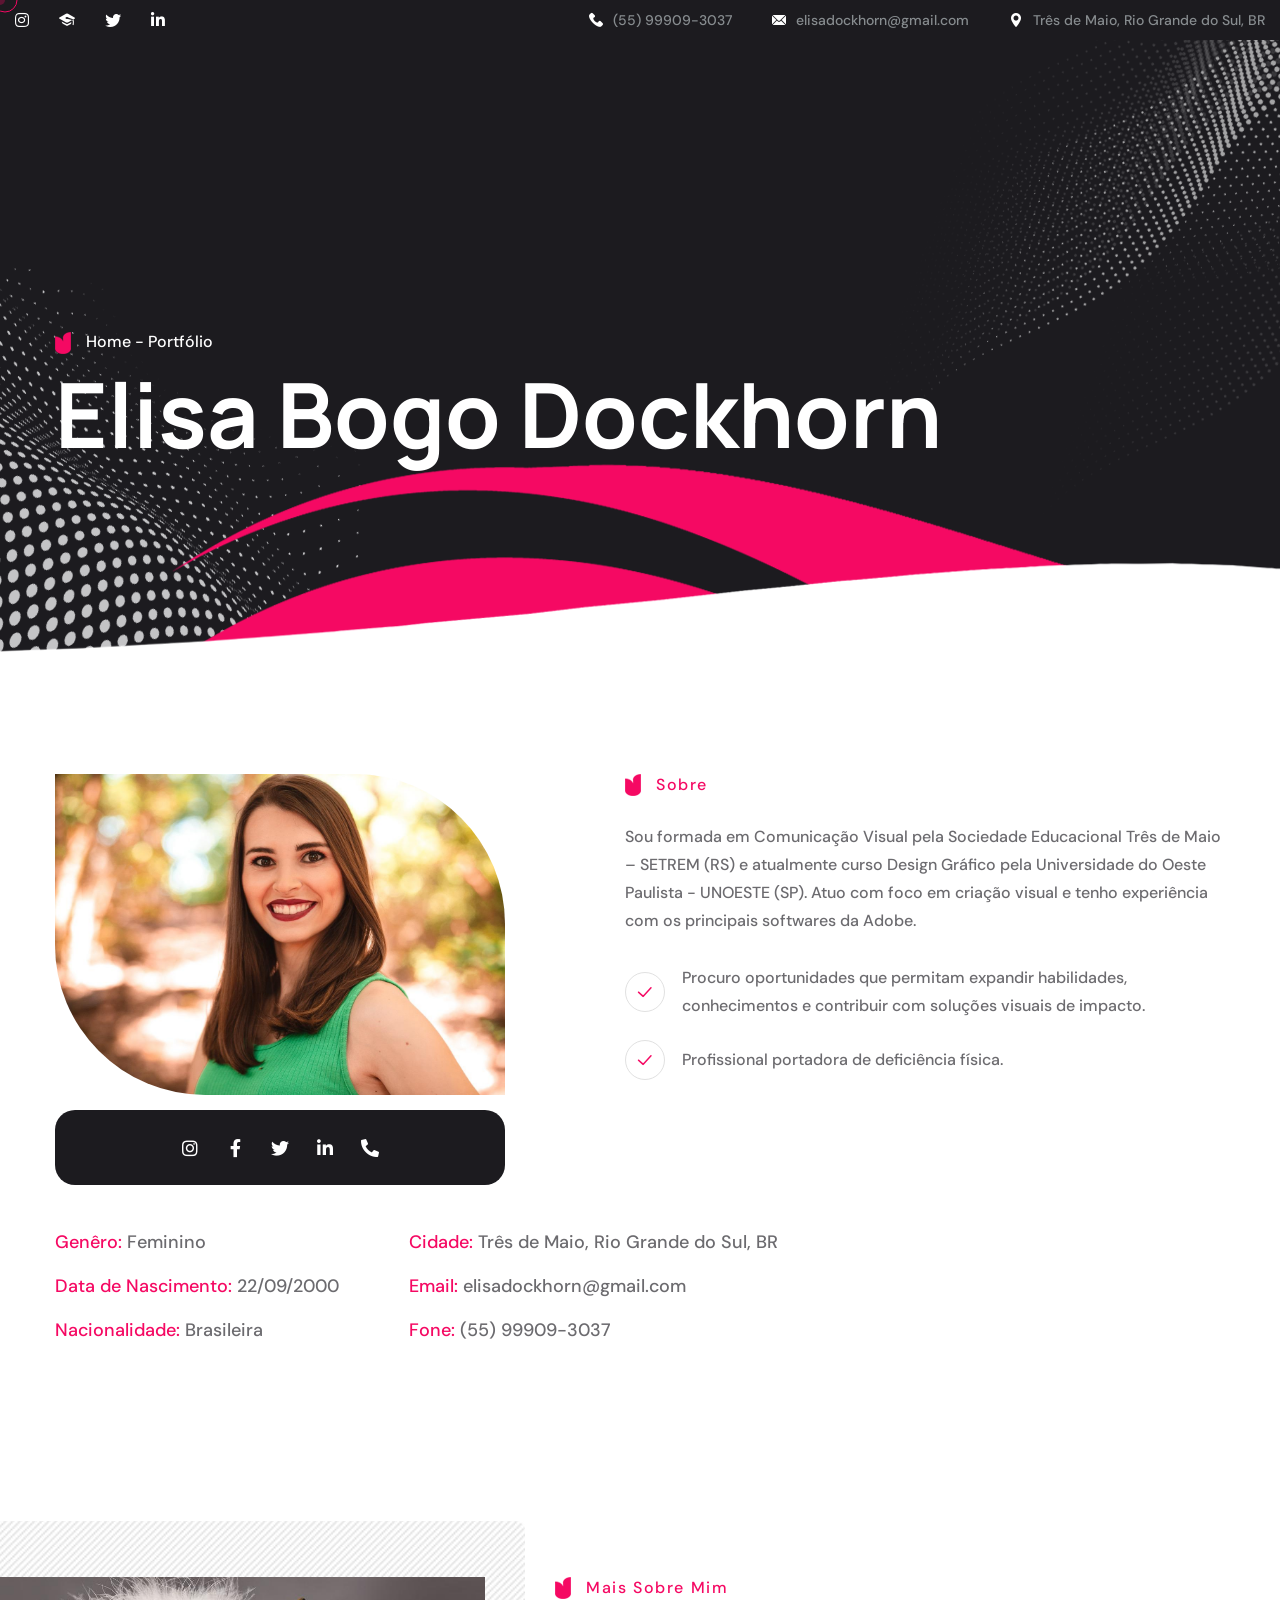
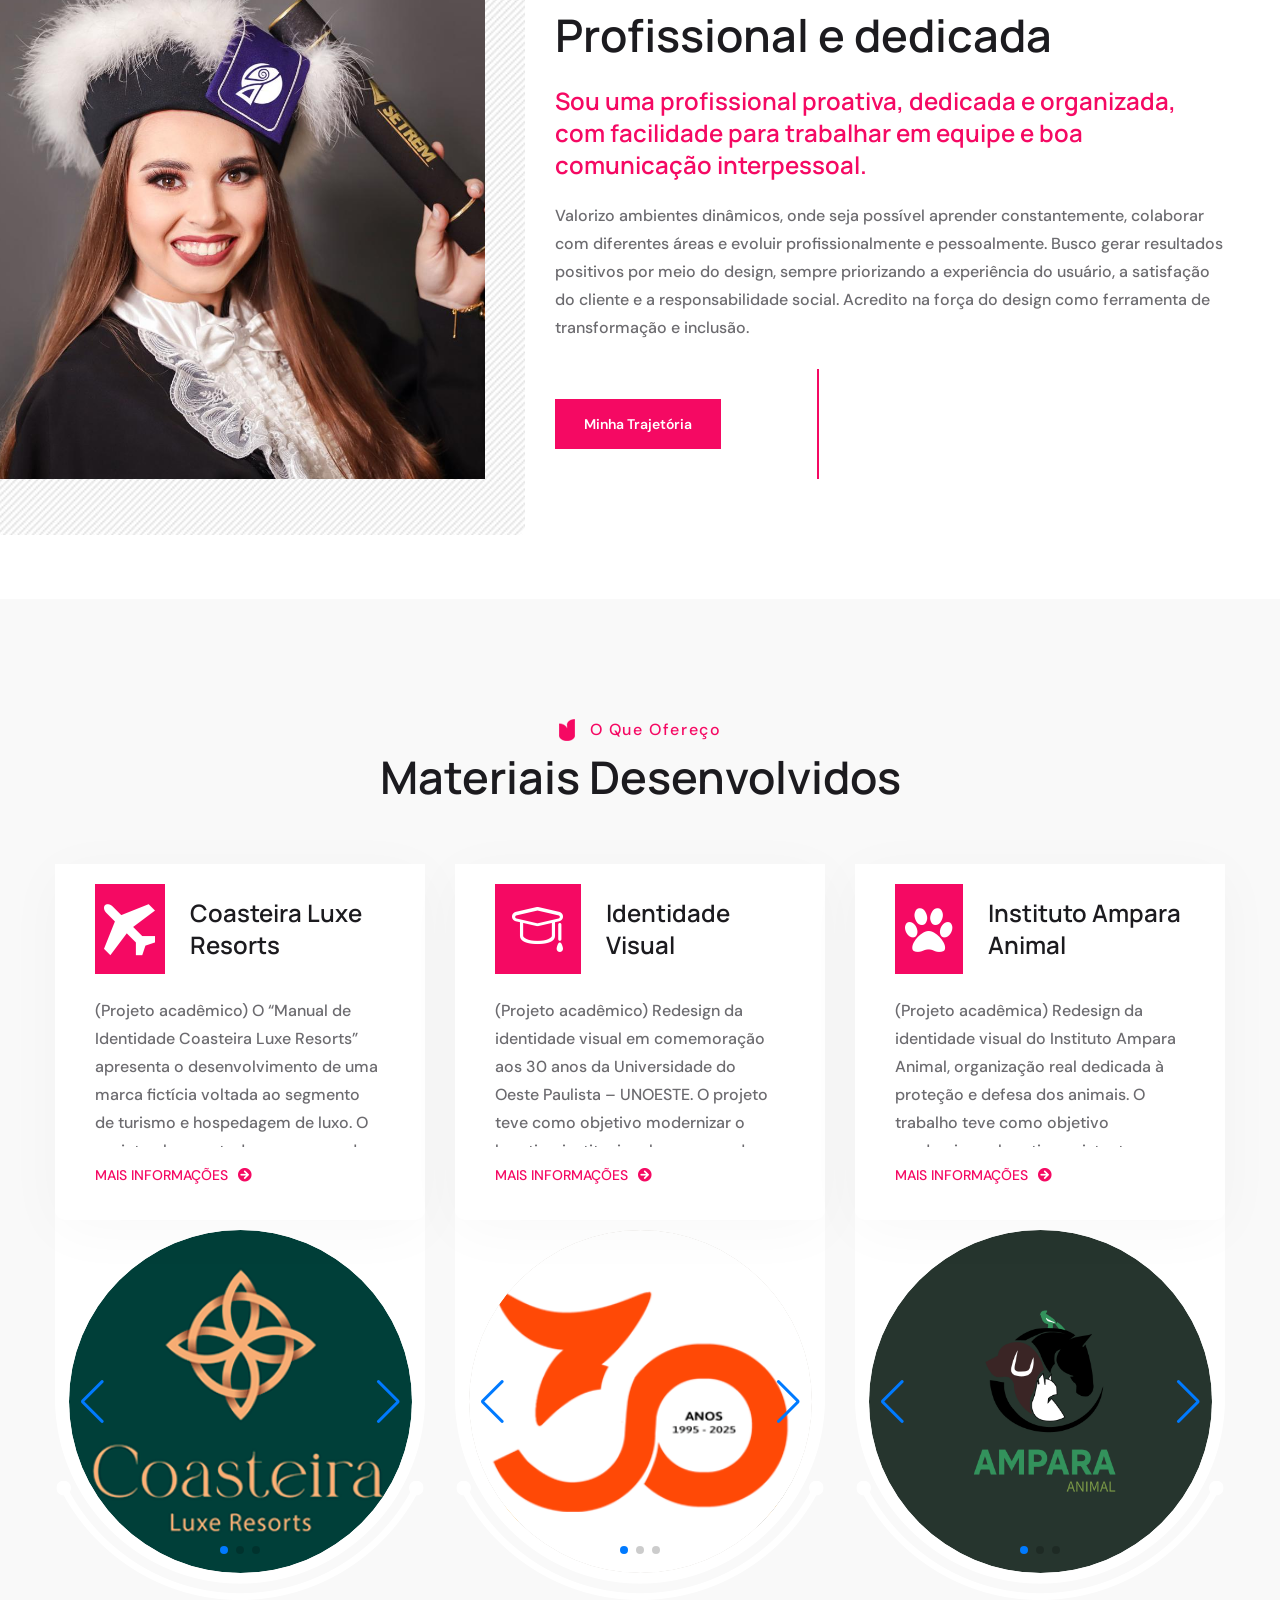
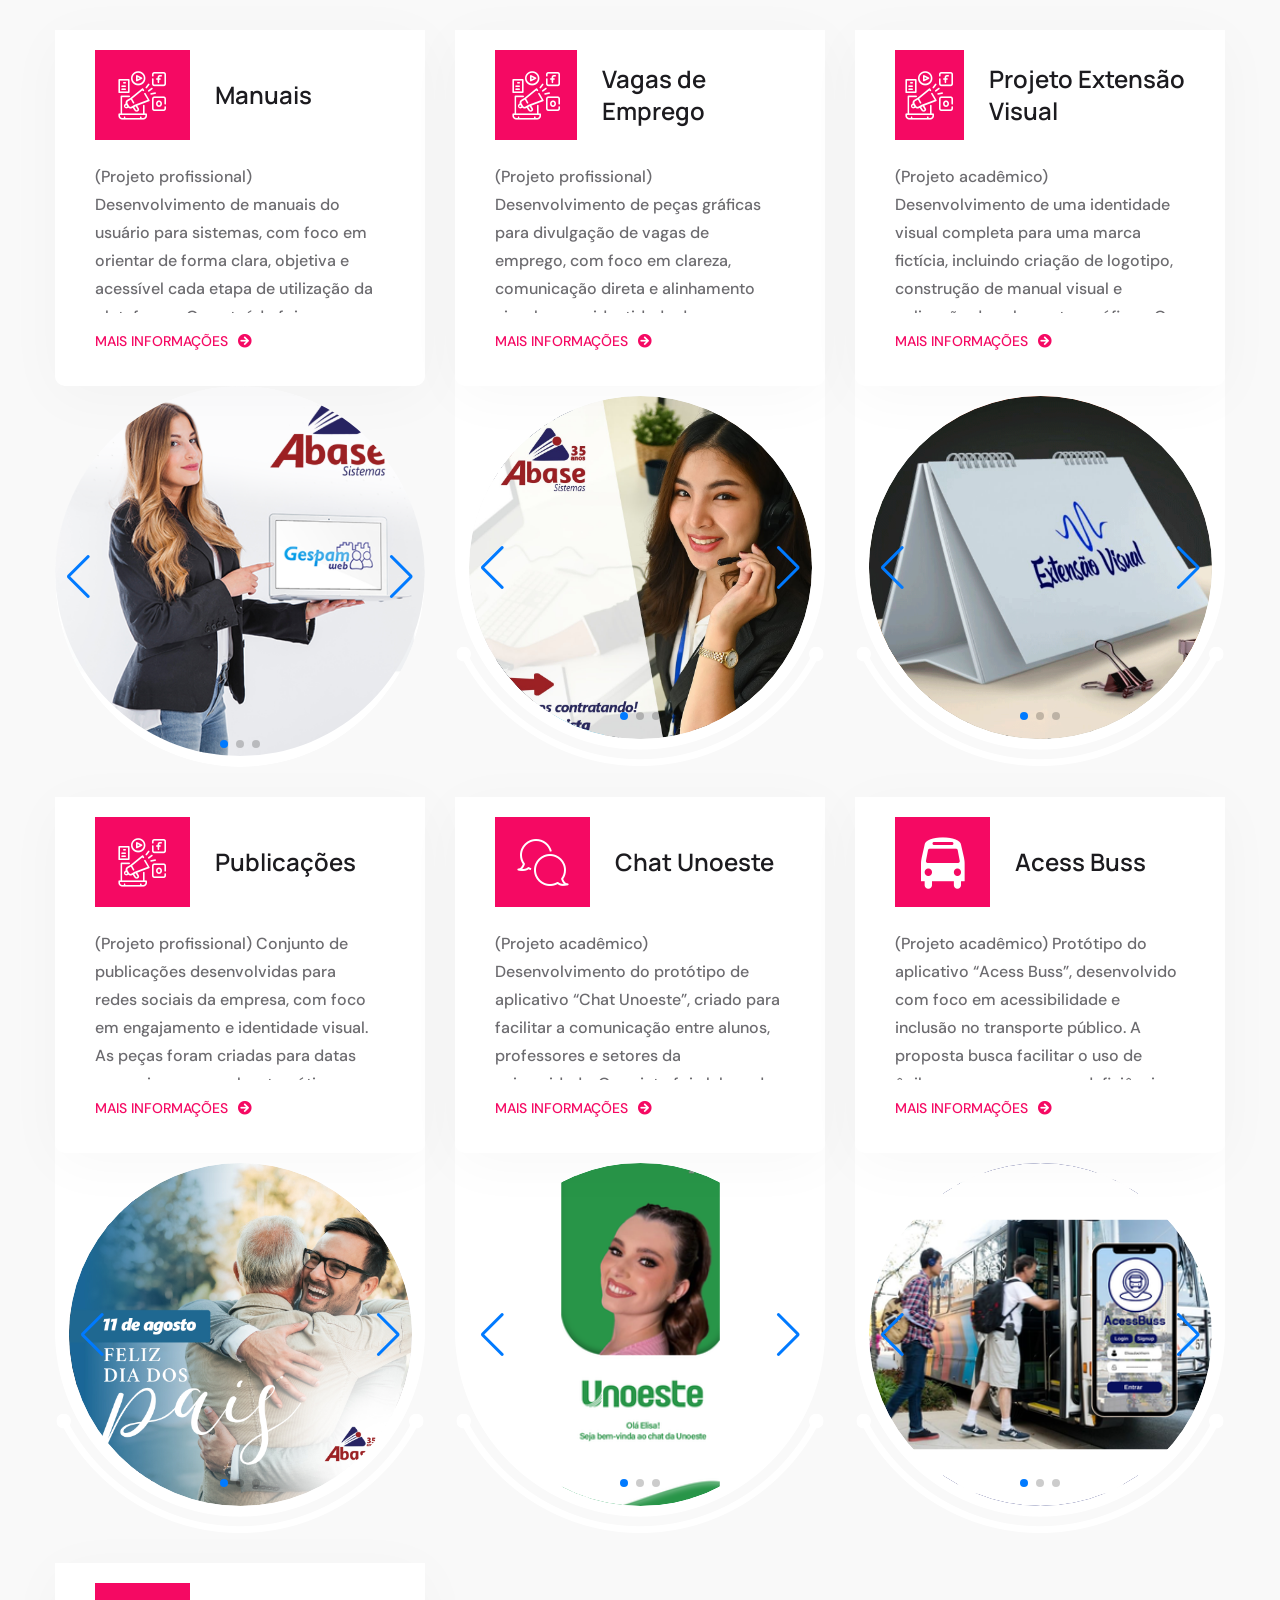
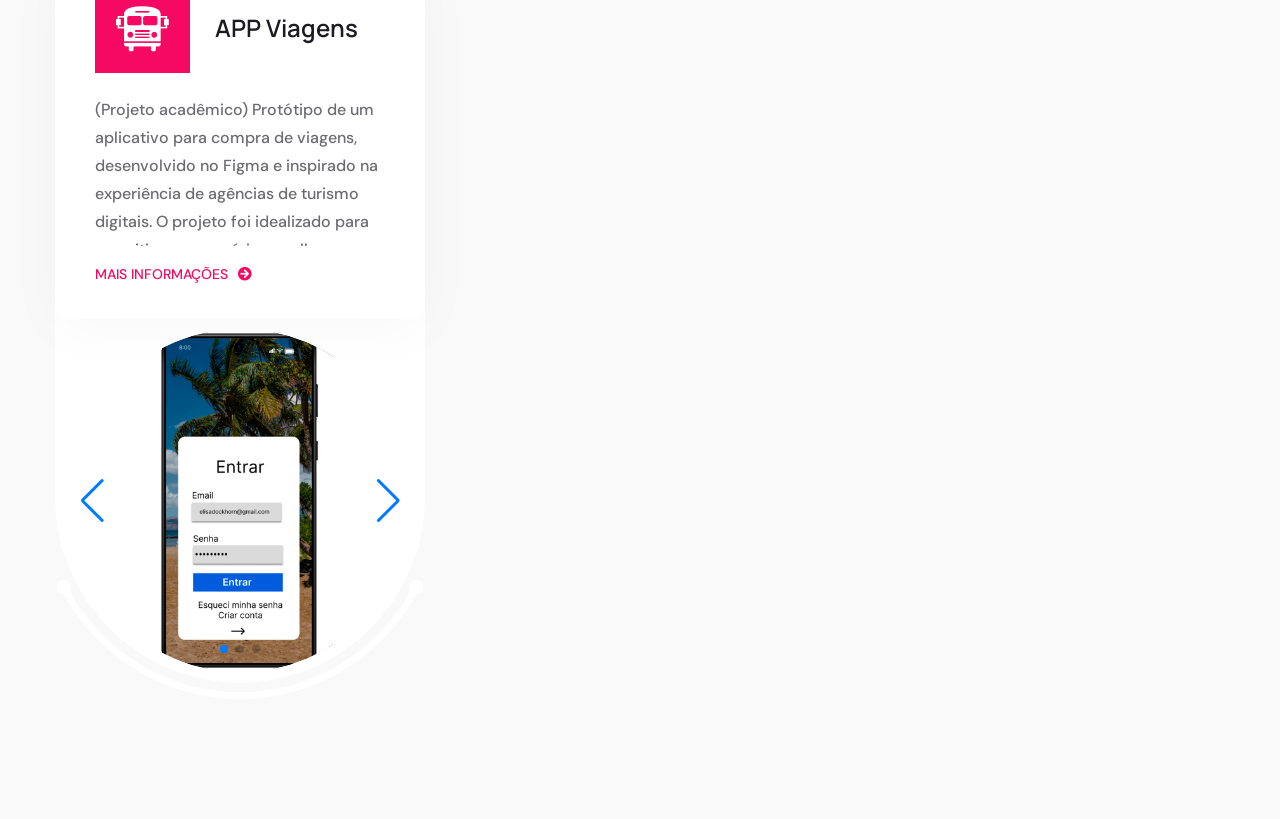
==== commit fb3e504c: "adições" ====
--- a/index.html
+++ b/index.html
@@ -438,9 +438,53 @@
                                     </div>
                                     <h3><a href="assets/flies/manuais.pdf" target="_blank">Manuais</a></h3>
                                 </div>
-                                <p class="service-two__text">Manuais do Usuário</p>
+                                <p class="service-two__text">
+                                    (Projeto profissional) Desenvolvimento de manuais do usuário para sistemas, com foco em orientar de forma clara, objetiva e acessível cada etapa de utilização da plataforma.  
+                                    O conteúdo foi estruturado para facilitar a compreensão, apresentando instruções detalhadas, fluxos de navegação e exemplos visuais que auxiliam o usuário no uso correto das funcionalidades.  
+                                    O objetivo foi oferecer um material completo e intuitivo, garantindo suporte eficiente e melhor experiência ao usuário final.
+                                </p>
                                 <div class="service-two__read-more">
                                     <a href="assets/flies/manuais.pdf" target="_blank">Mais informações<span
+                                            class="fas fa-arrow-circle-right"></span></a>
+                                </div>
+                            </div>
+                            <div class="service-two__img">
+                                    <div class="swiper mySwiper">
+                                        <div class="swiper-wrapper">
+                                            <div class="swiper-slide">
+                                                <img src="assets/images/project/MN03.png" alt="">
+                                            </div>
+                                            <div class="swiper-slide">
+                                                <img src="assets/images/project/WEBINAR - USO DE IA.png" alt="Mockup">
+                                            </div>
+                                            <div class="swiper-slide">
+                                                <img src="assets/images/project/MN02.png" alt="">
+                                            </div>
+                                        </div>
+                                        <!-- Botões de navegação -->
+                                        <div class="swiper-button-next"></div>
+                                        <div class="swiper-button-prev"></div>
+                                        <div class="swiper-pagination"></div>
+                                    </div>
+                                </div>
+                        </div>
+                    </div>
+                    <div class="col-xl-4 col-lg-4 wow fadeInUp" data-wow-delay="100ms">
+                        <div class="service-two__single">
+                            <div class="service-two__content-inner">
+                                <div class="service-two__content">
+                                    <div class="service-two__icon">
+                                        <span class="icon-bullhorn"></span>
+                                    </div>
+                                    <h3><a href="assets/flies/vagas.pdf" target="_blank">Vagas de Emprego</a></h3>
+                                </div>
+                                <p class="service-two__text">
+                                    (Projeto profissional) Desenvolvimento de peças gráficas para divulgação de vagas de emprego, com foco em clareza, comunicação direta e alinhamento visual com a identidade da empresa.  
+                                    Os posts foram elaborados para facilitar a leitura das informações, reforçar a credibilidade da marca e ampliar o alcance das oportunidades divulgadas.  
+                                    O objetivo foi criar conteúdos consistentes, organizados e visualmente atraentes para uso em redes sociais e plataformas de recrutamento.
+                                </p>
+                                <div class="service-two__read-more">
+                                    <a href="assets/flies/vagas.pdf" target="_blank">Mais informações<span
                                             class="fas fa-arrow-circle-right"></span></a>
                                 </div>
                             </div>
@@ -451,8 +495,24 @@
                                 <div class="service-two__img-box-bg-2"
                                     style="background-image: url(assets/images/shapes/service-two-img-box-hover-bg.png);">
                                 </div>
-                                <div class="service-two__img">
-                                    <img src="assets/images/project/WEBINAR - USO DE IA.png" alt="">
+                                 <div class="service-two__img">
+                                    <div class="swiper mySwiper">
+                                        <div class="swiper-wrapper">
+                                            <div class="swiper-slide">
+                                                <img src="assets/images/project/vagas.jpg" alt="Mockup">
+                                            </div>
+                                            <div class="swiper-slide">
+                                                <img src="assets/images/project/VGS02.jpg" alt="Mockup">
+                                            </div>
+                                            <div class="swiper-slide">
+                                                <img src="assets/images/project/VGS03.jpg" alt="Mockup">
+                                            </div>
+                                        </div>
+                                        <!-- Botões de navegação -->
+                                        <div class="swiper-button-next"></div>
+                                        <div class="swiper-button-prev"></div>
+                                        <div class="swiper-pagination"></div>
+                                    </div>
                                 </div>
                             </div>
                         </div>
@@ -464,51 +524,43 @@
                                     <div class="service-two__icon">
                                         <span class="icon-bullhorn"></span>
                                     </div>
-                                    <h3><a href="assets/flies/vagas.pdf" target="_blank">Vagas de Emprego</a></h3>
-                                </div>
-                                <p class="service-two__text">Divulgação de vagas de emprego</p>
-                                <div class="service-two__read-more">
-                                    <a href="assets/flies/vagas.pdf" target="_blank">Mais informações<span
-                                            class="fas fa-arrow-circle-right"></span></a>
-                                </div>
-                            </div>
-                            <div class="service-two__img-box">
-                                <div class="service-two__img-box-bg"
+                                    <h3><a href="assets/flies/diversos.pdf" target="_blank">Projeto Extensão Visual</a></h3>
+                                </div>
+                                <p class="service-two__text">
+                                    (Projeto acadêmico) Desenvolvimento de uma identidade visual completa para uma marca fictícia, incluindo criação de logotipo, construção de manual visual e aplicação dos elementos gráficos.  
+                                    O material apresentado contém exclusivamente as imagens geradas para representar a proposta conceitual da marca, explorando tipografia, cores e composição visual.  
+                                    O objetivo do projeto foi exercitar processos profissionais de design e demonstrar a aplicação prática de conceitos de identidade visual.
+                                </p>
+                                <div class="service-two__read-more">
+                                    <a href="assets/flies/diversos.pdf" target="_blank">Mais informações<span
+                                            class="fas fa-arrow-circle-right"></span></a>
+                                </div>
+                            </div>
+                              <div class="service-two__img-box">
+                                 <div class="service-two__img-box-bg"
                                     style="background-image: url(assets/images/shapes/service-two-img-box-bg.png);">
                                 </div>
                                 <div class="service-two__img-box-bg-2"
                                     style="background-image: url(assets/images/shapes/service-two-img-box-hover-bg.png);">
                                 </div>
                                 <div class="service-two__img">
-                                    <img src="assets/images/project/vagas.jpg" alt="">
-                                </div>
-                            </div>
-                        </div>
-                    </div>
-                    <div class="col-xl-4 col-lg-4 wow fadeInUp" data-wow-delay="100ms">
-                        <div class="service-two__single">
-                            <div class="service-two__content-inner">
-                                <div class="service-two__content">
-                                    <div class="service-two__icon">
-                                        <span class="icon-bullhorn"></span>
-                                    </div>
-                                    <h3><a href="assets/flies/diversos.pdf" target="_blank">Projeto Extensão Visual</a></h3>
-                                </div>
-                                <p class="service-two__text">Projeto de Identidade Visual</p>
-                                <div class="service-two__read-more">
-                                    <a href="assets/flies/diversos.pdf" target="_blank">Mais informações<span
-                                            class="fas fa-arrow-circle-right"></span></a>
-                                </div>
-                            </div>
-                            <div class="service-two__img-box">
-                                <div class="service-two__img-box-bg"
-                                    style="background-image: url(assets/images/shapes/service-two-img-box-bg.png);">
-                                </div>
-                                <div class="service-two__img-box-bg-2"
-                                    style="background-image: url(assets/images/shapes/service-two-img-box-hover-bg.png);">
-                                </div>
-                                <div class="service-two__img">
-                                    <img src="assets/images/project/diversos.png" alt="">
+                                    <div class="swiper mySwiper">
+                                        <div class="swiper-wrapper">
+                                            <div class="swiper-slide">
+                                                <img src="assets/images/project/diversos.png" alt="Mockup">
+                                            </div>
+                                            <div class="swiper-slide">
+                                                <img src="assets/images/project/ex02.jpg" alt="Mockup">
+                                            </div>
+                                            <div class="swiper-slide">
+                                                <img src="assets/images/project/ex03.jpg" alt="Mockup">
+                                            </div>
+                                        </div>
+                                        <!-- Botões de navegação -->
+                                        <div class="swiper-button-next"></div>
+                                        <div class="swiper-button-prev"></div>
+                                        <div class="swiper-pagination"></div>
+                                    </div>
                                 </div>
                             </div>
                         </div>
@@ -739,5 +791,16 @@
     <script src="assets/vendors/marque/marquee.min.js"></script>
     <script src="assets/vendors/countdown/countdown.min.js"></script>
     <script src="assets/js/zefxa.js"></script>
+     <script>
+        var swiper = new Swiper(".mySwiper", {
+            loop: true,
+            effect: 'fade',
+            speed: 1500,
+            slidesPerView: 1,
+            pagination: { el: ".swiper-pagination", clickable: true, type : "bullets"},
+            navigation: { nextEl: ".swiper-button-next", prevEl: ".swiper-button-prev" },
+            autoplay: {delay : 3000}
+        });
+        </script>
 </body>
 </html>
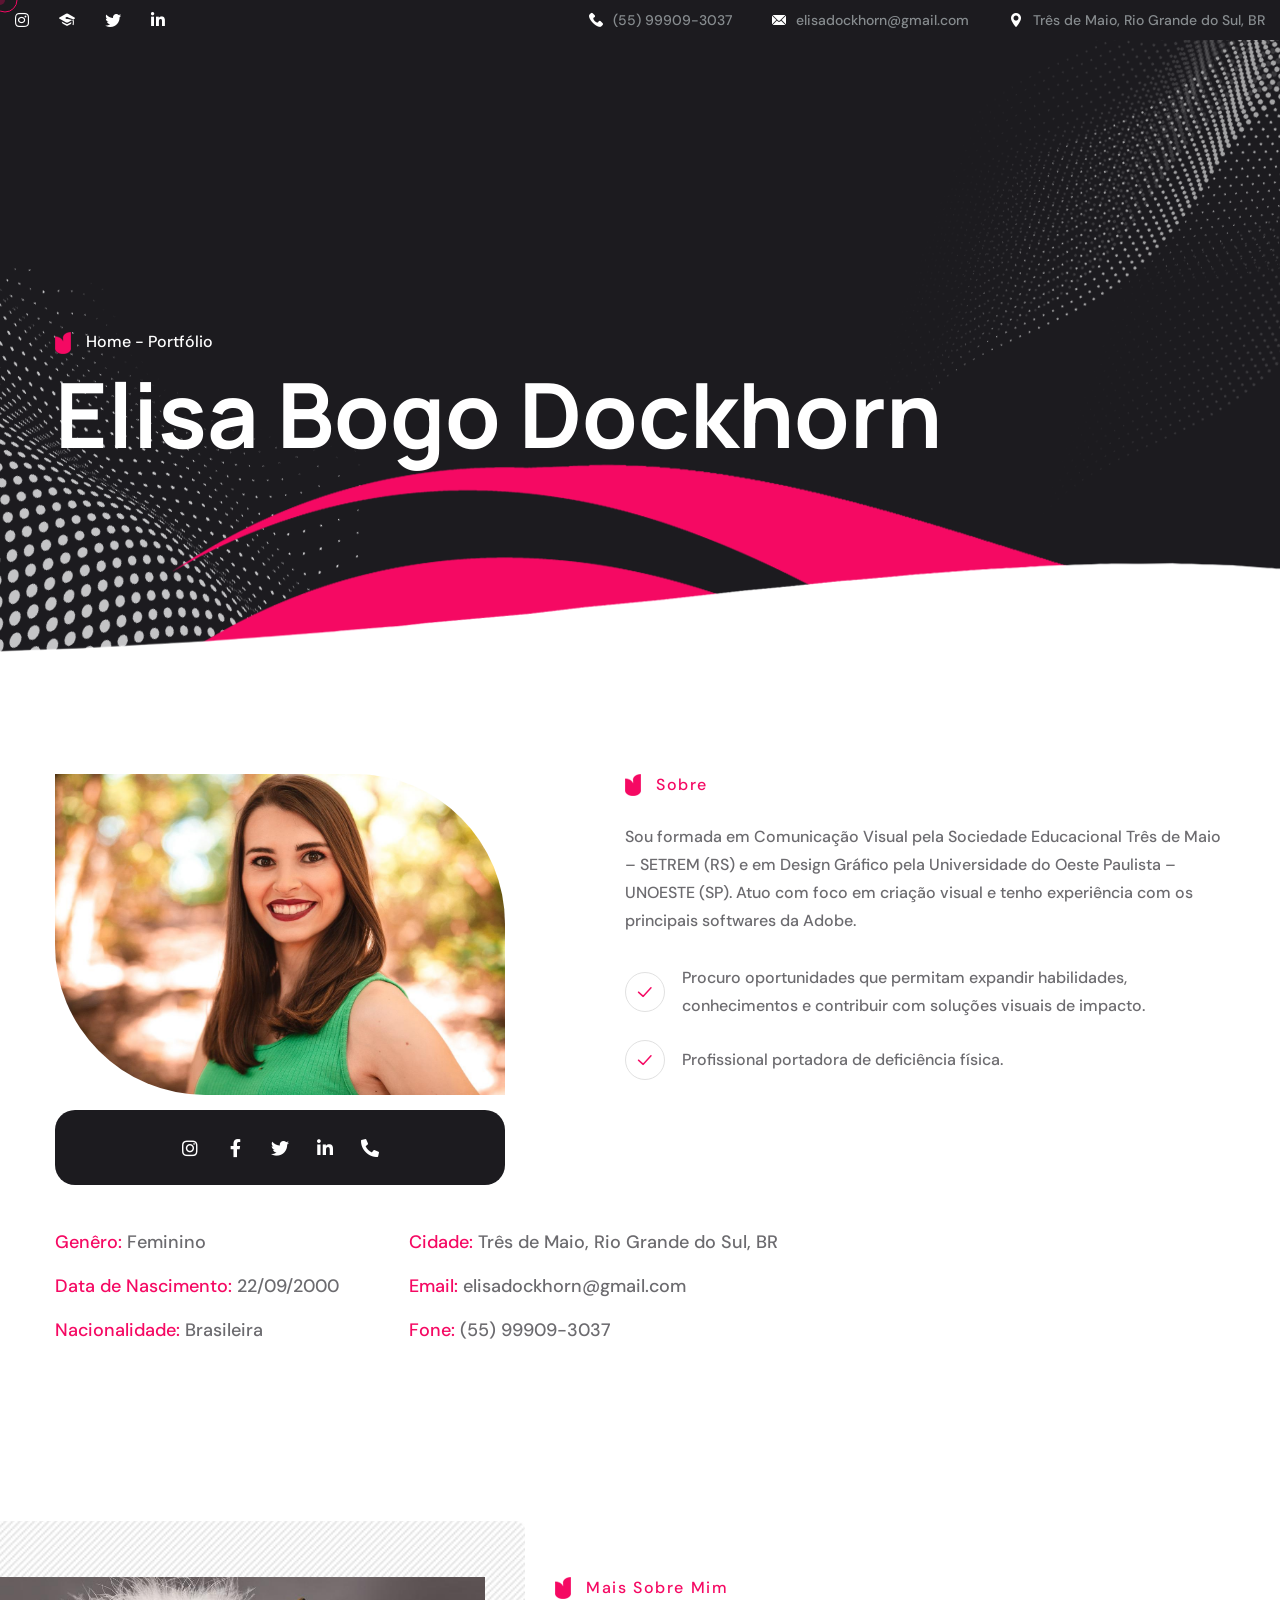
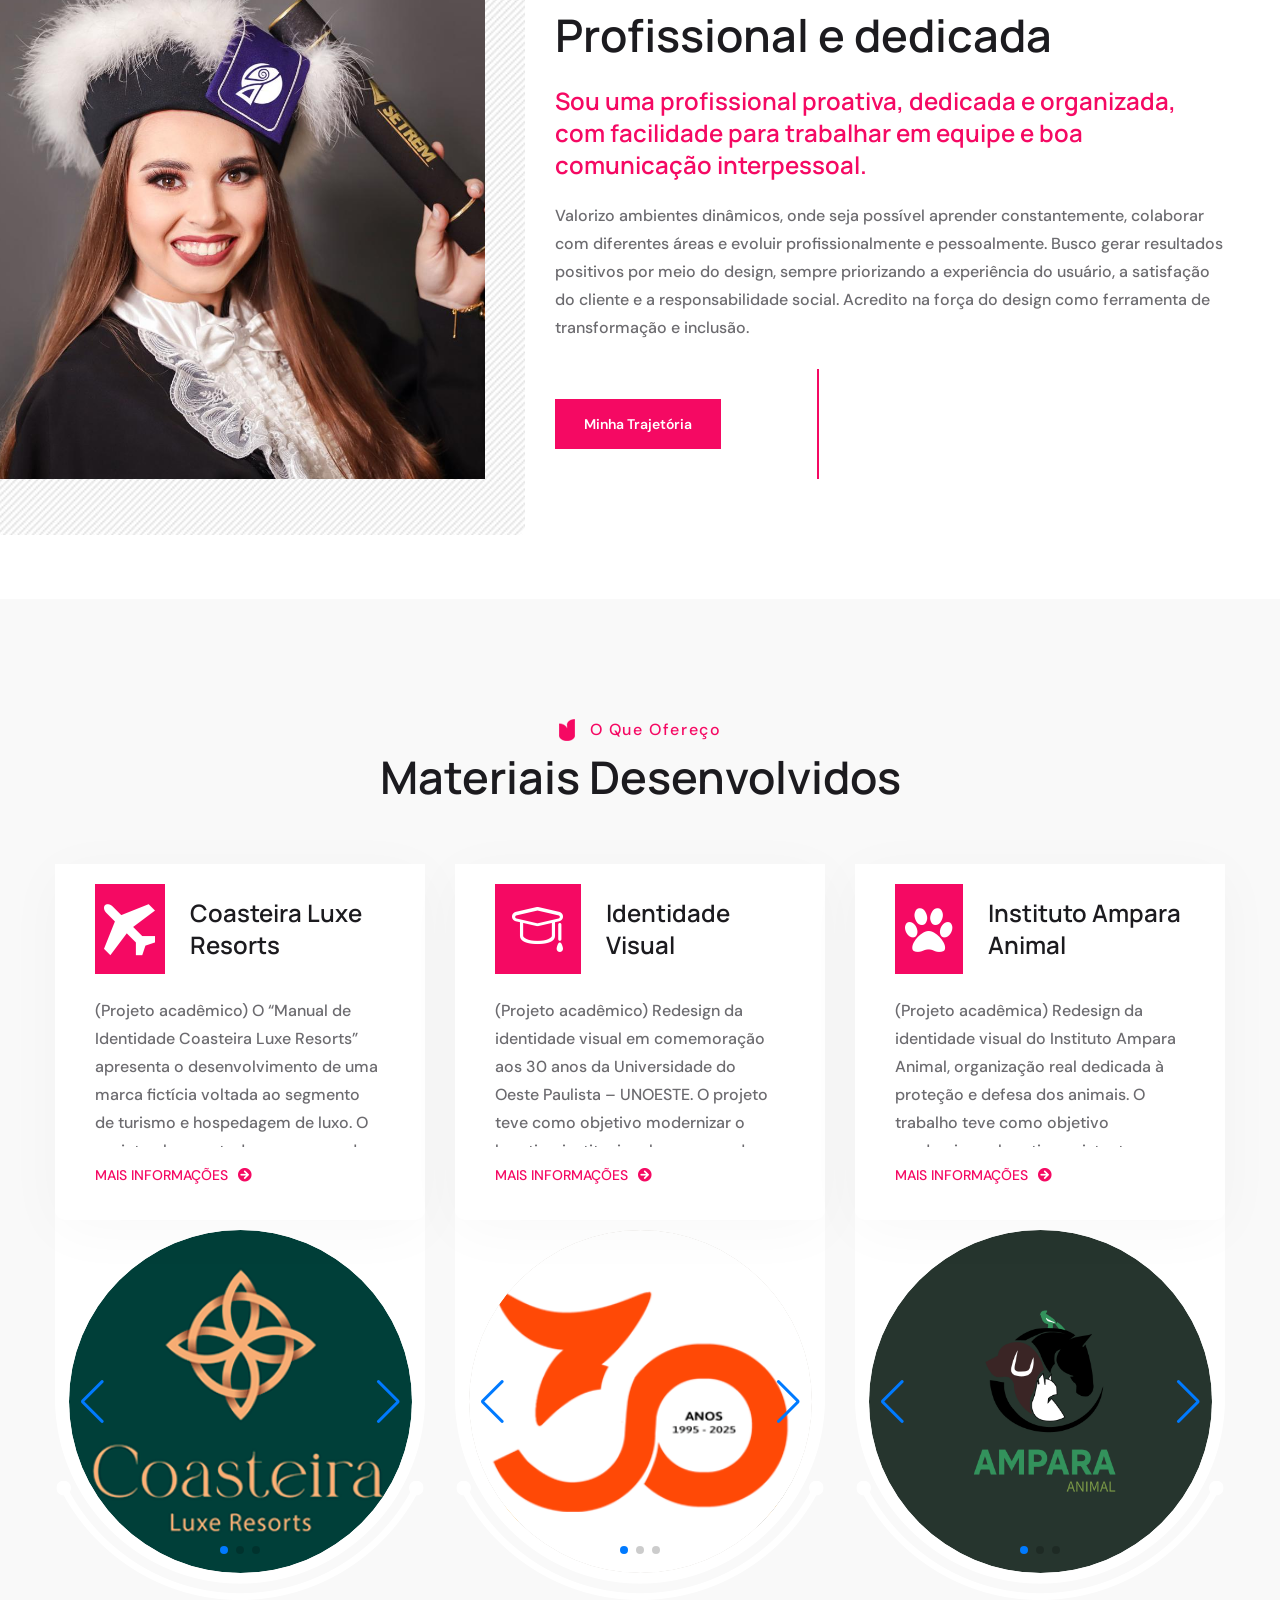
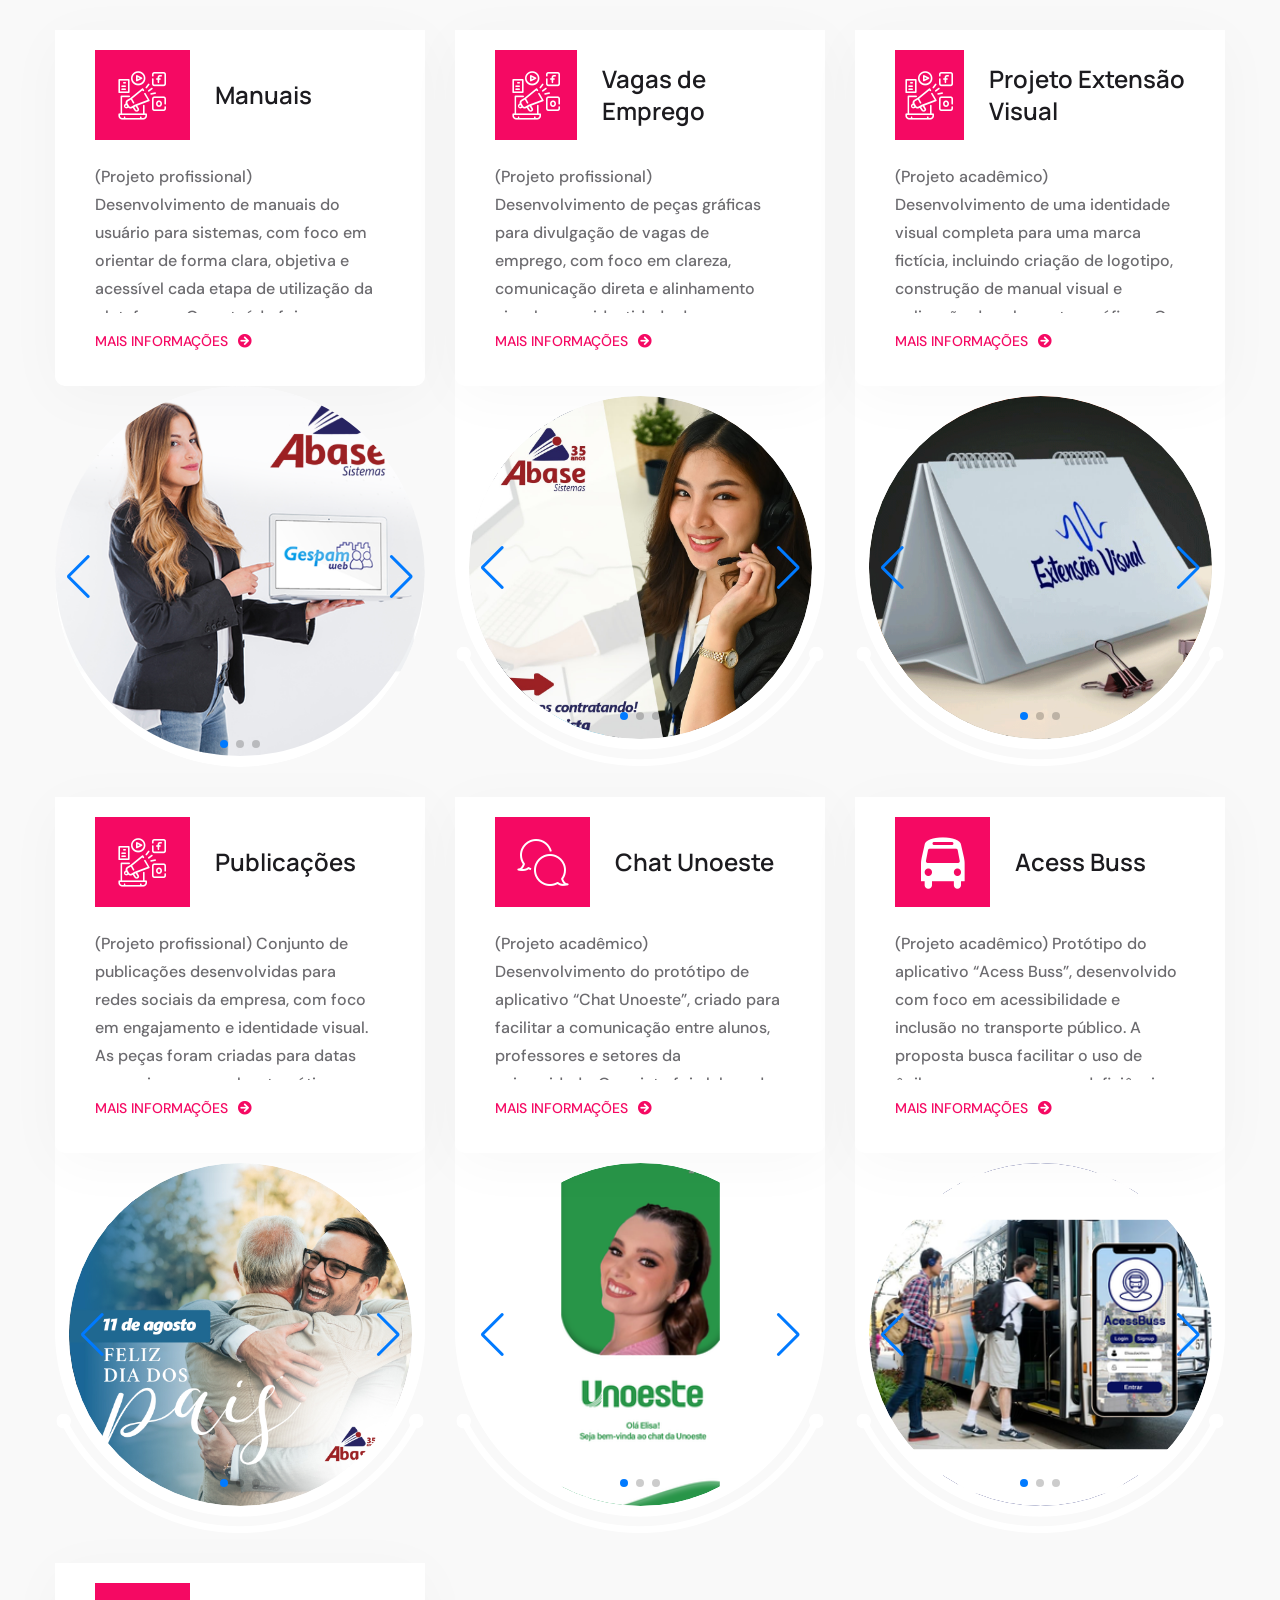
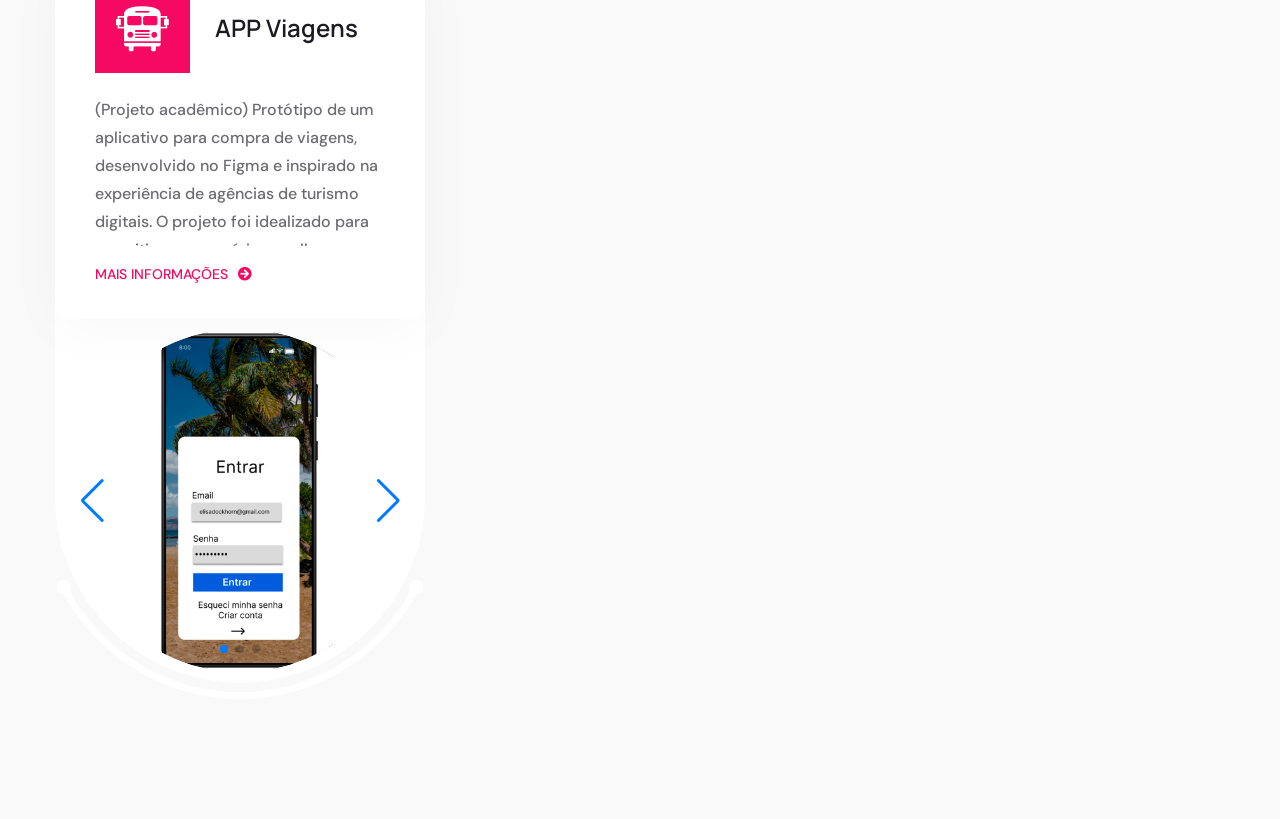
==== commit a1eef861: "ajustes" ====
--- a/index.html
+++ b/index.html
@@ -202,15 +202,9 @@
                                     </div>
 
                                 </div>
-                                <p class="team-details__text">Sou formada em Comunicação Visual pela Sociedade Educacional Três de Maio – SETREM (RS) e atualmente curso Design Gráfico pela Universidade do Oeste Paulista - UNOESTE (SP).
+                                <p class="team-details__text">Sou formada em Comunicação Visual pela Sociedade Educacional Três de Maio – SETREM (RS) e em Design Gráfico pela Universidade do Oeste Paulista – UNOESTE (SP). 
                                      Atuo com foco em criação visual e tenho experiência com os principais softwares da Adobe. </p>
                                 <ul class="team-details__points list-unstyled">
-                                    <!-- <li>
-                                        <div class="icon">
-                                            <span class="icon-check"></span>
-                                        </div>
-                                        <p>Estou sempre em busca de desafios criativos e de aprendizado contínuo.</p>
-                                    </li> -->
                                     <li>
                                         <div class="icon">
                                             <span class="icon-check"></span>
--- a/assets/css/zefxa.css
+++ b/assets/css/zefxa.css
@@ -7052,6 +7052,11 @@
   background-size: cover;
   background-position: center;
 }
+@media (max-width: 768px){
+.about-three__shape-2{
+display:none;
+}
+}
 
 .about-three__video-link {
   position: absolute;
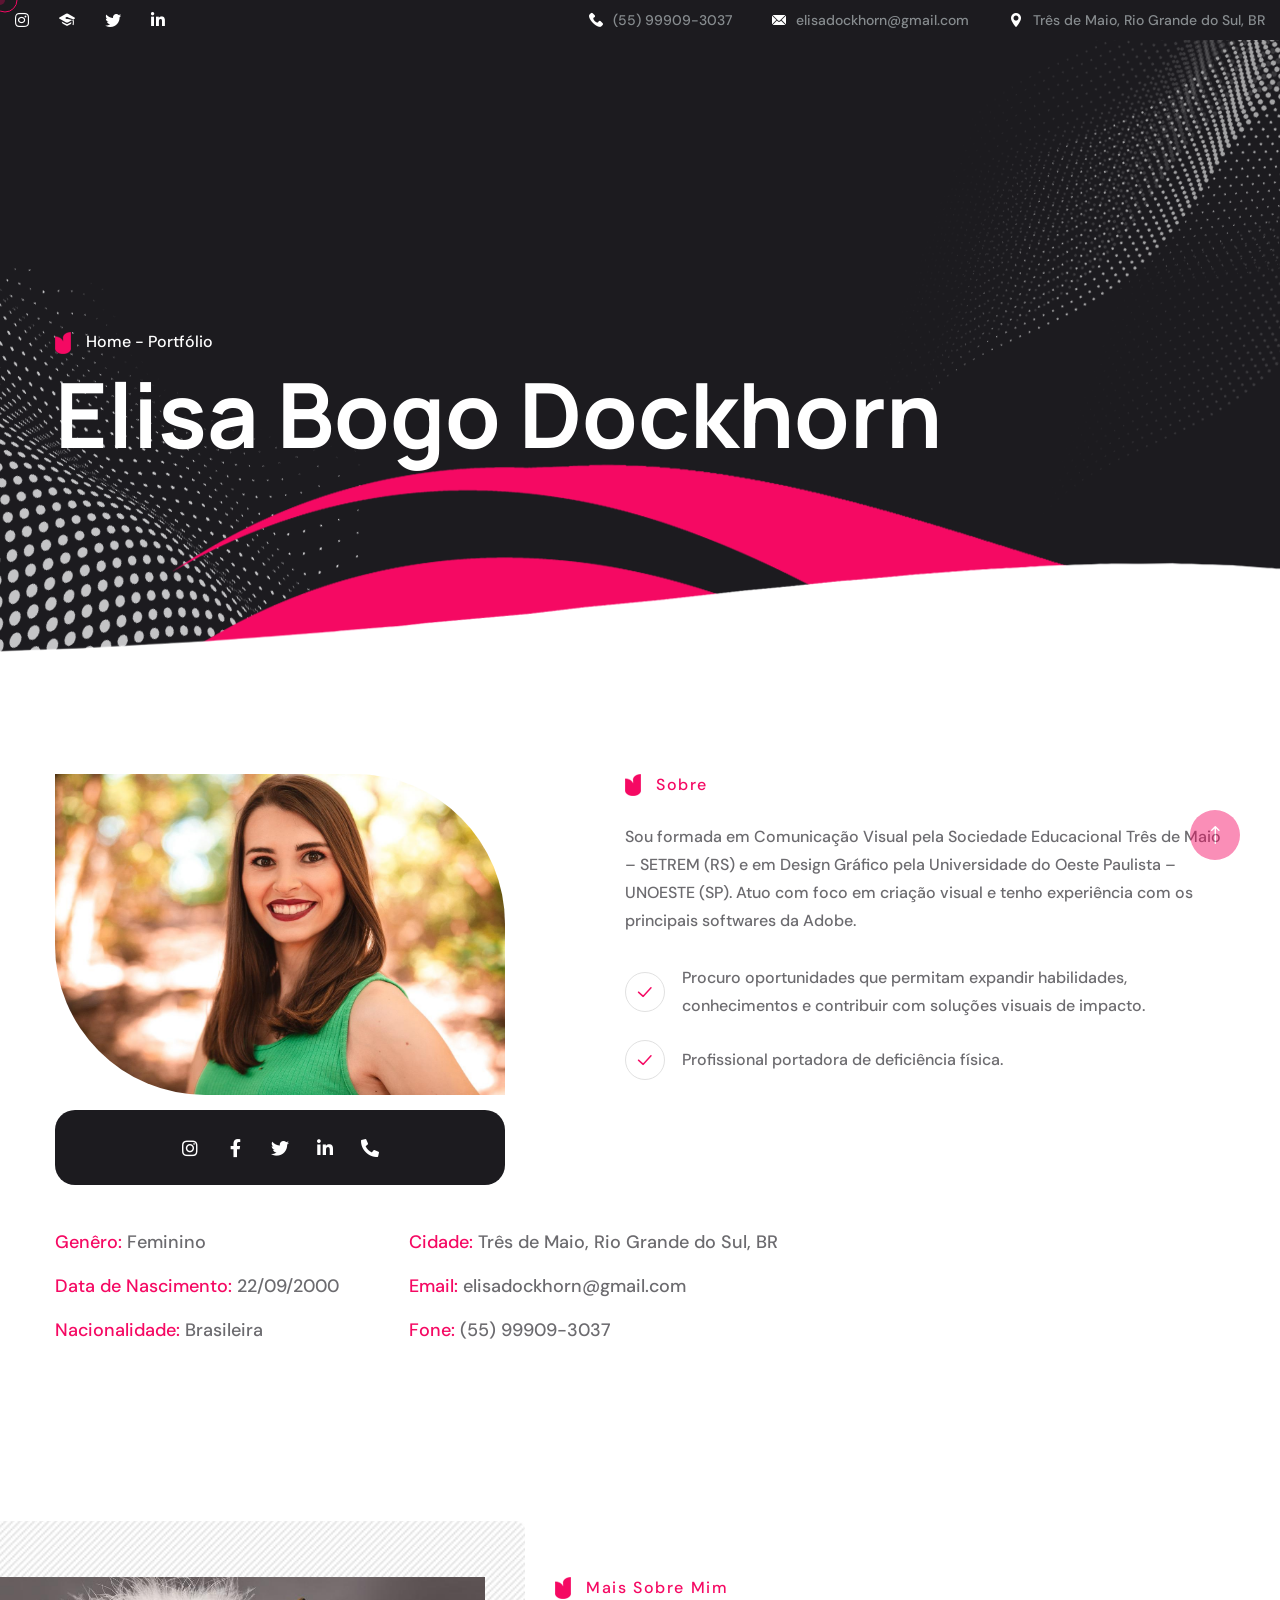
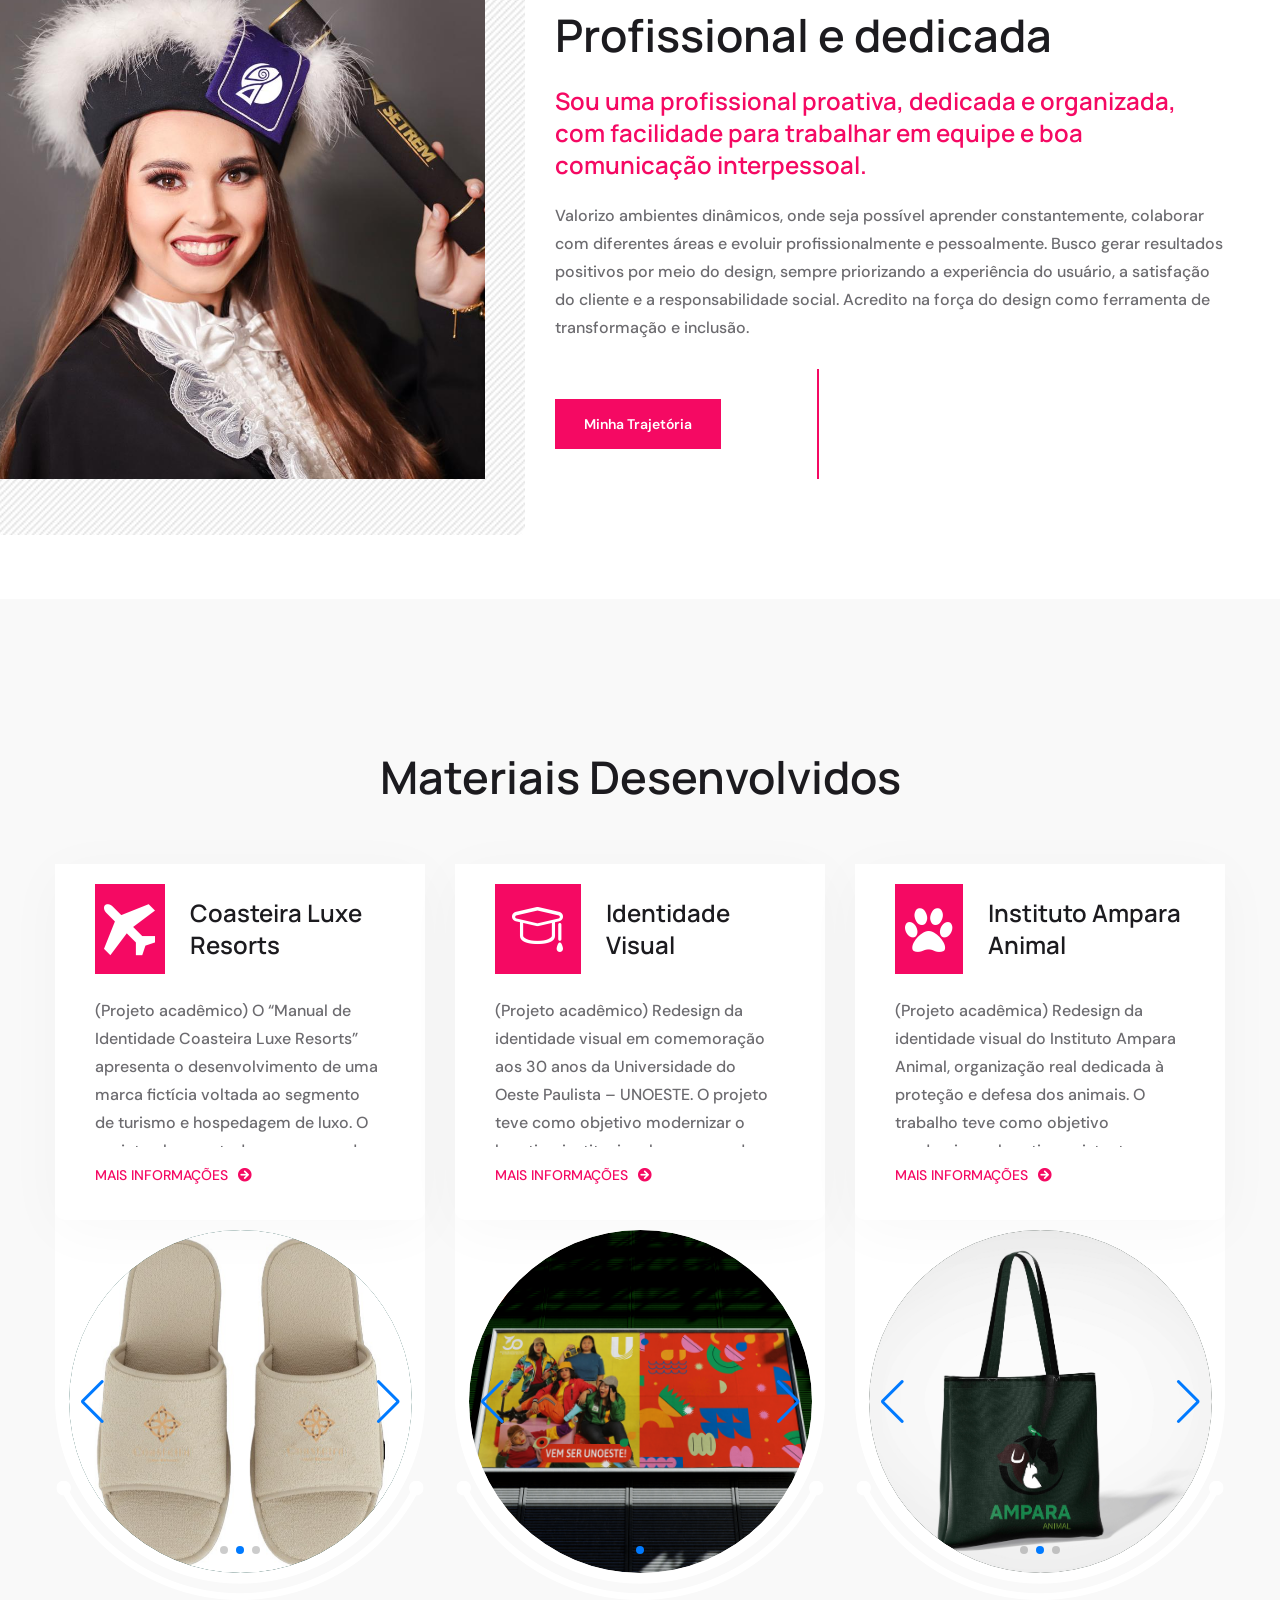
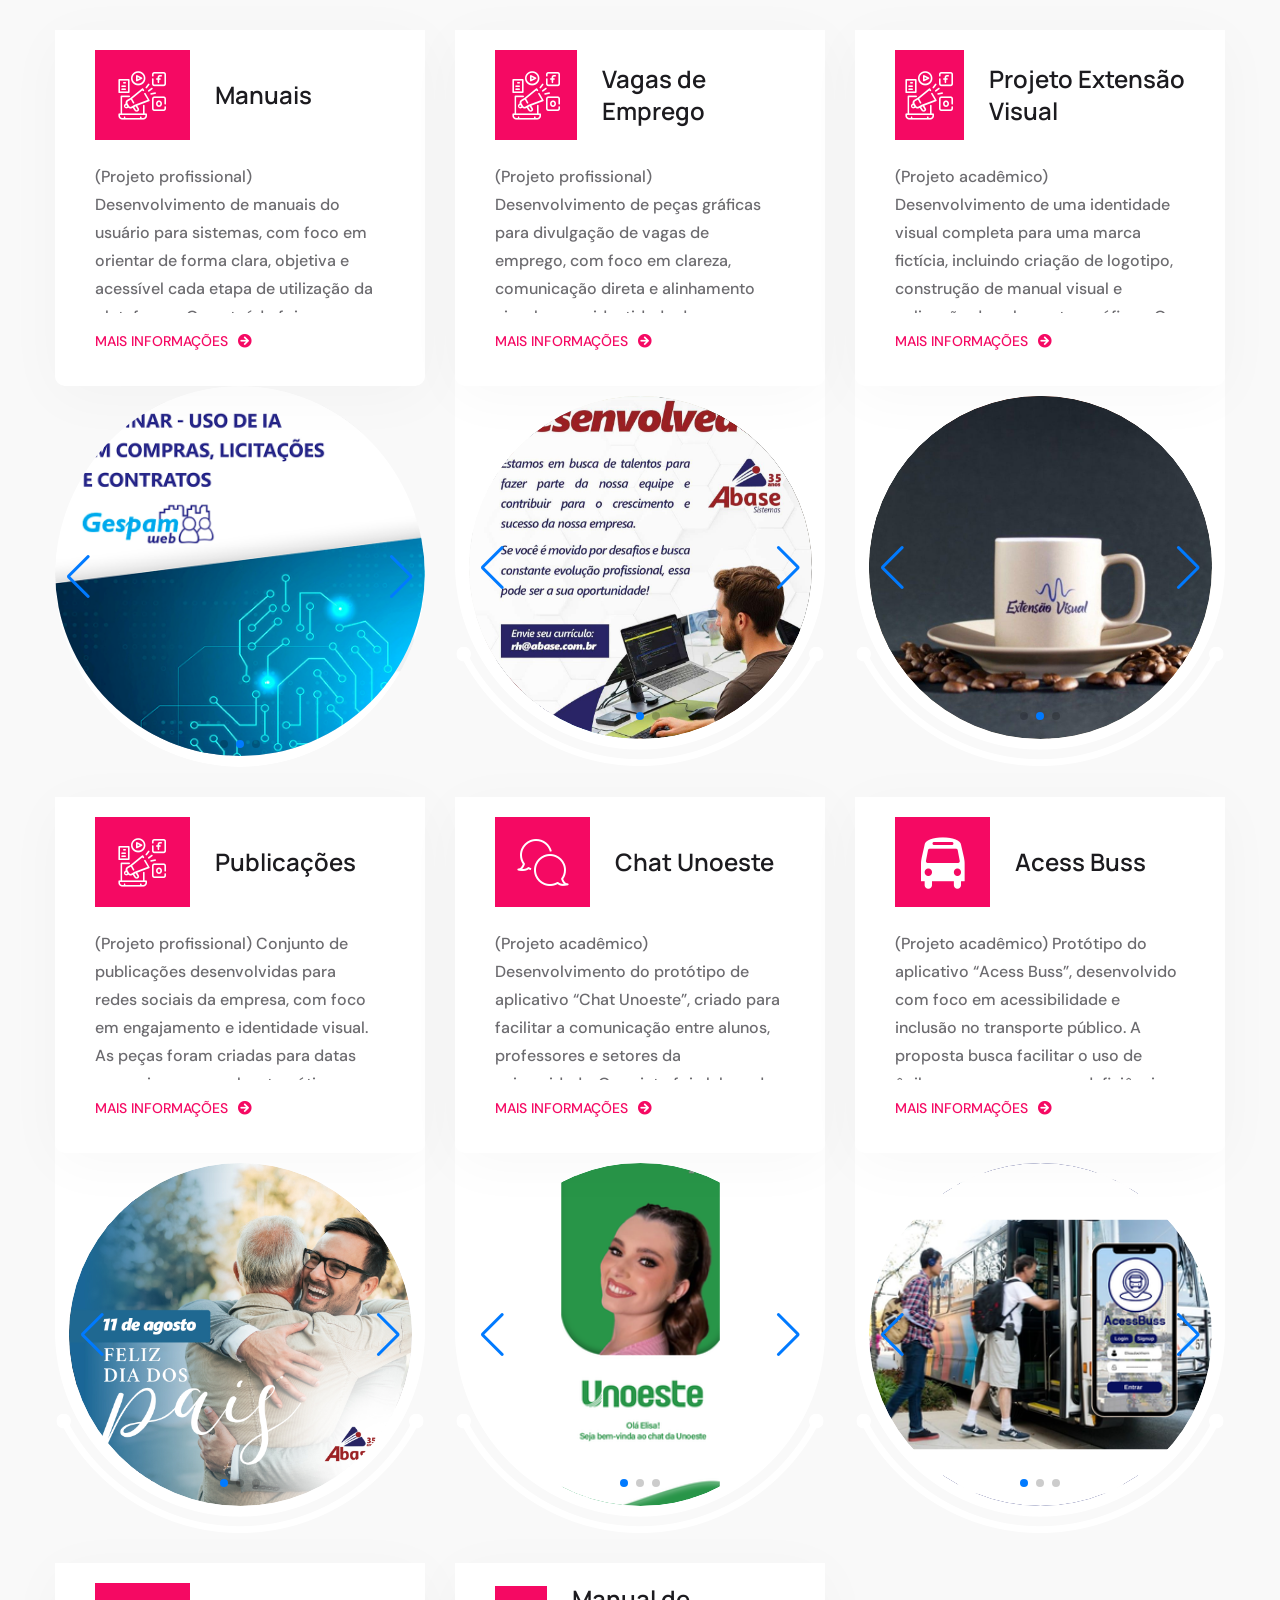
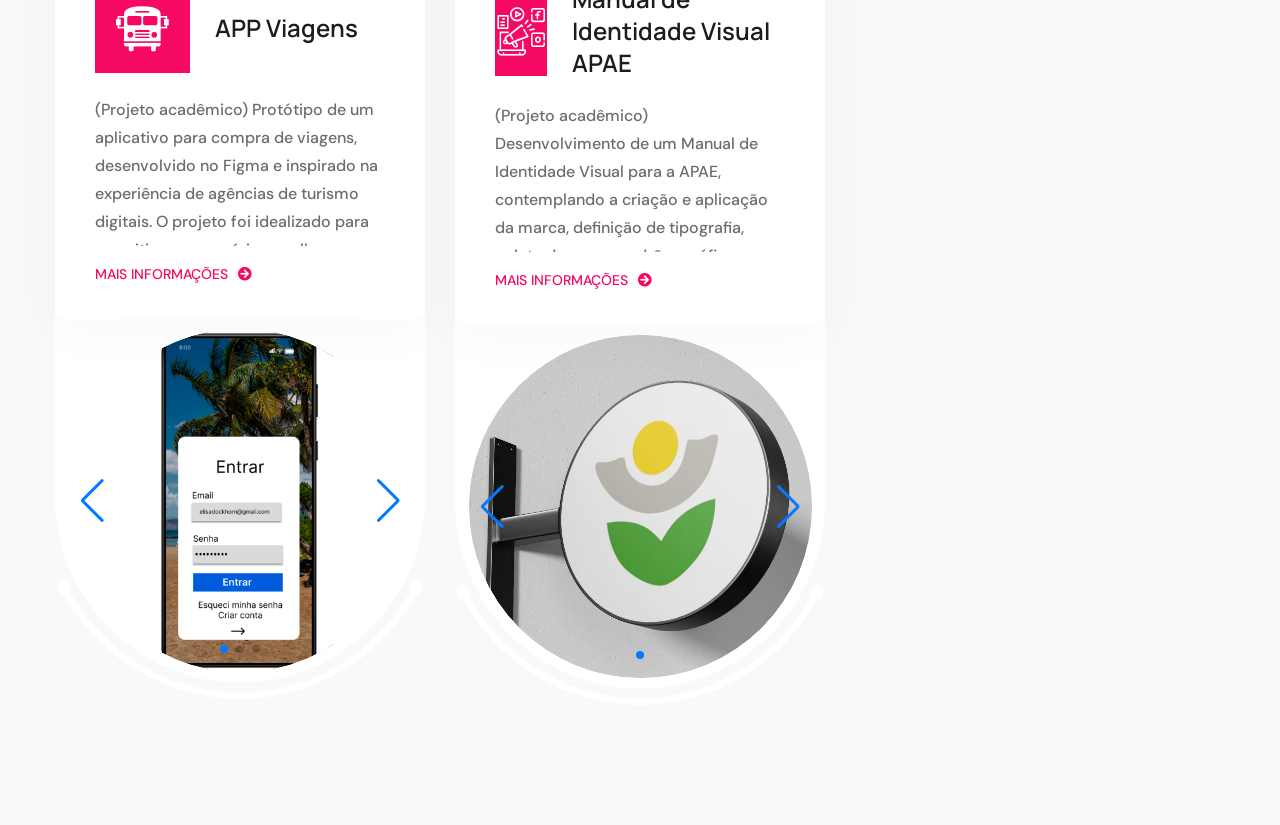
==== commit 58fd3cdd: "Adição manual" ====
--- a/index.html
+++ b/index.html
@@ -269,10 +269,6 @@
             <div class="container">
                 <div class="section-title text-center">
                     <div class="section-title__tagline-box">
-                        <div class="section-title__tagline-shape">
-                            <img src="assets/images/shapes/section-title-tagline-shape.png" alt="">
-                        </div>
-                        <span class="section-title__tagline">O que ofereço</span>
                     </div>
                     <h2 class="section-title__title">Materiais Desenvolvidos</h2>
                 </div>
@@ -746,6 +742,47 @@
                                             </div>
                                             <div class="swiper-slide">
                                                 <img src="assets/images/project/VG03.png" alt="">
+                                            </div>
+                                        </div>
+                                        <!-- Botões de navegação -->
+                                        <div class="swiper-button-next"></div>
+                                        <div class="swiper-button-prev"></div>
+                                        <div class="swiper-pagination"></div>
+                                    </div>
+                                </div>
+                            </div>
+                        </div>
+                    </div>
+                     <div class="col-xl-4 col-lg-4 wow fadeInLeft" data-wow-delay="100ms">
+                        <div class="service-two__single">
+                            <div class="service-two__content-inner">
+                                <div class="service-two__content">
+                                    <div class="service-two__icon">
+                                        <span class="icon-bullhorn"></span>
+                                    </div>
+                                    <h3><a href="assets/flies/Manual Identidade Visual - APAE.pdf" target="_blank">Manual de Identidade Visual APAE</a></h3>
+                                </div>
+                                <p class="service-two__text">
+                                    (Projeto acadêmico) Desenvolvimento de um Manual de Identidade Visual para a APAE, contemplando a criação e aplicação da marca, definição de tipografia, paleta de cores, padrões gráficos, regras de uso, dimensões e aplicações em mockups. 
+                                    O projeto teve como objetivo construir uma identidade visual moderna, acessível e alinhada aos valores de inclusão, acolhimento e desenvolvimento da instituição.
+                                </p>
+                                <div class="service-two__read-more">
+                                    <a href="assets/flies/Manual Identidade Visual - APAE.pdf" target="_blank">Mais informações<span
+                                            class="fas fa-arrow-circle-right"></span></a>
+                                </div>
+                            </div>
+                            <div class="service-two__img-box">
+                                 <div class="service-two__img-box-bg"
+                                    style="background-image: url(assets/images/shapes/service-two-img-box-bg.png);">
+                                </div>
+                                <div class="service-two__img-box-bg-2"
+                                    style="background-image: url(assets/images/shapes/service-two-img-box-hover-bg.png);">
+                                </div>
+                                <div class="service-two__img">
+                                    <div class="swiper mySwiper">
+                                        <div class="swiper-wrapper">
+                                            <div class="swiper-slide">
+                                                <img src="assets/images/project/apae.jpg" alt="Logo APAE.">
                                             </div>
                                         </div>
                                         <!-- Botões de navegação -->
